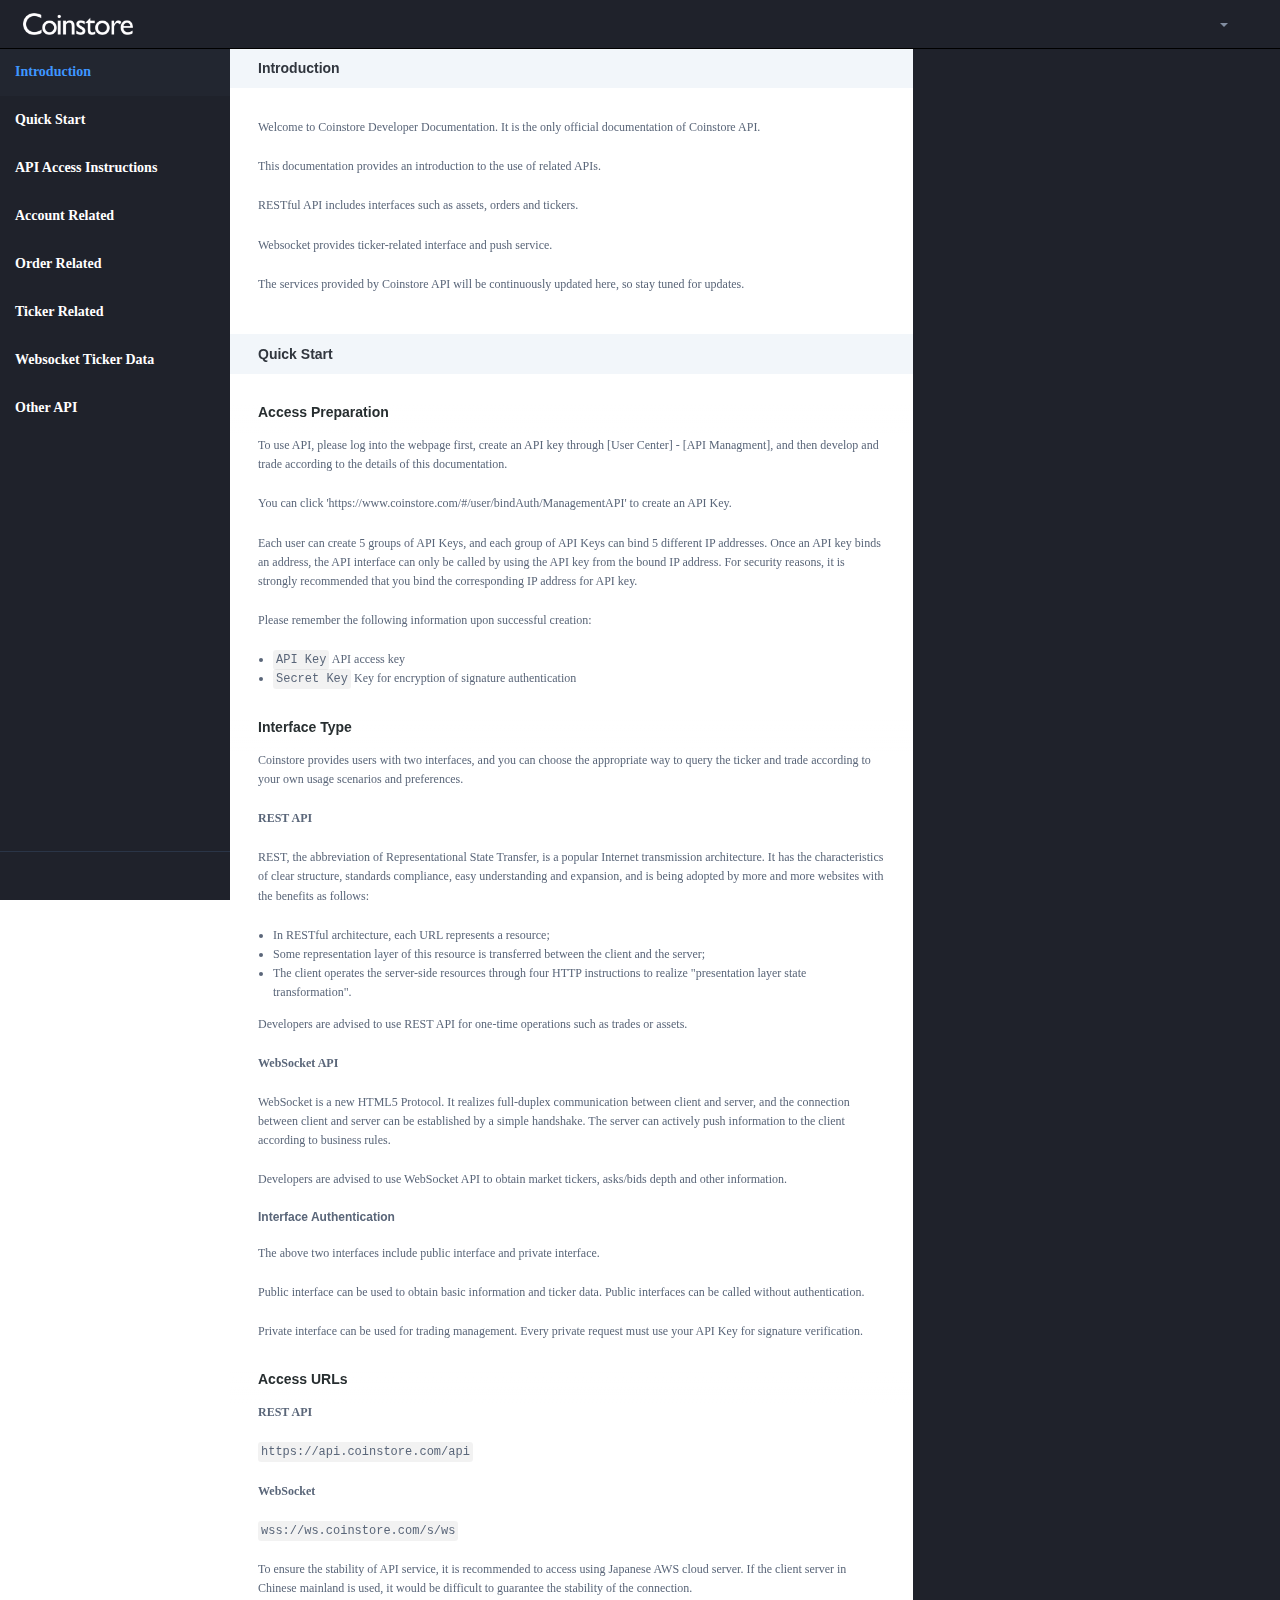
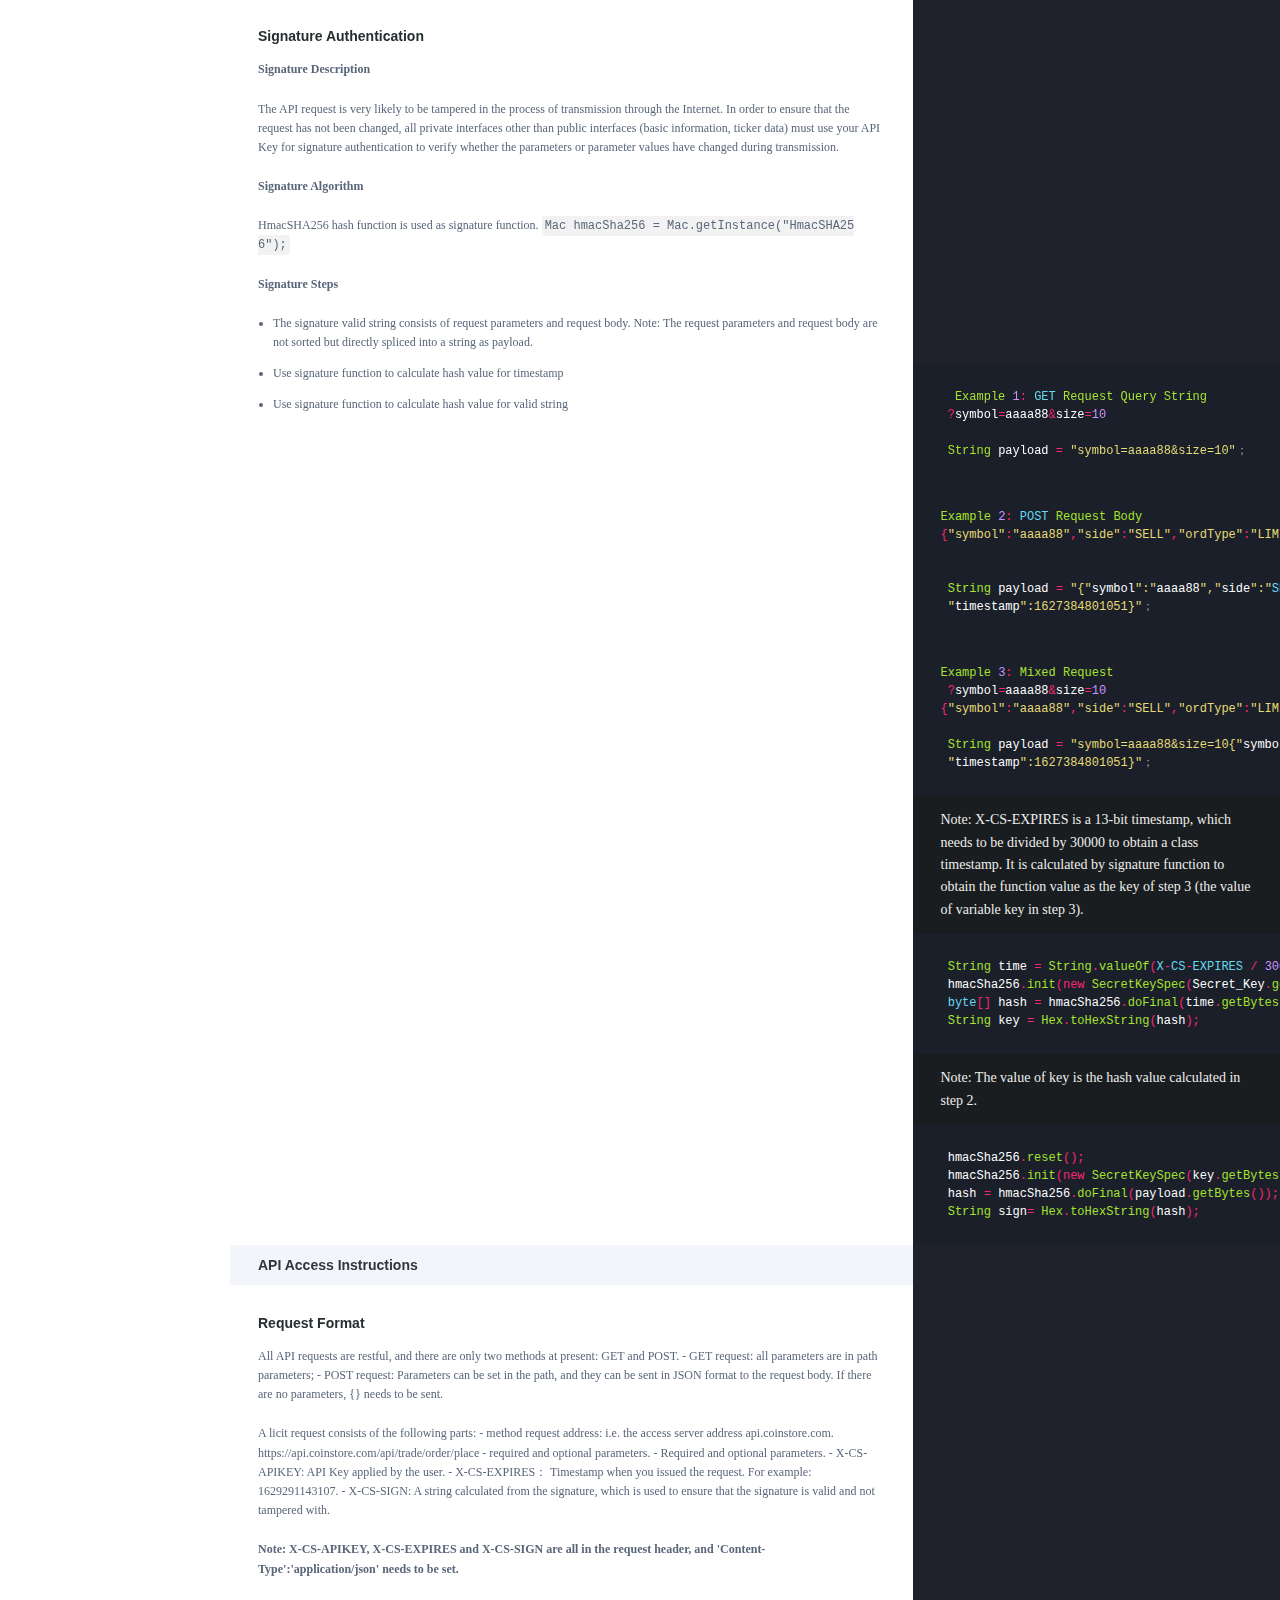
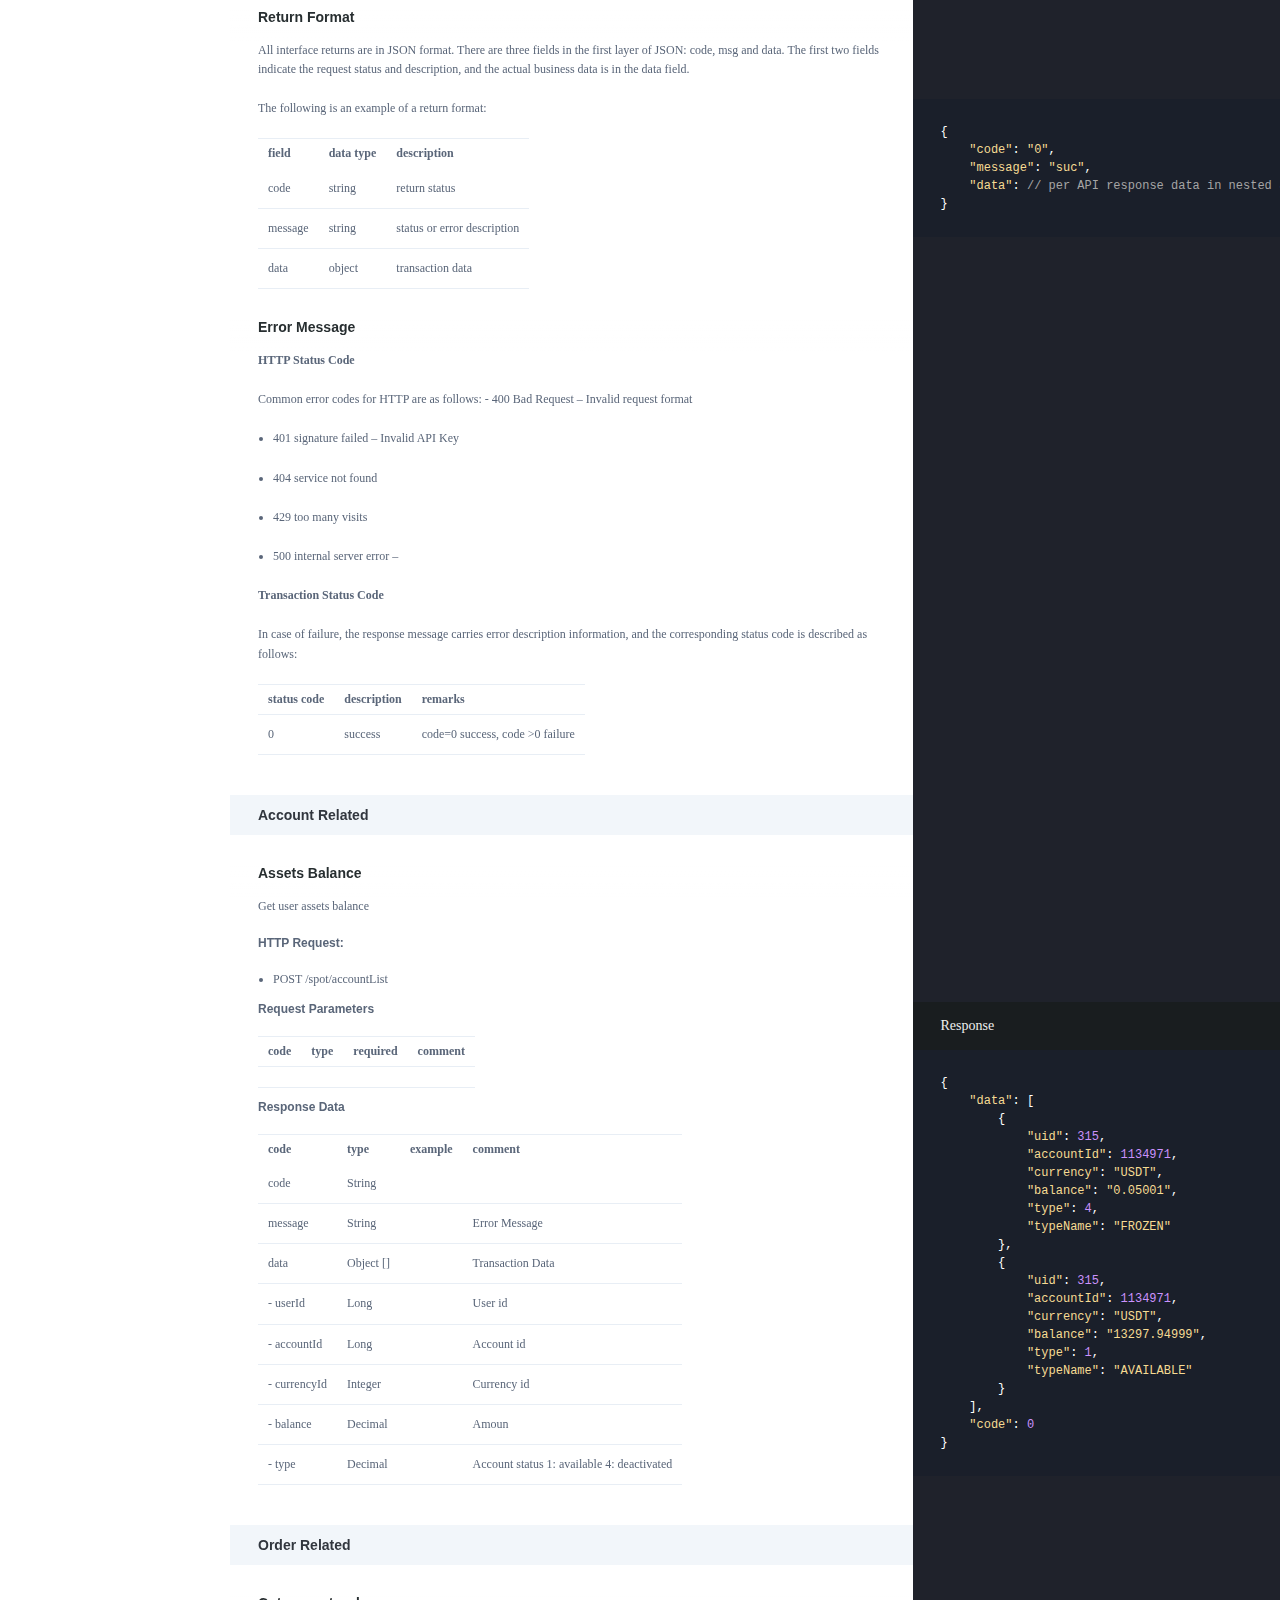
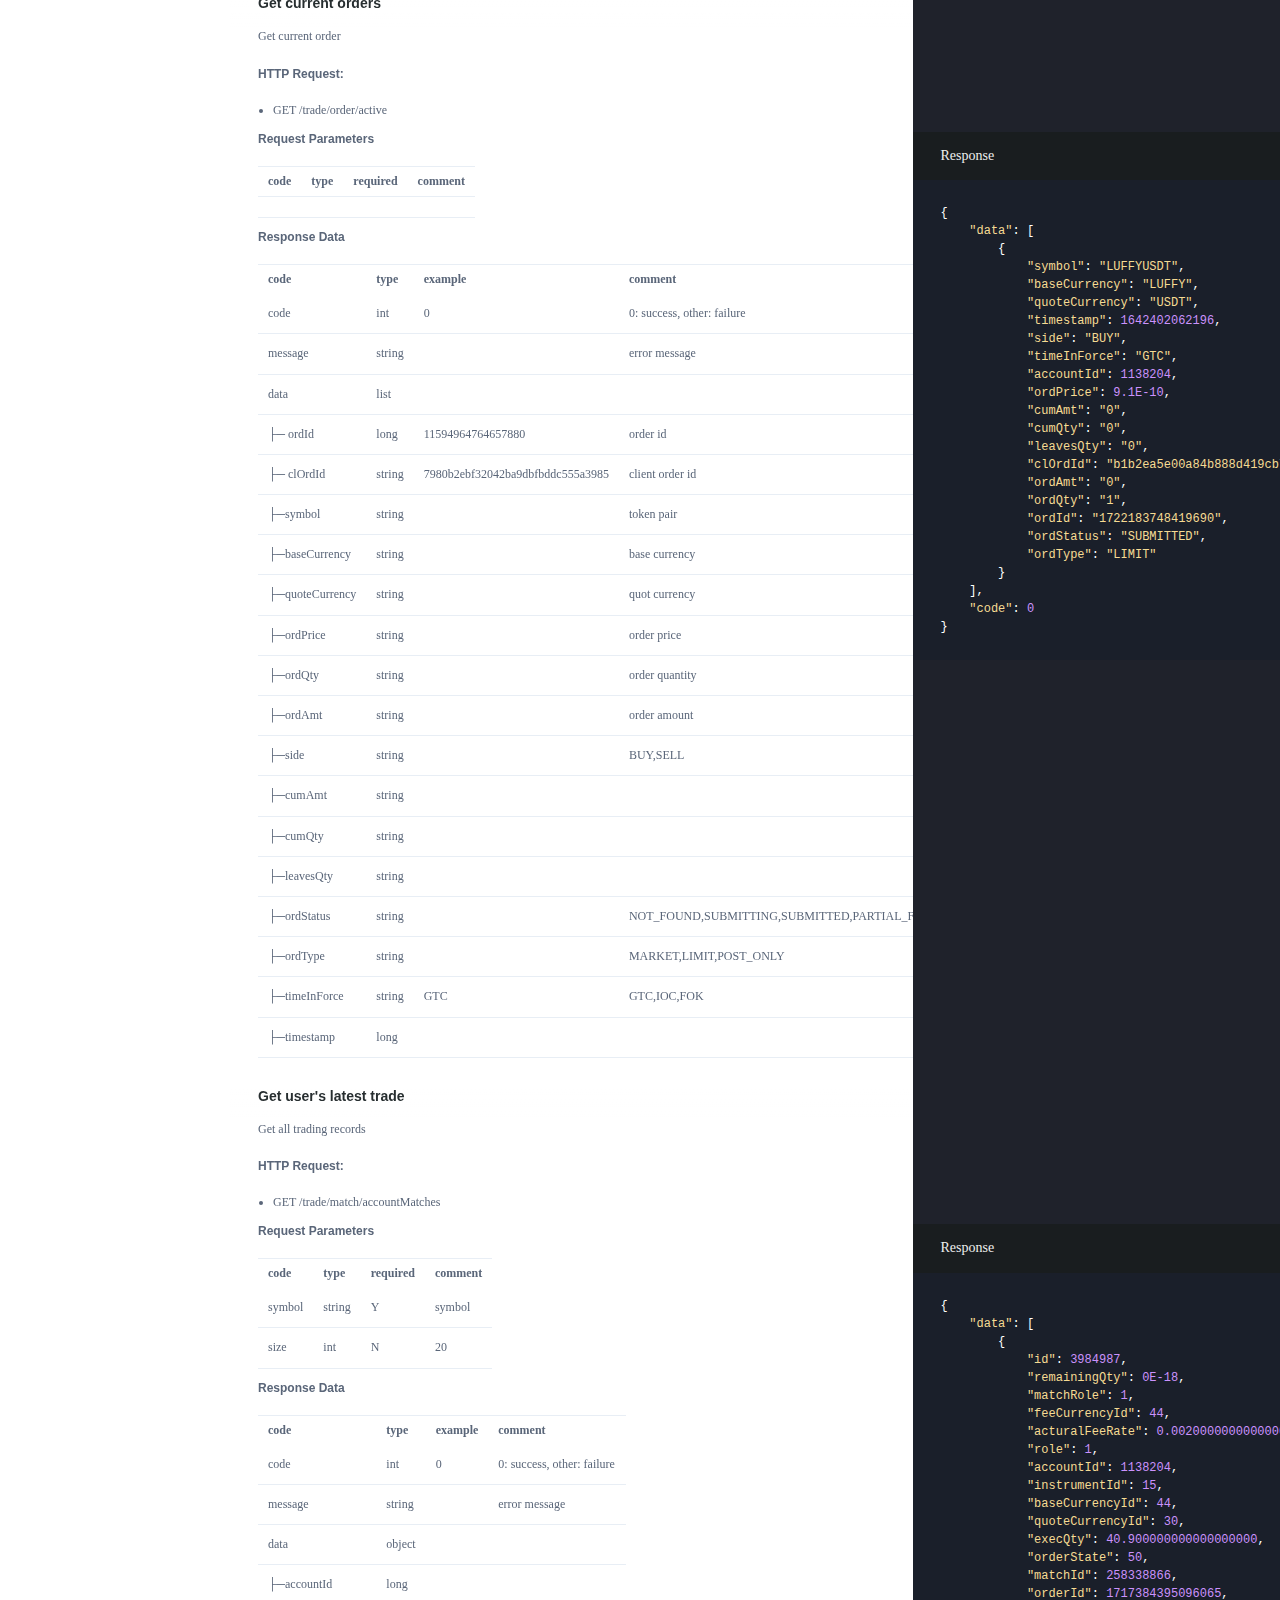
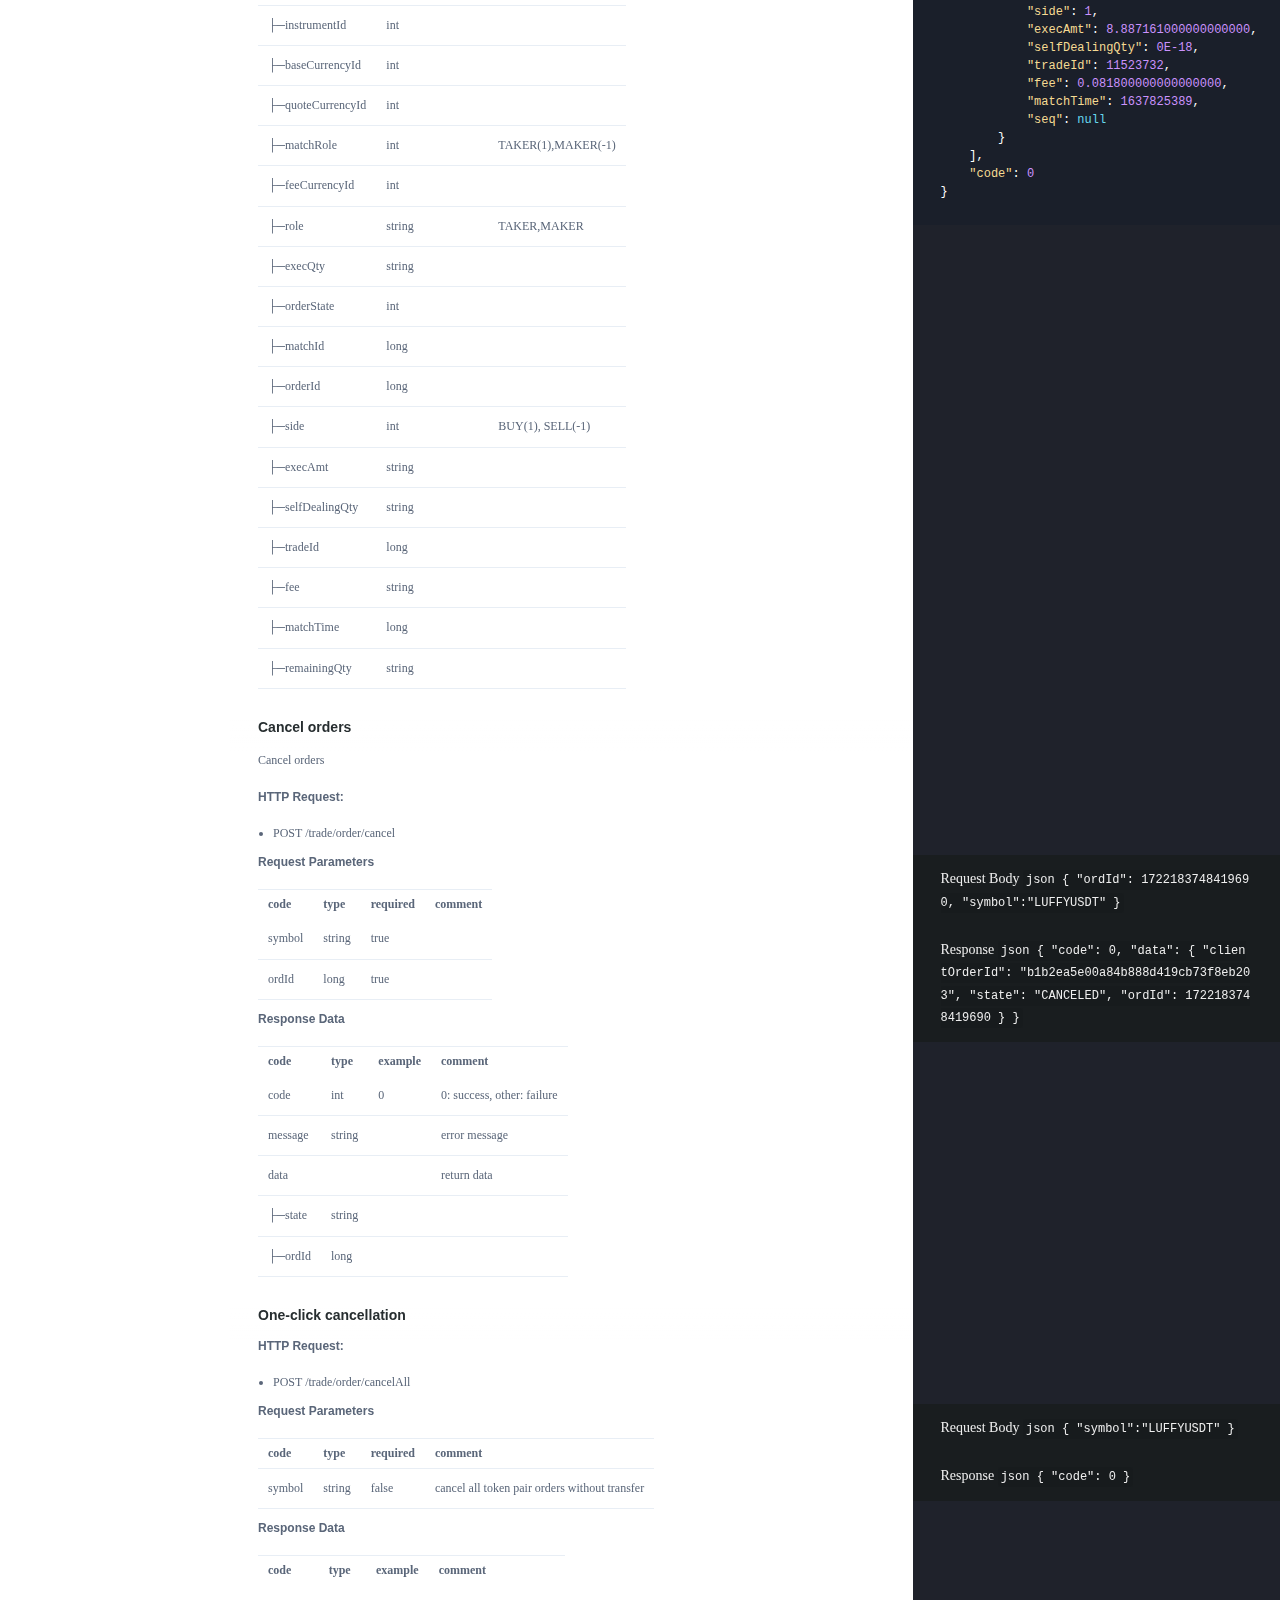
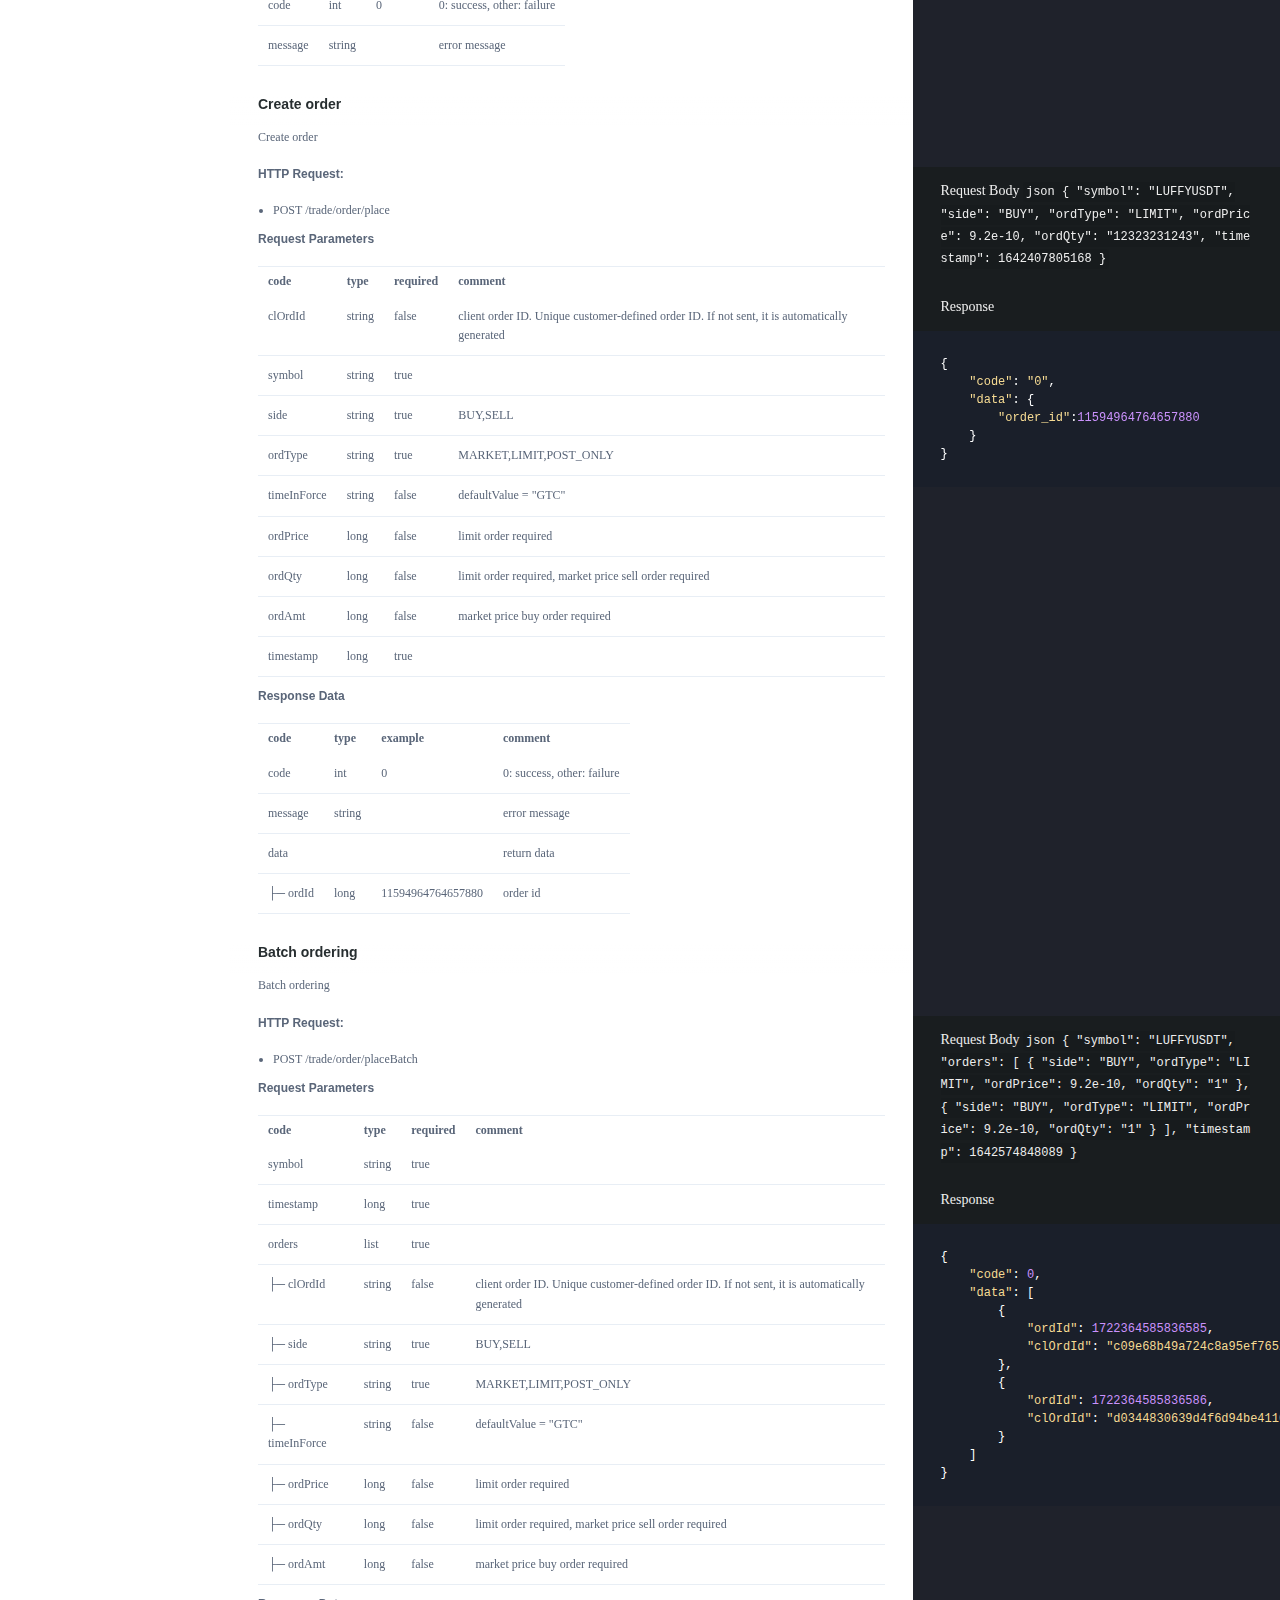
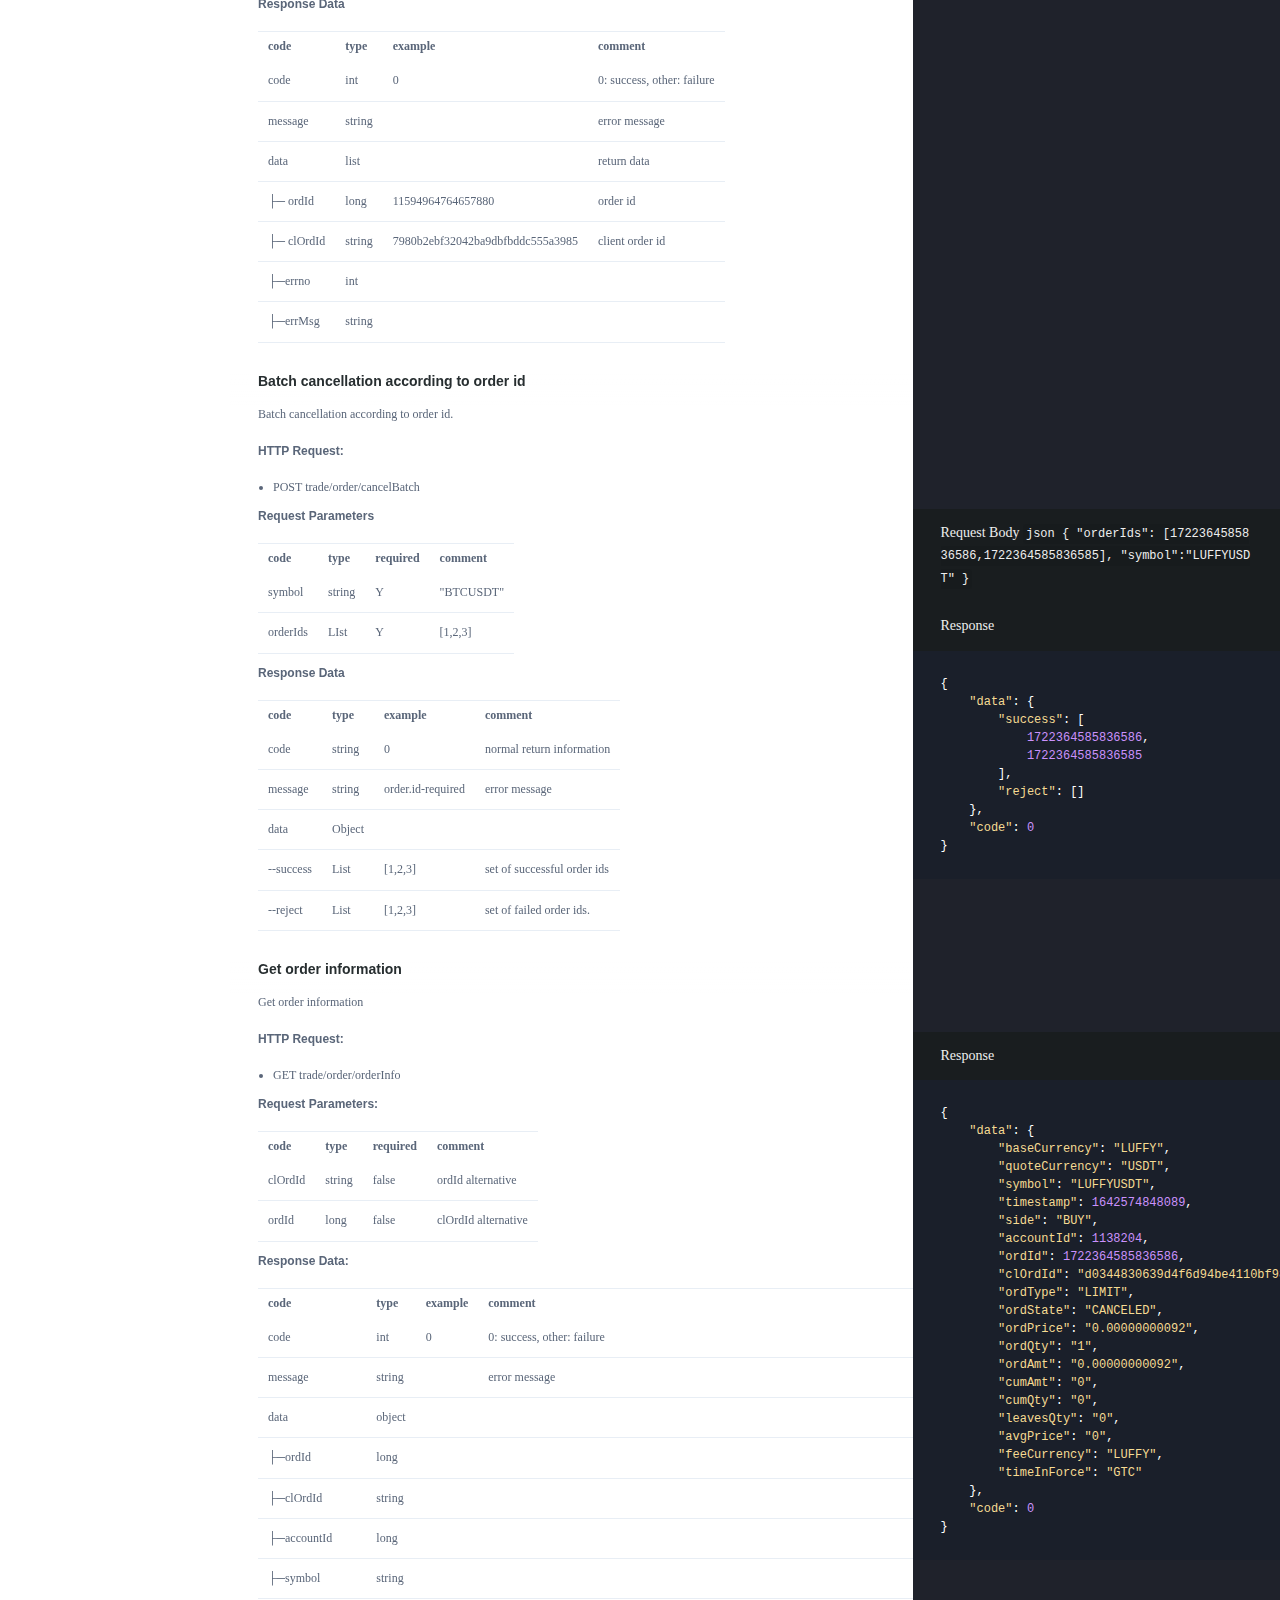
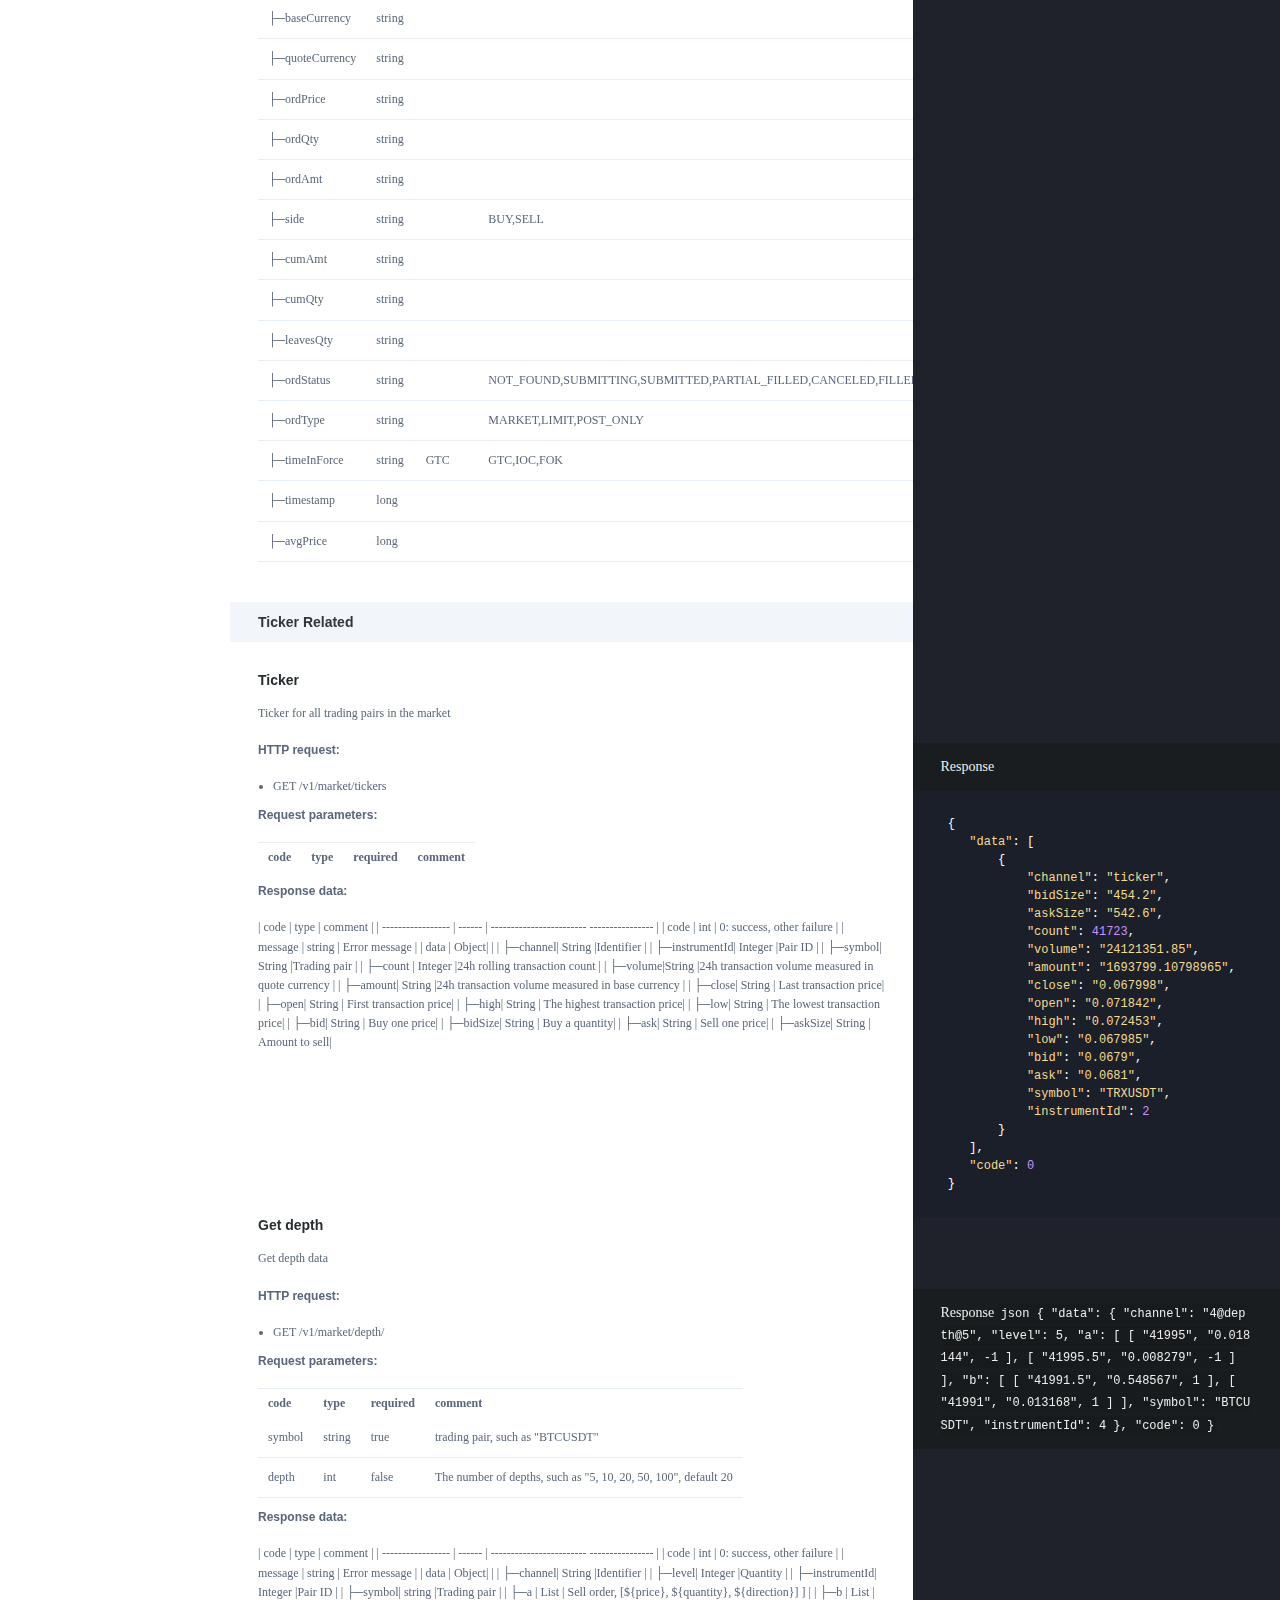
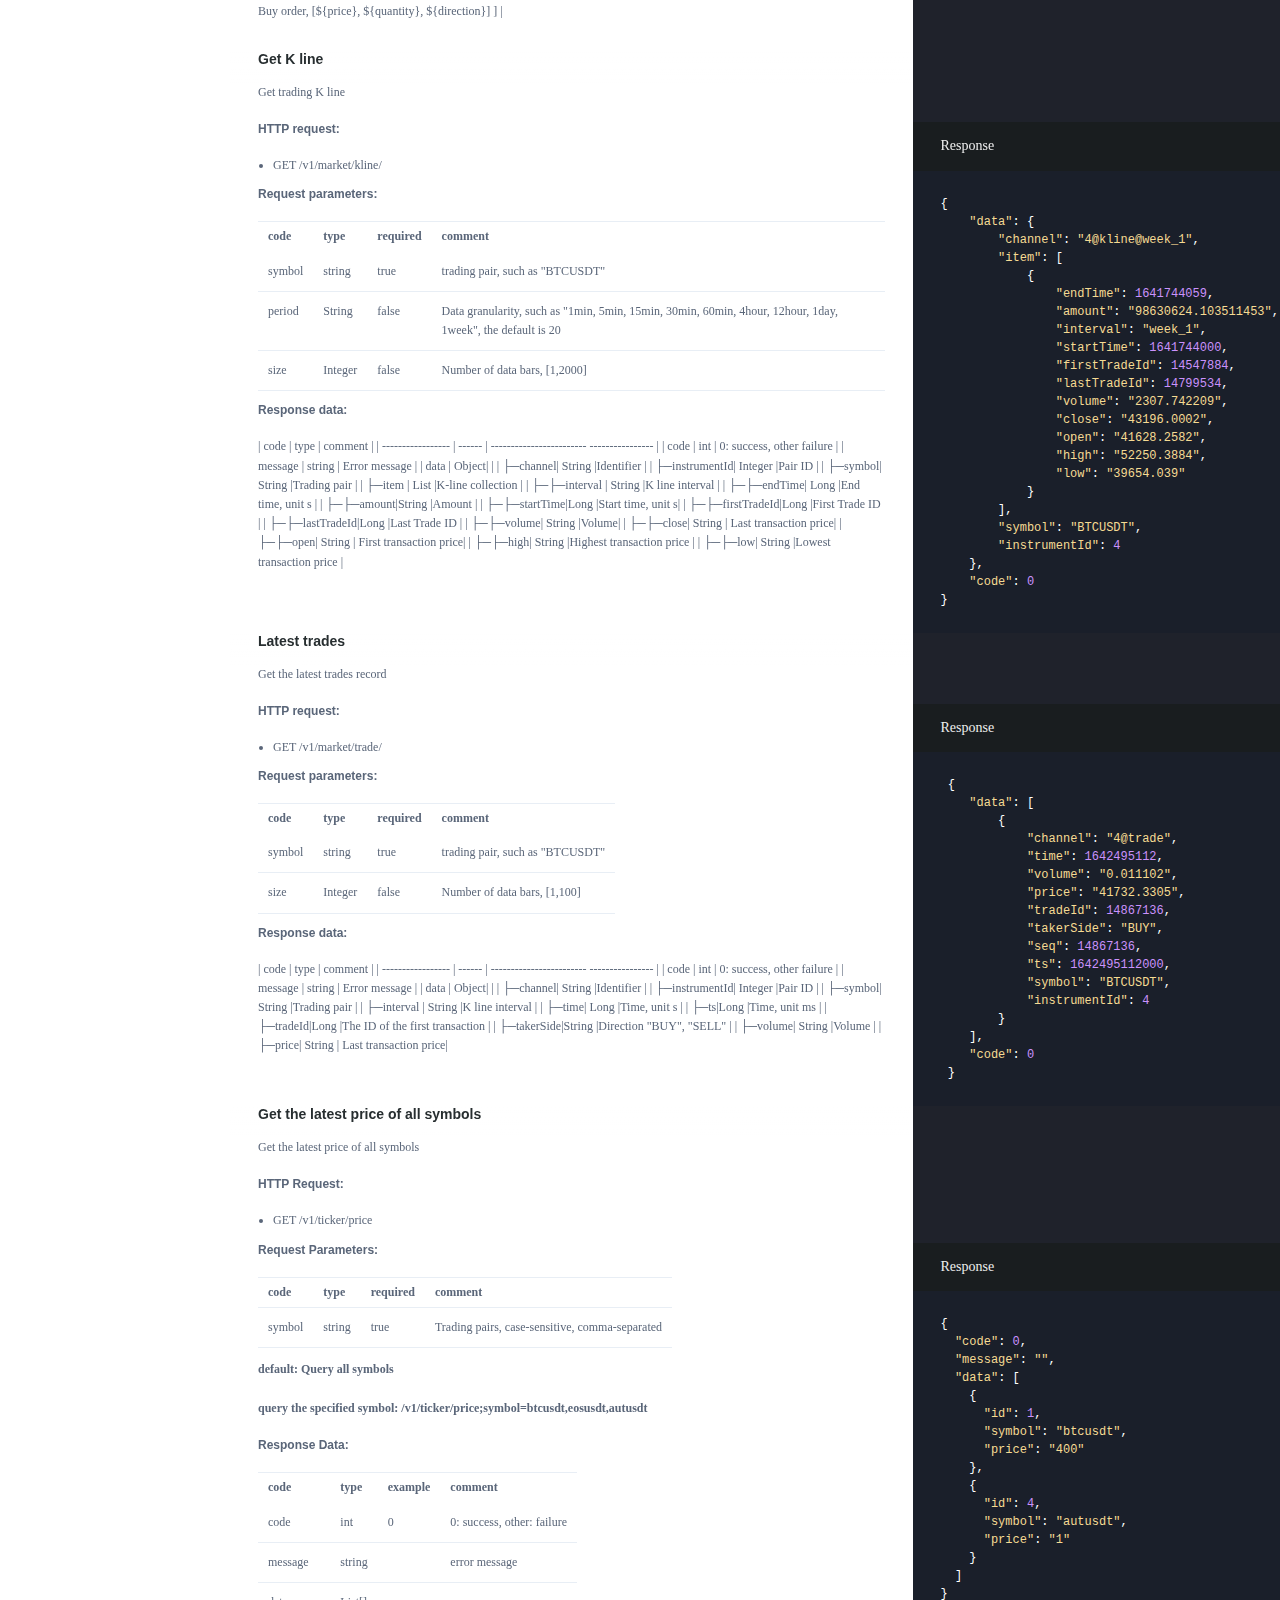
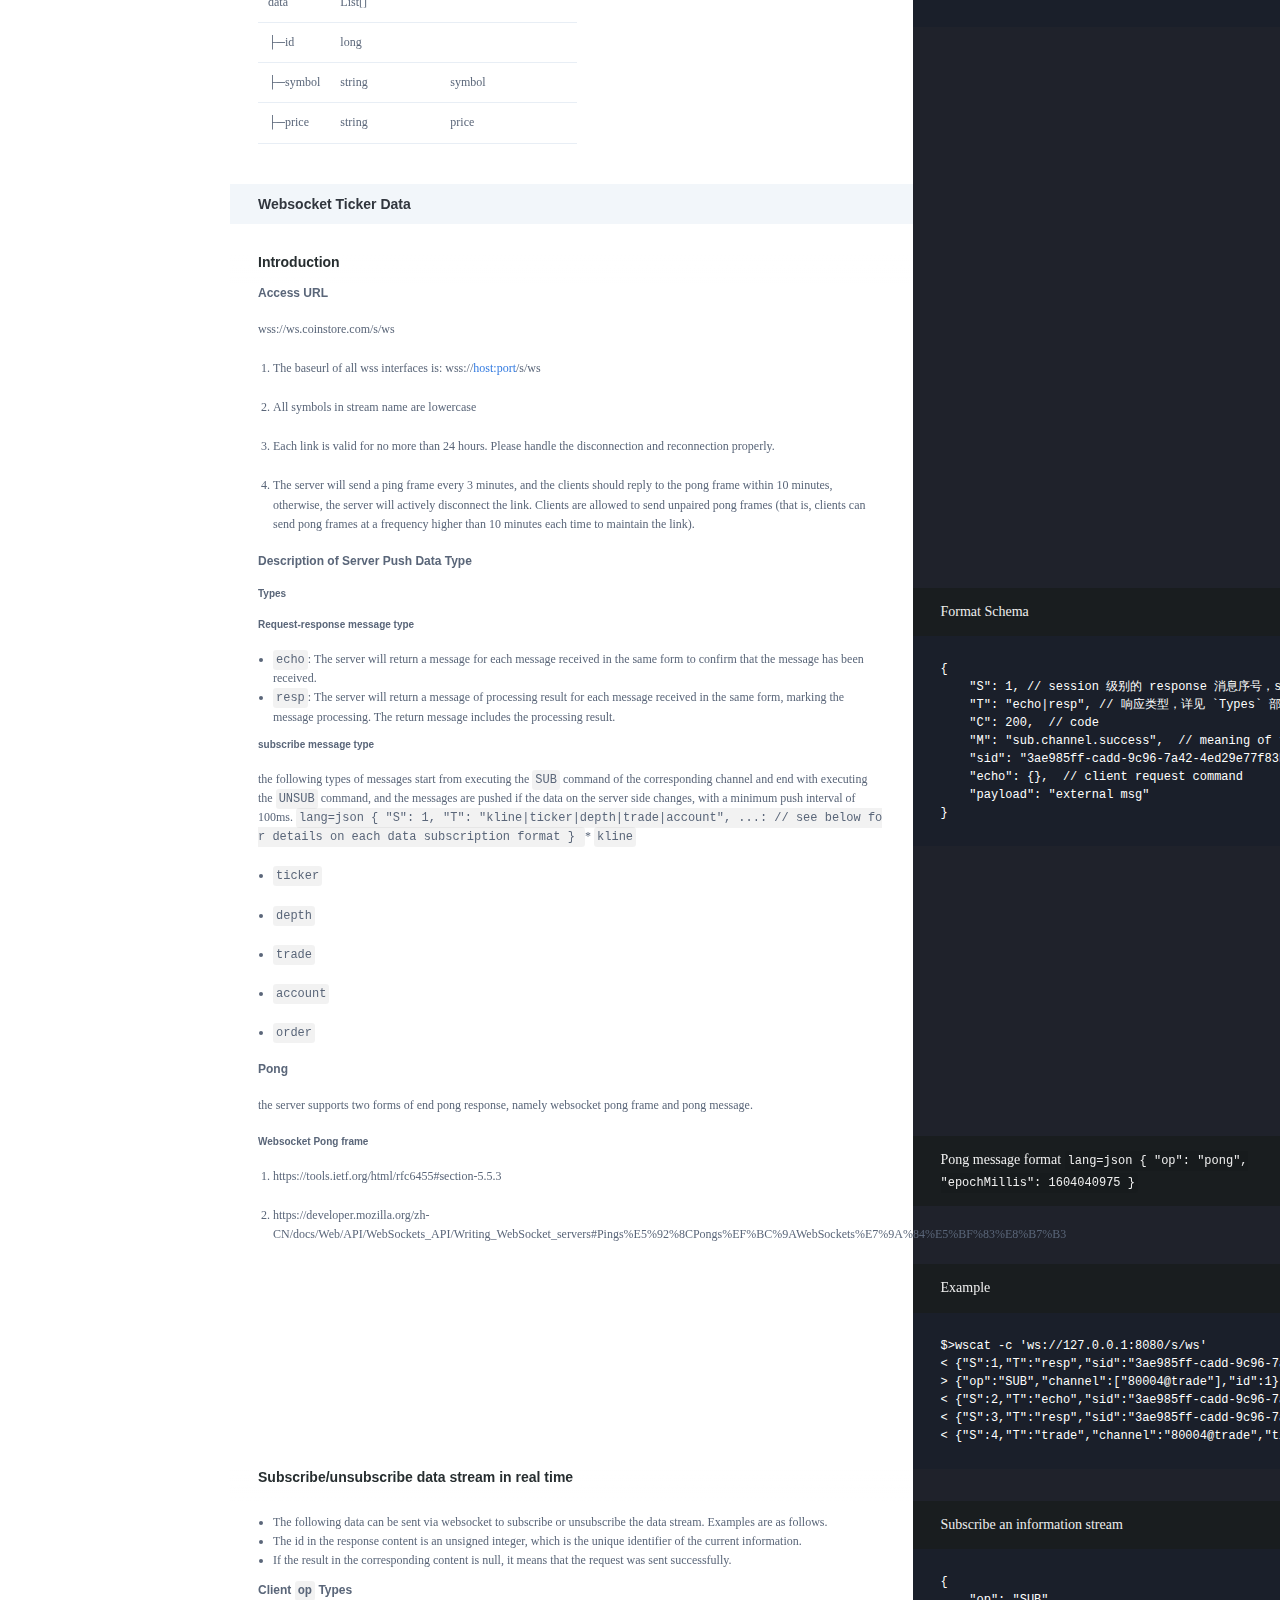
==== en/index.html @ 90ebdad9 "publish: fix boot" ====
<!doctype html>
<html>
  <head>
    <meta charset="utf-8">
    <meta content="IE=edge,chrome=1" http-equiv="X-UA-Compatible">
    <meta name="viewport" content="width=device-width, initial-scale=1, maximum-scale=1">
    <title>API Documentation</title>
    <link href="../images/favicon-ab07c47e.ico" rel="icon" type="image/ico">
    <style media="screen">
      .highlight table td { padding: 5px; }
.highlight table pre { margin: 0; }
.highlight .gh {
  color: #999999;
}
.highlight .sr {
  color: #f6aa11;
}
.highlight .go {
  color: #888888;
}
.highlight .gp {
  color: #555555;
}
.highlight .gs {
}
.highlight .gu {
  color: #aaaaaa;
}
.highlight .nb {
  color: #f6aa11;
}
.highlight .cm {
  color: #75715e;
}
.highlight .cp {
  color: #75715e;
}
.highlight .c1 {
  color: #75715e;
}
.highlight .cs {
  color: #75715e;
}
.highlight .c, .highlight .ch, .highlight .cd, .highlight .cpf {
  color: #75715e;
}
.highlight .err {
  color: #960050;
}
.highlight .gr {
  color: #960050;
}
.highlight .gt {
  color: #960050;
}
.highlight .gd {
  color: #49483e;
}
.highlight .gi {
  color: #49483e;
}
.highlight .ge {
  color: #49483e;
}
.highlight .kc {
  color: #66d9ef;
}
.highlight .kd {
  color: #66d9ef;
}
.highlight .kr {
  color: #66d9ef;
}
.highlight .no {
  color: #66d9ef;
}
.highlight .kt {
  color: #66d9ef;
}
.highlight .mf {
  color: #ae81ff;
}
.highlight .mh {
  color: #ae81ff;
}
.highlight .il {
  color: #ae81ff;
}
.highlight .mi {
  color: #ae81ff;
}
.highlight .mo {
  color: #ae81ff;
}
.highlight .m, .highlight .mb, .highlight .mx {
  color: #ae81ff;
}
.highlight .sc {
  color: #ae81ff;
}
.highlight .se {
  color: #ae81ff;
}
.highlight .ss {
  color: #ae81ff;
}
.highlight .sd {
  color: #e6db74;
}
.highlight .s2 {
  color: #e6db74;
}
.highlight .sb {
  color: #e6db74;
}
.highlight .sh {
  color: #e6db74;
}
.highlight .si {
  color: #e6db74;
}
.highlight .sx {
  color: #e6db74;
}
.highlight .s1 {
  color: #e6db74;
}
.highlight .s, .highlight .sa, .highlight .dl {
  color: #e6db74;
}
.highlight .na {
  color: #a6e22e;
}
.highlight .nc {
  color: #a6e22e;
}
.highlight .nd {
  color: #a6e22e;
}
.highlight .ne {
  color: #a6e22e;
}
.highlight .nf, .highlight .fm {
  color: #a6e22e;
}
.highlight .vc {
  color: #ffffff;
}
.highlight .nn {
  color: #ffffff;
}
.highlight .ni {
  color: #ffffff;
}
.highlight .bp {
  color: #ffffff;
}
.highlight .vg {
  color: #ffffff;
}
.highlight .vi {
  color: #ffffff;
}
.highlight .nv, .highlight .vm {
  color: #ffffff;
}
.highlight .w {
  color: #ffffff;
}
.highlight {
  color: #ffffff;
}
.highlight .n, .highlight .py, .highlight .nx {
  color: #ffffff;
}
.highlight .nl {
  color: #f92672;
}
.highlight .ow {
  color: #f92672;
}
.highlight .nt {
  color: #f92672;
}
.highlight .k, .highlight .kv {
  color: #f92672;
}
.highlight .kn {
  color: #f92672;
}
.highlight .kp {
  color: #f92672;
}
.highlight .o {
  color: #f92672;
}
    </style>
    <style media="print">
      * {
        -webkit-transition:none!important;
        transition:none!important;
      }
      .highlight table td { padding: 5px; }
.highlight table pre { margin: 0; }
.highlight, .highlight .w {
  color: #586e75;
}
.highlight .err {
  color: #002b36;
  background-color: #dc322f;
}
.highlight .c, .highlight .ch, .highlight .cd, .highlight .cm, .highlight .cpf, .highlight .c1, .highlight .cs {
  color: #657b83;
}
.highlight .cp {
  color: #b58900;
}
.highlight .nt {
  color: #b58900;
}
.highlight .o, .highlight .ow {
  color: #93a1a1;
}
.highlight .p, .highlight .pi {
  color: #93a1a1;
}
.highlight .gi {
  color: #859900;
}
.highlight .gd {
  color: #dc322f;
}
.highlight .gh {
  color: #268bd2;
  background-color: #002b36;
  font-weight: bold;
}
.highlight .k, .highlight .kn, .highlight .kp, .highlight .kr, .highlight .kv {
  color: #6c71c4;
}
.highlight .kc {
  color: #cb4b16;
}
.highlight .kt {
  color: #cb4b16;
}
.highlight .kd {
  color: #cb4b16;
}
.highlight .s, .highlight .sa, .highlight .sb, .highlight .sc, .highlight .dl, .highlight .sd, .highlight .s2, .highlight .sh, .highlight .sx, .highlight .s1 {
  color: #859900;
}
.highlight .sr {
  color: #2aa198;
}
.highlight .si {
  color: #d33682;
}
.highlight .se {
  color: #d33682;
}
.highlight .nn {
  color: #b58900;
}
.highlight .nc {
  color: #b58900;
}
.highlight .no {
  color: #b58900;
}
.highlight .na {
  color: #268bd2;
}
.highlight .m, .highlight .mb, .highlight .mf, .highlight .mh, .highlight .mi, .highlight .il, .highlight .mo, .highlight .mx {
  color: #859900;
}
.highlight .ss {
  color: #859900;
}
    </style>
    <link href="../stylesheets/screen-297dc653.css" rel="stylesheet" media="screen" />
    <link href="../stylesheets/print-62a209d5.css" rel="stylesheet" media="print" />
      <script src="../javascripts/all_nosearch-ea811c3e.js"></script>

  </head>

  <body class="en en_index" data-languages="[]">
    <div class="header">
      <img src="../images/logo-b34a5437.png" class="logo" alt="" />
      <div class="tabs">
        <ul>
          <li class="">
              <a href="">
                
              </a>
          </li>
          <li class="">
            <a href="">
              
            </a>
          </li>
        </ul>
      </div>
      <div class="lang">
        <span></span>
        <img src="../images/down-c11a96e5.png" class="down" alt="" />
        <ul class="lang-list">
         <li class="">
            <a href="">
              
            </a>
         </li>
         <li class="">
            <a href="">
              
            </a>
         </li>
        </ul>
      </div>
    </div>
    <a href="#" id="nav-button">
      <span>
        <img src="../images/navbar-cad8cdcb.png" alt="" />
      </span>
    </a>
    <div class="toc-wrapper">
      <ul id="toc" class="toc-list-h1">
          <li>
            <a href="#introduction" class="toc-h1 toc-link" data-title="Introduction">Introduction</a>
          </li>
          <li>
            <a href="#quick-start" class="toc-h1 toc-link" data-title="Quick Start">Quick Start</a>
              <ul class="toc-list-h2">
                  <li>
                    <a href="#access-preparation" class="toc-h2 toc-link" data-title="Access Preparation">Access Preparation</a>
                  </li>
                  <li>
                    <a href="#interface-type" class="toc-h2 toc-link" data-title="Interface Type">Interface Type</a>
                  </li>
                  <li>
                    <a href="#access-urls" class="toc-h2 toc-link" data-title="Access URLs">Access URLs</a>
                  </li>
                  <li>
                    <a href="#signature-authentication" class="toc-h2 toc-link" data-title=" Signature Authentication "><span id="a4"> Signature Authentication </span></a>
                  </li>
              </ul>
          </li>
          <li>
            <a href="#api-access-instructions" class="toc-h1 toc-link" data-title="API Access Instructions">API Access Instructions</a>
              <ul class="toc-list-h2">
                  <li>
                    <a href="#request-format" class="toc-h2 toc-link" data-title=" Request Format "><span id="a3"> Request Format </span></a>
                  </li>
                  <li>
                    <a href="#return-format" class="toc-h2 toc-link" data-title=" Return Format "><span id="a3"> Return Format </span></a>
                  </li>
                  <li>
                    <a href="#error-message" class="toc-h2 toc-link" data-title="Error Message">Error Message</a>
                  </li>
              </ul>
          </li>
          <li>
            <a href="#account-related" class="toc-h1 toc-link" data-title="Account Related">Account Related</a>
              <ul class="toc-list-h2">
                  <li>
                    <a href="#assets-balance" class="toc-h2 toc-link" data-title=" Assets Balance "><span id="1"> Assets Balance </span></a>
                  </li>
              </ul>
          </li>
          <li>
            <a href="#order-related" class="toc-h1 toc-link" data-title="Order Related">Order Related</a>
              <ul class="toc-list-h2">
                  <li>
                    <a href="#get-current-orders" class="toc-h2 toc-link" data-title=" Get current orders "><span id="2"> Get current orders </span></a>
                  </li>
                  <li>
                    <a href="#get-user-39-s-latest-trade" class="toc-h2 toc-link" data-title=" Get user's latest trade "><span id="3"> Get user's latest trade </span></a>
                  </li>
                  <li>
                    <a href="#cancel-orders" class="toc-h2 toc-link" data-title=" Cancel orders "><span id="4"> Cancel orders </span></a>
                  </li>
                  <li>
                    <a href="#one-click-cancellation" class="toc-h2 toc-link" data-title=" One-click cancellation "><span id="5"> One-click cancellation </span></a>
                  </li>
                  <li>
                    <a href="#create-order" class="toc-h2 toc-link" data-title=" Create order "><span id="6"> Create order </span></a>
                  </li>
                  <li>
                    <a href="#batch-ordering" class="toc-h2 toc-link" data-title=" Batch ordering "><span id="13"> Batch ordering </span></a>
                  </li>
                  <li>
                    <a href="#batch-cancellation-according-to-order-id" class="toc-h2 toc-link" data-title=" Batch cancellation according to order id "><span id="27"> Batch cancellation according to order id </span></a>
                  </li>
                  <li>
                    <a href="#get-order-information" class="toc-h2 toc-link" data-title="Get order information "><span id="14">Get order information </span></a>
                  </li>
              </ul>
          </li>
          <li>
            <a href="#ticker-related" class="toc-h1 toc-link" data-title="Ticker Related">Ticker Related</a>
              <ul class="toc-list-h2">
                  <li>
                    <a href="#ticker" class="toc-h2 toc-link" data-title="Ticker"><span id="7">Ticker</span></a>
                  </li>
                  <li>
                    <a href="#get-depth" class="toc-h2 toc-link" data-title="Get depth"><span id="7">Get depth</span></a>
                  </li>
                  <li>
                    <a href="#get-k-line" class="toc-h2 toc-link" data-title="Get K line"><span id="7">Get K line</span></a>
                  </li>
                  <li>
                    <a href="#latest-trades" class="toc-h2 toc-link" data-title="Latest trades"><span id="7">Latest trades</span></a>
                  </li>
                  <li>
                    <a href="#get-the-latest-price-of-all-symbols" class="toc-h2 toc-link" data-title=" Get the latest price of all symbols "><span id="7"> Get the latest price of all symbols </span></a>
                  </li>
              </ul>
          </li>
          <li>
            <a href="#websocket-ticker-data" class="toc-h1 toc-link" data-title="Websocket Ticker Data">Websocket Ticker Data</a>
              <ul class="toc-list-h2">
                  <li>
                    <a href="#introduction-2" class="toc-h2 toc-link" data-title="Introduction"><strong>Introduction</strong></a>
                  </li>
                  <li>
                    <a href="#subscribe-unsubscribe-data-stream-in-real-time" class="toc-h2 toc-link" data-title="Subscribe/unsubscribe data stream in real time"><strong>Subscribe/unsubscribe data stream in real time</strong></a>
                  </li>
                  <li>
                    <a href="#trade-by-trade" class="toc-h2 toc-link" data-title="Trade by Trade"><strong>Trade by Trade</strong></a>
                  </li>
                  <li>
                    <a href="#k-line-streams" class="toc-h2 toc-link" data-title="K-line Streams"><strong>K-line Streams</strong></a>
                  </li>
                  <li>
                    <a href="#k-line-request" class="toc-h2 toc-link" data-title="K-line Request"><strong>K-line Request</strong></a>
                  </li>
                  <li>
                    <a href="#ticker-information-by-symbol" class="toc-h2 toc-link" data-title="Ticker Information by Symbol"><strong>Ticker Information by Symbol</strong></a>
                  </li>
                  <li>
                    <a href="#ticker-information-of-all-symbols-in-the-whole-market" class="toc-h2 toc-link" data-title="Ticker information of all symbols in the whole market"><strong>Ticker information of all symbols in the whole market</strong></a>
                  </li>
                  <li>
                    <a href="#depth-information" class="toc-h2 toc-link" data-title="Depth information"><strong>Depth information</strong></a>
                  </li>
                  <li>
                    <a href="#login" class="toc-h2 toc-link" data-title="Login"><strong>Login</strong></a>
                  </li>
                  <li>
                    <a href="#account" class="toc-h2 toc-link" data-title="Account"><strong>Account</strong></a>
                  </li>
                  <li>
                    <a href="#closing-order" class="toc-h2 toc-link" data-title="Closing order"><strong>Closing order</strong></a>
                  </li>
                  <li>
                    <a href="#dictionary" class="toc-h2 toc-link" data-title="Dictionary"><strong>Dictionary</strong></a>
                  </li>
              </ul>
          </li>
          <li>
            <a href="#other-api" class="toc-h1 toc-link" data-title="Other API">Other API</a>
              <ul class="toc-list-h2">
                  <li>
                    <a href="#introduction-3" class="toc-h2 toc-link" data-title="Introduction">Introduction</a>
                  </li>
                  <li>
                    <a href="#asset-list" class="toc-h2 toc-link" data-title="Asset list"><span id="114">Asset list</span></a>
                  </li>
                  <li>
                    <a href="#trading-pair-information" class="toc-h2 toc-link" data-title="Trading pair information"><span id="115">Trading pair information</span></a>
                  </li>
                  <li>
                    <a href="#ticker-2" class="toc-h2 toc-link" data-title="Ticker"><span id="116">Ticker</span></a>
                  </li>
                  <li>
                    <a href="#depth" class="toc-h2 toc-link" data-title="Depth"><span id="117">Depth</span></a>
                  </li>
                  <li>
                    <a href="#market-pair" class="toc-h2 toc-link" data-title="Market Pair"><span id="118">Market Pair</span></a>
                  </li>
                  <li>
                    <a href="#historical-market-pair" class="toc-h2 toc-link" data-title="Historical Market Pair"><span id="119">Historical Market Pair</span></a>
                  </li>
              </ul>
          </li>
        <li class="create_api"><a target="_blank" href="https://www.coinstore.com/#/user/bindAuth/ManagementAPI"></a></li>
      </ul>
    </div>
    <div class="page-wrapper">
      <div class="dark-box"></div>
      <div class="content">
        <h1 id='introduction'>Introduction</h1>
<p>Welcome to Coinstore Developer Documentation. It is the only official documentation of Coinstore API.</p>

<p>This documentation provides an introduction to the use of related APIs.</p>

<p>RESTful API includes interfaces such as assets, orders and tickers.</p>

<p>Websocket provides ticker-related interface and push service.</p>

<p>The services provided by Coinstore API will be continuously updated here, so stay tuned for updates.</p>
<h1 id='quick-start'>Quick Start</h1><h2 id='access-preparation'>Access Preparation</h2>
<p>To use API, please log into the webpage first, create an API key through [User Center] - [API Managment], and then develop and trade according to the details of this documentation.</p>

<p>You can click &#39;https://www.coinstore.com/#/user/bindAuth/ManagementAPI&#39; to create an API Key.</p>

<p>Each user can create 5 groups of API Keys, and each group of API Keys can bind 5 different IP addresses. Once an API key binds an address, the API interface can only be called by using the API key from the bound IP address. For security reasons, it is strongly recommended that you bind the corresponding IP address for API key.</p>

<p>Please remember the following information upon successful creation:</p>

<ul>
<li><code>API Key</code>  API access key</li>
<li><code>Secret Key</code> Key for encryption of signature authentication</li>
</ul>
<h2 id='interface-type'>Interface Type</h2>
<p>Coinstore provides users with two interfaces, and you can choose the appropriate way to query the ticker and trade according to your own usage scenarios and preferences.</p>

<p><strong>REST API</strong></p>

<p>REST, the abbreviation of Representational State Transfer, is a popular Internet transmission architecture. It has the characteristics of clear structure, standards compliance, easy understanding and expansion, and is being adopted by more and more websites with the benefits as follows:</p>

<ul>
<li>In RESTful architecture, each URL represents a resource;</li>
<li>Some representation layer of this resource is transferred between the client and the server;</li>
<li>The client operates the server-side resources through four HTTP instructions to realize &quot;presentation layer state transformation&quot;. </li>
</ul>

<p>Developers are advised to use REST API for one-time operations such as trades or assets.</p>

<p><strong>WebSocket API</strong></p>

<p>WebSocket is a new HTML5 Protocol. It realizes full-duplex communication between client and server, and the connection between client and server can be established by a simple handshake. The server can actively push information to the client according to business rules.</p>

<p>Developers are advised to use WebSocket API to obtain market tickers, asks/bids depth and other information.</p>
<h3 id='interface-authentication'>Interface Authentication</h3>
<p>The above two interfaces include public interface and private interface.</p>

<p>Public interface can be used to obtain basic information and ticker data. Public interfaces can be called without authentication.</p>

<p>Private interface can be used for trading management. Every private request must use your API Key for signature verification.</p>
<h2 id='access-urls'>Access URLs</h2>
<p><strong>REST API</strong></p>

<p><code>https://api.coinstore.com/api</code></p>

<p><strong>WebSocket</strong></p>

<p><code>wss://ws.coinstore.com/s/ws</code></p>

<p>To ensure the stability of API service, it is recommended to access using Japanese AWS cloud server. If the client server in Chinese mainland is used, it would be difficult to guarantee the stability of the connection.</p>
<h2 id='signature-authentication'><span id="a4"> Signature Authentication </span></h2>
<p><strong>Signature Description</strong></p>

<p>The API request is very likely to be tampered in the process of transmission through the Internet. In order to ensure that the request has not been changed, all private interfaces other than public interfaces (basic information, ticker data) must use your API Key for signature authentication to verify whether the parameters or parameter values have changed during transmission.</p>

<p><strong>Signature Algorithm</strong></p>

<p>HmacSHA256 hash function is used as signature function.
<code>
Mac hmacSha256 = Mac.getInstance(&quot;HmacSHA256&quot;);
</code></p>

<p><strong>Signature Steps</strong></p>

<ul>
<li>The signature valid string consists of request parameters and request body.
Note: The request parameters and request body are not sorted but directly spliced into a string as payload.</li>
</ul>
<div class="highlight"><pre class="highlight java tab-java"><code>  <span class="nc">Example</span> <span class="mi">1</span><span class="o">:</span> <span class="no">GET</span> <span class="nc">Request</span> <span class="nc">Query</span> <span class="nc">String</span>
 <span class="o">?</span><span class="n">symbol</span><span class="o">=</span><span class="n">aaaa88</span><span class="o">&amp;</span><span class="n">size</span><span class="o">=</span><span class="mi">10</span>

 <span class="nc">String</span> <span class="n">payload</span> <span class="o">=</span> <span class="s">"symbol=aaaa88&amp;size=10"</span><span class="err">；</span>
</code></pre></div><div class="highlight"><pre class="highlight java tab-java"><code><span class="nc">Example</span> <span class="mi">2</span><span class="o">:</span> <span class="no">POST</span> <span class="nc">Request</span> <span class="nc">Body</span>
<span class="o">{</span><span class="s">"symbol"</span><span class="o">:</span><span class="s">"aaaa88"</span><span class="o">,</span><span class="s">"side"</span><span class="o">:</span><span class="s">"SELL"</span><span class="o">,</span><span class="s">"ordType"</span><span class="o">:</span><span class="s">"LIMIT"</span><span class="o">,</span><span class="s">"ordPrice"</span><span class="o">:</span><span class="mi">2</span><span class="o">,</span><span class="s">"ordQty"</span><span class="o">:</span><span class="mi">1</span><span class="o">,</span><span class="s">"timestamp"</span><span class="o">:</span><span class="mi">1627384801051</span><span class="o">}</span>


 <span class="nc">String</span> <span class="n">payload</span> <span class="o">=</span> <span class="s">"{"</span><span class="n">symbol</span><span class="s">":"</span><span class="n">aaaa88</span><span class="s">","</span><span class="n">side</span><span class="s">":"</span><span class="no">SELL</span><span class="s">","</span><span class="n">ordType</span><span class="s">":"</span><span class="no">LIMIT</span><span class="s">","</span><span class="n">ordPrice</span><span class="s">":2,"</span><span class="n">ordQty</span><span class="s">":1,
 "</span><span class="n">timestamp</span><span class="s">":1627384801051}"</span><span class="err">；</span>
</code></pre></div><div class="highlight"><pre class="highlight java tab-java"><code><span class="nc">Example</span> <span class="mi">3</span><span class="o">:</span> <span class="nc">Mixed</span> <span class="nc">Request</span>
 <span class="o">?</span><span class="n">symbol</span><span class="o">=</span><span class="n">aaaa88</span><span class="o">&amp;</span><span class="n">size</span><span class="o">=</span><span class="mi">10</span>
<span class="o">{</span><span class="s">"symbol"</span><span class="o">:</span><span class="s">"aaaa88"</span><span class="o">,</span><span class="s">"side"</span><span class="o">:</span><span class="s">"SELL"</span><span class="o">,</span><span class="s">"ordType"</span><span class="o">:</span><span class="s">"LIMIT"</span><span class="o">,</span><span class="s">"ordPrice"</span><span class="o">:</span><span class="mi">2</span><span class="o">,</span><span class="s">"ordQty"</span><span class="o">:</span><span class="mi">1</span><span class="o">,</span><span class="s">"timestamp"</span><span class="o">:</span><span class="mi">1627384801051</span><span class="o">}</span>

 <span class="nc">String</span> <span class="n">payload</span> <span class="o">=</span> <span class="s">"symbol=aaaa88&amp;size=10{"</span><span class="n">symbol</span><span class="s">":"</span> <span class="n">aaaa88</span><span class="s">","</span><span class="n">side</span><span class="s">":"</span> <span class="no">SELL</span><span class="s">","</span><span class="n">ordType</span><span class="s">":"</span> <span class="no">LIMIT</span><span class="s">","</span><span class="n">ordPrice</span><span class="s">":2,"</span><span class="n">ordQty</span><span class="s">":1,
 "</span><span class="n">timestamp</span><span class="s">":1627384801051}"</span><span class="err">；</span>
</code></pre></div>
<ul>
<li>Use signature function to calculate hash value for timestamp</li>
</ul>

<blockquote>
<p>Note: X-CS-EXPIRES is a 13-bit timestamp, which needs to be divided by 30000 to obtain a class timestamp. It is calculated by signature function to obtain the function value as the key of step 3 (the value of variable key in step 3).</p>
</blockquote>
<div class="highlight"><pre class="highlight java tab-java"><code> <span class="nc">String</span> <span class="n">time</span> <span class="o">=</span> <span class="nc">String</span><span class="o">.</span><span class="na">valueOf</span><span class="o">(</span><span class="no">X</span><span class="o">-</span><span class="no">CS</span><span class="o">-</span><span class="no">EXPIRES</span> <span class="o">/</span> <span class="mi">30000</span><span class="o">);</span>
 <span class="n">hmacSha256</span><span class="o">.</span><span class="na">init</span><span class="o">(</span><span class="k">new</span> <span class="nc">SecretKeySpec</span><span class="o">(</span><span class="n">Secret_Key</span><span class="o">.</span><span class="na">getBytes</span><span class="o">(),</span> <span class="s">"HmacSHA256"</span><span class="o">));</span>
 <span class="kt">byte</span><span class="o">[]</span> <span class="n">hash</span> <span class="o">=</span> <span class="n">hmacSha256</span><span class="o">.</span><span class="na">doFinal</span><span class="o">(</span><span class="n">time</span><span class="o">.</span><span class="na">getBytes</span><span class="o">());</span>
 <span class="nc">String</span> <span class="n">key</span> <span class="o">=</span> <span class="nc">Hex</span><span class="o">.</span><span class="na">toHexString</span><span class="o">(</span><span class="n">hash</span><span class="o">);</span>
</code></pre></div>
<ul>
<li>Use signature function to calculate hash value for valid string</li>
</ul>

<blockquote>
<p>Note: The value of key is the hash value calculated in step 2.</p>
</blockquote>
<div class="highlight"><pre class="highlight java tab-java"><code> <span class="n">hmacSha256</span><span class="o">.</span><span class="na">reset</span><span class="o">();</span>
 <span class="n">hmacSha256</span><span class="o">.</span><span class="na">init</span><span class="o">(</span><span class="k">new</span> <span class="nc">SecretKeySpec</span><span class="o">(</span><span class="n">key</span><span class="o">.</span><span class="na">getBytes</span><span class="o">(),</span> <span class="s">"HmacSHA256"</span><span class="o">));</span>
 <span class="n">hash</span> <span class="o">=</span> <span class="n">hmacSha256</span><span class="o">.</span><span class="na">doFinal</span><span class="o">(</span><span class="n">payload</span><span class="o">.</span><span class="na">getBytes</span><span class="o">());</span>
 <span class="nc">String</span> <span class="n">sign</span><span class="o">=</span> <span class="nc">Hex</span><span class="o">.</span><span class="na">toHexString</span><span class="o">(</span><span class="n">hash</span><span class="o">);</span>
</code></pre></div><h1 id='api-access-instructions'>API Access Instructions</h1><h2 id='request-format'><span id="a3"> Request Format </span></h2>
<p>All API requests are restful, and there are only two methods at present: GET and POST.
- GET request: all parameters are in path parameters;
- POST request: Parameters can be set in the path, and they can be sent in JSON format to the request body. If there are no parameters, {} needs to be sent.</p>

<p>A licit request consists of the following parts:
- method request address: i.e. the access server address api.coinstore.com. https://api.coinstore.com/api/trade/order/place - required and optional parameters.
- Required and optional parameters.
- X-CS-APIKEY: API Key applied by the user.
- X-CS-EXPIRES： Timestamp when you issued the request. For example: 1629291143107.
- X-CS-SIGN: A string calculated from the signature, which is used to ensure that the signature is valid and not tampered with.</p>

<p><strong>Note: X-CS-APIKEY, X-CS-EXPIRES and X-CS-SIGN are all in the request header, and &#39;Content-Type&#39;:&#39;application/json&#39; 
needs to be set.</strong></p>
<h2 id='return-format'><span id="a3"> Return Format </span></h2>
<p>All interface returns are in JSON format. There are three fields in the first layer of JSON: code, msg and data. The first two fields indicate the request status and description, and the actual business data is in the data field.</p>
<div class="highlight"><pre class="highlight json tab-json"><code><span class="p">{</span><span class="w">
    </span><span class="nl">"code"</span><span class="p">:</span><span class="w"> </span><span class="s2">"0"</span><span class="p">,</span><span class="w">
    </span><span class="nl">"message"</span><span class="p">:</span><span class="w"> </span><span class="s2">"suc"</span><span class="p">,</span><span class="w">
    </span><span class="nl">"data"</span><span class="p">:</span><span class="w"> </span><span class="err">//</span><span class="w"> </span><span class="err">per</span><span class="w"> </span><span class="err">API</span><span class="w"> </span><span class="err">response</span><span class="w"> </span><span class="err">data</span><span class="w"> </span><span class="err">in</span><span class="w"> </span><span class="err">nested</span><span class="w"> </span><span class="err">JSON</span><span class="w"> </span><span class="err">object</span><span class="w">
</span><span class="p">}</span><span class="w">
</span></code></pre></div>
<p>The following is an example of a return format:</p>

<table><thead>
<tr>
<th>field</th>
<th>data type</th>
<th>description</th>
</tr>
</thead><tbody>
<tr>
<td>code</td>
<td>string</td>
<td>return status</td>
</tr>
<tr>
<td>message</td>
<td>string</td>
<td>status or error description</td>
</tr>
<tr>
<td>data</td>
<td>object</td>
<td>transaction data</td>
</tr>
</tbody></table>
<h2 id='error-message'>Error Message</h2>
<p><strong>HTTP Status Code</strong></p>

<p>Common error codes for HTTP are as follows:
- 400 Bad Request – Invalid request format</p>

<ul>
<li><p>401 signature failed – Invalid API Key</p></li>
<li><p>404 service not found</p></li>
<li><p>429 too many visits</p></li>
<li><p>500 internal server error –</p></li>
</ul>

<p><strong>Transaction Status Code</strong></p>

<p>In case of failure, the response message carries error description information, and the corresponding status code is described as follows:</p>

<table><thead>
<tr>
<th>status code</th>
<th>description</th>
<th>remarks</th>
</tr>
</thead><tbody>
<tr>
<td>0</td>
<td>success</td>
<td>code=0 success, code &gt;0 failure</td>
</tr>
</tbody></table>
<h1 id='account-related'>Account Related</h1><h2 id='assets-balance'><span id="1"> Assets Balance </span></h2>
<p>Get user assets balance</p>
<h3 id='http-request'>HTTP Request:</h3>
<ul>
<li>POST /spot/accountList</li>
</ul>

<blockquote>
<p>Response </p>
</blockquote>
<div class="highlight"><pre class="highlight json tab-json"><code><span class="p">{</span><span class="w">
    </span><span class="nl">"data"</span><span class="p">:</span><span class="w"> </span><span class="p">[</span><span class="w">
        </span><span class="p">{</span><span class="w">
            </span><span class="nl">"uid"</span><span class="p">:</span><span class="w"> </span><span class="mi">315</span><span class="p">,</span><span class="w">
            </span><span class="nl">"accountId"</span><span class="p">:</span><span class="w"> </span><span class="mi">1134971</span><span class="p">,</span><span class="w">
            </span><span class="nl">"currency"</span><span class="p">:</span><span class="w"> </span><span class="s2">"USDT"</span><span class="p">,</span><span class="w">
            </span><span class="nl">"balance"</span><span class="p">:</span><span class="w"> </span><span class="s2">"0.05001"</span><span class="p">,</span><span class="w">
            </span><span class="nl">"type"</span><span class="p">:</span><span class="w"> </span><span class="mi">4</span><span class="p">,</span><span class="w">
            </span><span class="nl">"typeName"</span><span class="p">:</span><span class="w"> </span><span class="s2">"FROZEN"</span><span class="w">
        </span><span class="p">},</span><span class="w">
        </span><span class="p">{</span><span class="w">
            </span><span class="nl">"uid"</span><span class="p">:</span><span class="w"> </span><span class="mi">315</span><span class="p">,</span><span class="w">
            </span><span class="nl">"accountId"</span><span class="p">:</span><span class="w"> </span><span class="mi">1134971</span><span class="p">,</span><span class="w">
            </span><span class="nl">"currency"</span><span class="p">:</span><span class="w"> </span><span class="s2">"USDT"</span><span class="p">,</span><span class="w">
            </span><span class="nl">"balance"</span><span class="p">:</span><span class="w"> </span><span class="s2">"13297.94999"</span><span class="p">,</span><span class="w">
            </span><span class="nl">"type"</span><span class="p">:</span><span class="w"> </span><span class="mi">1</span><span class="p">,</span><span class="w">
            </span><span class="nl">"typeName"</span><span class="p">:</span><span class="w"> </span><span class="s2">"AVAILABLE"</span><span class="w">
        </span><span class="p">}</span><span class="w">
    </span><span class="p">],</span><span class="w">
    </span><span class="nl">"code"</span><span class="p">:</span><span class="w"> </span><span class="mi">0</span><span class="w">
</span><span class="p">}</span><span class="w">
</span></code></pre></div><h3 id='request-parameters'>Request Parameters</h3>
<table><thead>
<tr>
<th>code</th>
<th>type</th>
<th>required</th>
<th>comment</th>
</tr>
</thead><tbody>
<tr>
<td></td>
<td></td>
<td></td>
<td></td>
</tr>
</tbody></table>
<h3 id='response-data'>Response Data</h3>
<table><thead>
<tr>
<th>code</th>
<th>type</th>
<th>example</th>
<th>comment</th>
</tr>
</thead><tbody>
<tr>
<td>code</td>
<td>String</td>
<td></td>
<td></td>
</tr>
<tr>
<td>message</td>
<td>String</td>
<td></td>
<td>Error Message</td>
</tr>
<tr>
<td>data</td>
<td>Object []</td>
<td></td>
<td>Transaction Data</td>
</tr>
<tr>
<td>- userId</td>
<td>Long</td>
<td></td>
<td>User id</td>
</tr>
<tr>
<td>- accountId</td>
<td>Long</td>
<td></td>
<td>Account id</td>
</tr>
<tr>
<td>- currencyId</td>
<td>Integer</td>
<td></td>
<td>Currency id</td>
</tr>
<tr>
<td>- balance</td>
<td>Decimal</td>
<td></td>
<td>Amoun</td>
</tr>
<tr>
<td>- type</td>
<td>Decimal</td>
<td></td>
<td>Account status 1: available 4: deactivated</td>
</tr>
</tbody></table>
<h1 id='order-related'>Order Related</h1><h2 id='get-current-orders'><span id="2"> Get current orders </span></h2>
<p>Get current order</p>
<h3 id='http-request-2'>HTTP Request:</h3>
<ul>
<li>GET /trade/order/active</li>
</ul>

<blockquote>
<p>Response</p>
</blockquote>
<div class="highlight"><pre class="highlight json tab-json"><code><span class="p">{</span><span class="w">
    </span><span class="nl">"data"</span><span class="p">:</span><span class="w"> </span><span class="p">[</span><span class="w">
        </span><span class="p">{</span><span class="w">
            </span><span class="nl">"symbol"</span><span class="p">:</span><span class="w"> </span><span class="s2">"LUFFYUSDT"</span><span class="p">,</span><span class="w">
            </span><span class="nl">"baseCurrency"</span><span class="p">:</span><span class="w"> </span><span class="s2">"LUFFY"</span><span class="p">,</span><span class="w">
            </span><span class="nl">"quoteCurrency"</span><span class="p">:</span><span class="w"> </span><span class="s2">"USDT"</span><span class="p">,</span><span class="w">
            </span><span class="nl">"timestamp"</span><span class="p">:</span><span class="w"> </span><span class="mi">1642402062196</span><span class="p">,</span><span class="w">
            </span><span class="nl">"side"</span><span class="p">:</span><span class="w"> </span><span class="s2">"BUY"</span><span class="p">,</span><span class="w">
            </span><span class="nl">"timeInForce"</span><span class="p">:</span><span class="w"> </span><span class="s2">"GTC"</span><span class="p">,</span><span class="w">
            </span><span class="nl">"accountId"</span><span class="p">:</span><span class="w"> </span><span class="mi">1138204</span><span class="p">,</span><span class="w">
            </span><span class="nl">"ordPrice"</span><span class="p">:</span><span class="w"> </span><span class="mf">9.1E-10</span><span class="p">,</span><span class="w">
            </span><span class="nl">"cumAmt"</span><span class="p">:</span><span class="w"> </span><span class="s2">"0"</span><span class="p">,</span><span class="w">
            </span><span class="nl">"cumQty"</span><span class="p">:</span><span class="w"> </span><span class="s2">"0"</span><span class="p">,</span><span class="w">
            </span><span class="nl">"leavesQty"</span><span class="p">:</span><span class="w"> </span><span class="s2">"0"</span><span class="p">,</span><span class="w">
            </span><span class="nl">"clOrdId"</span><span class="p">:</span><span class="w"> </span><span class="s2">"b1b2ea5e00a84b888d419cb73f8eb203"</span><span class="p">,</span><span class="w">
            </span><span class="nl">"ordAmt"</span><span class="p">:</span><span class="w"> </span><span class="s2">"0"</span><span class="p">,</span><span class="w">
            </span><span class="nl">"ordQty"</span><span class="p">:</span><span class="w"> </span><span class="s2">"1"</span><span class="p">,</span><span class="w">
            </span><span class="nl">"ordId"</span><span class="p">:</span><span class="w"> </span><span class="s2">"1722183748419690"</span><span class="p">,</span><span class="w">
            </span><span class="nl">"ordStatus"</span><span class="p">:</span><span class="w"> </span><span class="s2">"SUBMITTED"</span><span class="p">,</span><span class="w">
            </span><span class="nl">"ordType"</span><span class="p">:</span><span class="w"> </span><span class="s2">"LIMIT"</span><span class="w">
        </span><span class="p">}</span><span class="w">
    </span><span class="p">],</span><span class="w">
    </span><span class="nl">"code"</span><span class="p">:</span><span class="w"> </span><span class="mi">0</span><span class="w">
</span><span class="p">}</span><span class="w">
</span></code></pre></div><h3 id='request-parameters-2'>Request Parameters</h3>
<table><thead>
<tr>
<th>code</th>
<th>type</th>
<th>required</th>
<th>comment</th>
</tr>
</thead><tbody>
<tr>
<td></td>
<td></td>
<td></td>
<td></td>
</tr>
</tbody></table>
<h3 id='response-data-2'>Response Data</h3>
<table><thead>
<tr>
<th>code</th>
<th>type</th>
<th>example</th>
<th>comment</th>
</tr>
</thead><tbody>
<tr>
<td>code</td>
<td>int</td>
<td>0</td>
<td>0: success, other: failure</td>
</tr>
<tr>
<td>message</td>
<td>string</td>
<td></td>
<td>error message</td>
</tr>
<tr>
<td>data</td>
<td>list</td>
<td></td>
<td></td>
</tr>
<tr>
<td>├─ ordId</td>
<td>long</td>
<td>11594964764657880</td>
<td>order id</td>
</tr>
<tr>
<td>├─ clOrdId</td>
<td>string</td>
<td>7980b2ebf32042ba9dbfbddc555a3985</td>
<td>client order id</td>
</tr>
<tr>
<td>├─symbol</td>
<td>string</td>
<td></td>
<td>token pair</td>
</tr>
<tr>
<td>├─baseCurrency</td>
<td>string</td>
<td></td>
<td>base currency</td>
</tr>
<tr>
<td>├─quoteCurrency</td>
<td>string</td>
<td></td>
<td>quot currency</td>
</tr>
<tr>
<td>├─ordPrice</td>
<td>string</td>
<td></td>
<td>order price</td>
</tr>
<tr>
<td>├─ordQty</td>
<td>string</td>
<td></td>
<td>order quantity</td>
</tr>
<tr>
<td>├─ordAmt</td>
<td>string</td>
<td></td>
<td>order amount</td>
</tr>
<tr>
<td>├─side</td>
<td>string</td>
<td></td>
<td>BUY,SELL</td>
</tr>
<tr>
<td>├─cumAmt</td>
<td>string</td>
<td></td>
<td></td>
</tr>
<tr>
<td>├─cumQty</td>
<td>string</td>
<td></td>
<td></td>
</tr>
<tr>
<td>├─leavesQty</td>
<td>string</td>
<td></td>
<td></td>
</tr>
<tr>
<td>├─ordStatus</td>
<td>string</td>
<td></td>
<td>NOT_FOUND,SUBMITTING,SUBMITTED,PARTIAL_FILLED,CANCELED,FILLED</td>
</tr>
<tr>
<td>├─ordType</td>
<td>string</td>
<td></td>
<td>MARKET,LIMIT,POST_ONLY</td>
</tr>
<tr>
<td>├─timeInForce</td>
<td>string</td>
<td>GTC</td>
<td>GTC,IOC,FOK</td>
</tr>
<tr>
<td>├─timestamp</td>
<td>long</td>
<td></td>
<td></td>
</tr>
</tbody></table>
<h2 id='get-user-39-s-latest-trade'><span id="3"> Get user&#39;s latest trade </span></h2>
<p>Get all trading records</p>
<h3 id='http-request-3'>HTTP Request:</h3>
<ul>
<li>GET /trade/match/accountMatches</li>
</ul>

<blockquote>
<p>Response</p>
</blockquote>
<div class="highlight"><pre class="highlight json tab-json"><code><span class="p">{</span><span class="w">
    </span><span class="nl">"data"</span><span class="p">:</span><span class="w"> </span><span class="p">[</span><span class="w">
        </span><span class="p">{</span><span class="w">
            </span><span class="nl">"id"</span><span class="p">:</span><span class="w"> </span><span class="mi">3984987</span><span class="p">,</span><span class="w">
            </span><span class="nl">"remainingQty"</span><span class="p">:</span><span class="w"> </span><span class="mi">0E-18</span><span class="p">,</span><span class="w">
            </span><span class="nl">"matchRole"</span><span class="p">:</span><span class="w"> </span><span class="mi">1</span><span class="p">,</span><span class="w">
            </span><span class="nl">"feeCurrencyId"</span><span class="p">:</span><span class="w"> </span><span class="mi">44</span><span class="p">,</span><span class="w">
            </span><span class="nl">"acturalFeeRate"</span><span class="p">:</span><span class="w"> </span><span class="mf">0.002000000000000000</span><span class="p">,</span><span class="w">
            </span><span class="nl">"role"</span><span class="p">:</span><span class="w"> </span><span class="mi">1</span><span class="p">,</span><span class="w">
            </span><span class="nl">"accountId"</span><span class="p">:</span><span class="w"> </span><span class="mi">1138204</span><span class="p">,</span><span class="w">
            </span><span class="nl">"instrumentId"</span><span class="p">:</span><span class="w"> </span><span class="mi">15</span><span class="p">,</span><span class="w">
            </span><span class="nl">"baseCurrencyId"</span><span class="p">:</span><span class="w"> </span><span class="mi">44</span><span class="p">,</span><span class="w">
            </span><span class="nl">"quoteCurrencyId"</span><span class="p">:</span><span class="w"> </span><span class="mi">30</span><span class="p">,</span><span class="w">
            </span><span class="nl">"execQty"</span><span class="p">:</span><span class="w"> </span><span class="mf">40.900000000000000000</span><span class="p">,</span><span class="w">
            </span><span class="nl">"orderState"</span><span class="p">:</span><span class="w"> </span><span class="mi">50</span><span class="p">,</span><span class="w">
            </span><span class="nl">"matchId"</span><span class="p">:</span><span class="w"> </span><span class="mi">258338866</span><span class="p">,</span><span class="w">
            </span><span class="nl">"orderId"</span><span class="p">:</span><span class="w"> </span><span class="mi">1717384395096065</span><span class="p">,</span><span class="w">
            </span><span class="nl">"side"</span><span class="p">:</span><span class="w"> </span><span class="mi">1</span><span class="p">,</span><span class="w">
            </span><span class="nl">"execAmt"</span><span class="p">:</span><span class="w"> </span><span class="mf">8.887161000000000000</span><span class="p">,</span><span class="w">
            </span><span class="nl">"selfDealingQty"</span><span class="p">:</span><span class="w"> </span><span class="mi">0E-18</span><span class="p">,</span><span class="w">
            </span><span class="nl">"tradeId"</span><span class="p">:</span><span class="w"> </span><span class="mi">11523732</span><span class="p">,</span><span class="w">
            </span><span class="nl">"fee"</span><span class="p">:</span><span class="w"> </span><span class="mf">0.081800000000000000</span><span class="p">,</span><span class="w">
            </span><span class="nl">"matchTime"</span><span class="p">:</span><span class="w"> </span><span class="mi">1637825389</span><span class="p">,</span><span class="w">
            </span><span class="nl">"seq"</span><span class="p">:</span><span class="w"> </span><span class="kc">null</span><span class="w">
        </span><span class="p">}</span><span class="w">
    </span><span class="p">],</span><span class="w">
    </span><span class="nl">"code"</span><span class="p">:</span><span class="w"> </span><span class="mi">0</span><span class="w">
</span><span class="p">}</span><span class="w">
</span></code></pre></div><h3 id='request-parameters-3'>Request Parameters</h3>
<table><thead>
<tr>
<th>code</th>
<th>type</th>
<th>required</th>
<th>comment</th>
</tr>
</thead><tbody>
<tr>
<td>symbol</td>
<td>string</td>
<td>Y</td>
<td>symbol</td>
</tr>
<tr>
<td>size</td>
<td>int</td>
<td>N</td>
<td>20</td>
</tr>
</tbody></table>
<h3 id='response-data-3'>Response Data</h3>
<table><thead>
<tr>
<th>code</th>
<th>type</th>
<th>example</th>
<th>comment</th>
</tr>
</thead><tbody>
<tr>
<td>code</td>
<td>int</td>
<td>0</td>
<td>0: success, other: failure</td>
</tr>
<tr>
<td>message</td>
<td>string</td>
<td></td>
<td>error message</td>
</tr>
<tr>
<td>data</td>
<td>object</td>
<td></td>
<td></td>
</tr>
<tr>
<td>├─accountId</td>
<td>long</td>
<td></td>
<td></td>
</tr>
<tr>
<td>├─instrumentId</td>
<td>int</td>
<td></td>
<td></td>
</tr>
<tr>
<td>├─baseCurrencyId</td>
<td>int</td>
<td></td>
<td></td>
</tr>
<tr>
<td>├─quoteCurrencyId</td>
<td>int</td>
<td></td>
<td></td>
</tr>
<tr>
<td>├─matchRole</td>
<td>int</td>
<td></td>
<td>TAKER(1),MAKER(-1)</td>
</tr>
<tr>
<td>├─feeCurrencyId</td>
<td>int</td>
<td></td>
<td></td>
</tr>
<tr>
<td>├─role</td>
<td>string</td>
<td></td>
<td>TAKER,MAKER</td>
</tr>
<tr>
<td>├─execQty</td>
<td>string</td>
<td></td>
<td></td>
</tr>
<tr>
<td>├─orderState</td>
<td>int</td>
<td></td>
<td></td>
</tr>
<tr>
<td>├─matchId</td>
<td>long</td>
<td></td>
<td></td>
</tr>
<tr>
<td>├─orderId</td>
<td>long</td>
<td></td>
<td></td>
</tr>
<tr>
<td>├─side</td>
<td>int</td>
<td></td>
<td>BUY(1), SELL(-1)</td>
</tr>
<tr>
<td>├─execAmt</td>
<td>string</td>
<td></td>
<td></td>
</tr>
<tr>
<td>├─selfDealingQty</td>
<td>string</td>
<td></td>
<td></td>
</tr>
<tr>
<td>├─tradeId</td>
<td>long</td>
<td></td>
<td></td>
</tr>
<tr>
<td>├─fee</td>
<td>string</td>
<td></td>
<td></td>
</tr>
<tr>
<td>├─matchTime</td>
<td>long</td>
<td></td>
<td></td>
</tr>
<tr>
<td>├─remainingQty</td>
<td>string</td>
<td></td>
<td></td>
</tr>
</tbody></table>
<h2 id='cancel-orders'><span id="4"> Cancel orders </span></h2>
<p>Cancel orders</p>
<h3 id='http-request-4'>HTTP Request:</h3>
<ul>
<li>POST /trade/order/cancel</li>
</ul>

<blockquote>
<p>Request Body
<code>json
{
  &quot;ordId&quot;: 1722183748419690,
  &quot;symbol&quot;:&quot;LUFFYUSDT&quot;
}
</code></p>

<p>Response
<code>json
{
    &quot;code&quot;: 0,
    &quot;data&quot;: {
        &quot;clientOrderId&quot;: &quot;b1b2ea5e00a84b888d419cb73f8eb203&quot;,
        &quot;state&quot;: &quot;CANCELED&quot;,
        &quot;ordId&quot;: 1722183748419690
    }
}
</code></p>
</blockquote>
<h3 id='request-parameters-4'>Request Parameters</h3>
<table><thead>
<tr>
<th>code</th>
<th>type</th>
<th>required</th>
<th>comment</th>
</tr>
</thead><tbody>
<tr>
<td>symbol</td>
<td>string</td>
<td>true</td>
<td></td>
</tr>
<tr>
<td>ordId</td>
<td>long</td>
<td>true</td>
<td></td>
</tr>
</tbody></table>
<h3 id='response-data-4'>Response Data</h3>
<table><thead>
<tr>
<th>code</th>
<th>type</th>
<th>example</th>
<th>comment</th>
</tr>
</thead><tbody>
<tr>
<td>code</td>
<td>int</td>
<td>0</td>
<td>0: success, other: failure</td>
</tr>
<tr>
<td>message</td>
<td>string</td>
<td></td>
<td>error message</td>
</tr>
<tr>
<td>data</td>
<td></td>
<td></td>
<td>return data</td>
</tr>
<tr>
<td>├─state</td>
<td>string</td>
<td></td>
<td></td>
</tr>
<tr>
<td>├─ordId</td>
<td>long</td>
<td></td>
<td></td>
</tr>
</tbody></table>
<h2 id='one-click-cancellation'><span id="5"> One-click cancellation </span></h2><h3 id='http-request-5'>HTTP Request:</h3>
<ul>
<li>POST /trade/order/cancelAll</li>
</ul>

<blockquote>
<p>Request Body
<code>json
{
  &quot;symbol&quot;:&quot;LUFFYUSDT&quot;
}
</code></p>

<p>Response
<code>json
{
    &quot;code&quot;: 0
}
</code></p>
</blockquote>
<h3 id='request-parameters-5'>Request Parameters</h3>
<table><thead>
<tr>
<th>code</th>
<th>type</th>
<th>required</th>
<th>comment</th>
</tr>
</thead><tbody>
<tr>
<td>symbol</td>
<td>string</td>
<td>false</td>
<td>cancel all token pair orders without transfer</td>
</tr>
</tbody></table>
<h3 id='response-data-5'>Response Data</h3>
<table><thead>
<tr>
<th>code</th>
<th>type</th>
<th>example</th>
<th>comment</th>
</tr>
</thead><tbody>
<tr>
<td>code</td>
<td>int</td>
<td>0</td>
<td>0: success, other: failure</td>
</tr>
<tr>
<td>message</td>
<td>string</td>
<td></td>
<td>error message</td>
</tr>
</tbody></table>
<h2 id='create-order'><span id="6"> Create order </span></h2>
<p>Create order</p>

<blockquote>
<p>Request Body
<code>json
{
    &quot;symbol&quot;: &quot;LUFFYUSDT&quot;,
    &quot;side&quot;: &quot;BUY&quot;,
    &quot;ordType&quot;: &quot;LIMIT&quot;,
    &quot;ordPrice&quot;: 9.2e-10,
    &quot;ordQty&quot;: &quot;12323231243&quot;,
    &quot;timestamp&quot;: 1642407805168
}
</code></p>

<p>Response</p>
</blockquote>
<div class="highlight"><pre class="highlight json tab-json"><code><span class="p">{</span><span class="w">
    </span><span class="nl">"code"</span><span class="p">:</span><span class="w"> </span><span class="s2">"0"</span><span class="p">,</span><span class="w">
    </span><span class="nl">"data"</span><span class="p">:</span><span class="w"> </span><span class="p">{</span><span class="w">
        </span><span class="nl">"order_id"</span><span class="p">:</span><span class="mi">11594964764657880</span><span class="w">
    </span><span class="p">}</span><span class="w">
</span><span class="p">}</span><span class="w">
</span></code></pre></div><h3 id='http-request-6'>HTTP Request:</h3>
<ul>
<li>POST /trade/order/place</li>
</ul>
<h3 id='request-parameters-6'>Request Parameters</h3>
<table><thead>
<tr>
<th>code</th>
<th>type</th>
<th>required</th>
<th>comment</th>
</tr>
</thead><tbody>
<tr>
<td>clOrdId</td>
<td>string</td>
<td>false</td>
<td>client order ID. Unique customer-defined order ID. If not sent, it is automatically generated</td>
</tr>
<tr>
<td>symbol</td>
<td>string</td>
<td>true</td>
<td></td>
</tr>
<tr>
<td>side</td>
<td>string</td>
<td>true</td>
<td>BUY,SELL</td>
</tr>
<tr>
<td>ordType</td>
<td>string</td>
<td>true</td>
<td>MARKET,LIMIT,POST_ONLY</td>
</tr>
<tr>
<td>timeInForce</td>
<td>string</td>
<td>false</td>
<td>defaultValue = &quot;GTC&quot;</td>
</tr>
<tr>
<td>ordPrice</td>
<td>long</td>
<td>false</td>
<td>limit order required</td>
</tr>
<tr>
<td>ordQty</td>
<td>long</td>
<td>false</td>
<td>limit order required, market price sell order required</td>
</tr>
<tr>
<td>ordAmt</td>
<td>long</td>
<td>false</td>
<td>market price buy order required</td>
</tr>
<tr>
<td>timestamp</td>
<td>long</td>
<td>true</td>
<td></td>
</tr>
</tbody></table>
<h3 id='response-data-6'>Response Data</h3>
<table><thead>
<tr>
<th>code</th>
<th>type</th>
<th>example</th>
<th>comment</th>
</tr>
</thead><tbody>
<tr>
<td>code</td>
<td>int</td>
<td>0</td>
<td>0: success, other: failure</td>
</tr>
<tr>
<td>message</td>
<td>string</td>
<td></td>
<td>error message</td>
</tr>
<tr>
<td>data</td>
<td></td>
<td></td>
<td>return data</td>
</tr>
<tr>
<td>├─ ordId</td>
<td>long</td>
<td>11594964764657880</td>
<td>order id</td>
</tr>
</tbody></table>
<h2 id='batch-ordering'><span id="13"> Batch ordering </span></h2>
<p>Batch ordering</p>

<blockquote>
<p>Request Body
<code>json
{
    &quot;symbol&quot;: &quot;LUFFYUSDT&quot;,
    &quot;orders&quot;: [
        {
            &quot;side&quot;: &quot;BUY&quot;,
            &quot;ordType&quot;: &quot;LIMIT&quot;,
            &quot;ordPrice&quot;: 9.2e-10,
            &quot;ordQty&quot;: &quot;1&quot;
        },
        {
            &quot;side&quot;: &quot;BUY&quot;,
            &quot;ordType&quot;: &quot;LIMIT&quot;,
            &quot;ordPrice&quot;: 9.2e-10,
            &quot;ordQty&quot;: &quot;1&quot;
        }
    ],
    &quot;timestamp&quot;: 1642574848089
}
</code></p>

<p>Response</p>
</blockquote>
<div class="highlight"><pre class="highlight json tab-json"><code><span class="p">{</span><span class="w">
    </span><span class="nl">"code"</span><span class="p">:</span><span class="w"> </span><span class="mi">0</span><span class="p">,</span><span class="w">
    </span><span class="nl">"data"</span><span class="p">:</span><span class="w"> </span><span class="p">[</span><span class="w">
        </span><span class="p">{</span><span class="w">
            </span><span class="nl">"ordId"</span><span class="p">:</span><span class="w"> </span><span class="mi">1722364585836585</span><span class="p">,</span><span class="w">
            </span><span class="nl">"clOrdId"</span><span class="p">:</span><span class="w"> </span><span class="s2">"c09e68b49a724c8a95ef76526bf6bc05"</span><span class="w">
        </span><span class="p">},</span><span class="w">
        </span><span class="p">{</span><span class="w">
            </span><span class="nl">"ordId"</span><span class="p">:</span><span class="w"> </span><span class="mi">1722364585836586</span><span class="p">,</span><span class="w">
            </span><span class="nl">"clOrdId"</span><span class="p">:</span><span class="w"> </span><span class="s2">"d0344830639d4f6d94be4110bf98c759"</span><span class="w">
        </span><span class="p">}</span><span class="w">
    </span><span class="p">]</span><span class="w">
</span><span class="p">}</span><span class="w">
</span></code></pre></div><h3 id='http-request-7'>HTTP Request:</h3>
<ul>
<li>POST /trade/order/placeBatch</li>
</ul>
<h3 id='request-parameters-7'>Request Parameters</h3>
<table><thead>
<tr>
<th>code</th>
<th>type</th>
<th>required</th>
<th>comment</th>
</tr>
</thead><tbody>
<tr>
<td>symbol</td>
<td>string</td>
<td>true</td>
<td></td>
</tr>
<tr>
<td>timestamp</td>
<td>long</td>
<td>true</td>
<td></td>
</tr>
<tr>
<td>orders</td>
<td>list</td>
<td>true</td>
<td></td>
</tr>
<tr>
<td>├─ clOrdId</td>
<td>string</td>
<td>false</td>
<td>client order ID. Unique customer-defined order ID. If not sent, it is automatically generated</td>
</tr>
<tr>
<td>├─ side</td>
<td>string</td>
<td>true</td>
<td>BUY,SELL</td>
</tr>
<tr>
<td>├─ ordType</td>
<td>string</td>
<td>true</td>
<td>MARKET,LIMIT,POST_ONLY</td>
</tr>
<tr>
<td>├─ timeInForce</td>
<td>string</td>
<td>false</td>
<td>defaultValue = &quot;GTC&quot;</td>
</tr>
<tr>
<td>├─ ordPrice</td>
<td>long</td>
<td>false</td>
<td>limit order required</td>
</tr>
<tr>
<td>├─ ordQty</td>
<td>long</td>
<td>false</td>
<td>limit order required, market price sell order required</td>
</tr>
<tr>
<td>├─ ordAmt</td>
<td>long</td>
<td>false</td>
<td>market price buy order required</td>
</tr>
</tbody></table>
<h3 id='response-data-7'>Response Data</h3>
<table><thead>
<tr>
<th>code</th>
<th>type</th>
<th>example</th>
<th>comment</th>
</tr>
</thead><tbody>
<tr>
<td>code</td>
<td>int</td>
<td>0</td>
<td>0: success, other: failure</td>
</tr>
<tr>
<td>message</td>
<td>string</td>
<td></td>
<td>error message</td>
</tr>
<tr>
<td>data</td>
<td>list</td>
<td></td>
<td>return data</td>
</tr>
<tr>
<td>├─ ordId</td>
<td>long</td>
<td>11594964764657880</td>
<td>order id</td>
</tr>
<tr>
<td>├─ clOrdId</td>
<td>string</td>
<td>7980b2ebf32042ba9dbfbddc555a3985</td>
<td>client order id</td>
</tr>
<tr>
<td>├─errno</td>
<td>int</td>
<td></td>
<td></td>
</tr>
<tr>
<td>├─errMsg</td>
<td>string</td>
<td></td>
<td></td>
</tr>
</tbody></table>
<h2 id='batch-cancellation-according-to-order-id'><span id="27"> Batch cancellation according to order id </span></h2>
<p>Batch cancellation according to order id.</p>
<h3 id='http-request-8'>HTTP Request:</h3>
<ul>
<li>POST trade/order/cancelBatch</li>
</ul>

<blockquote>
<p>Request Body
<code>json
{
  &quot;orderIds&quot;: [1722364585836586,1722364585836585],
  &quot;symbol&quot;:&quot;LUFFYUSDT&quot;
}
</code></p>

<p>Response</p>
</blockquote>
<div class="highlight"><pre class="highlight json tab-json"><code><span class="p">{</span><span class="w">
    </span><span class="nl">"data"</span><span class="p">:</span><span class="w"> </span><span class="p">{</span><span class="w">
        </span><span class="nl">"success"</span><span class="p">:</span><span class="w"> </span><span class="p">[</span><span class="w">
            </span><span class="mi">1722364585836586</span><span class="p">,</span><span class="w">
            </span><span class="mi">1722364585836585</span><span class="w">
        </span><span class="p">],</span><span class="w">
        </span><span class="nl">"reject"</span><span class="p">:</span><span class="w"> </span><span class="p">[]</span><span class="w">
    </span><span class="p">},</span><span class="w">
    </span><span class="nl">"code"</span><span class="p">:</span><span class="w"> </span><span class="mi">0</span><span class="w">
</span><span class="p">}</span><span class="w">
</span></code></pre></div><h3 id='request-parameters-8'>Request Parameters</h3>
<table><thead>
<tr>
<th>code</th>
<th>type</th>
<th>required</th>
<th>comment</th>
</tr>
</thead><tbody>
<tr>
<td>symbol</td>
<td>string</td>
<td>Y</td>
<td>&quot;BTCUSDT&quot;</td>
</tr>
<tr>
<td>orderIds</td>
<td>LIst</td>
<td>Y</td>
<td>[1,2,3]</td>
</tr>
</tbody></table>
<h3 id='response-data-8'>Response Data</h3>
<table><thead>
<tr>
<th>code</th>
<th>type</th>
<th>example</th>
<th>comment</th>
</tr>
</thead><tbody>
<tr>
<td>code</td>
<td>string</td>
<td>0</td>
<td>normal return information</td>
</tr>
<tr>
<td>message</td>
<td>string</td>
<td>order.id-required</td>
<td>error message</td>
</tr>
<tr>
<td>data</td>
<td>Object</td>
<td></td>
<td></td>
</tr>
<tr>
<td>--success</td>
<td>List</td>
<td>[1,2,3]</td>
<td>set of successful order ids</td>
</tr>
<tr>
<td>--reject</td>
<td>List</td>
<td>[1,2,3]</td>
<td>set of failed order ids.</td>
</tr>
</tbody></table>
<h2 id='get-order-information'><span id="14">Get order information </span></h2>
<p>Get order information</p>

<blockquote>
<p>Response</p>
</blockquote>
<div class="highlight"><pre class="highlight json tab-json"><code><span class="p">{</span><span class="w">
    </span><span class="nl">"data"</span><span class="p">:</span><span class="w"> </span><span class="p">{</span><span class="w">
        </span><span class="nl">"baseCurrency"</span><span class="p">:</span><span class="w"> </span><span class="s2">"LUFFY"</span><span class="p">,</span><span class="w">
        </span><span class="nl">"quoteCurrency"</span><span class="p">:</span><span class="w"> </span><span class="s2">"USDT"</span><span class="p">,</span><span class="w">
        </span><span class="nl">"symbol"</span><span class="p">:</span><span class="w"> </span><span class="s2">"LUFFYUSDT"</span><span class="p">,</span><span class="w">
        </span><span class="nl">"timestamp"</span><span class="p">:</span><span class="w"> </span><span class="mi">1642574848089</span><span class="p">,</span><span class="w">
        </span><span class="nl">"side"</span><span class="p">:</span><span class="w"> </span><span class="s2">"BUY"</span><span class="p">,</span><span class="w">
        </span><span class="nl">"accountId"</span><span class="p">:</span><span class="w"> </span><span class="mi">1138204</span><span class="p">,</span><span class="w">
        </span><span class="nl">"ordId"</span><span class="p">:</span><span class="w"> </span><span class="mi">1722364585836586</span><span class="p">,</span><span class="w">
        </span><span class="nl">"clOrdId"</span><span class="p">:</span><span class="w"> </span><span class="s2">"d0344830639d4f6d94be4110bf98c759"</span><span class="p">,</span><span class="w">
        </span><span class="nl">"ordType"</span><span class="p">:</span><span class="w"> </span><span class="s2">"LIMIT"</span><span class="p">,</span><span class="w">
        </span><span class="nl">"ordState"</span><span class="p">:</span><span class="w"> </span><span class="s2">"CANCELED"</span><span class="p">,</span><span class="w">
        </span><span class="nl">"ordPrice"</span><span class="p">:</span><span class="w"> </span><span class="s2">"0.00000000092"</span><span class="p">,</span><span class="w">
        </span><span class="nl">"ordQty"</span><span class="p">:</span><span class="w"> </span><span class="s2">"1"</span><span class="p">,</span><span class="w">
        </span><span class="nl">"ordAmt"</span><span class="p">:</span><span class="w"> </span><span class="s2">"0.00000000092"</span><span class="p">,</span><span class="w">
        </span><span class="nl">"cumAmt"</span><span class="p">:</span><span class="w"> </span><span class="s2">"0"</span><span class="p">,</span><span class="w">
        </span><span class="nl">"cumQty"</span><span class="p">:</span><span class="w"> </span><span class="s2">"0"</span><span class="p">,</span><span class="w">
        </span><span class="nl">"leavesQty"</span><span class="p">:</span><span class="w"> </span><span class="s2">"0"</span><span class="p">,</span><span class="w">
        </span><span class="nl">"avgPrice"</span><span class="p">:</span><span class="w"> </span><span class="s2">"0"</span><span class="p">,</span><span class="w">
        </span><span class="nl">"feeCurrency"</span><span class="p">:</span><span class="w"> </span><span class="s2">"LUFFY"</span><span class="p">,</span><span class="w">
        </span><span class="nl">"timeInForce"</span><span class="p">:</span><span class="w"> </span><span class="s2">"GTC"</span><span class="w">
    </span><span class="p">},</span><span class="w">
    </span><span class="nl">"code"</span><span class="p">:</span><span class="w"> </span><span class="mi">0</span><span class="w">
</span><span class="p">}</span><span class="w">
</span></code></pre></div><h3 id='http-request-9'>HTTP Request:</h3>
<ul>
<li>GET trade/order/orderInfo</li>
</ul>
<h3 id='request-parameters-9'>Request Parameters:</h3>
<table><thead>
<tr>
<th>code</th>
<th>type</th>
<th>required</th>
<th>comment</th>
</tr>
</thead><tbody>
<tr>
<td>clOrdId</td>
<td>string</td>
<td>false</td>
<td>ordId alternative</td>
</tr>
<tr>
<td>ordId</td>
<td>long</td>
<td>false</td>
<td>clOrdId alternative</td>
</tr>
</tbody></table>
<h3 id='response-data-9'>Response Data:</h3>
<table><thead>
<tr>
<th>code</th>
<th>type</th>
<th>example</th>
<th>comment</th>
</tr>
</thead><tbody>
<tr>
<td>code</td>
<td>int</td>
<td>0</td>
<td>0: success, other: failure</td>
</tr>
<tr>
<td>message</td>
<td>string</td>
<td></td>
<td>error message</td>
</tr>
<tr>
<td>data</td>
<td>object</td>
<td></td>
<td></td>
</tr>
<tr>
<td>├─ordId</td>
<td>long</td>
<td></td>
<td></td>
</tr>
<tr>
<td>├─clOrdId</td>
<td>string</td>
<td></td>
<td></td>
</tr>
<tr>
<td>├─accountId</td>
<td>long</td>
<td></td>
<td></td>
</tr>
<tr>
<td>├─symbol</td>
<td>string</td>
<td></td>
<td></td>
</tr>
<tr>
<td>├─baseCurrency</td>
<td>string</td>
<td></td>
<td></td>
</tr>
<tr>
<td>├─quoteCurrency</td>
<td>string</td>
<td></td>
<td></td>
</tr>
<tr>
<td>├─ordPrice</td>
<td>string</td>
<td></td>
<td></td>
</tr>
<tr>
<td>├─ordQty</td>
<td>string</td>
<td></td>
<td></td>
</tr>
<tr>
<td>├─ordAmt</td>
<td>string</td>
<td></td>
<td></td>
</tr>
<tr>
<td>├─side</td>
<td>string</td>
<td></td>
<td>BUY,SELL</td>
</tr>
<tr>
<td>├─cumAmt</td>
<td>string</td>
<td></td>
<td></td>
</tr>
<tr>
<td>├─cumQty</td>
<td>string</td>
<td></td>
<td></td>
</tr>
<tr>
<td>├─leavesQty</td>
<td>string</td>
<td></td>
<td></td>
</tr>
<tr>
<td>├─ordStatus</td>
<td>string</td>
<td></td>
<td>NOT_FOUND,SUBMITTING,SUBMITTED,PARTIAL_FILLED,CANCELED,FILLED</td>
</tr>
<tr>
<td>├─ordType</td>
<td>string</td>
<td></td>
<td>MARKET,LIMIT,POST_ONLY</td>
</tr>
<tr>
<td>├─timeInForce</td>
<td>string</td>
<td>GTC</td>
<td>GTC,IOC,FOK</td>
</tr>
<tr>
<td>├─timestamp</td>
<td>long</td>
<td></td>
<td></td>
</tr>
<tr>
<td>├─avgPrice</td>
<td>long</td>
<td></td>
<td></td>
</tr>
</tbody></table>
<h1 id='ticker-related'>Ticker Related</h1><h2 id='ticker'><span id="7">Ticker</span></h2>
<p>Ticker for all trading pairs in the market</p>

<blockquote>
<p>Response</p>
</blockquote>
<div class="highlight"><pre class="highlight json tab-json"><code><span class="w"> </span><span class="p">{</span><span class="w">
    </span><span class="nl">"data"</span><span class="p">:</span><span class="w"> </span><span class="p">[</span><span class="w">
        </span><span class="p">{</span><span class="w">
            </span><span class="nl">"channel"</span><span class="p">:</span><span class="w"> </span><span class="s2">"ticker"</span><span class="p">,</span><span class="w">
            </span><span class="nl">"bidSize"</span><span class="p">:</span><span class="w"> </span><span class="s2">"454.2"</span><span class="p">,</span><span class="w">
            </span><span class="nl">"askSize"</span><span class="p">:</span><span class="w"> </span><span class="s2">"542.6"</span><span class="p">,</span><span class="w">
            </span><span class="nl">"count"</span><span class="p">:</span><span class="w"> </span><span class="mi">41723</span><span class="p">,</span><span class="w">
            </span><span class="nl">"volume"</span><span class="p">:</span><span class="w"> </span><span class="s2">"24121351.85"</span><span class="p">,</span><span class="w">
            </span><span class="nl">"amount"</span><span class="p">:</span><span class="w"> </span><span class="s2">"1693799.10798965"</span><span class="p">,</span><span class="w">
            </span><span class="nl">"close"</span><span class="p">:</span><span class="w"> </span><span class="s2">"0.067998"</span><span class="p">,</span><span class="w">
            </span><span class="nl">"open"</span><span class="p">:</span><span class="w"> </span><span class="s2">"0.071842"</span><span class="p">,</span><span class="w">
            </span><span class="nl">"high"</span><span class="p">:</span><span class="w"> </span><span class="s2">"0.072453"</span><span class="p">,</span><span class="w">
            </span><span class="nl">"low"</span><span class="p">:</span><span class="w"> </span><span class="s2">"0.067985"</span><span class="p">,</span><span class="w">
            </span><span class="nl">"bid"</span><span class="p">:</span><span class="w"> </span><span class="s2">"0.0679"</span><span class="p">,</span><span class="w">
            </span><span class="nl">"ask"</span><span class="p">:</span><span class="w"> </span><span class="s2">"0.0681"</span><span class="p">,</span><span class="w">
            </span><span class="nl">"symbol"</span><span class="p">:</span><span class="w"> </span><span class="s2">"TRXUSDT"</span><span class="p">,</span><span class="w">
            </span><span class="nl">"instrumentId"</span><span class="p">:</span><span class="w"> </span><span class="mi">2</span><span class="w">
        </span><span class="p">}</span><span class="w">
    </span><span class="p">],</span><span class="w">
    </span><span class="nl">"code"</span><span class="p">:</span><span class="w"> </span><span class="mi">0</span><span class="w">
 </span><span class="p">}</span><span class="w">
</span></code></pre></div><h3 id='http-request-10'>HTTP request:</h3>
<ul>
<li>GET /v1/market/tickers</li>
</ul>
<h3 id='request-parameters-10'>Request parameters:</h3>
<table><thead>
<tr>
<th>code</th>
<th>type</th>
<th>required</th>
<th>comment</th>
</tr>
</thead><tbody>
</tbody></table>
<h3 id='response-data-10'>Response data:</h3>
<p>| code | type | comment |
| ----------------- | ------ | ------------------------ ---------------- |
| code | int | 0: success, other failure |
| message | string | Error message |
| data | Object| |
| ├─channel| String |Identifier |
| ├─instrumentId| Integer |Pair ID |
| ├─symbol| String |Trading pair |
| ├─count | Integer |24h rolling transaction count |
| ├─volume|String |24h transaction volume measured in quote currency |
| ├─amount| String |24h transaction volume measured in base currency |
| ├─close| String | Last transaction price|
| ├─open| String | First transaction price|
| ├─high| String | The highest transaction price|
| ├─low| String | The lowest transaction price|
| ├─bid| String | Buy one price|
| ├─bidSize| String | Buy a quantity|
| ├─ask| String | Sell one price|
| ├─askSize| String | Amount to sell|</p>
<h2 id='get-depth'><span id="7">Get depth</span></h2>
<p>Get depth data</p>

<blockquote>
<p>Response
<code>json
{
    &quot;data&quot;: {
        &quot;channel&quot;: &quot;4@depth@5&quot;,
        &quot;level&quot;: 5,
        &quot;a&quot;: [
            [
                &quot;41995&quot;,
                &quot;0.018144&quot;,
                -1
            ],
            [
                &quot;41995.5&quot;,
                &quot;0.008279&quot;,
                -1
            ]
        ],
        &quot;b&quot;: [
            [
                &quot;41991.5&quot;,
                &quot;0.548567&quot;,
                1
            ],
            [
                &quot;41991&quot;,
                &quot;0.013168&quot;,
                1
            ]
        ],
        &quot;symbol&quot;: &quot;BTCUSDT&quot;,
        &quot;instrumentId&quot;: 4
    },
    &quot;code&quot;: 0
}
</code></p>
</blockquote>
<h3 id='http-request-11'>HTTP request:</h3>
<ul>
<li>GET /v1/market/depth/<symbol></li>
</ul>
<h3 id='request-parameters-11'>Request parameters:</h3>
<table><thead>
<tr>
<th>code</th>
<th>type</th>
<th>required</th>
<th>comment</th>
</tr>
</thead><tbody>
<tr>
<td>symbol</td>
<td>string</td>
<td>true</td>
<td>trading pair, such as &quot;BTCUSDT&quot;</td>
</tr>
<tr>
<td>depth</td>
<td>int</td>
<td>false</td>
<td>The number of depths, such as &quot;5, 10, 20, 50, 100&quot;, default 20</td>
</tr>
</tbody></table>
<h3 id='response-data-11'>Response data:</h3>
<p>| code | type | comment |
| ----------------- | ------ | ------------------------ ---------------- |
| code | int | 0: success, other failure |
| message | string | Error message |
| data | Object| |
| ├─channel| String |Identifier |
| ├─level| Integer |Quantity |
| ├─instrumentId| Integer |Pair ID |
| ├─symbol| string |Trading pair |
| ├─a | List | Sell order, [${price}, ${quantity}, ${direction}] ] |
| ├─b | List | Buy order, [${price}, ${quantity}, ${direction}] ] |</p>
<h2 id='get-k-line'><span id="7">Get K line</span></h2>
<p>Get trading K line</p>

<blockquote>
<p>Response</p>
</blockquote>
<div class="highlight"><pre class="highlight json tab-json"><code><span class="p">{</span><span class="w">
    </span><span class="nl">"data"</span><span class="p">:</span><span class="w"> </span><span class="p">{</span><span class="w">
        </span><span class="nl">"channel"</span><span class="p">:</span><span class="w"> </span><span class="s2">"4@kline@week_1"</span><span class="p">,</span><span class="w">
        </span><span class="nl">"item"</span><span class="p">:</span><span class="w"> </span><span class="p">[</span><span class="w">
            </span><span class="p">{</span><span class="w">
                </span><span class="nl">"endTime"</span><span class="p">:</span><span class="w"> </span><span class="mi">1641744059</span><span class="p">,</span><span class="w">
                </span><span class="nl">"amount"</span><span class="p">:</span><span class="w"> </span><span class="s2">"98630624.103511453"</span><span class="p">,</span><span class="w">
                </span><span class="nl">"interval"</span><span class="p">:</span><span class="w"> </span><span class="s2">"week_1"</span><span class="p">,</span><span class="w">
                </span><span class="nl">"startTime"</span><span class="p">:</span><span class="w"> </span><span class="mi">1641744000</span><span class="p">,</span><span class="w">
                </span><span class="nl">"firstTradeId"</span><span class="p">:</span><span class="w"> </span><span class="mi">14547884</span><span class="p">,</span><span class="w">
                </span><span class="nl">"lastTradeId"</span><span class="p">:</span><span class="w"> </span><span class="mi">14799534</span><span class="p">,</span><span class="w">
                </span><span class="nl">"volume"</span><span class="p">:</span><span class="w"> </span><span class="s2">"2307.742209"</span><span class="p">,</span><span class="w">
                </span><span class="nl">"close"</span><span class="p">:</span><span class="w"> </span><span class="s2">"43196.0002"</span><span class="p">,</span><span class="w">
                </span><span class="nl">"open"</span><span class="p">:</span><span class="w"> </span><span class="s2">"41628.2582"</span><span class="p">,</span><span class="w">
                </span><span class="nl">"high"</span><span class="p">:</span><span class="w"> </span><span class="s2">"52250.3884"</span><span class="p">,</span><span class="w">
                </span><span class="nl">"low"</span><span class="p">:</span><span class="w"> </span><span class="s2">"39654.039"</span><span class="w">
            </span><span class="p">}</span><span class="w">
        </span><span class="p">],</span><span class="w">
        </span><span class="nl">"symbol"</span><span class="p">:</span><span class="w"> </span><span class="s2">"BTCUSDT"</span><span class="p">,</span><span class="w">
        </span><span class="nl">"instrumentId"</span><span class="p">:</span><span class="w"> </span><span class="mi">4</span><span class="w">
    </span><span class="p">},</span><span class="w">
    </span><span class="nl">"code"</span><span class="p">:</span><span class="w"> </span><span class="mi">0</span><span class="w">
</span><span class="p">}</span><span class="w">
</span></code></pre></div><h3 id='http-request-12'>HTTP request:</h3>
<ul>
<li>GET /v1/market/kline/<symbol></li>
</ul>
<h3 id='request-parameters-12'>Request parameters:</h3>
<table><thead>
<tr>
<th>code</th>
<th>type</th>
<th>required</th>
<th>comment</th>
</tr>
</thead><tbody>
<tr>
<td>symbol</td>
<td>string</td>
<td>true</td>
<td>trading pair, such as &quot;BTCUSDT&quot;</td>
</tr>
<tr>
<td>period</td>
<td>String</td>
<td>false</td>
<td>Data granularity, such as &quot;1min, 5min, 15min, 30min, 60min, 4hour, 12hour, 1day, 1week&quot;, the default is 20</td>
</tr>
<tr>
<td>size</td>
<td>Integer</td>
<td>false</td>
<td>Number of data bars, [1,2000]</td>
</tr>
</tbody></table>
<h3 id='response-data-12'>Response data:</h3>
<p>| code | type | comment |
| ----------------- | ------ | ------------------------ ---------------- |
| code | int | 0: success, other failure |
| message | string | Error message |
| data | Object| |
| ├─channel| String |Identifier |
| ├─instrumentId| Integer |Pair ID |
| ├─symbol| String |Trading pair |
| ├─item | List |K-line collection |
| ├─├─interval | String |K line interval |
| ├─├─endTime| Long |End time, unit s |
| ├─├─amount|String |Amount |
| ├─├─startTime|Long |Start time, unit s|
| ├─├─firstTradeId|Long |First Trade ID |
| ├─├─lastTradeId|Long |Last Trade ID |
| ├─├─volume| String |Volume|
| ├─├─close| String | Last transaction price|
| ├─├─open| String | First transaction price|
| ├─├─high| String |Highest transaction price |
| ├─├─low| String |Lowest transaction price |</p>
<h2 id='latest-trades'><span id="7">Latest trades</span></h2>
<p>Get the latest trades record</p>

<blockquote>
<p>Response</p>
</blockquote>
<div class="highlight"><pre class="highlight json tab-json"><code><span class="w"> </span><span class="p">{</span><span class="w">
    </span><span class="nl">"data"</span><span class="p">:</span><span class="w"> </span><span class="p">[</span><span class="w">
        </span><span class="p">{</span><span class="w">
            </span><span class="nl">"channel"</span><span class="p">:</span><span class="w"> </span><span class="s2">"4@trade"</span><span class="p">,</span><span class="w">
            </span><span class="nl">"time"</span><span class="p">:</span><span class="w"> </span><span class="mi">1642495112</span><span class="p">,</span><span class="w">
            </span><span class="nl">"volume"</span><span class="p">:</span><span class="w"> </span><span class="s2">"0.011102"</span><span class="p">,</span><span class="w">
            </span><span class="nl">"price"</span><span class="p">:</span><span class="w"> </span><span class="s2">"41732.3305"</span><span class="p">,</span><span class="w">
            </span><span class="nl">"tradeId"</span><span class="p">:</span><span class="w"> </span><span class="mi">14867136</span><span class="p">,</span><span class="w">
            </span><span class="nl">"takerSide"</span><span class="p">:</span><span class="w"> </span><span class="s2">"BUY"</span><span class="p">,</span><span class="w">
            </span><span class="nl">"seq"</span><span class="p">:</span><span class="w"> </span><span class="mi">14867136</span><span class="p">,</span><span class="w">
            </span><span class="nl">"ts"</span><span class="p">:</span><span class="w"> </span><span class="mi">1642495112000</span><span class="p">,</span><span class="w">
            </span><span class="nl">"symbol"</span><span class="p">:</span><span class="w"> </span><span class="s2">"BTCUSDT"</span><span class="p">,</span><span class="w">
            </span><span class="nl">"instrumentId"</span><span class="p">:</span><span class="w"> </span><span class="mi">4</span><span class="w">
        </span><span class="p">}</span><span class="w">
    </span><span class="p">],</span><span class="w">
    </span><span class="nl">"code"</span><span class="p">:</span><span class="w"> </span><span class="mi">0</span><span class="w">
 </span><span class="p">}</span><span class="w">
</span></code></pre></div><h3 id='http-request-13'>HTTP request:</h3>
<ul>
<li>GET /v1/market/trade/<symbol></li>
</ul>
<h3 id='request-parameters-13'>Request parameters:</h3>
<table><thead>
<tr>
<th>code</th>
<th>type</th>
<th>required</th>
<th>comment</th>
</tr>
</thead><tbody>
<tr>
<td>symbol</td>
<td>string</td>
<td>true</td>
<td>trading pair, such as &quot;BTCUSDT&quot;</td>
</tr>
<tr>
<td>size</td>
<td>Integer</td>
<td>false</td>
<td>Number of data bars, [1,100]</td>
</tr>
</tbody></table>
<h3 id='response-data-13'>Response data:</h3>
<p>| code | type | comment |
| ----------------- | ------ | ------------------------ ---------------- |
| code | int | 0: success, other failure |
| message | string | Error message |
| data | Object| |
| ├─channel| String |Identifier |
| ├─instrumentId| Integer |Pair ID |
| ├─symbol| String |Trading pair |
| ├─interval | String |K line interval |
| ├─time| Long |Time, unit s |
| ├─ts|Long |Time, unit ms |
| ├─tradeId|Long |The ID of the first transaction |
| ├─takerSide|String |Direction &quot;BUY&quot;, &quot;SELL&quot; |
| ├─volume| String |Volume |
| ├─price| String | Last transaction price|                      </p>
<h2 id='get-the-latest-price-of-all-symbols'><span id="7"> Get the latest price of all symbols </span></h2>
<p>Get the latest price of all symbols</p>
<h3 id='http-request-14'>HTTP Request:</h3>
<ul>
<li>GET /v1/ticker/price</li>
</ul>

<blockquote>
<p>Response</p>
</blockquote>
<div class="highlight"><pre class="highlight json tab-json"><code><span class="p">{</span><span class="w">
  </span><span class="nl">"code"</span><span class="p">:</span><span class="w"> </span><span class="mi">0</span><span class="p">,</span><span class="w">
  </span><span class="nl">"message"</span><span class="p">:</span><span class="w"> </span><span class="s2">""</span><span class="p">,</span><span class="w">
  </span><span class="nl">"data"</span><span class="p">:</span><span class="w"> </span><span class="p">[</span><span class="w">
    </span><span class="p">{</span><span class="w">
      </span><span class="nl">"id"</span><span class="p">:</span><span class="w"> </span><span class="mi">1</span><span class="p">,</span><span class="w">
      </span><span class="nl">"symbol"</span><span class="p">:</span><span class="w"> </span><span class="s2">"btcusdt"</span><span class="p">,</span><span class="w">
      </span><span class="nl">"price"</span><span class="p">:</span><span class="w"> </span><span class="s2">"400"</span><span class="w">
    </span><span class="p">},</span><span class="w">
    </span><span class="p">{</span><span class="w">
      </span><span class="nl">"id"</span><span class="p">:</span><span class="w"> </span><span class="mi">4</span><span class="p">,</span><span class="w">
      </span><span class="nl">"symbol"</span><span class="p">:</span><span class="w"> </span><span class="s2">"autusdt"</span><span class="p">,</span><span class="w">
      </span><span class="nl">"price"</span><span class="p">:</span><span class="w"> </span><span class="s2">"1"</span><span class="w">
    </span><span class="p">}</span><span class="w">
  </span><span class="p">]</span><span class="w">
</span><span class="p">}</span><span class="w">
</span></code></pre></div><h3 id='request-parameters-14'>Request Parameters:</h3>
<table><thead>
<tr>
<th>code</th>
<th>type</th>
<th>required</th>
<th>comment</th>
</tr>
</thead><tbody>
<tr>
<td>symbol</td>
<td>string</td>
<td>true</td>
<td>Trading pairs, case-sensitive, comma-separated</td>
</tr>
</tbody></table>

<p><strong>default: Query all symbols</strong></p>

<p><strong>query the specified symbol: /v1/ticker/price;symbol=btcusdt,eosusdt,autusdt</strong></p>
<h3 id='response-data-14'>Response Data:</h3>
<table><thead>
<tr>
<th>code</th>
<th>type</th>
<th>example</th>
<th>comment</th>
</tr>
</thead><tbody>
<tr>
<td>code</td>
<td>int</td>
<td>0</td>
<td>0: success, other: failure</td>
</tr>
<tr>
<td>message</td>
<td>string</td>
<td></td>
<td>error message</td>
</tr>
<tr>
<td>data</td>
<td>List[]</td>
<td></td>
<td></td>
</tr>
<tr>
<td>├─id</td>
<td>long</td>
<td></td>
<td></td>
</tr>
<tr>
<td>├─symbol</td>
<td>string</td>
<td></td>
<td>symbol</td>
</tr>
<tr>
<td>├─price</td>
<td>string</td>
<td></td>
<td>price</td>
</tr>
</tbody></table>
<h1 id='websocket-ticker-data'>Websocket Ticker Data</h1><h2 id='introduction-2'><strong>Introduction</strong></h2><h3 id='access-url'>Access URL</h3>
<p>wss://ws.coinstore.com/s/ws</p>

<ol>
<li><p>The baseurl of all wss interfaces is: wss://<a href="host:port">host:port</a>/s/ws</p></li>
<li><p>All symbols in stream name are lowercase</p></li>
<li><p>Each link is valid for no more than 24 hours. Please handle the disconnection and reconnection properly.</p></li>
<li><p>The server will send a ping frame every 3 minutes, and the clients should reply to the pong frame within 10 minutes, otherwise, the server will actively disconnect the link. Clients are allowed to send unpaired pong frames (that is, clients can send pong frames at a frequency higher than 10 minutes each time to maintain the link).</p></li>
</ol>
<h3 id='description-of-server-push-data-type'>Description of Server Push Data Type</h3>
<blockquote>
<p>Format Schema</p>
</blockquote>
<div class="highlight"><pre class="highlight plaintext"><code>{
    "S": 1, // session 级别的 response 消息序号，session 重连后重置，可用来判断是否漏消息
    "T": "echo|resp", // 响应类型，详见 `Types` 部分
    "C": 200,  // code
    "M": "sub.channel.success",  // meaning of this code
    "sid": "3ae985ff-cadd-9c96-7a42-4ed29e77f83b",
    "echo": {},  // client request command
    "payload": "external msg"
}
</code></pre></div><h4 id='types'>Types</h4><h5 id='request-response-message-type'>Request-response message type</h5>
<ul>
<li><code>echo</code>: The server will return a message for each message received in the same form to confirm that the message has been received.</li>
<li><code>resp</code>: The server will return a message of processing result for each message received in the same form, marking the message processing. The return message includes the processing result.</li>
</ul>
<h5 id='subscribe-message-type'>subscribe message type</h5>
<p>the following types of messages start from executing the <code>SUB</code> command of the corresponding channel and end with executing the <code>UNSUB</code> command, and the messages are pushed if the data on the server side changes, with a minimum push interval of 100ms.
<code>lang=json
{
    &quot;S&quot;: 1,
    &quot;T&quot;: &quot;kline|ticker|depth|trade|account&quot;,
    ...:  // see below for details on each data subscription format 
}
</code>
* <code>kline</code></p>

<ul>
<li><p><code>ticker</code></p></li>
<li><p><code>depth</code></p></li>
<li><p><code>trade</code></p></li>
<li><p><code>account</code></p></li>
<li><p><code>order</code></p></li>
</ul>
<h3 id='pong'>Pong</h3>
<p>the server supports two forms of end pong response, namely websocket pong frame and pong message.</p>

<blockquote>
<p>Pong message format
<code>lang=json
{
  &quot;op&quot;: &quot;pong&quot;,
  &quot;epochMillis&quot;: 1604040975
}
</code></p>
</blockquote>
<h4 id='websocket-pong-frame'>Websocket Pong frame</h4>
<ol>
<li><p>https://tools.ietf.org/html/rfc6455#section-5.5.3 </p></li>
<li><p>https://developer.mozilla.org/zh-CN/docs/Web/API/WebSockets_API/Writing_WebSocket_servers#Pings%E5%92%8CPongs%EF%BC%9AWebSockets%E7%9A%84%E5%BF%83%E8%B7%B3 </p></li>
</ol>

<blockquote>
<p>Example</p>
</blockquote>
<div class="highlight"><pre class="highlight plaintext"><code>$&gt;wscat -c 'ws://127.0.0.1:8080/s/ws'
&lt; {"S":1,"T":"resp","sid":"3ae985ff-cadd-9c96-7a42-4ed29e77f83b","C":200,"M":"established"}
&gt; {"op":"SUB","channel":["80004@trade"],"id":1}
&lt; {"S":2,"T":"echo","sid":"3ae985ff-cadd-9c96-7a42-4ed29e77f83b","C":200,"M":"command.received","echo":{"op":"SUB","channel":[{"name":"80004@trade","type":{"name":"trade","auth":"PUB"},"instrumentId":"80004","lifeStartTime":1604040964,"msgCount":0,"pub":true}],"id":1}}
&lt; {"S":3,"T":"resp","sid":"3ae985ff-cadd-9c96-7a42-4ed29e77f83b","C":200,"M":"sub.channel.success"}
&lt; {"S":4,"T":"trade","channel":"80004@trade","time":1604040975,"price":"9811.7494086","takerSide":"SELL","tradeId":26461,"volume":"7.505","symbol":"EOSUSD","instrumentId":80004}
</code></pre></div><h2 id='subscribe-unsubscribe-data-stream-in-real-time'><strong>Subscribe/unsubscribe data stream in real time</strong></h2>
<blockquote>
<p>Subscribe an information stream</p>
</blockquote>
<div class="highlight"><pre class="highlight plaintext"><code>{
    "op": "SUB",
    "channel": [
        "btcusdt@ticker",
        "btcusdt@depth"
    ],
    "id": 1
}
</code></pre></div>
<blockquote>
<p>Unsubscribe an information stream</p>
</blockquote>
<div class="highlight"><pre class="highlight plaintext"><code>{
    "op": "UNSUB",
    "channel": [
        "btcusdt@depth"
    ],
    "id": 312
}
</code></pre></div>
<blockquote>
<p>Subscribed information stream</p>
</blockquote>
<div class="highlight"><pre class="highlight plaintext"><code>{
    "op": "LIST",
    "channel": [],
    "id": 3
}
</code></pre></div>
<ul>
<li>The following data can be sent via websocket to subscribe or unsubscribe the data stream. Examples are as follows.</li>
<li>The id in the response content is an unsigned integer, which is the unique identifier of the current information.</li>
<li>If the result in the corresponding content is null, it means that the request was sent successfully.</li>
</ul>
<h3 id='client-op-types'>Client <code>op</code> Types</h3>
<ol>
<li><code>SUB</code></li>
<li><code>UNSUB</code></li>
<li><code>LOGIN</code></li>
<li><code>REQ</code></li>
<li><code>LIST</code></li>
</ol>

<blockquote>
<p>Respon</p>
</blockquote>
<div class="highlight"><pre class="highlight plaintext"><code>{
    "S": 12,
    "T": "resp",
    "subs": [
        {
            "name": "80004@trade",
            "type": {
                "name": "trade",
                "auth": "PUB"
            },
            "instrumentId": "80004",
            "lifeStartTime": 1604043594,
            "msgCount": 212
        }
    ],
    "sid": "b1beeb73-7c84-862f-3d03-619de1e1a5dc"
}
</code></pre></div>
<blockquote>
<p>NOTE: <code>&lt;symbol&gt;</code> Please use the id of the symbol for the parameter temporarily, and the name of the symbol can be used later.</p>

<p>IMPORTANT:  Please use the symbol&#39; field first, and the instrumentId&#39; is marked as Deprecated&#39;.</p>

<p>NOTE:  All the time to return data is in `seconds&#39;.</p>
</blockquote>
<h2 id='trade-by-trade'><strong>Trade by Trade</strong></h2>
<blockquote>
<p>Send</p>
</blockquote>
<div class="highlight"><pre class="highlight plaintext"><code> {
    "op": "SUB",
    "channel": [
        "28@trade"
    ],
    "param": {
        "size": 2
    },
    "id": 1
 }
</code></pre></div>
<blockquote>
<p>full-volume data:</p>
</blockquote>
<div class="highlight"><pre class="highlight plaintext"><code> {
   "S": 15,
   "T": "trade",
   "data": [
     {
       "channel": "28@trade",
       "price": "384.32",
       "tradeId": 21704,
       "seq": 10157,
       "ts": 1612685697087,
       "takerSide": "BULL",
       "time": 1612685697,
       "volume": "2",
       "symbol": "BTCJJ",
       "instrumentId": 28
     },
     {
       "channel": "28@trade",
       "price": "644.96",
       "tradeId": 21705,
       "seq": 10158,
       "ts": 1612685698157,
       "takerSide": "SELL",
       "time": 1612685698,
       "volume": "1.1932988",
       "symbol": "BTCJJ",
       "instrumentId": 28
     }
   ]
 }
</code></pre></div>
<blockquote>
<p>incremental data:</p>
</blockquote>
<div class="highlight"><pre class="highlight plaintext"><code>{
  "instrumentId": 88066,
  "symbol": "USDTBTC",    // symbol
  "tradeId": 12345,       // trading ID
  "takerSide": "BUY",    // taker side
  "price": "0.001",     // strike price
  "volume": "100",       // trading volume
  "time": 123456785,   // trading time unit: s
  "ts": 1612685313400, // unit: ms
  "seq": 9935         // unique auto-increment serial number
}
</code></pre></div><h3 id='stream-name'>Stream Name</h3>
<p><code>&lt;symbol&gt;@trade</code></p>

<p>eg: <code>88066@trade</code></p>
<h3 id='param'>param</h3>
<p><code>param&quot;: {&quot;size&quot;:2}</code></p>
<h2 id='k-line-streams'><strong>K-line Streams</strong></h2>
<p>K-line stream pushes the requested k-line type (the latest k-line) every second.</p>

<blockquote>
<p>Send</p>
</blockquote>
<div class="highlight"><pre class="highlight plaintext"><code> {"op":"SUB","channel":["4@kline@min_1"],"id":1}
</code></pre></div>
<blockquote>
<p>Receive</p>
</blockquote>
<div class="highlight"><pre class="highlight plaintext"><code>{
   "instrumentId": 88066, 
   "startTime": 1603732500,  // start time of this k-line, unit: s
    "endTime": 1603732559,  // start time of this k-line, unit: s
    "symbol": "USDTBTC",  // symbol
    "interval": "1m",      // K-line interval
    "firstTradeId": 100,       // first trade ID during this k-line period
    "lastTradeId": 200,       // last trade ID during this k-line period
    "open": "0.0010",  // first strike price during this k-line period
    "close": "0.0020",  // last strike price during this K-line period
    "high": "0.0025",  // highest strike price during this K line period
    "low": "0.0015",  // lowest strike price during this K line period
    "volume": "1000",    // trading volume during this K line period
    "amount": "1.0000",  // trading amount during this k-line period
}
</code></pre></div><h3 id='stream-name-2'>Stream Name</h3>
<p><code>&lt;symbol&gt;@kline@&lt;interval&gt;</code></p>

<p>eg: <code>88066@kline@min_1</code></p>
<h3 id='interval-optional-values'>interval optional values</h3>
<ul>
<li>min_1</li>
<li>min_5</li>
<li>min_15</li>
<li>min_30</li>
<li>hour_1</li>
<li>hour_4</li>
<li>hour_12</li>
<li>day_1</li>
<li>week_1</li>
<li>mon_1</li>
</ul>
<h2 id='k-line-request'><strong>K-line Request</strong></h2>
<p>request historical k-line</p>

<blockquote>
<p>Send</p>
</blockquote>
<div class="highlight"><pre class="highlight plaintext"><code> {
    "op": "REQ",
    "param": {
        "channel": "4@kline@min_1",
        "endTime": null,
        "limit": 200
    },
    "id": 1
 }
</code></pre></div>
<blockquote>
<p>Receive</p>
</blockquote>
<div class="highlight"><pre class="highlight plaintext"><code>{
    "channel": "88066@kline@min_1",
    "symbol": "USDTBTC",
    "instrumentId": 88066,
    "item": [
        {
            "interval": "min_1",
            "startTime": 1603766280,
            "endTime": 1603766339,
            "lastTradeId": 4739656,
            "firstTradeId": 4739656,
            "close": "4.91",
            "open": "4.91",
            "high": "4.91",
            "low": "4.91",
            "volume": "8.488",
            "amount": "41.67608"
        },
        ...
    ]
}
</code></pre></div><h3 id='param-2'>param</h3>
<ul>
<li><code>channel</code>: <code>&lt;symbol&gt;@kline@&lt;interval&gt;</code> ,eg:88066@kline@min_1</li>
<li><code>limit</code>: No more than 200</li>
<li><code>endTime</code>: Optional, exclusive</li>
</ul>
<h2 id='ticker-information-by-symbol'><strong>Ticker Information by Symbol</strong></h2>
<p>Streamlined ticker information in the last 24 hours refreshed by Symbol</p>

<blockquote>
<p>Send</p>
</blockquote>
<div class="highlight"><pre class="highlight plaintext"><code> {"op":"SUB","channel":["4@ticker"],"id":1}
</code></pre></div>
<blockquote>
<p>Receive</p>
</blockquote>
<div class="highlight"><pre class="highlight plaintext"><code>{
  "instrumentId": 88066,
  "symbol": "USDTBTC",      // symbol
  "open": "0.0010",      // first strike price counted backwards 24 hours ago
  "high": "0.0025",      // highest strike price within 24 hours
  "low": "0.0010",      // lowest strike price within 24 hours
  "close": "0.0025",      // latest strike price
  "volume": "10000",       // trading volume within 24 hours
  "amount": "18"          // trading amount within 24 hours
}
</code></pre></div><h3 id='stream-name-3'>Stream Name</h3>
<p><code>&lt;symbol&gt;@ticker</code>, eg:  <code>88066@ticker</code></p>
<h2 id='ticker-information-of-all-symbols-in-the-whole-market'><strong>Ticker information of all symbols in the whole market</strong></h2>
<p>Streamlined ticker information in the last 24 hours refreshed by Symbol</p>
<h3 id='stream-name-4'>Stream Name</h3>
<p><code>!@ticker</code></p>

<blockquote>
<p>Send</p>
</blockquote>
<div class="highlight"><pre class="highlight plaintext"><code> {"op":"SUB","channel":["!@ticker"],"id":1}
</code></pre></div>
<blockquote>
<p>Receive</p>
</blockquote>
<div class="highlight"><pre class="highlight plaintext"><code>{
    "data": [
        {
            "channel": "80002@ticker",
            "open": "9996.24",
            "high": "10048.6601",
            "low": "9768.90178",
            "close": "9833.12538",
            "volume": "3362.405",
            "amount": "33212664.57170620732",
            "symbol": "BTCUSD", 
            "instrumentId": 80002
        },
        {
            "channel": "80001@ticker",
            "open": "10001.57",
            "high": "10053.9441",
            "low": "9816.23078",
            "close": "9832.91038",
            "volume": "3138.93361771",
            "amount": "31040843.0757471861414",
            "symbol": "ETHUSD",
            "instrumentId": 80001
        },
        ...
    ]
}
</code></pre></div><h2 id='depth-information'><strong>Depth information</strong></h2>
<p>Push limited level depth information every second or every 100ms. </p>

<blockquote>
<p>Send</p>
</blockquote>
<div class="highlight"><pre class="highlight plaintext"><code> {"op":"SUB","channel":["4@depth@20"],"id":1}
</code></pre></div>
<blockquote>
<p>Receive</p>
</blockquote>
<div class="highlight"><pre class="highlight plaintext"><code>{
  "level": 5,
  "instrumentId": 88066,
  "symbol": "BTCUSDT"
  "b": [             // Bids to be updated
    [
      "0.0024",         // Price level to be updated
      "10"              // Quantity
    ]
  ],
  "a": [             // Asks to be updated
    [
      "0.0026",         // Price level to be updated
      "100"            // Quantity
    ]
  ]
}
</code></pre></div><h3 id='stream-names'>Stream Names</h3>
<p><code>&lt;symbol&gt;@depth@&lt;levels&gt;</code></p>

<p>eg:  <code>88066@depth@50</code></p>
<h3 id='levels-optional-values'>levels optional values</h3>
<p>Levels indicates the levels of the buy or sell orders, and 5/10/20/50/100 level can be selected.</p>
<h2 id='login'><strong>Login</strong></h2>
<p>Specify subscription data when logging in</p>
<div class="highlight"><pre class="highlight plaintext"><code>{
    "op": "LOGIN",
    "channel": [
        "7@account",
        "80002@order"
    ],
    "auth": {
        "user-id":4930,     // user id of user login account or user id of sub-account
        "token": "eb737c84862f3d"  // token after login; the client user uses the token after login, and the api user fills in the api-key
        "type": "token"      // optional values: token | api; default value is token; api users fill in api
    }
    "id": 2
}
</code></pre></div><h2 id='account'><strong>Account</strong></h2>
<p>Stream Name: <code>&lt;currency&gt;@account</code>, or <code>!@account</code> all currency</p>
<div class="highlight"><pre class="highlight plaintext"><code>{
    "accountId": 12,
    "currency": "BTC",
    "frozen": "21.03",
    "available": "3128.29",
    "timestamp": 1602493840  // unit: s
}

</code></pre></div><h2 id='closing-order'><strong>Closing order</strong></h2>
<p>Stream Name: <code>&lt;symbol&gt;@order</code>, or <code>!@order</code> all symbol&#39;s</p>
<div class="highlight"><pre class="highlight plaintext"><code>{
    // increment

    "version": 12,

    // order base info, never change

    "accountId": 1,
    "ordId": 12,
    "symbol": "BTCUSDT",
    "side": "BUY",
    "ordType": "LIMIT",
    "timeInForce": "GTC",
    "ordPrice": "128.21",
    "ordQty": "11.21",
    "ordAmt": "231.2",

    // order state
    "ordState": "PARTIAL_FILLED",

    // sum every trade time

    "execQty": "12.2",
    "execAmt": "312.12",
    "remainingQty": "1.2",

    // current trade info,  present meaning values when `matchQty` is bigger than 0

    "matchId": 12,
    "tradeId": 123,
    "matchRole": "TAKER",
    "matchQty": "1.9",
    "matchAmt": "390.29",
    "selfDealingQty": "1.9",
    "actualFeeRate": "0.002",
    "feeCurrencyId": 12,
    "fee": 0.21,

    "timestamp": 1602493840 // unit: s
}
</code></pre></div><h2 id='dictionary'><strong>Dictionary</strong></h2><h3 id='orderstate'>OrderState</h3>
<ul>
<li>REJECTED</li>
<li>SUBMITTING</li>
<li>SUBMITTED</li>
<li>PARTIAL_FILLED</li>
<li>CANCELING</li>
<li>CANCELED</li>
<li>EXPIRED</li>
<li>STOPPED</li>
<li>FILLED</li>
</ul>
<h3 id='ordertype'>OrderType</h3>
<ul>
<li>MARKET </li>
<li>LIMIT </li>
<li>POST_ONLY</li>
</ul>
<h3 id='timeinforce'>TimeInForce</h3>
<ul>
<li>IOC</li>
<li>GTC</li>
</ul>
<h3 id='matchrole'>MatchRole</h3>
<ul>
<li>TAKER</li>
<li>MAKER</li>
</ul>
<h3 id='side'>Side</h3>
<ul>
<li>BUY</li>
<li>SELL</li>
</ul>
<h1 id='other-api'>Other API</h1><h2 id='introduction-3'>Introduction</h2>
<p>This document covers the API endpoint details including spot exchange API and it was full public access. The access address host is https://api.coinstore.com/</p>
<h2 id='asset-list'><span id="114">Asset list</span></h2>
<p>The assets endpoint is to provide a detailed summary for each currency available on the exchange.</p>

<blockquote>
<p>Response</p>
</blockquote>
<div class="highlight"><pre class="highlight plaintext"><code>{
 "code": "0",
 "message": null,
 "data": {
     "JJ": {
         "name": "jj",
         "unified_cryptoasset_id": 95,
         "can_withdraw": "true",
         "can_deposit": "true",
         "min_withdraw": "10",
         "max_withdraw": "100",
         "maker_fee": "0.002",
         "taker_fee": "0.002"
     }
 }
}
</code></pre></div><h3 id='request'>Request</h3>
<ul>
<li>GET  /v2/public/assets</li>
</ul>
<h3 id='response'>Response</h3>
<table><thead>
<tr>
<th>code</th>
<th>type</th>
<th>example</th>
<th>meaning</th>
<th>remarks</th>
</tr>
</thead><tbody>
<tr>
<td>name</td>
<td>String</td>
<td>Y</td>
<td>Full name of cryptocurrency.</td>
<td>Trading pair name</td>
</tr>
<tr>
<td>unified_cryptoasset_id</td>
<td>Long</td>
<td>Y</td>
<td>Unique ID of cryptocurrency assigned by Unified Cryptoasset ID.</td>
<td>Trading pair ID</td>
</tr>
<tr>
<td>can_withdraw</td>
<td>String</td>
<td>Y</td>
<td>Identifies whether withdrawals are enabled or disabled.</td>
<td>Withdraw enable or not</td>
</tr>
<tr>
<td>can_deposit</td>
<td>String</td>
<td>Y</td>
<td>Identifies whether deposits are enabled or disabled.</td>
<td>Deposit enable or not</td>
</tr>
<tr>
<td>min_withdraw</td>
<td>String</td>
<td>Y</td>
<td>Identifies the single minimum withdrawal amount of a cryptocurrency.</td>
<td>Minimum withdraw</td>
</tr>
<tr>
<td>max_withdraw</td>
<td>String</td>
<td>Y</td>
<td>Identifies the single maximum withdrawal amount of a cryptocurrency.</td>
<td>Maximum withdraw</td>
</tr>
<tr>
<td>maker_fee</td>
<td>String</td>
<td>Y</td>
<td>Fees applied when liquidity is added to the order book.</td>
<td>Maker trading fee</td>
</tr>
<tr>
<td>taker_fee</td>
<td>String</td>
<td>Y</td>
<td>Fees applied when liquidity is removed from the order book.</td>
<td>Taker trading fee</td>
</tr>
</tbody></table>
<h2 id='trading-pair-information'><span id="115">Trading pair information</span></h2>
<p>The summary endpoint is to provide an overview of market data for all tickers and all market pairs on the exchange.</p>

<blockquote>
<p>Response</p>
</blockquote>
<div class="highlight"><pre class="highlight plaintext"><code>{
 "code": "0",
 "message": null,
 "data": [
     {
         "trading_pairs": "btcusdt",
         "last_price": "60000",
         "lowest_ask": "60000",
         "highest_bid": "555",
         "base_volume": "0",
         "quote_volume": "0",
         "price_change_percent_24h": "0",
         "highest_price_24h": "60000",
         "lowest_price_24h": "60000",
         "base_currency": "BTC",
         "quote_currency": "USDT"
     },
     {
         "trading_pairs": "ethusdt",
         "last_price": "60000",
         "lowest_ask": "60000",
         "highest_bid": "555",
         "base_volume": "0",
         "quote_volume": "0",
         "price_change_percent_24h": "0",
         "highest_price_24h": "60000",
         "lowest_price_24h": "60000",
         "base_currency": "ETH",
         "quote_currency": "USDT"
     }
 ]
}
</code></pre></div><h3 id='request-2'>Request</h3>
<ul>
<li>GET /v2/public/summary</li>
</ul>
<h3 id='response-2'>Response</h3>
<table><thead>
<tr>
<th>code</th>
<th>type</th>
<th>example</th>
<th>meaning</th>
<th>remarks</th>
</tr>
</thead><tbody>
<tr>
<td>trading_pairs</td>
<td>String</td>
<td>Y</td>
<td>Identifier of a ticker with delimiter to separate base/quote, eg. BTC-USD (Price of BTC is quoted in USD)</td>
<td>Trading pair name</td>
</tr>
<tr>
<td>last_price</td>
<td>String</td>
<td>Y</td>
<td>Last transacted price of base currency based on given quote currency</td>
<td>Last price</td>
</tr>
<tr>
<td>lowest_ask</td>
<td>String</td>
<td>Y</td>
<td>Lowest Ask price of base currency based on given quote currency</td>
<td>lowest ask price</td>
</tr>
<tr>
<td>highest_bid</td>
<td>String</td>
<td>Y</td>
<td>Highest bid price of base currency based on given quote currency</td>
<td>Highest bid price</td>
</tr>
<tr>
<td>base_volume</td>
<td>String</td>
<td>Y</td>
<td>24-hr volume of market pair denoted in BASE currency</td>
<td>24H volume</td>
</tr>
<tr>
<td>quote_volume</td>
<td>String</td>
<td>Y</td>
<td>24-hr volume of market pair denoted in QUOTE currency</td>
<td>24H amount</td>
</tr>
<tr>
<td>price_change_percent_24h</td>
<td>String</td>
<td>Y</td>
<td>24-hr % price change of market pair</td>
<td>24h change%</td>
</tr>
<tr>
<td>highest_price_24h</td>
<td>String</td>
<td>Y</td>
<td>Highest price of base currency based on given quote currency in the last 24-hrs</td>
<td>24H high</td>
</tr>
<tr>
<td>lowest_price_24h</td>
<td>String</td>
<td>Y</td>
<td>Lowest price of base currency based on given quote currency in the last 24-hrs</td>
<td>24H low</td>
</tr>
<tr>
<td>base_currency</td>
<td>String</td>
<td>Y</td>
<td>Symbol/currency code of base currency, eg. BTC</td>
<td>base currency</td>
</tr>
<tr>
<td>quote_currency</td>
<td>String</td>
<td>Y</td>
<td>Symbol/currency code of quote currency, eg. USD</td>
<td>quote currency</td>
</tr>
</tbody></table>
<h2 id='ticker-2'><span id="116">Ticker</span></h2>
<p>The ticker endpoint is to provide a 24-hour pricing and volume summary for each market pair available on the exchange.</p>

<blockquote>
<p>Response</p>
</blockquote>
<div class="highlight"><pre class="highlight plaintext"><code>{
 "code": "0",
 "message": null,
 "data": {
     "BTC_USDT": {
         "base_id": "BTC",
         "quote_id": "USDT",
         "last_price": "60000",
         "quote_volume": "0",
         "base_volume": "0",
         "isFrozen": 1
     },
     "ETH_USDT": {
         "base_id": "ETH",
         "quote_id": "USDT",
         "last_price": "60000",
         "quote_volume": "0",
         "base_volume": "0",
         "isFrozen": 1
     }
 }
}
</code></pre></div><h3 id='request-3'>Request</h3>
<ul>
<li>GET /v2/public/ticker</li>
</ul>
<h3 id='response-3'>Response</h3>
<table><thead>
<tr>
<th>code</th>
<th>type</th>
<th>example</th>
<th>meaning</th>
<th>remarks</th>
</tr>
</thead><tbody>
<tr>
<td>base_id</td>
<td>String</td>
<td>Y</td>
<td>The quote pair Unified Cryptoasset ID.</td>
<td>Quote currency ID</td>
</tr>
<tr>
<td>quote_id</td>
<td>String</td>
<td>Y</td>
<td>The base pair Unified Cryptoasset ID.</td>
<td>Base currency ID</td>
</tr>
<tr>
<td>last_price</td>
<td>String</td>
<td>Y</td>
<td>Last transacted price of base currency based on given quote currency</td>
<td>Last price</td>
</tr>
<tr>
<td>quote_volume</td>
<td>String</td>
<td>Y</td>
<td>24 hour trading volume denoted in QUOTE currency</td>
<td>24H amount</td>
</tr>
<tr>
<td>base_volume</td>
<td>String</td>
<td>Y</td>
<td>24-hour trading volume denoted in BASE currency</td>
<td>24H volume</td>
</tr>
<tr>
<td>isFrozen</td>
<td>Integer</td>
<td>Y</td>
<td>Indicates if the market is currently enabled (0) or disabled (1).</td>
<td>Market enable or not</td>
</tr>
</tbody></table>
<h2 id='depth'><span id="117">Depth</span></h2>
<p>The order book endpoint is to provide a complete level 2 order book (arranged by best asks/bids) with full depth returned for a given market pair.</p>

<blockquote>
<p>Response</p>
</blockquote>
<div class="highlight"><pre class="highlight plaintext"><code>{
 "code": "0",
 "message": null,
 "data": {
     "timestamp": "1622526449",
     "bids": [
         [
             "10",
             "0.1102"
         ],
         [
             "20",
             "0.1"
         ]
     ],
     "asks": [
         [
             "60000",
             "91.185787"
         ],
         [
             "66000",
             "0.30322"
         ]
     ]
 }
}
</code></pre></div><h3 id='request-4'>Request</h3>
<ul>
<li>GET /v2/public/orderbook/market_pair?market_pair=BTC_USDT&amp;level=3&amp;depth=100</li>
</ul>

<table><thead>
<tr>
<th>code</th>
<th>type</th>
<th>example</th>
<th>meaning</th>
<th>remarks</th>
</tr>
</thead><tbody>
<tr>
<td>market_pair</td>
<td>String</td>
<td>Y</td>
<td>A pair such as “LTC_BTC”</td>
<td>Trading pair name</td>
</tr>
<tr>
<td>depth</td>
<td>Integer</td>
<td>Y</td>
<td>Orders depth quantity: [0,5,10,20,50,100,500] Not defined or 0 = full order book Depth = 100 means 50 for each bid/ask side.</td>
<td>Depth</td>
</tr>
<tr>
<td>level</td>
<td>Integer</td>
<td>Y</td>
<td>Level 1 – Only the best bid and ask. Level 2 – Arranged by best bids and asks. Level 3 – Complete order book, no aggregation.</td>
<td>Level</td>
</tr>
</tbody></table>
<h3 id='response-4'>Response</h3>
<table><thead>
<tr>
<th>code</th>
<th>type</th>
<th>example</th>
<th>meaning</th>
<th>remarks</th>
</tr>
</thead><tbody>
<tr>
<td>timestamp</td>
<td>String</td>
<td>Y</td>
<td>Unix timestamp in milliseconds for when the last updated time occurred.</td>
<td>Server time</td>
</tr>
<tr>
<td>bids</td>
<td>String</td>
<td>Y</td>
<td>An array containing 2 elements. The offer price and quantity for each bid order.</td>
<td>Bid</td>
</tr>
<tr>
<td>asks</td>
<td>String</td>
<td>Y</td>
<td>An array containing 2 elements. The ask price and quantity for each ask order.</td>
<td>Ask</td>
</tr>
</tbody></table>
<h2 id='market-pair'><span id="118">Market Pair</span></h2>
<p>The trades endpoint is to return data of 100 recently completed trades for a given market pair.</p>

<blockquote>
<p>Response</p>
</blockquote>
<div class="highlight"><pre class="highlight plaintext"><code>{
 "code": "0",
 "message": null,
 "data": [
     {
         "trade_id": 2101,
         "price": "60000",
         "base_volume": "0.003333",
         "quote_volume": "0",
         "timestamp": "1622526904",
         "type": "buy"
     },
     {
         "trade_id": 2100,
         "price": "60000",
         "base_volume": "0.008333",
         "quote_volume": "0",
         "timestamp": "1622526904",
         "type": "buy"
     }
 ]
}
</code></pre></div><h3 id='request-5'>Request</h3>
<ul>
<li>GET /v2/public/trades/market_pair?market_pair=BTC_USDT</li>
</ul>

<table><thead>
<tr>
<th>code</th>
<th>type</th>
<th>example</th>
<th>meaning</th>
<th>remarks</th>
</tr>
</thead><tbody>
<tr>
<td>market_pair</td>
<td>String</td>
<td>Y</td>
<td>A pair such as LTC_BTC.</td>
<td>Trading Pair Name</td>
</tr>
</tbody></table>
<h3 id='response-5'>Response</h3>
<table><thead>
<tr>
<th>code</th>
<th>type</th>
<th>example</th>
<th>meaning</th>
<th>remarks</th>
</tr>
</thead><tbody>
<tr>
<td>trade_id</td>
<td>Integer</td>
<td>Y</td>
<td>A unique ID associated with the trade for the currency pair transaction Note: Unix timestamp does not qualify as trade_id.</td>
<td>Order ID</td>
</tr>
<tr>
<td>price</td>
<td>String</td>
<td>Y</td>
<td>Last transacted price of base currency based on given quote currency</td>
<td>Last price</td>
</tr>
<tr>
<td>base_volume</td>
<td>String</td>
<td>Y</td>
<td>Transaction amount in BASE currency.</td>
<td>Volume</td>
</tr>
<tr>
<td>quote_volume</td>
<td>String</td>
<td>Y</td>
<td>Transaction amount in QUOTE currency.</td>
<td>Amount</td>
</tr>
<tr>
<td>timestamp</td>
<td>String</td>
<td>Y</td>
<td>Unix timestamp in milliseconds for when the transaction occurred.</td>
<td>Timestamp</td>
</tr>
<tr>
<td>type</td>
<td>String</td>
<td>Y</td>
<td>Used to determine whether or not the transaction originated as a buy or sell. Buy – Identifies an ask was removed from the order book. Sell – Identifies a bid was removed from the order book.</td>
<td>Side</td>
</tr>
</tbody></table>
<h2 id='historical-market-pair'><span id="119">Historical Market Pair</span></h2>
<p>The trades endpoint is to return data on historical completed trades for a given market pair.</p>

<blockquote>
<p>Response</p>
</blockquote>
<div class="highlight"><pre class="highlight plaintext"><code>{
 "code": "0",
 "message": null,
 "data": {
    "buy":[
     {
         "trade_id": 2101,
         "price": "60000",
         "base_volume": "0.003333",
         "quote_volume": "0",
         "timestamp": "1622526904",
         "type": "buy"
     },
     {
         "trade_id": 2100,
         "price": "60000",
         "base_volume": "0.008333",
         "quote_volume": "0",
         "timestamp": "1622526904",
         "type": "buy"
     }],
    "sell":[
        {
            "trade_id": 2101,
            "price": "60000",
            "base_volume": "0.003333",
            "quote_volume": "0",
            "timestamp": "1622526904",
            "type": "sell"
        },
        {
            "trade_id": 2100,
            "price": "60000",
            "base_volume": "0.008333",
            "quote_volume": "0",
            "timestamp": "1622526904",
            "type": "sell"
        }]
 }
}
</code></pre></div><h3 id='request-6'>Request</h3>
<ul>
<li>GET /v2/public/trades/historical_trades?market_pair=BTC_USDT</li>
</ul>

<table><thead>
<tr>
<th>code</th>
<th>type</th>
<th>example</th>
<th>meaning</th>
<th>remarks</th>
</tr>
</thead><tbody>
<tr>
<td>market_pair</td>
<td>String</td>
<td>Y</td>
<td>A pair such as LTC_BTC.</td>
<td>Trading Pair Name</td>
</tr>
<tr>
<td>type</td>
<td>String</td>
<td>N</td>
<td>To indicate nature of trade - buy/sell</td>
<td>type</td>
</tr>
<tr>
<td>limit</td>
<td>Integer</td>
<td>N</td>
<td>Number of historical trades to retrieve from time of query. [100, 200, 500...]. default returns 100 history.</td>
<td>limit</td>
</tr>
<tr>
<td>start_time</td>
<td>Long</td>
<td>N</td>
<td>Start time from which to query historical trades from</td>
<td>start time</td>
</tr>
<tr>
<td>end_time</td>
<td>Long</td>
<td>N</td>
<td>End time for historical trades query</td>
<td>end time</td>
</tr>
</tbody></table>
<h3 id='response-6'>Response</h3>
<table><thead>
<tr>
<th>code</th>
<th>type</th>
<th>example</th>
<th>meaning</th>
<th>remarks</th>
</tr>
</thead><tbody>
<tr>
<td>trade_id</td>
<td>Integer</td>
<td>Y</td>
<td>A unique ID associated with the trade for the currency pair transaction Note: Unix timestamp does not qualify as trade_id.</td>
<td>Order ID</td>
</tr>
<tr>
<td>price</td>
<td>String</td>
<td>Y</td>
<td>Last transacted price of base currency based on given quote currency</td>
<td>Last price</td>
</tr>
<tr>
<td>base_volume</td>
<td>String</td>
<td>Y</td>
<td>Transaction amount in BASE currency.</td>
<td>Volume</td>
</tr>
<tr>
<td>quote_volume</td>
<td>String</td>
<td>Y</td>
<td>Transaction amount in QUOTE currency.</td>
<td>Amount</td>
</tr>
<tr>
<td>timestamp</td>
<td>String</td>
<td>Y</td>
<td>Unix timestamp in milliseconds for when the transaction occurred.</td>
<td>Timestamp</td>
</tr>
<tr>
<td>type</td>
<td>String</td>
<td>Y</td>
<td>Used to determine whether or not the transaction originated as a buy or sell. Buy – Identifies an ask was removed from the order book. Sell – Identifies a bid was removed from the order book.</td>
<td>Side</td>
</tr>
</tbody></table>

      </div>
      <div class="dark-box">
      </div>
    </div>
  </body>
</html>
---- stylesheets/screen-297dc653.css ----
/*! normalize.css v3.0.2 | MIT License | git.io/normalize */html{font-family:sans-serif;-ms-text-size-adjust:100%;-webkit-text-size-adjust:100%}body{margin:0}article,aside,details,figcaption,figure,footer,header,hgroup,main,menu,nav,section,summary{display:block}audio,canvas,progress,video{display:inline-block;vertical-align:baseline}audio:not([controls]){display:none;height:0}[hidden],template{display:none}a{background-color:transparent;color:#357CE1;text-decoration:none}a:active,a:hover{outline:0}abbr[title]{border-bottom:1px dotted}b,strong{font-weight:bold}dfn{font-style:italic}h1{font-size:2em;margin:0.67em 0}mark{background:#ff0;color:#000}small{font-size:80%}sub,sup{font-size:75%;line-height:0;position:relative;vertical-align:baseline}sup{top:-0.5em}sub{bottom:-0.25em}img{border:0}svg:not(:root){overflow:hidden}figure{margin:1em 40px}hr{-webkit-box-sizing:content-box;box-sizing:content-box;height:0}pre{overflow:auto}code,kbd,pre,samp{font-family:monospace, monospace;font-size:1em}button,input,optgroup,select,textarea{color:inherit;font:inherit;margin:0}button{overflow:visible}button,select{text-transform:none}button,html input[type="button"],input[type="reset"],input[type="submit"]{-webkit-appearance:button;cursor:pointer}button[disabled],html input[disabled]{cursor:default}button::-moz-focus-inner,input::-moz-focus-inner{border:0;padding:0}input{line-height:normal}input[type="checkbox"],input[type="radio"]{-webkit-box-sizing:border-box;box-sizing:border-box;padding:0}input[type="number"]::-webkit-inner-spin-button,input[type="number"]::-webkit-outer-spin-button{height:auto}input[type="search"]{-webkit-appearance:textfield;-webkit-box-sizing:content-box;box-sizing:content-box}input[type="search"]::-webkit-search-cancel-button,input[type="search"]::-webkit-search-decoration{-webkit-appearance:none}fieldset{border:1px solid #c0c0c0;margin:0 2px;padding:0.35em 0.625em 0.75em}legend{border:0;padding:0}textarea{overflow:auto}optgroup{font-weight:bold}table{border-collapse:collapse;border-spacing:0}td,th{padding:0}.content h1,.content h2,.content h3,.content h4,.content h5,.content h6,html,body{font-family:-apple-system, BlinkMacSystemFont, "Segoe UI", Roboto, Helvetica, Arial, sans-serif, "Apple Color Emoji", "Segoe UI Emoji", "Segoe UI Symbol";font-size:14px}.content h1,.content h2,.content h3,.content h4,.content h5,.content h6{font-weight:bold}.content code,.content pre{font-family:Consolas, Menlo, Monaco, "Lucida Console", "Liberation Mono", "DejaVu Sans Mono", "Bitstream Vera Sans Mono", "Courier New", monospace, serif;font-size:12px;line-height:1.5}.content code{word-break:break-all;-webkit-hyphens:auto;-ms-hyphens:auto;hyphens:auto}@font-face{font-family:'slate';src:url(../fonts/slate-cfc9d06b.eot?-syv14m);src:url(../fonts/slate-cfc9d06b.eot?#iefix-syv14m) format("embedded-opentype"),url(../fonts/slate.woff2?-syv14m) format("woff2"),url(../fonts/slate.woff?-syv14m) format("woff"),url(../fonts/slate-7b7da4fe.ttf?-syv14m) format("truetype"),url(../fonts/slate-e55b8307.svg?-syv14m#slate) format("svg");font-weight:normal;font-style:normal}.content aside.warning:before,.content aside.notice:before,.content aside.success:before,.toc-wrapper>.search:before{font-family:'slate';speak:none;font-style:normal;font-weight:normal;font-variant:normal;text-transform:none;line-height:1}.content aside.warning:before{content:"\e600"}.content aside.notice:before{content:"\e602"}.content aside.success:before{content:"\e606"}.toc-wrapper>.search:before{content:"\e607"}html,body{color:#5A6679;font-family:PingFangSC-Regular,PingFang SC;font-weight:400;padding:0;margin:0;-webkit-font-smoothing:antialiased;-moz-osx-font-smoothing:grayscale;background-color:#fff;height:100%;-webkit-text-size-adjust:none}.header{width:100vw;height:48px;background:#1f222b;position:fixed;top:0;left:0;-webkit-box-shadow:0 1px 0 0 #000;box-shadow:0 1px 0 0 #000;z-index:100;display:flex;justify-content:center;align-items:center}.header .logo{padding:13px;margin-left:10px;height:22px;display:block;max-width:100%;margin-bottom:0px;float:left}.header .tabs ul{height:100%;margin:0;padding-left:15px;display:flex}.header .tabs ul li{list-style:none;line-height:48px;margin:0 15px;color:#828EA1;border-bottom:1px solid transparent}.header .tabs ul li:hover{color:#EDF4F8}.header .tabs ul li a{color:#EDF4F8}.header .tabs ul .active{color:#EDF4F8;border-bottom:2px solid #3e96ff}.header .lang{width:78px;height:45px;line-height:45px;text-align:center;color:#828EA1;text-decoration:none;border-radius:3px;-webkit-transition:all 300ms;transition:all 300ms;display:flex;align-items:center;justify-content:center;position:relative;margin-left:auto;margin-right:20px}.header .lang .down{width:8px;height:4px;margin-left:6px;margin-top:2px}.header .lang .active{color:#edf4f8;background-color:#263043}.header .lang .lang-list{position:absolute;top:28px;right:-28px;padding:10px 0;-webkit-box-shadow:0 3px 4px 1px rgba(0,0,0,0.28);box-shadow:0 3px 4px 1px rgba(0,0,0,0.28);background-color:#1d2635;z-index:99;display:none}.header .lang .lang-list li{list-style:none;cursor:pointer;text-align:left;min-width:160px;padding:0 20px;font-size:12px;line-height:40px;height:40px;-webkit-box-sizing:border-box;box-sizing:border-box}.header .lang .lang-list li a{color:#828EA1}.header .lang .lang-list li:hover{color:#edf4f8;background-color:#263043}.header .lang:hover .lang-list{display:block}.toc-list-h1>li>a.active{background-color:#222630}.toc-list-h1>li>ul>li .active{background-color:#222630}.toc-list-h1 .create_api{width:230px;list-style:none;margin:0;padding:10px 0;line-height:28px;background:#1f222b;-webkit-box-shadow:0px -1px 0px 0px #2a3547;box-shadow:0px -1px 0px 0px #2a3547;position:fixed;bottom:0;left:0}.toc-list-h1 .create_api a{padding-left:25px;font-size:13px;color:#fff}#toc>ul>li>a>span{float:right;background-color:#2484ff;border-radius:40px;width:20px}.toc-wrapper{-webkit-transition:left 0.3s ease-in-out;transition:left 0.3s ease-in-out;overflow-y:auto;overflow-x:hidden;position:fixed;z-index:30;top:48px;left:0;bottom:0;width:230px;background-color:#1f222b;font-weight:bold}.toc-wrapper .lang-selector{display:none}.toc-wrapper .lang-selector a{padding-top:0.5em;padding-bottom:0.5em}.toc-wrapper>.search{position:relative;margin-top:20px}.toc-wrapper>.search input{background:#1f222b;padding:6px 0 6px 34px;-webkit-box-sizing:border-box;box-sizing:border-box;margin:10px 15px;width:184px;outline:none;color:#fff;border-radius:2px;border:1px solid #293448;font-size:12px;caret-color:#3e96ff}.toc-wrapper>.search input::-webkit-input-placeholder{color:#828EA1}.toc-wrapper>.search input:-moz-placeholder{color:#828EA1}.toc-wrapper>.search input::-moz-placeholder{color:#828EA1}.toc-wrapper>.search input:-ms-input-placeholder{color:#828EA1}.toc-wrapper>.search input:focus{border:1px solid #3e96ff}.toc-wrapper>.search:focus-within:before{color:#3e96ff}.toc-wrapper>.search:before{position:absolute;top:18px;left:27px;color:#828EA1}.toc-wrapper .search-results{margin-top:0;-webkit-box-sizing:border-box;box-sizing:border-box;height:0;overflow-y:auto;overflow-x:hidden;-webkit-transition-property:height, margin;transition-property:height, margin;-webkit-transition-duration:180ms;transition-duration:180ms;-webkit-transition-timing-function:ease-in-out;transition-timing-function:ease-in-out;background:#1A1F2A}.toc-wrapper .search-results.visible{height:30%;margin-bottom:1em;font-size:12px}.toc-wrapper .search-results li{padding:8px 15px;line-height:1}.toc-wrapper .search-results a{text-decoration:none;color:#edf4f8}.toc-wrapper .search-results a:hover{color:#3e96ff}.toc-wrapper ul,.toc-wrapper li{list-style:none;margin:0;padding:0;line-height:28px}.toc-wrapper li{color:#fff;-webkit-transition-property:background;transition-property:background;-webkit-transition-timing-function:linear;transition-timing-function:linear;-webkit-transition-duration:200ms;transition-duration:200ms}.toc-wrapper .toc-link.active{color:#3e96ff}.toc-wrapper .toc-link.active-parent{color:#3e96ff}.toc-wrapper .toc-list-h2{display:none;background-color:#1A1F2A;font-weight:500}.toc-wrapper .toc-list-h2 a:hover{color:#3e96ff}.toc-wrapper .toc-h2{padding-left:25px;font-size:13px;color:#828ea1;background-color:#161820}.toc-wrapper .toc-footer{padding:1em 0;margin-top:1em;border-top:1px dashed #666}.toc-wrapper .toc-footer li,.toc-wrapper .toc-footer a{color:#fff;text-decoration:none}.toc-wrapper .toc-footer a:hover{text-decoration:underline}.toc-wrapper .toc-footer li{font-size:0.8em;line-height:1.7;text-decoration:none}.toc-link,.toc-footer li{padding:10px 15px 10px 15px;display:block;overflow-x:hidden;white-space:nowrap;text-overflow:ellipsis;text-decoration:none;color:#fff;-webkit-transition-property:background;transition-property:background;-webkit-transition-timing-function:linear;transition-timing-function:linear;-webkit-transition-duration:130ms;transition-duration:130ms}#nav-button{padding:0 1.5em 5em 0;display:none;position:fixed;top:0;left:0;z-index:100;color:#000;text-decoration:none;font-weight:bold;opacity:0.7;line-height:16px;-webkit-transition:left 0.3s ease-in-out;transition:left 0.3s ease-in-out}#nav-button span{display:block;padding:6px 6px 6px;background-color:rgba(255,255,255,0.7);-webkit-transform-origin:0 0;transform-origin:0 0;-webkit-transform:rotate(-90deg) translate(-100%, 0);transform:rotate(-90deg) translate(-100%, 0);border-radius:0 0 0 5px}#nav-button img{height:16px;vertical-align:bottom}#nav-button:hover{opacity:1}#nav-button.open{left:230px}.page-wrapper{margin-left:230px;position:relative;z-index:10;background-color:#fff;min-height:100%;margin-top:48px;padding-bottom:1px}.page-wrapper .dark-box{width:35%;background-color:#1f222b;position:absolute;right:0;top:0;bottom:0}.page-wrapper .lang-selector{position:fixed;z-index:50;border-bottom:5px solid #1f222b}.lang-selector{display:flex;background-color:#1e2224;width:100%;font-weight:bold;overflow-x:auto}.lang-selector a{display:inline;color:#fff;text-decoration:none;padding:0 10px;line-height:30px;outline:0}.lang-selector a:active,.lang-selector a:focus{background-color:#111;color:#fff}.lang-selector a.active{background-color:#1f222b;color:#fff}.lang-selector:after{content:"";clear:both;display:block}.content{-webkit-transform:translateZ(0);position:relative;z-index:30}.content:after{content:"";display:block;clear:both}.content>h1{background:#F2F6FA;color:#31363E}.content>h2{color:#272E30}.content>h1,.content>h2,.content>h3,.content>h4,.content>h5,.content>h6,.content>p,.content>table,.content>ul,.content>ol,.content>aside,.content>dl{margin-right:35%;padding:0 28px;-webkit-box-sizing:border-box;box-sizing:border-box;display:block;font-size:12px}.content>ul,.content>ol{padding-left:43px}.content>h1,.content>h2,.content>div{clear:both}.content h1{font-size:14px;margin-bottom:30px;margin-top:40px;height:40px;line-height:40px}.content h1:first-child,.content div:first-child+h1{border-top-width:0;margin-top:0}.content h2{font-size:14px;margin-bottom:0;padding-bottom:16px;margin-top:30px;color:#272E30;background-image:-webkit-gradient(linear, left top, left bottom, from(rgba(255,255,255,0.2)), to(rgba(255,255,255,0)));background-image:linear-gradient(to bottom, rgba(255,255,255,0.2), rgba(255,255,255,0))}.content h3,.content h4,.content h5,.content h6{margin-top:0;margin-bottom:20px}.content h4,.content h5,.content h6{font-size:10px}.content hr{margin:2em 0;border-top:2px solid #1f222b;border-bottom:2px solid #fff}.content table{margin-bottom:1em;overflow:auto}.content table th,.content table td{text-align:left;vertical-align:top;line-height:1.6}.content table th code,.content table td code{white-space:nowrap}.content table thead tr{border-bottom:none}.content table th{padding:5px 10px;vertical-align:bottom}.content table td{padding:10px}.content table tr{border-bottom:1px solid #E8EEF5}.content table tr:last-child{border-top:1px solid #E8EEF5}.content table tr:nth-child(odd)>td{background-color:white}.content table tr:nth-child(even)>td{background-color:white}.content dt{font-weight:bold}.content dd{margin-left:15px}.content p{margin-bottom:20px}.content p,.content li,.content dt,.content dd{line-height:1.6;margin-top:0}.content img{max-width:100%}.content code{background-color:rgba(0,0,0,0.05);padding:3px;border-radius:3px}.content pre>code{background-color:transparent;padding:0}.content aside{padding-top:1em;padding-bottom:1em;margin-top:1.5em;margin-bottom:1.5em;background:#8fbcd4;line-height:1.6}.content aside.warning{background-color:#c97a7e}.content aside.success{background-color:#6ac174}.content aside:before{vertical-align:middle;padding-right:0.5em;font-size:14px}.content .search-highlight{padding:2px;margin:-3px;border-radius:4px;background:rgba(9,174,176,0.5)}.content>div.highlight{clear:none}.content pre,.content blockquote{background-color:#1A1F2A;color:#fff;margin:0;width:35%;float:right;clear:right;-webkit-box-sizing:border-box;box-sizing:border-box}.content pre>p,.content blockquote>p{margin:0}.content pre a,.content blockquote a{color:#fff;text-decoration:none;border-bottom:dashed 1px #ccc}.content pre{padding-top:2em;padding-bottom:2em;padding:2em 28px}.content blockquote>p{background-color:#191d1f;padding:13px 2em;color:#eee}@media (max-width: 930px){.toc-wrapper{left:-230px}.toc-wrapper.open{left:0}.page-wrapper{margin-left:0}#nav-button{display:block}.toc-link{padding-top:0.3em;padding-bottom:0.3em}}@media (max-width: 700px){.dark-box{display:none}.content>h1,.content>h2,.content>h3,.content>h4,.content>h5,.content>h6,.content>p,.content>table,.content>ul,.content>ol,.content>aside,.content>dl{margin-right:0}.toc-wrapper .lang-selector{display:block}.page-wrapper .lang-selector{display:none}.content pre,.content blockquote{width:auto;float:none}.content>pre+h1,.content>blockquote+h1,.content>pre+h2,.content>blockquote+h2,.content>pre+h3,.content>blockquote+h3,.content>pre+h4,.content>blockquote+h4,.content>pre+h5,.content>blockquote+h5,.content>pre+h6,.content>blockquote+h6,.content>pre+p,.content>blockquote+p,.content>pre+table,.content>blockquote+table,.content>pre+ul,.content>blockquote+ul,.content>pre+ol,.content>blockquote+ol,.content>pre+aside,.content>blockquote+aside,.content>pre+dl,.content>blockquote+dl{margin-top:28px}}.highlight .c,.highlight .cm,.highlight .cs{color:#909090}.highlight .c1{color:#A5A5A5}.highlight,.highlight .w{background-color:#1A1F2A}.highlight .mi,.highlight .mf{color:#CB92FD}.highlight .err{color:#A5A5A5}.highlight .s2{color:#F6DB93}.highlight .nl{color:#F6DB93}.copy-clipboard{float:right;fill:#9daab6;cursor:pointer;opacity:0.4;height:18px;width:18px}.copy-clipboard:hover{opacity:0.8}
---- stylesheets/print-62a209d5.css ----
/*! normalize.css v3.0.2 | MIT License | git.io/normalize */html{font-family:sans-serif;-ms-text-size-adjust:100%;-webkit-text-size-adjust:100%}body{margin:0}article,aside,details,figcaption,figure,footer,header,hgroup,main,menu,nav,section,summary{display:block}audio,canvas,progress,video{display:inline-block;vertical-align:baseline}audio:not([controls]){display:none;height:0}[hidden],template{display:none}a{background-color:transparent;color:#357CE1;text-decoration:none}a:active,a:hover{outline:0}abbr[title]{border-bottom:1px dotted}b,strong{font-weight:bold}dfn{font-style:italic}h1{font-size:2em;margin:0.67em 0}mark{background:#ff0;color:#000}small{font-size:80%}sub,sup{font-size:75%;line-height:0;position:relative;vertical-align:baseline}sup{top:-0.5em}sub{bottom:-0.25em}img{border:0}svg:not(:root){overflow:hidden}figure{margin:1em 40px}hr{-webkit-box-sizing:content-box;box-sizing:content-box;height:0}pre{overflow:auto}code,kbd,pre,samp{font-family:monospace, monospace;font-size:1em}button,input,optgroup,select,textarea{color:inherit;font:inherit;margin:0}button{overflow:visible}button,select{text-transform:none}button,html input[type="button"],input[type="reset"],input[type="submit"]{-webkit-appearance:button;cursor:pointer}button[disabled],html input[disabled]{cursor:default}button::-moz-focus-inner,input::-moz-focus-inner{border:0;padding:0}input{line-height:normal}input[type="checkbox"],input[type="radio"]{-webkit-box-sizing:border-box;box-sizing:border-box;padding:0}input[type="number"]::-webkit-inner-spin-button,input[type="number"]::-webkit-outer-spin-button{height:auto}input[type="search"]{-webkit-appearance:textfield;-webkit-box-sizing:content-box;box-sizing:content-box}input[type="search"]::-webkit-search-cancel-button,input[type="search"]::-webkit-search-decoration{-webkit-appearance:none}fieldset{border:1px solid #c0c0c0;margin:0 2px;padding:0.35em 0.625em 0.75em}legend{border:0;padding:0}textarea{overflow:auto}optgroup{font-weight:bold}table{border-collapse:collapse;border-spacing:0}td,th{padding:0}.content h1,.content h2,.content h3,.content h4,body{font-family:-apple-system, BlinkMacSystemFont, "Segoe UI", Roboto, Helvetica, Arial, sans-serif, "Apple Color Emoji", "Segoe UI Emoji", "Segoe UI Symbol";font-size:14px}.content h1,.content h2,.content h3,.content h4{font-weight:bold}.content pre,.content code{font-family:Consolas, Menlo, Monaco, "Lucida Console", "Liberation Mono", "DejaVu Sans Mono", "Bitstream Vera Sans Mono", "Courier New", monospace, serif;font-size:12px;line-height:1.5}.content pre,.content code{word-break:break-all;-webkit-hyphens:auto;-ms-hyphens:auto;hyphens:auto}@font-face{font-family:'slate';src:url(../fonts/slate-cfc9d06b.eot?-syv14m);src:url(../fonts/slate-cfc9d06b.eot?#iefix-syv14m) format("embedded-opentype"),url(../fonts/slate.woff2?-syv14m) format("woff2"),url(../fonts/slate.woff?-syv14m) format("woff"),url(../fonts/slate-7b7da4fe.ttf?-syv14m) format("truetype"),url(../fonts/slate-e55b8307.svg?-syv14m#slate) format("svg");font-weight:normal;font-style:normal}.content aside.warning:before,.content aside.notice:before,.content aside.success:before{font-family:'slate';speak:none;font-style:normal;font-weight:normal;font-variant:normal;text-transform:none;line-height:1}.content aside.warning:before{content:"\e600"}.content aside.notice:before{content:"\e602"}.content aside.success:before{content:"\e606"}.tocify,.toc-footer,.lang-selector,.search,#nav-button{display:none}.tocify-wrapper>img{margin:0 auto;display:block}.content{font-size:12px}.content pre,.content code{border:1px solid #999;border-radius:5px;font-size:0.8em}.content pre code{border:0}.content pre{padding:1.3em}.content code{padding:0.2em}.content table{border:1px solid #999}.content table tr{border-bottom:1px solid #999}.content table td,.content table th{padding:0.7em}.content p{line-height:1.5}.content a{text-decoration:none;color:#000}.content h1{font-size:2.5em;padding-top:0.5em;padding-bottom:0.5em;margin-top:1em;margin-bottom:30px;border:2px solid #ccc;border-width:2px 0;text-align:center}.content h2{font-size:1.8em;margin-top:2em;border-top:2px solid #ccc;padding-top:0.8em}.content h1+h2,.content h1+div+h2{border-top:none;padding-top:0;margin-top:0}.content h3,.content h4{font-size:0.8em;margin-top:1.5em;margin-bottom:0.8em;text-transform:uppercase}.content h5,.content h6{text-transform:uppercase}.content aside{padding:1em;border:1px solid #ccc;border-radius:5px;margin-top:1.5em;margin-bottom:1.5em;line-height:1.6}.content aside:before{vertical-align:middle;padding-right:0.5em;font-size:14px}@media print{.copy-clipboard{display:none}}
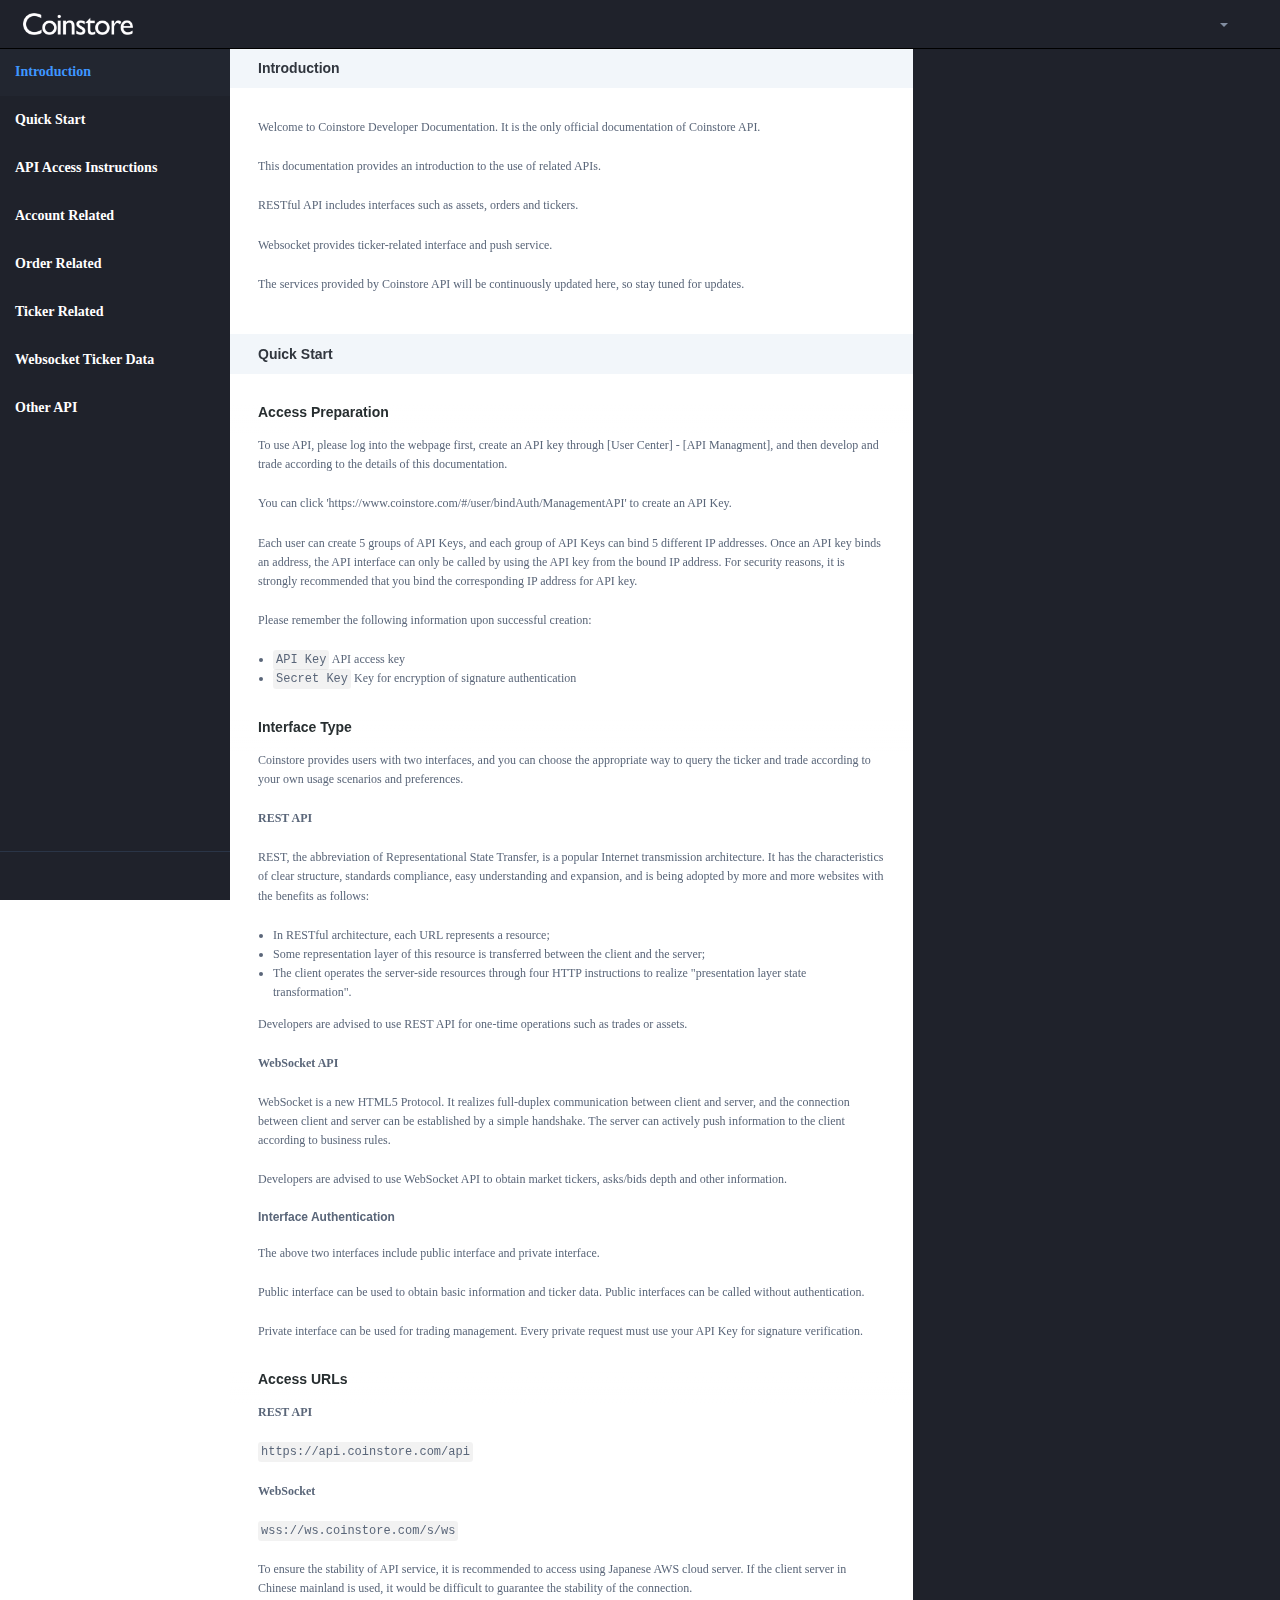
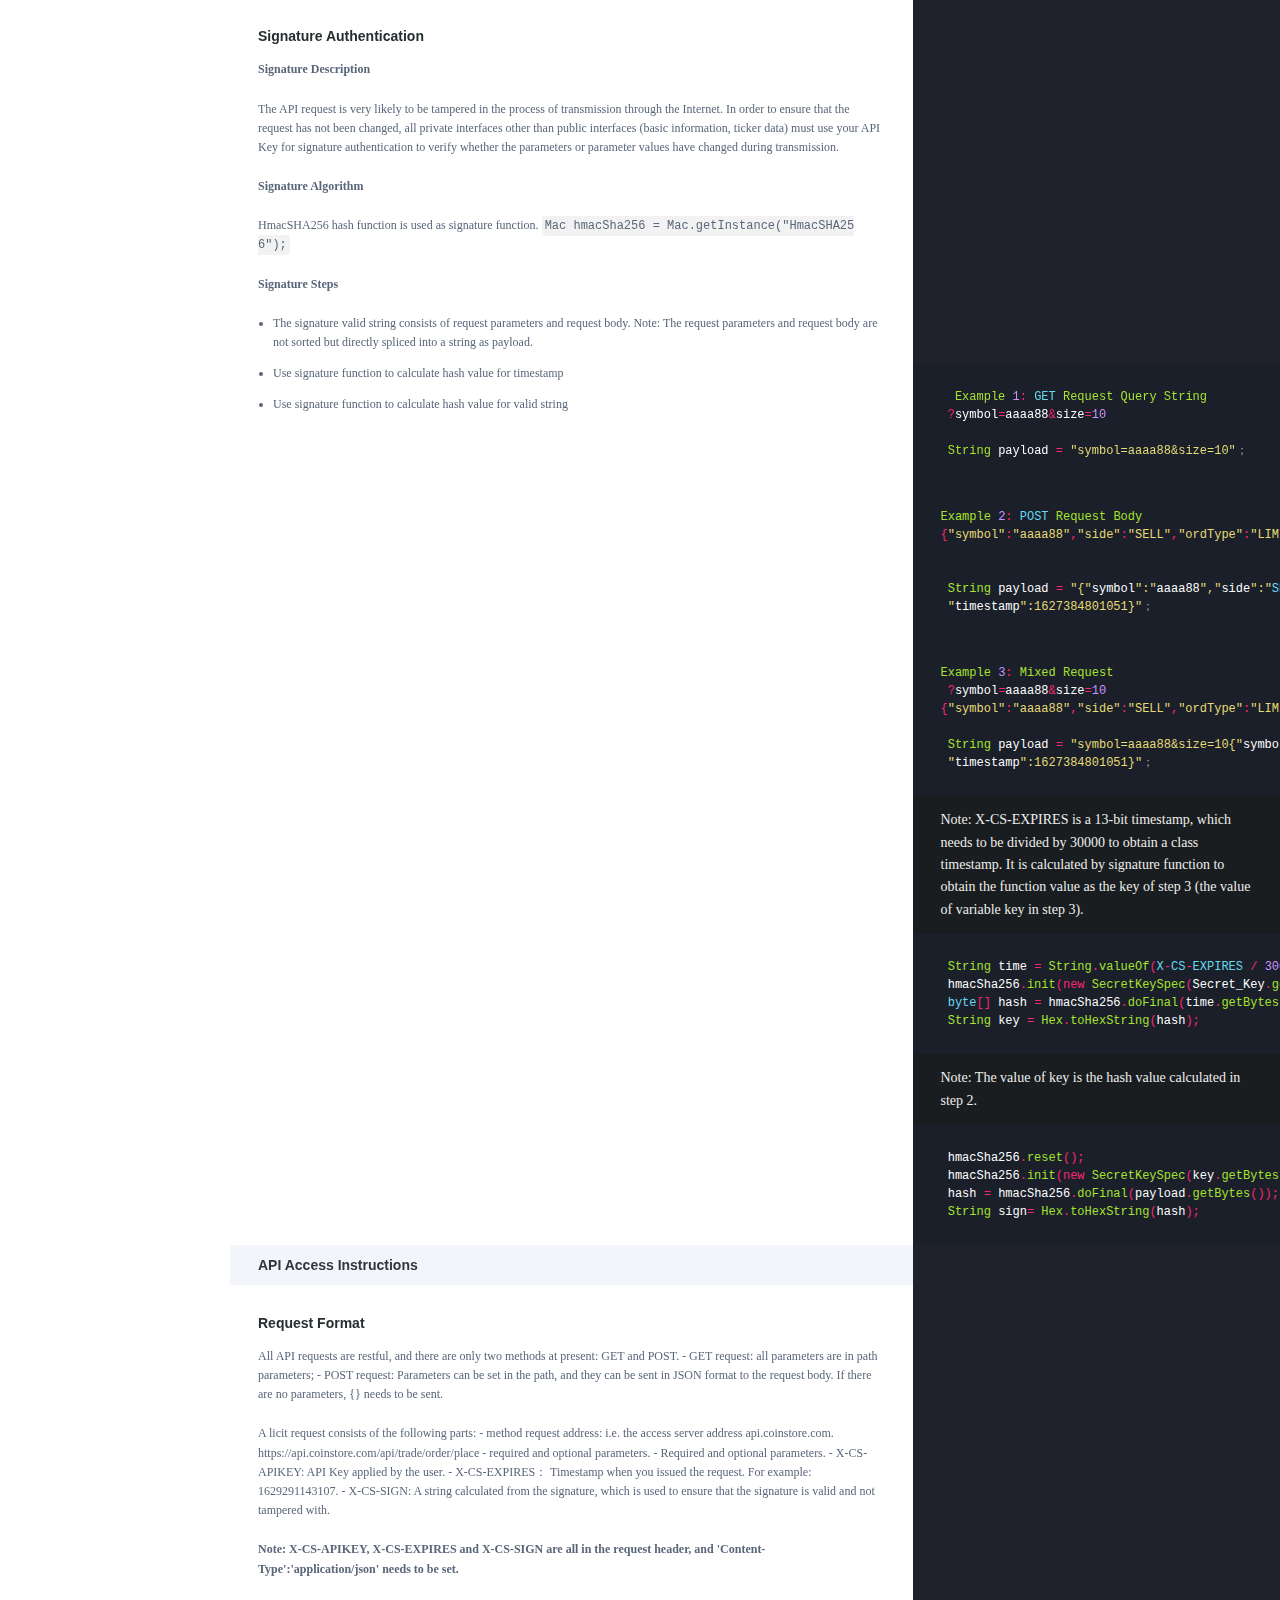
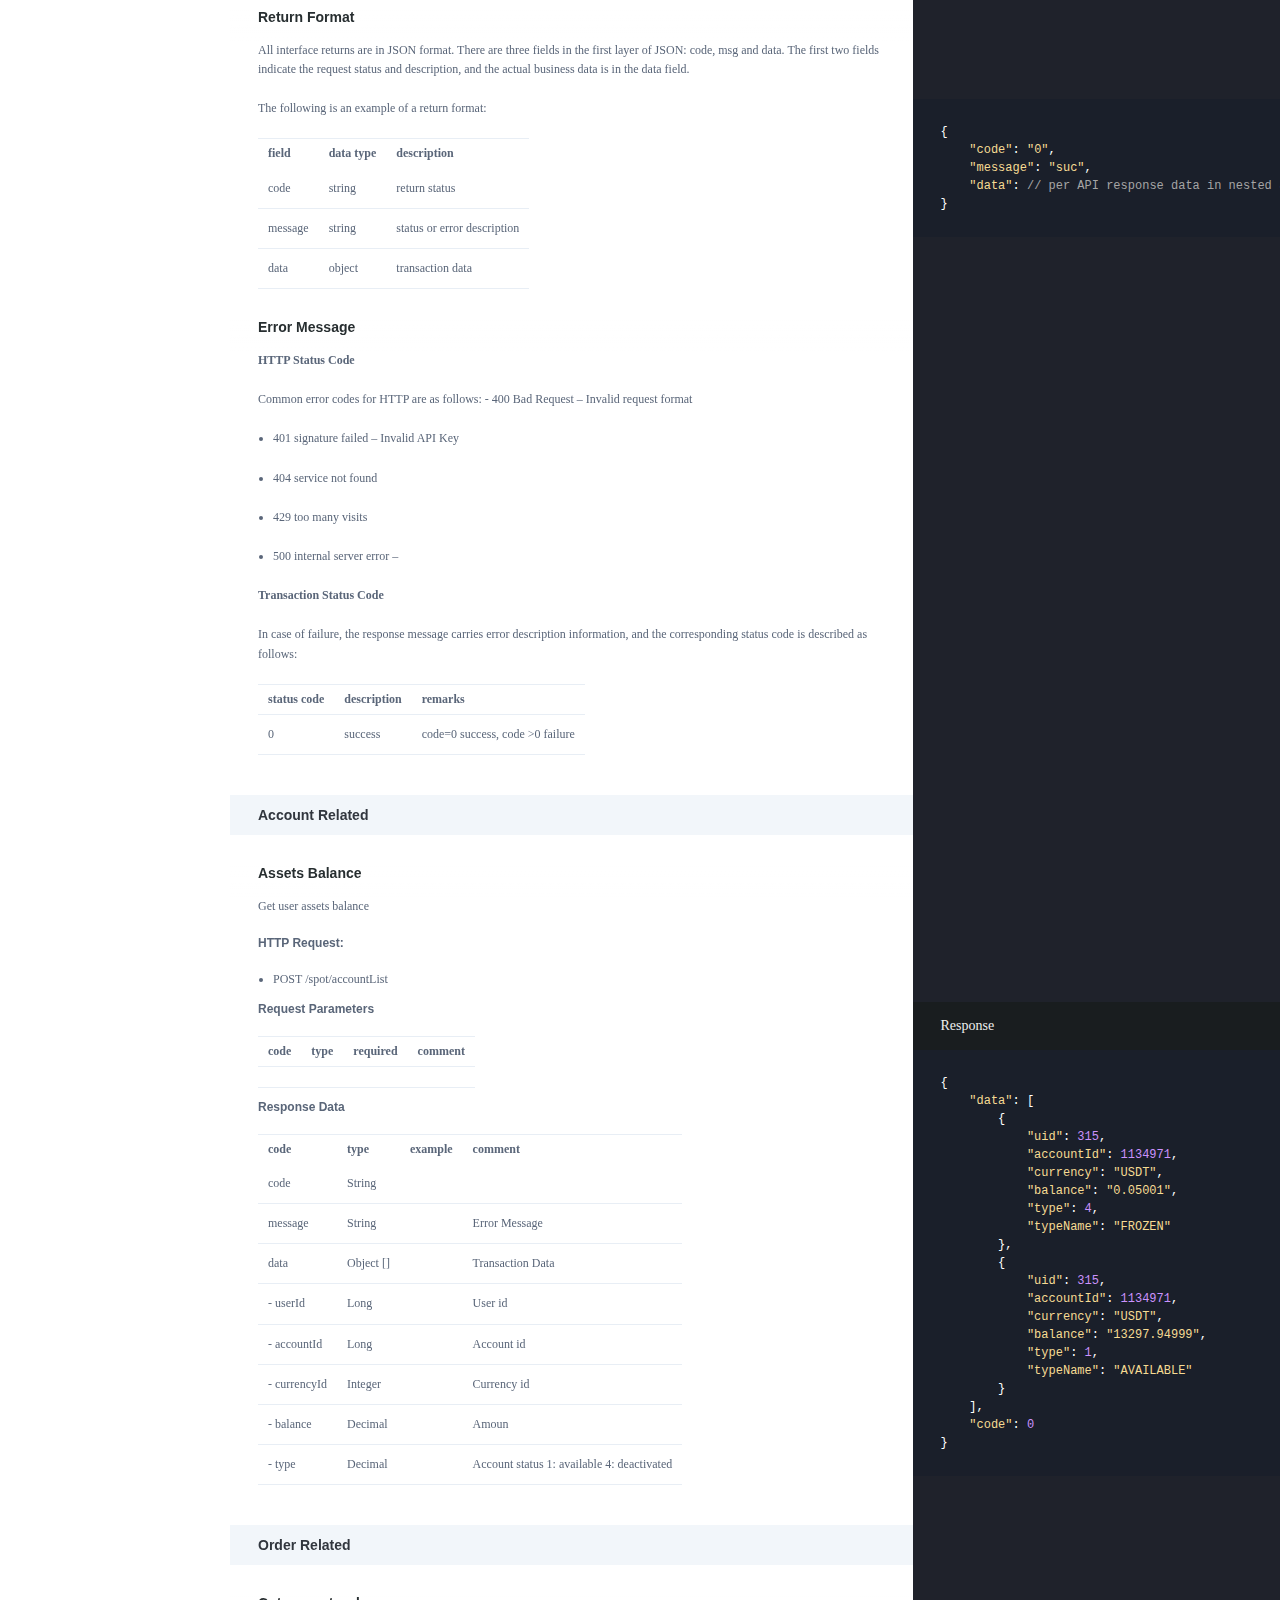
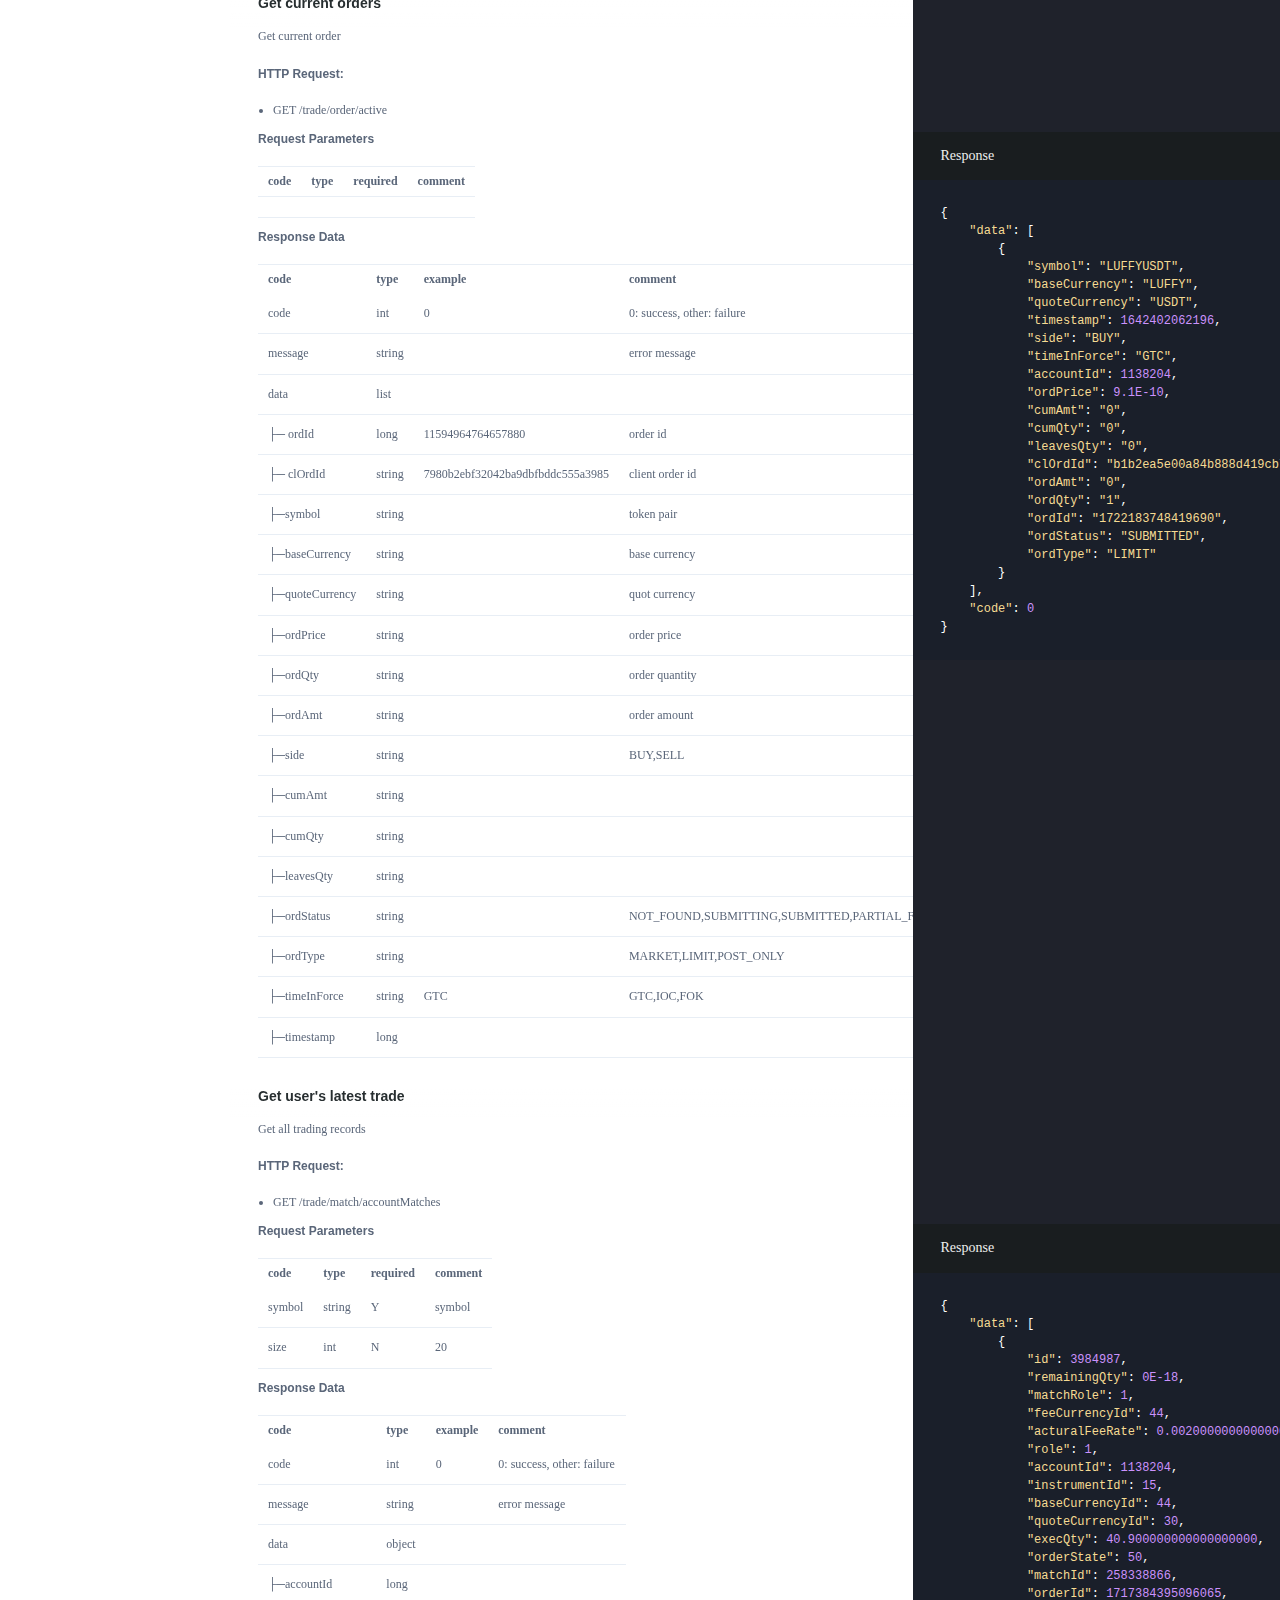
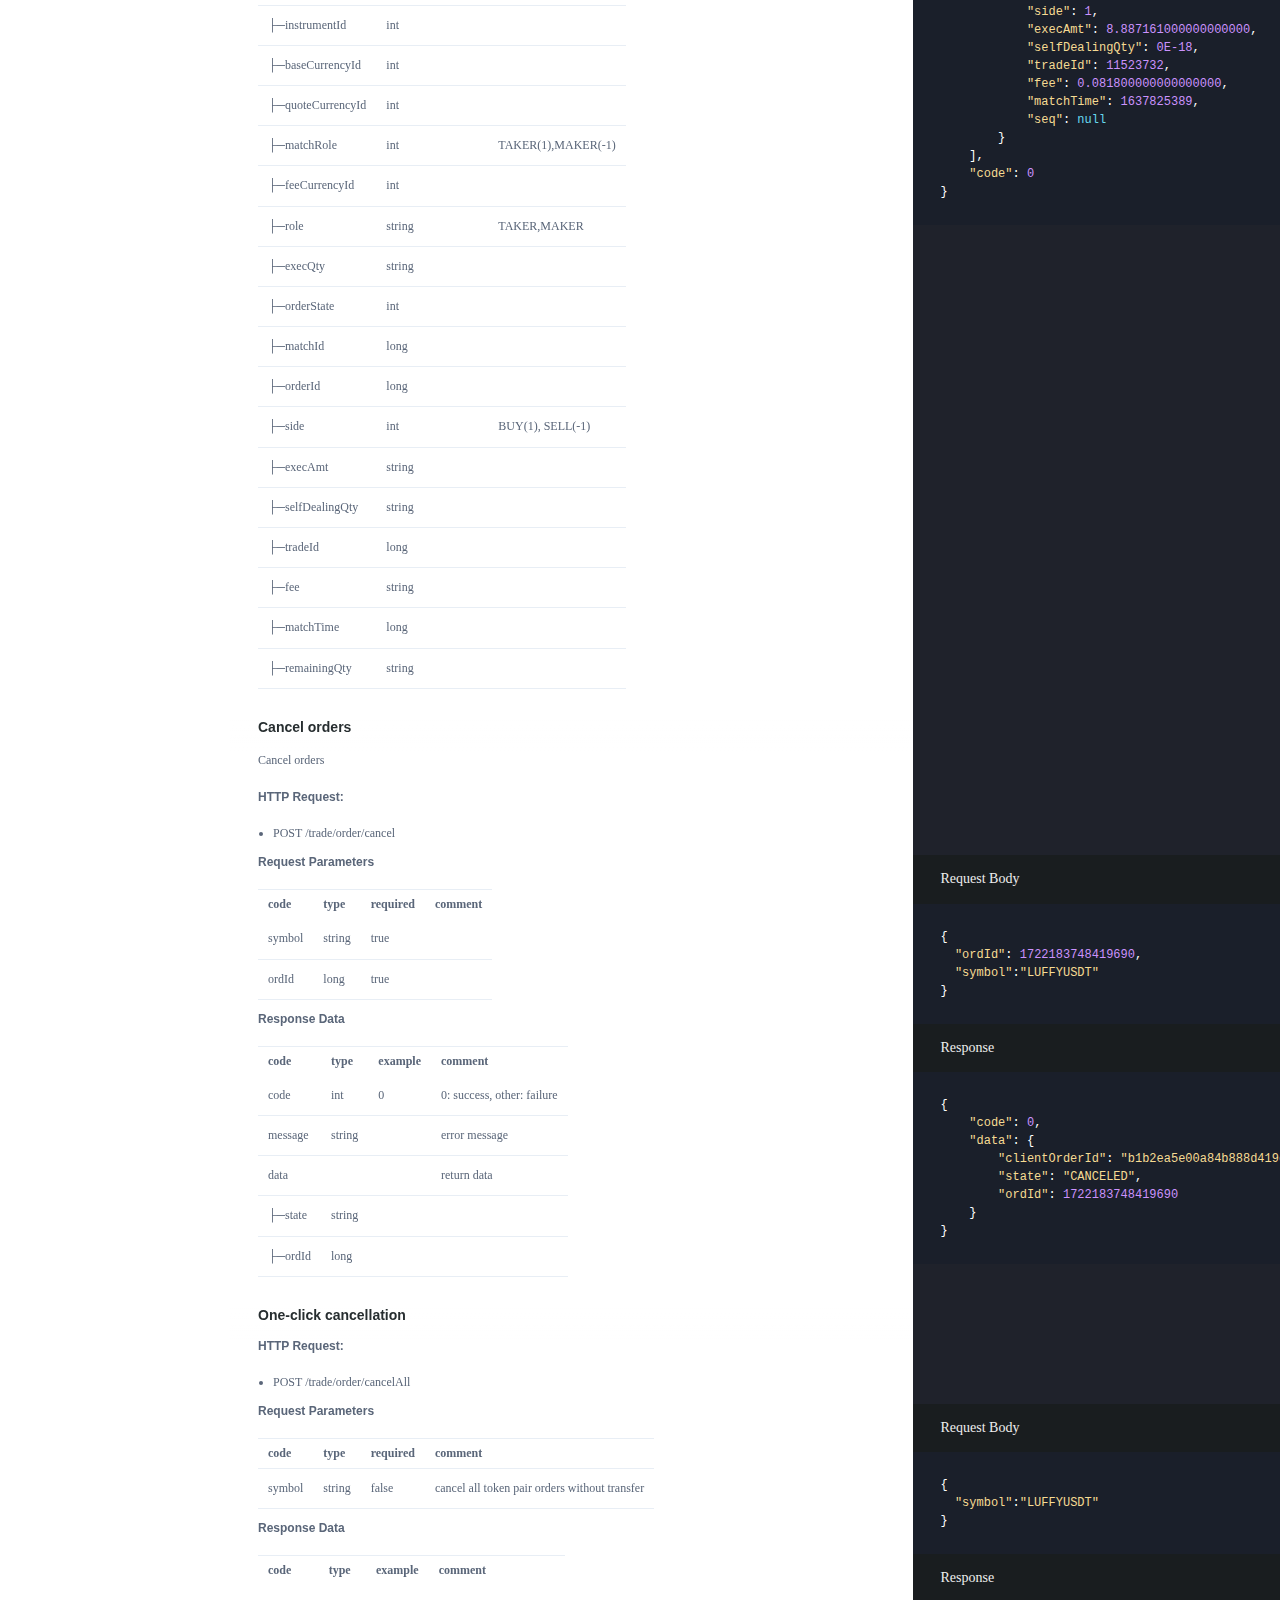
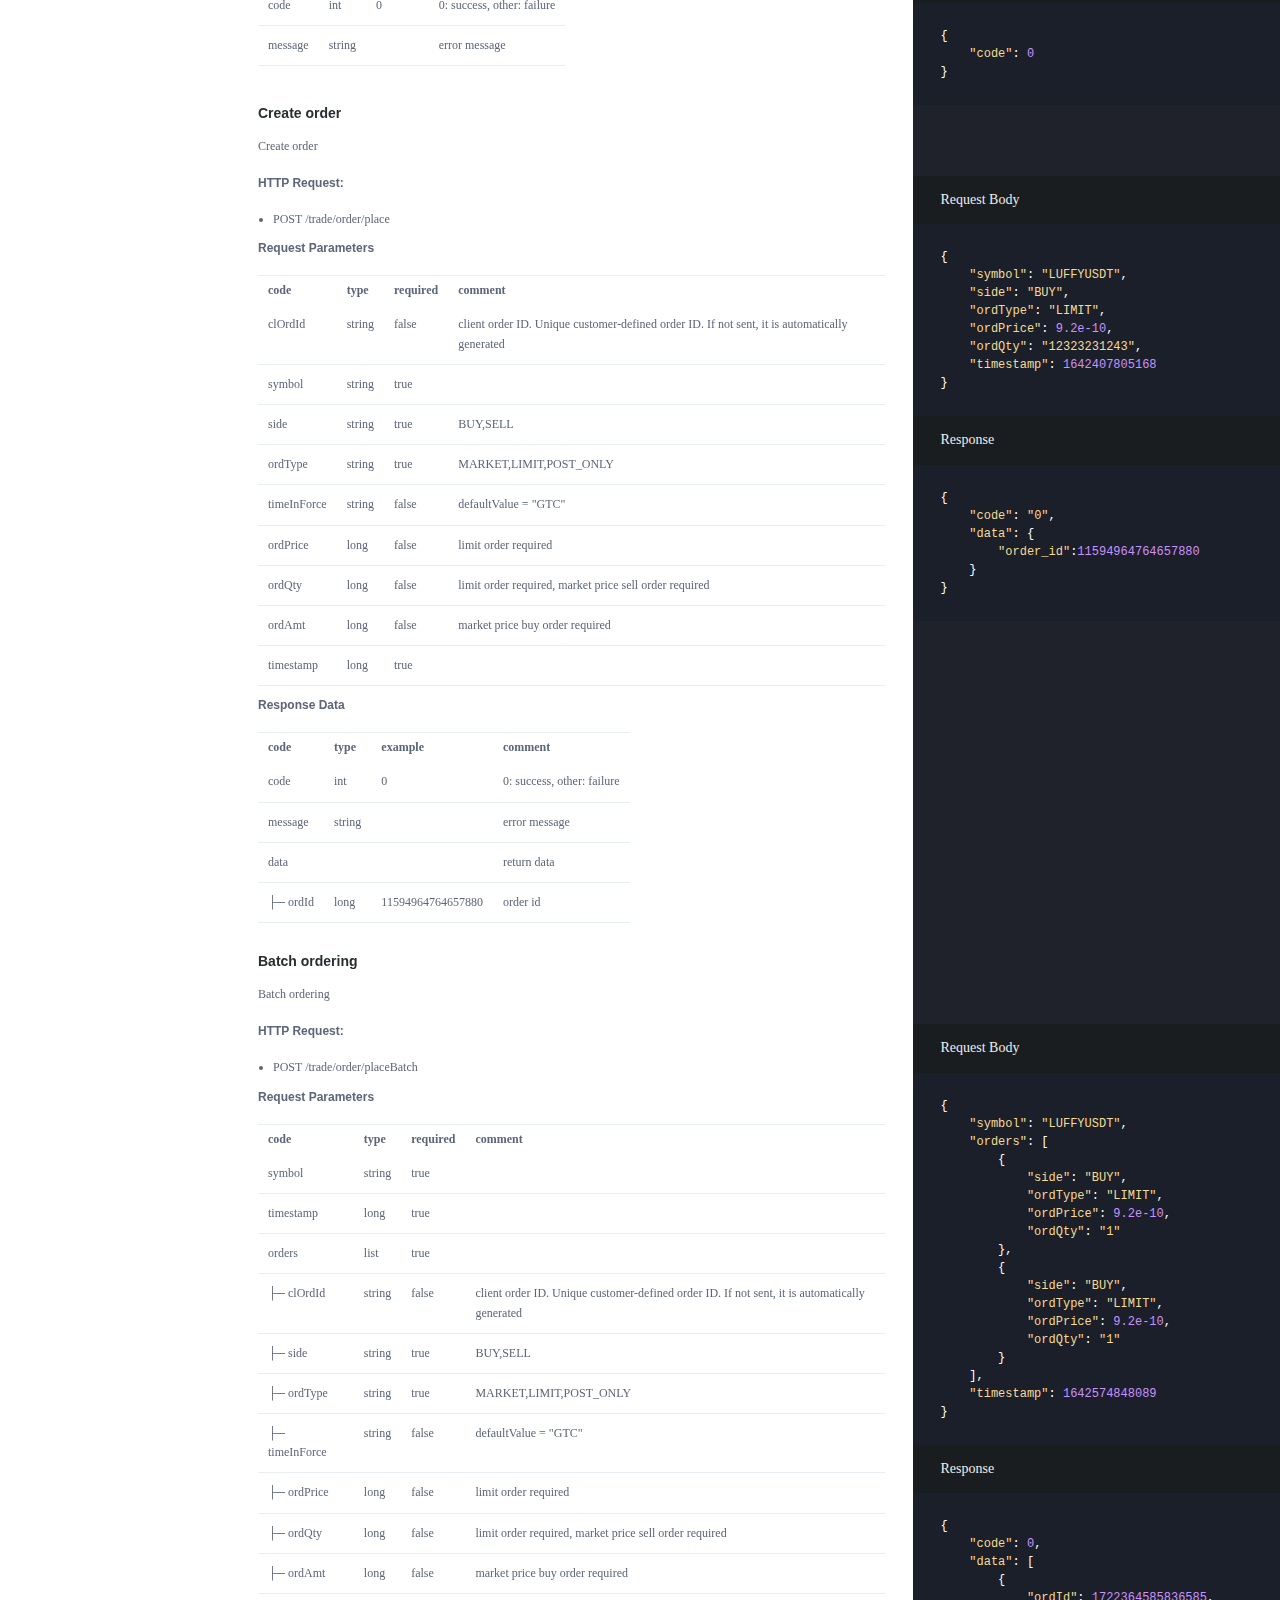
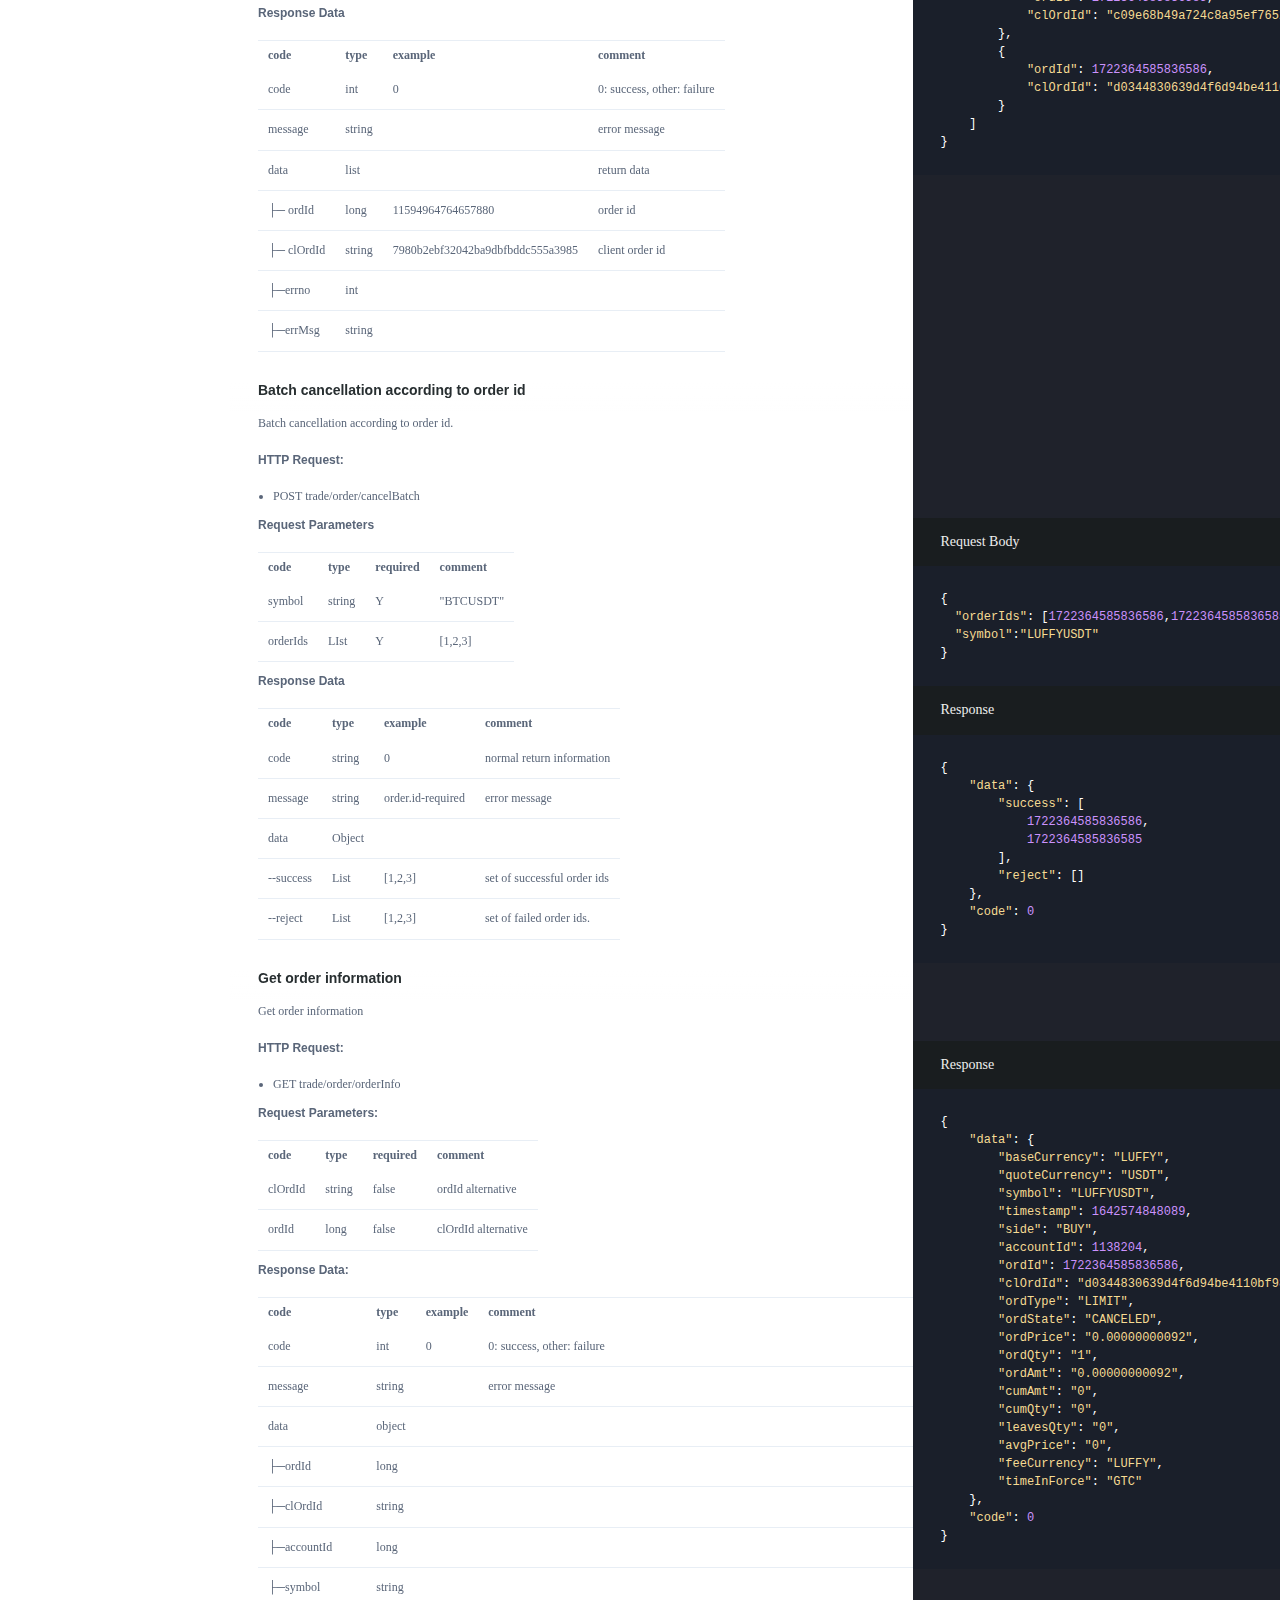
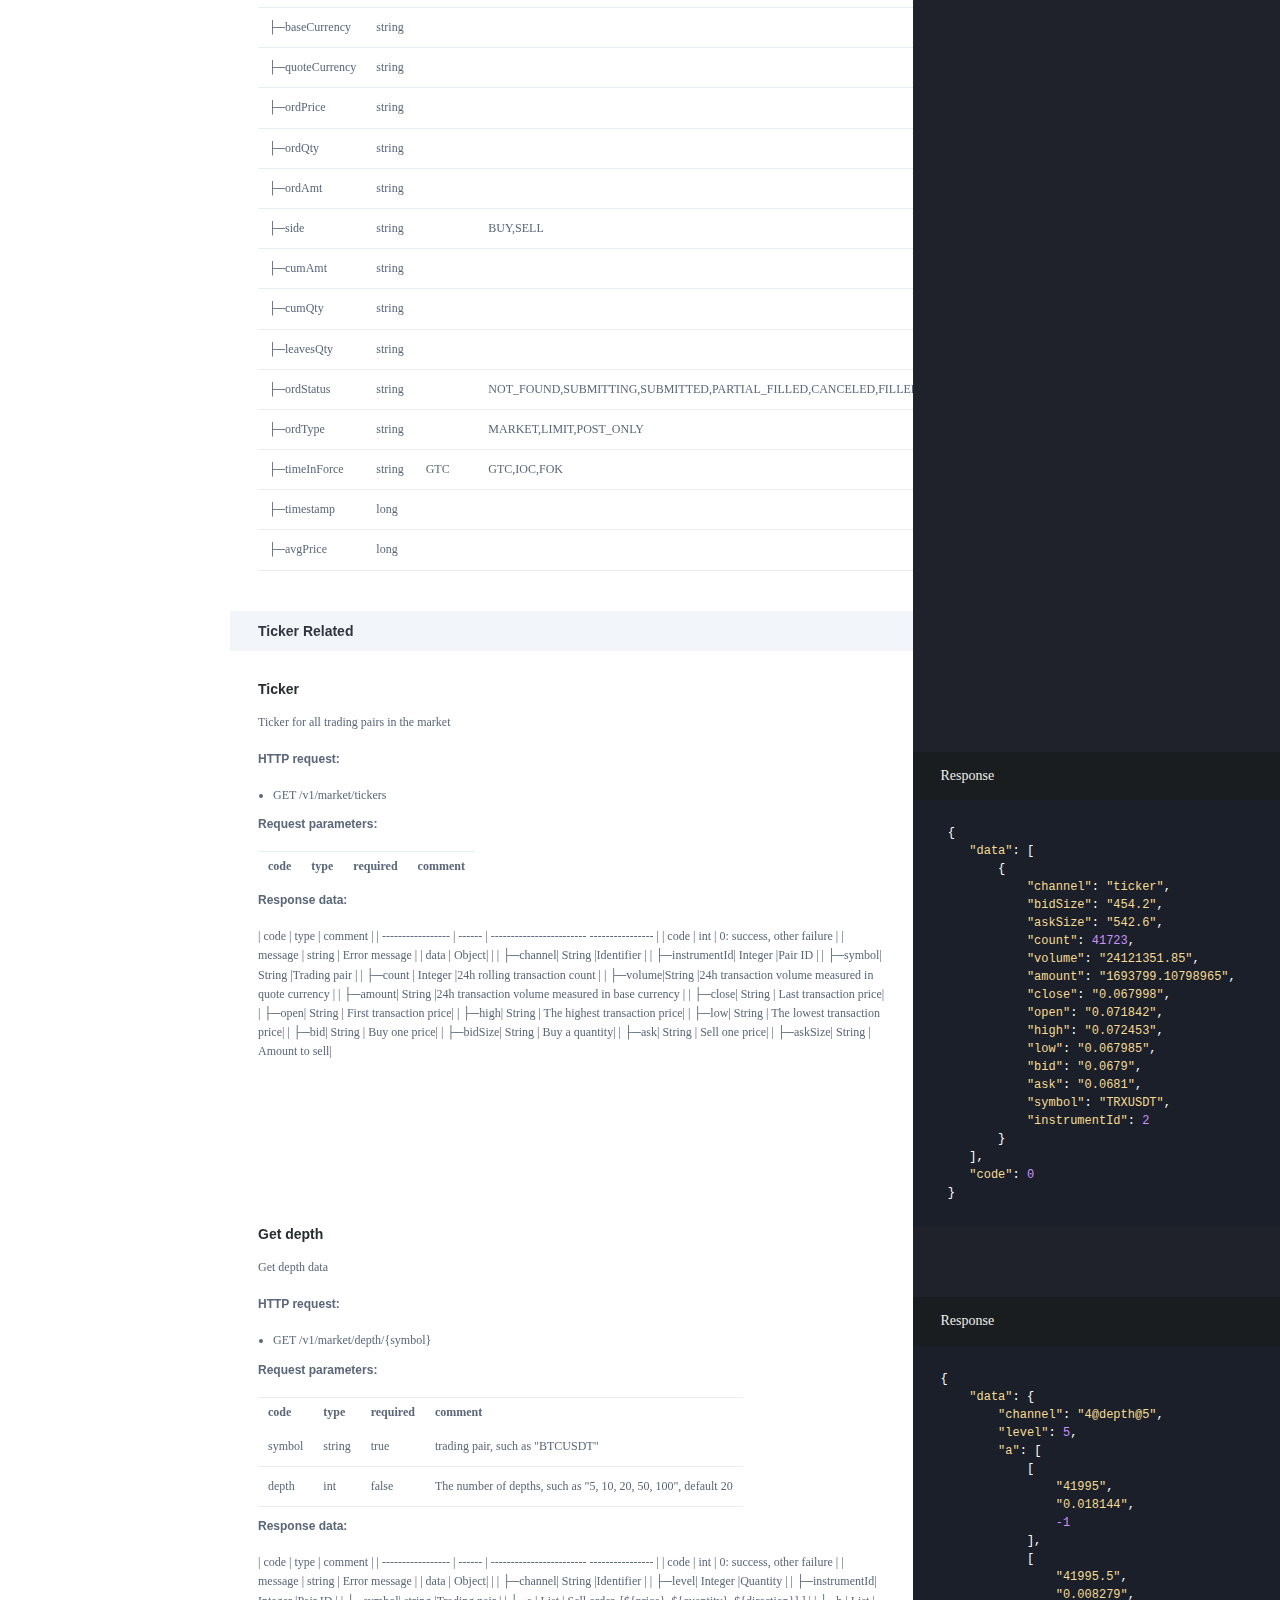
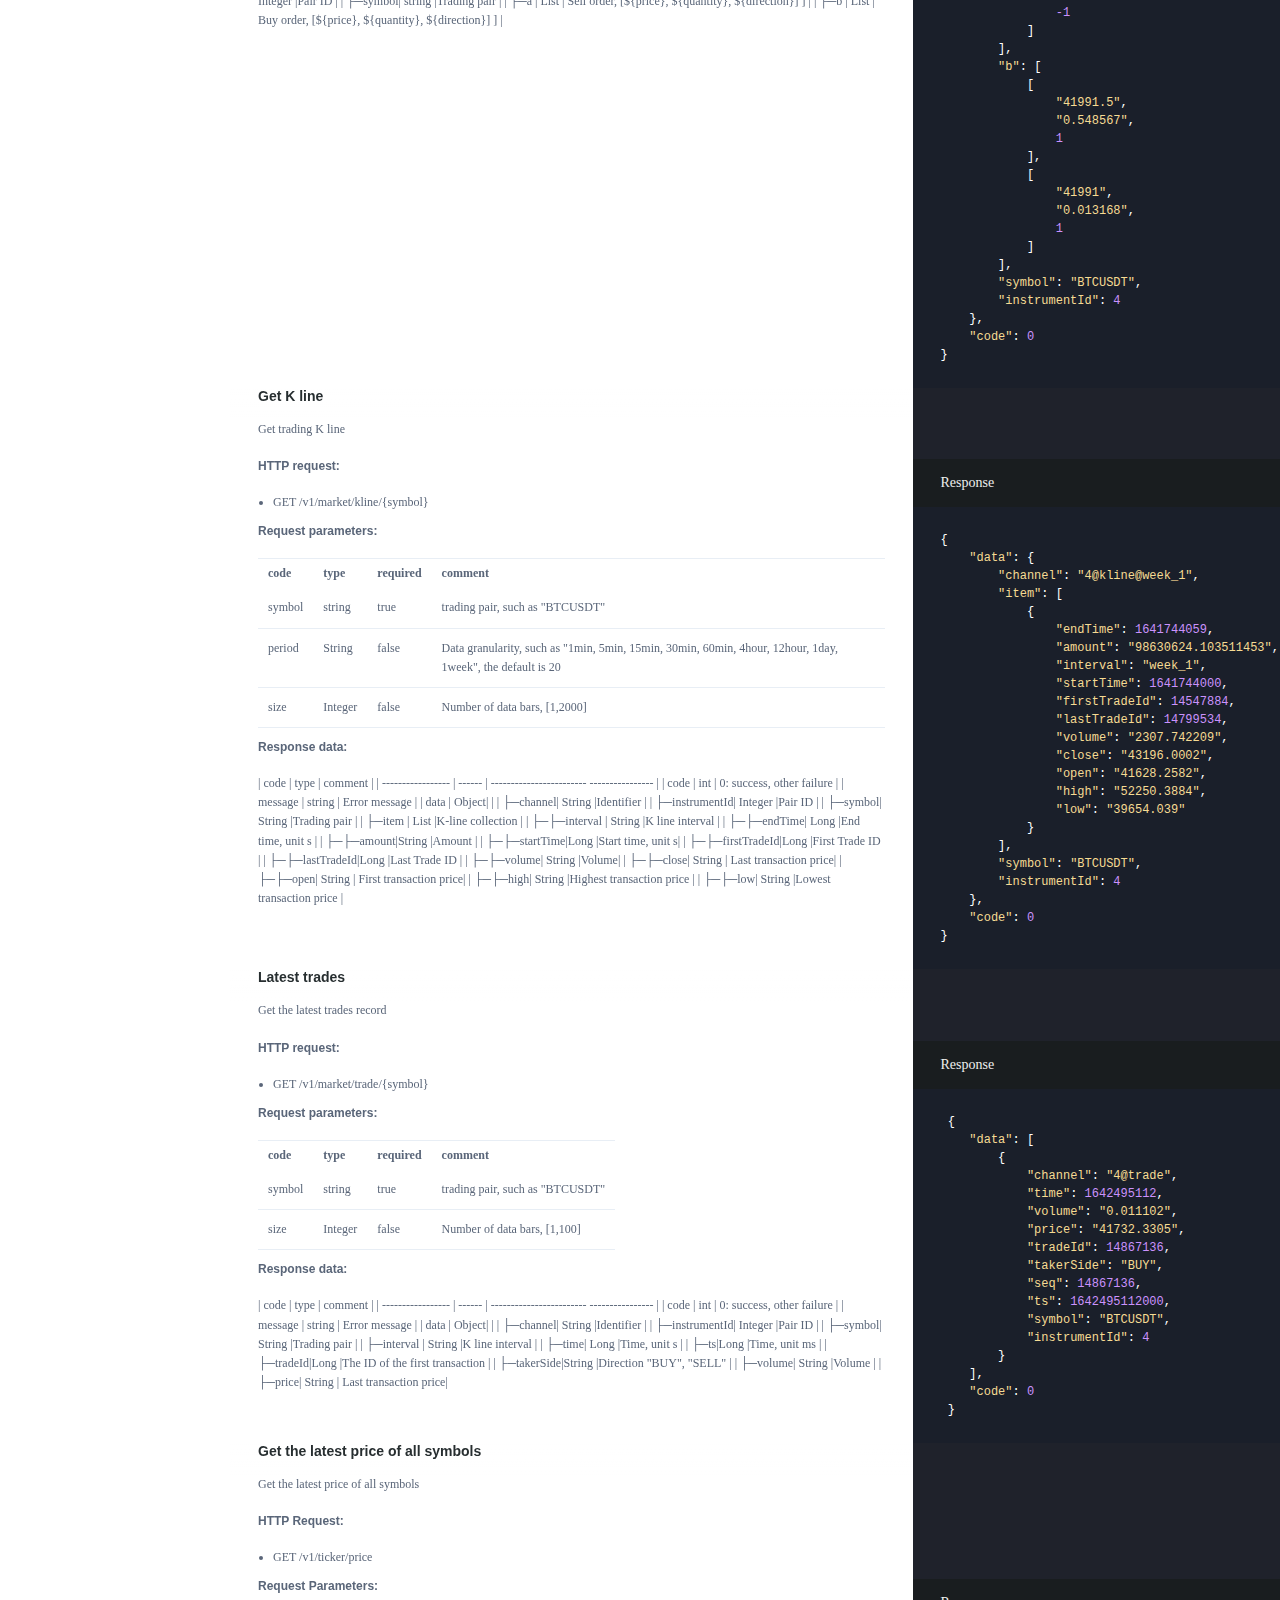
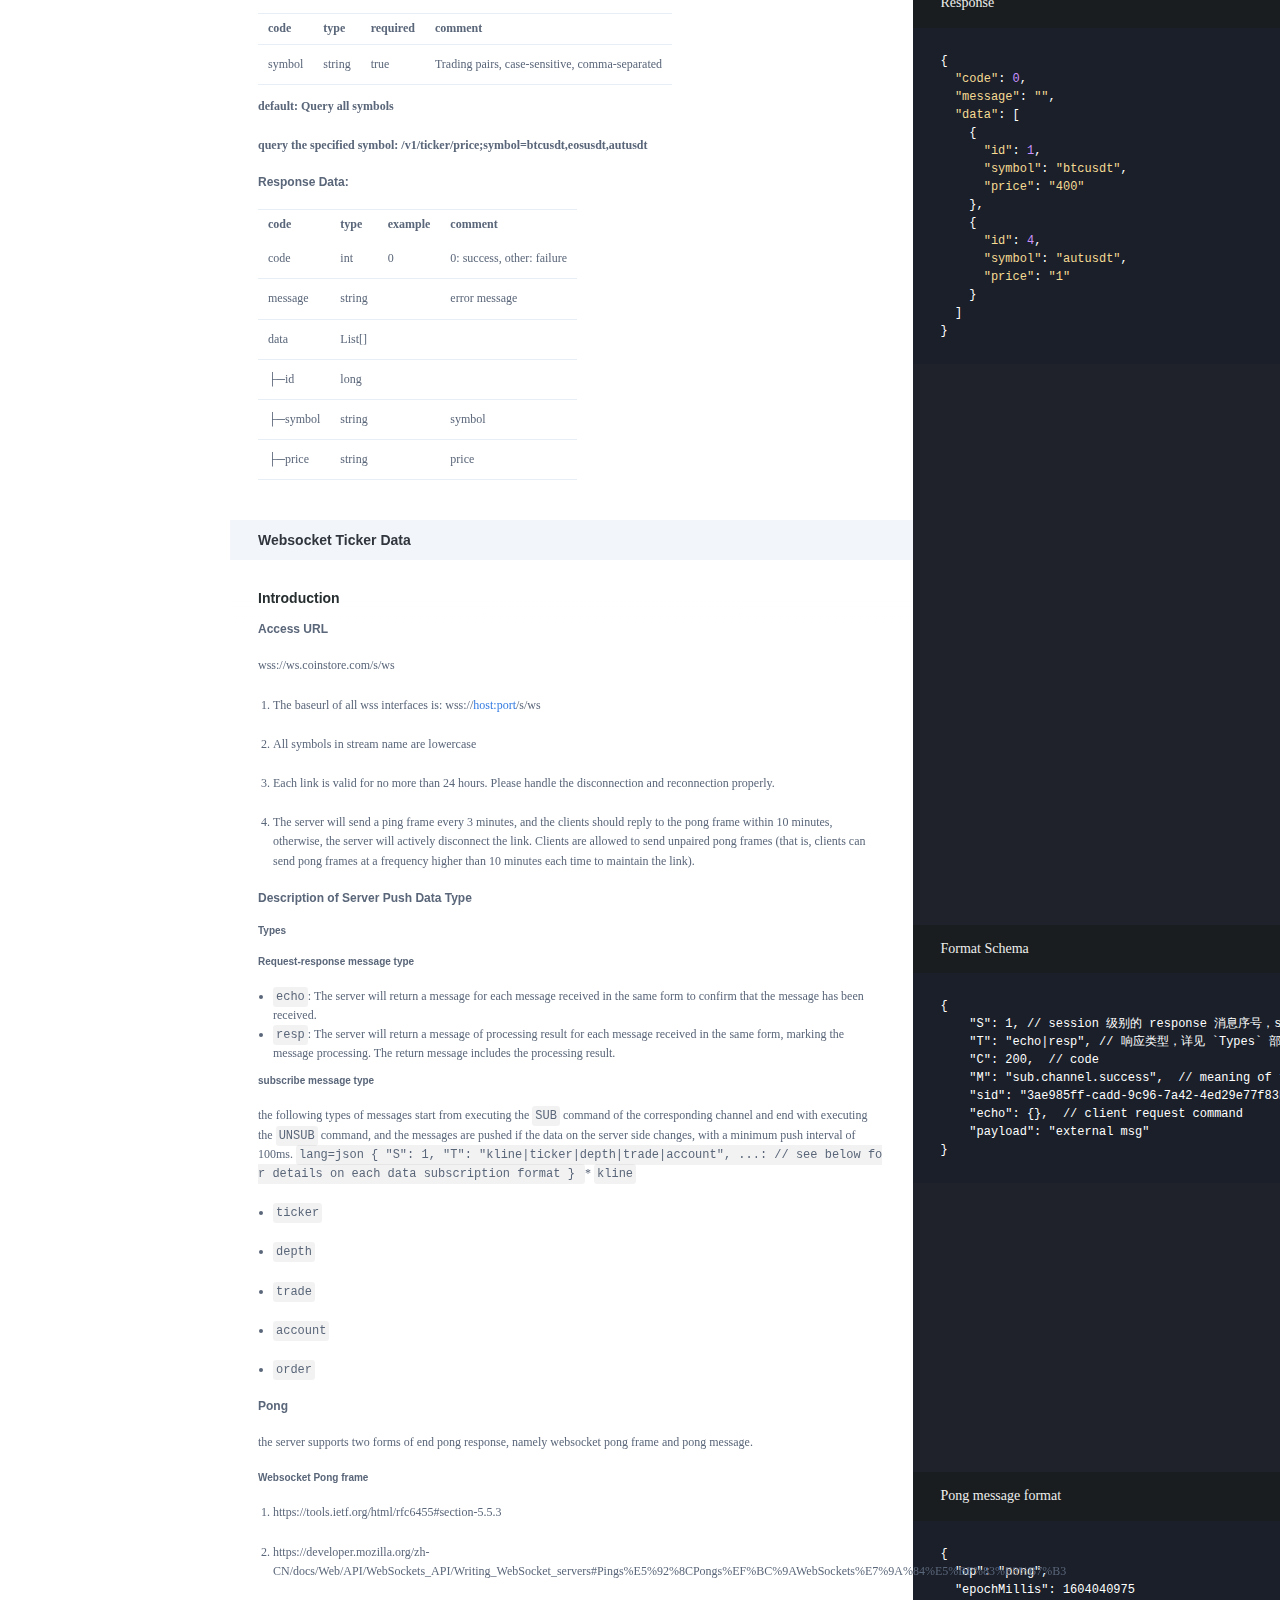
==== commit 89c99b45: "publish: fix bug" ====
--- a/en/index.html
+++ b/en/index.html
@@ -1167,27 +1167,25 @@
 </ul>
 
 <blockquote>
-<p>Request Body
-<code>json
-{
-  &quot;ordId&quot;: 1722183748419690,
-  &quot;symbol&quot;:&quot;LUFFYUSDT&quot;
-}
-</code></p>
-
-<p>Response
-<code>json
-{
-    &quot;code&quot;: 0,
-    &quot;data&quot;: {
-        &quot;clientOrderId&quot;: &quot;b1b2ea5e00a84b888d419cb73f8eb203&quot;,
-        &quot;state&quot;: &quot;CANCELED&quot;,
-        &quot;ordId&quot;: 1722183748419690
-    }
-}
-</code></p>
-</blockquote>
-<h3 id='request-parameters-4'>Request Parameters</h3>
+<p>Request Body</p>
+</blockquote>
+<div class="highlight"><pre class="highlight json tab-json"><code><span class="p">{</span><span class="w">
+  </span><span class="nl">"ordId"</span><span class="p">:</span><span class="w"> </span><span class="mi">1722183748419690</span><span class="p">,</span><span class="w">
+  </span><span class="nl">"symbol"</span><span class="p">:</span><span class="s2">"LUFFYUSDT"</span><span class="w">
+</span><span class="p">}</span><span class="w">
+</span></code></pre></div>
+<blockquote>
+<p>Response</p>
+</blockquote>
+<div class="highlight"><pre class="highlight json tab-json"><code><span class="p">{</span><span class="w">
+    </span><span class="nl">"code"</span><span class="p">:</span><span class="w"> </span><span class="mi">0</span><span class="p">,</span><span class="w">
+    </span><span class="nl">"data"</span><span class="p">:</span><span class="w"> </span><span class="p">{</span><span class="w">
+        </span><span class="nl">"clientOrderId"</span><span class="p">:</span><span class="w"> </span><span class="s2">"b1b2ea5e00a84b888d419cb73f8eb203"</span><span class="p">,</span><span class="w">
+        </span><span class="nl">"state"</span><span class="p">:</span><span class="w"> </span><span class="s2">"CANCELED"</span><span class="p">,</span><span class="w">
+        </span><span class="nl">"ordId"</span><span class="p">:</span><span class="w"> </span><span class="mi">1722183748419690</span><span class="w">
+    </span><span class="p">}</span><span class="w">
+</span><span class="p">}</span><span class="w">
+</span></code></pre></div><h3 id='request-parameters-4'>Request Parameters</h3>
 <table><thead>
 <tr>
 <th>code</th>
@@ -1255,21 +1253,19 @@
 </ul>
 
 <blockquote>
-<p>Request Body
-<code>json
-{
-  &quot;symbol&quot;:&quot;LUFFYUSDT&quot;
-}
-</code></p>
-
-<p>Response
-<code>json
-{
-    &quot;code&quot;: 0
-}
-</code></p>
-</blockquote>
-<h3 id='request-parameters-5'>Request Parameters</h3>
+<p>Request Body</p>
+</blockquote>
+<div class="highlight"><pre class="highlight json tab-json"><code><span class="p">{</span><span class="w">
+  </span><span class="nl">"symbol"</span><span class="p">:</span><span class="s2">"LUFFYUSDT"</span><span class="w">
+</span><span class="p">}</span><span class="w">
+</span></code></pre></div>
+<blockquote>
+<p>Response</p>
+</blockquote>
+<div class="highlight"><pre class="highlight json tab-json"><code><span class="p">{</span><span class="w">
+    </span><span class="nl">"code"</span><span class="p">:</span><span class="w"> </span><span class="mi">0</span><span class="w">
+</span><span class="p">}</span><span class="w">
+</span></code></pre></div><h3 id='request-parameters-5'>Request Parameters</h3>
 <table><thead>
 <tr>
 <th>code</th>
@@ -1311,18 +1307,18 @@
 <p>Create order</p>
 
 <blockquote>
-<p>Request Body
-<code>json
-{
-    &quot;symbol&quot;: &quot;LUFFYUSDT&quot;,
-    &quot;side&quot;: &quot;BUY&quot;,
-    &quot;ordType&quot;: &quot;LIMIT&quot;,
-    &quot;ordPrice&quot;: 9.2e-10,
-    &quot;ordQty&quot;: &quot;12323231243&quot;,
-    &quot;timestamp&quot;: 1642407805168
-}
-</code></p>
-
+<p>Request Body</p>
+</blockquote>
+<div class="highlight"><pre class="highlight json tab-json"><code><span class="p">{</span><span class="w">
+    </span><span class="nl">"symbol"</span><span class="p">:</span><span class="w"> </span><span class="s2">"LUFFYUSDT"</span><span class="p">,</span><span class="w">
+    </span><span class="nl">"side"</span><span class="p">:</span><span class="w"> </span><span class="s2">"BUY"</span><span class="p">,</span><span class="w">
+    </span><span class="nl">"ordType"</span><span class="p">:</span><span class="w"> </span><span class="s2">"LIMIT"</span><span class="p">,</span><span class="w">
+    </span><span class="nl">"ordPrice"</span><span class="p">:</span><span class="w"> </span><span class="mf">9.2e-10</span><span class="p">,</span><span class="w">
+    </span><span class="nl">"ordQty"</span><span class="p">:</span><span class="w"> </span><span class="s2">"12323231243"</span><span class="p">,</span><span class="w">
+    </span><span class="nl">"timestamp"</span><span class="p">:</span><span class="w"> </span><span class="mi">1642407805168</span><span class="w">
+</span><span class="p">}</span><span class="w">
+</span></code></pre></div>
+<blockquote>
 <p>Response</p>
 </blockquote>
 <div class="highlight"><pre class="highlight json tab-json"><code><span class="p">{</span><span class="w">
@@ -1437,28 +1433,28 @@
 <p>Batch ordering</p>
 
 <blockquote>
-<p>Request Body
-<code>json
-{
-    &quot;symbol&quot;: &quot;LUFFYUSDT&quot;,
-    &quot;orders&quot;: [
-        {
-            &quot;side&quot;: &quot;BUY&quot;,
-            &quot;ordType&quot;: &quot;LIMIT&quot;,
-            &quot;ordPrice&quot;: 9.2e-10,
-            &quot;ordQty&quot;: &quot;1&quot;
-        },
-        {
-            &quot;side&quot;: &quot;BUY&quot;,
-            &quot;ordType&quot;: &quot;LIMIT&quot;,
-            &quot;ordPrice&quot;: 9.2e-10,
-            &quot;ordQty&quot;: &quot;1&quot;
-        }
-    ],
-    &quot;timestamp&quot;: 1642574848089
-}
-</code></p>
-
+<p>Request Body</p>
+</blockquote>
+<div class="highlight"><pre class="highlight json tab-json"><code><span class="p">{</span><span class="w">
+    </span><span class="nl">"symbol"</span><span class="p">:</span><span class="w"> </span><span class="s2">"LUFFYUSDT"</span><span class="p">,</span><span class="w">
+    </span><span class="nl">"orders"</span><span class="p">:</span><span class="w"> </span><span class="p">[</span><span class="w">
+        </span><span class="p">{</span><span class="w">
+            </span><span class="nl">"side"</span><span class="p">:</span><span class="w"> </span><span class="s2">"BUY"</span><span class="p">,</span><span class="w">
+            </span><span class="nl">"ordType"</span><span class="p">:</span><span class="w"> </span><span class="s2">"LIMIT"</span><span class="p">,</span><span class="w">
+            </span><span class="nl">"ordPrice"</span><span class="p">:</span><span class="w"> </span><span class="mf">9.2e-10</span><span class="p">,</span><span class="w">
+            </span><span class="nl">"ordQty"</span><span class="p">:</span><span class="w"> </span><span class="s2">"1"</span><span class="w">
+        </span><span class="p">},</span><span class="w">
+        </span><span class="p">{</span><span class="w">
+            </span><span class="nl">"side"</span><span class="p">:</span><span class="w"> </span><span class="s2">"BUY"</span><span class="p">,</span><span class="w">
+            </span><span class="nl">"ordType"</span><span class="p">:</span><span class="w"> </span><span class="s2">"LIMIT"</span><span class="p">,</span><span class="w">
+            </span><span class="nl">"ordPrice"</span><span class="p">:</span><span class="w"> </span><span class="mf">9.2e-10</span><span class="p">,</span><span class="w">
+            </span><span class="nl">"ordQty"</span><span class="p">:</span><span class="w"> </span><span class="s2">"1"</span><span class="w">
+        </span><span class="p">}</span><span class="w">
+    </span><span class="p">],</span><span class="w">
+    </span><span class="nl">"timestamp"</span><span class="p">:</span><span class="w"> </span><span class="mi">1642574848089</span><span class="w">
+</span><span class="p">}</span><span class="w">
+</span></code></pre></div>
+<blockquote>
 <p>Response</p>
 </blockquote>
 <div class="highlight"><pre class="highlight json tab-json"><code><span class="p">{</span><span class="w">
@@ -1608,14 +1604,14 @@
 </ul>
 
 <blockquote>
-<p>Request Body
-<code>json
-{
-  &quot;orderIds&quot;: [1722364585836586,1722364585836585],
-  &quot;symbol&quot;:&quot;LUFFYUSDT&quot;
-}
-</code></p>
-
+<p>Request Body</p>
+</blockquote>
+<div class="highlight"><pre class="highlight json tab-json"><code><span class="p">{</span><span class="w">
+  </span><span class="nl">"orderIds"</span><span class="p">:</span><span class="w"> </span><span class="p">[</span><span class="mi">1722364585836586</span><span class="p">,</span><span class="mi">1722364585836585</span><span class="p">],</span><span class="w">
+  </span><span class="nl">"symbol"</span><span class="p">:</span><span class="s2">"LUFFYUSDT"</span><span class="w">
+</span><span class="p">}</span><span class="w">
+</span></code></pre></div>
+<blockquote>
 <p>Response</p>
 </blockquote>
 <div class="highlight"><pre class="highlight json tab-json"><code><span class="p">{</span><span class="w">
@@ -1947,46 +1943,44 @@
 <p>Get depth data</p>
 
 <blockquote>
-<p>Response
-<code>json
-{
-    &quot;data&quot;: {
-        &quot;channel&quot;: &quot;4@depth@5&quot;,
-        &quot;level&quot;: 5,
-        &quot;a&quot;: [
-            [
-                &quot;41995&quot;,
-                &quot;0.018144&quot;,
-                -1
-            ],
-            [
-                &quot;41995.5&quot;,
-                &quot;0.008279&quot;,
-                -1
-            ]
-        ],
-        &quot;b&quot;: [
-            [
-                &quot;41991.5&quot;,
-                &quot;0.548567&quot;,
-                1
-            ],
-            [
-                &quot;41991&quot;,
-                &quot;0.013168&quot;,
-                1
-            ]
-        ],
-        &quot;symbol&quot;: &quot;BTCUSDT&quot;,
-        &quot;instrumentId&quot;: 4
-    },
-    &quot;code&quot;: 0
-}
-</code></p>
-</blockquote>
-<h3 id='http-request-11'>HTTP request:</h3>
-<ul>
-<li>GET /v1/market/depth/<symbol></li>
+<p>Response</p>
+</blockquote>
+<div class="highlight"><pre class="highlight json tab-json"><code><span class="p">{</span><span class="w">
+    </span><span class="nl">"data"</span><span class="p">:</span><span class="w"> </span><span class="p">{</span><span class="w">
+        </span><span class="nl">"channel"</span><span class="p">:</span><span class="w"> </span><span class="s2">"4@depth@5"</span><span class="p">,</span><span class="w">
+        </span><span class="nl">"level"</span><span class="p">:</span><span class="w"> </span><span class="mi">5</span><span class="p">,</span><span class="w">
+        </span><span class="nl">"a"</span><span class="p">:</span><span class="w"> </span><span class="p">[</span><span class="w">
+            </span><span class="p">[</span><span class="w">
+                </span><span class="s2">"41995"</span><span class="p">,</span><span class="w">
+                </span><span class="s2">"0.018144"</span><span class="p">,</span><span class="w">
+                </span><span class="mi">-1</span><span class="w">
+            </span><span class="p">],</span><span class="w">
+            </span><span class="p">[</span><span class="w">
+                </span><span class="s2">"41995.5"</span><span class="p">,</span><span class="w">
+                </span><span class="s2">"0.008279"</span><span class="p">,</span><span class="w">
+                </span><span class="mi">-1</span><span class="w">
+            </span><span class="p">]</span><span class="w">
+        </span><span class="p">],</span><span class="w">
+        </span><span class="nl">"b"</span><span class="p">:</span><span class="w"> </span><span class="p">[</span><span class="w">
+            </span><span class="p">[</span><span class="w">
+                </span><span class="s2">"41991.5"</span><span class="p">,</span><span class="w">
+                </span><span class="s2">"0.548567"</span><span class="p">,</span><span class="w">
+                </span><span class="mi">1</span><span class="w">
+            </span><span class="p">],</span><span class="w">
+            </span><span class="p">[</span><span class="w">
+                </span><span class="s2">"41991"</span><span class="p">,</span><span class="w">
+                </span><span class="s2">"0.013168"</span><span class="p">,</span><span class="w">
+                </span><span class="mi">1</span><span class="w">
+            </span><span class="p">]</span><span class="w">
+        </span><span class="p">],</span><span class="w">
+        </span><span class="nl">"symbol"</span><span class="p">:</span><span class="w"> </span><span class="s2">"BTCUSDT"</span><span class="p">,</span><span class="w">
+        </span><span class="nl">"instrumentId"</span><span class="p">:</span><span class="w"> </span><span class="mi">4</span><span class="w">
+    </span><span class="p">},</span><span class="w">
+    </span><span class="nl">"code"</span><span class="p">:</span><span class="w"> </span><span class="mi">0</span><span class="w">
+</span><span class="p">}</span><span class="w">
+</span></code></pre></div><h3 id='http-request-11'>HTTP request:</h3>
+<ul>
+<li>GET /v1/market/depth/{symbol}</li>
 </ul>
 <h3 id='request-parameters-11'>Request parameters:</h3>
 <table><thead>
@@ -2053,7 +2047,7 @@
 </span><span class="p">}</span><span class="w">
 </span></code></pre></div><h3 id='http-request-12'>HTTP request:</h3>
 <ul>
-<li>GET /v1/market/kline/<symbol></li>
+<li>GET /v1/market/kline/{symbol}</li>
 </ul>
 <h3 id='request-parameters-12'>Request parameters:</h3>
 <table><thead>
@@ -2129,7 +2123,7 @@
  </span><span class="p">}</span><span class="w">
 </span></code></pre></div><h3 id='http-request-13'>HTTP request:</h3>
 <ul>
-<li>GET /v1/market/trade/<symbol></li>
+<li>GET /v1/market/trade/{symbol}</li>
 </ul>
 <h3 id='request-parameters-13'>Request parameters:</h3>
 <table><thead>
@@ -2310,15 +2304,13 @@
 <p>the server supports two forms of end pong response, namely websocket pong frame and pong message.</p>
 
 <blockquote>
-<p>Pong message format
-<code>lang=json
-{
-  &quot;op&quot;: &quot;pong&quot;,
-  &quot;epochMillis&quot;: 1604040975
-}
-</code></p>
-</blockquote>
-<h4 id='websocket-pong-frame'>Websocket Pong frame</h4>
+<p>Pong message format</p>
+</blockquote>
+<div class="highlight"><pre class="highlight plaintext"><code>{
+  "op": "pong",
+  "epochMillis": 1604040975
+}
+</code></pre></div><h4 id='websocket-pong-frame'>Websocket Pong frame</h4>
 <ol>
 <li><p>https://tools.ietf.org/html/rfc6455#section-5.5.3 </p></li>
 <li><p>https://developer.mozilla.org/zh-CN/docs/Web/API/WebSockets_API/Writing_WebSocket_servers#Pings%E5%92%8CPongs%EF%BC%9AWebSockets%E7%9A%84%E5%BF%83%E8%B7%B3 </p></li>
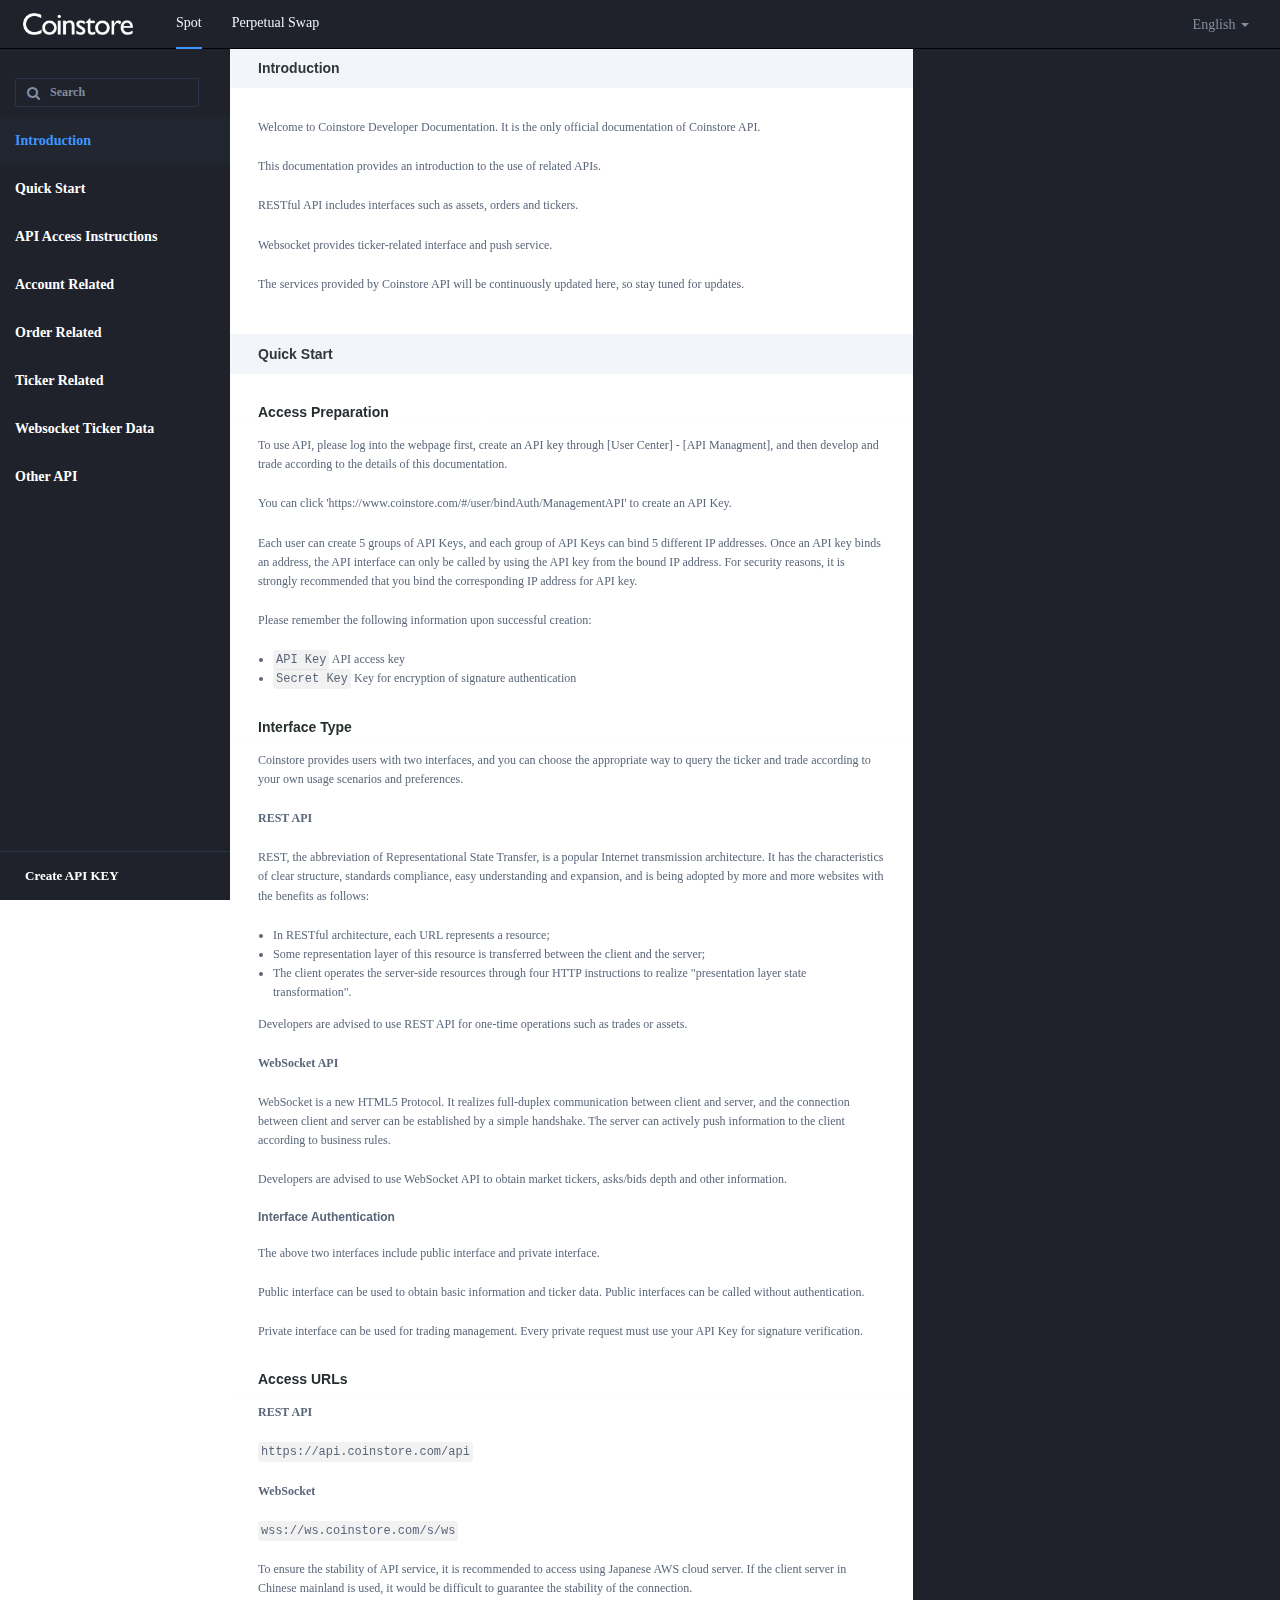
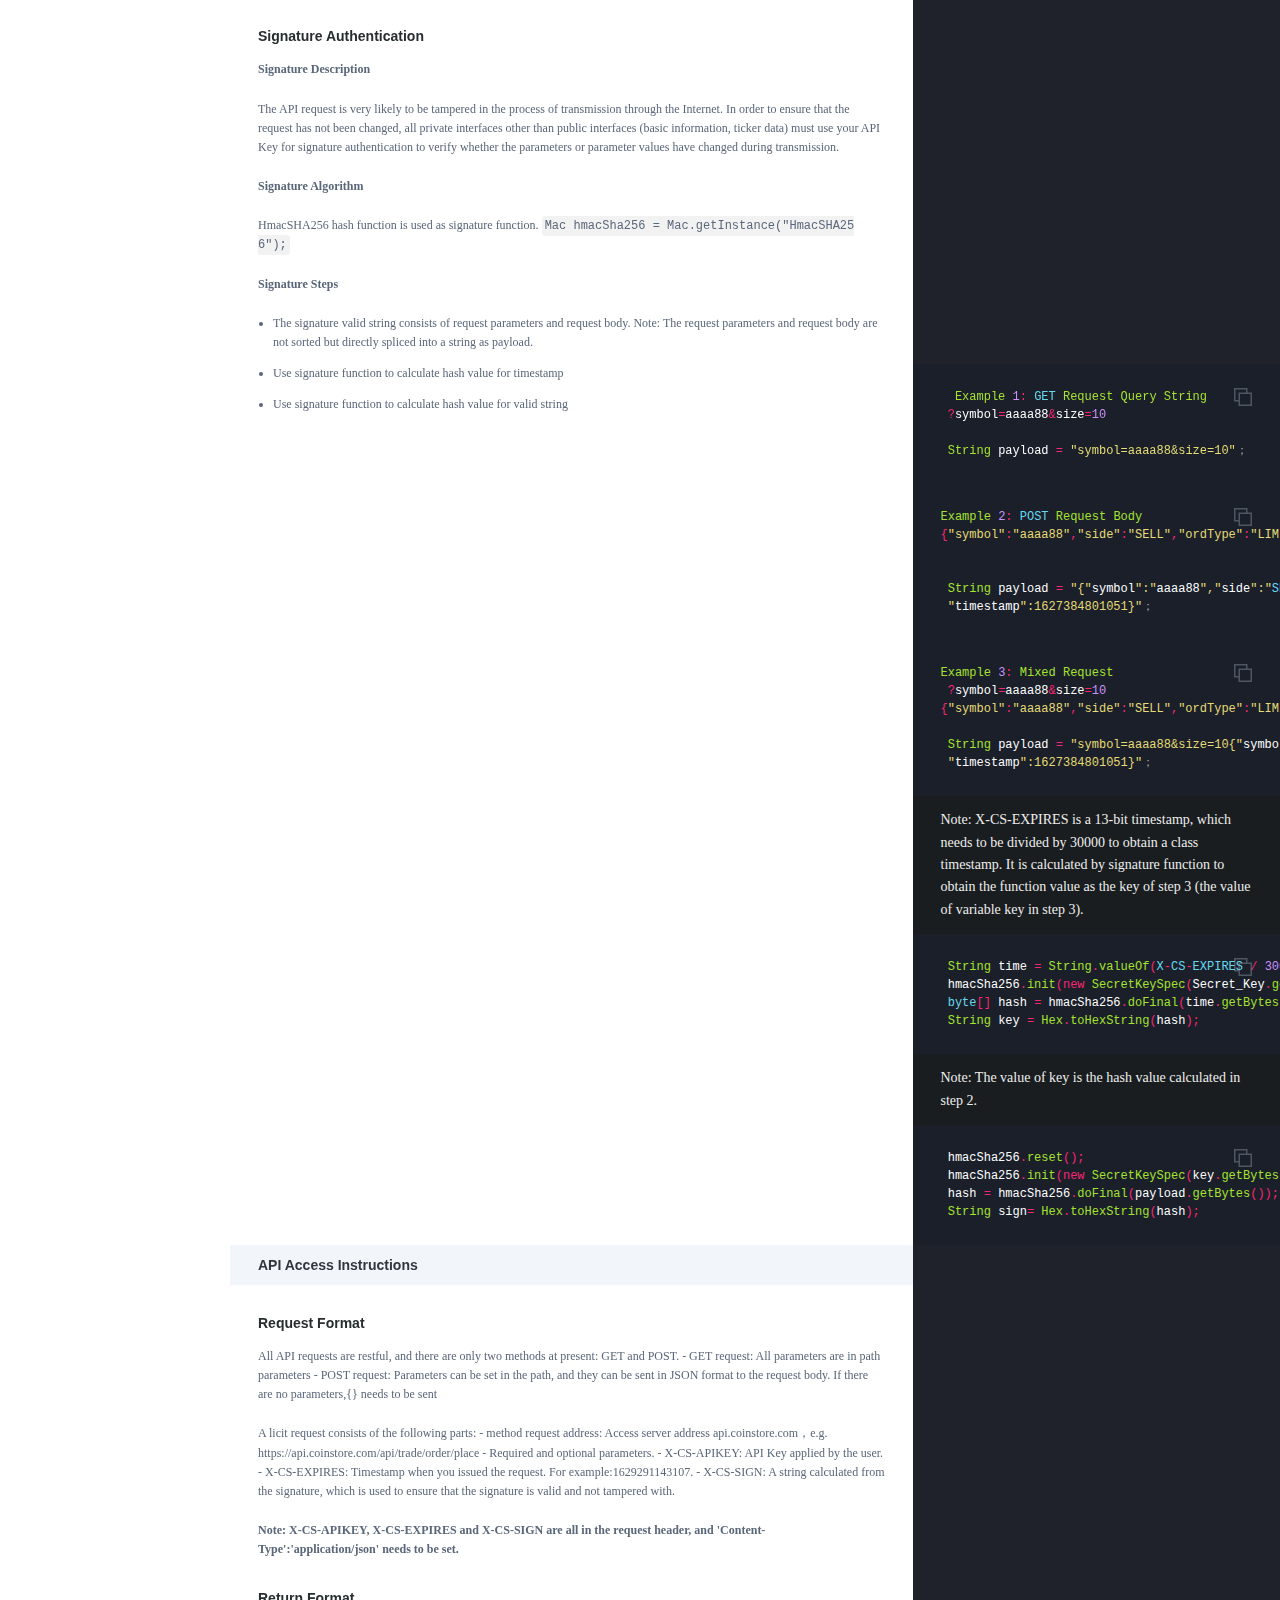
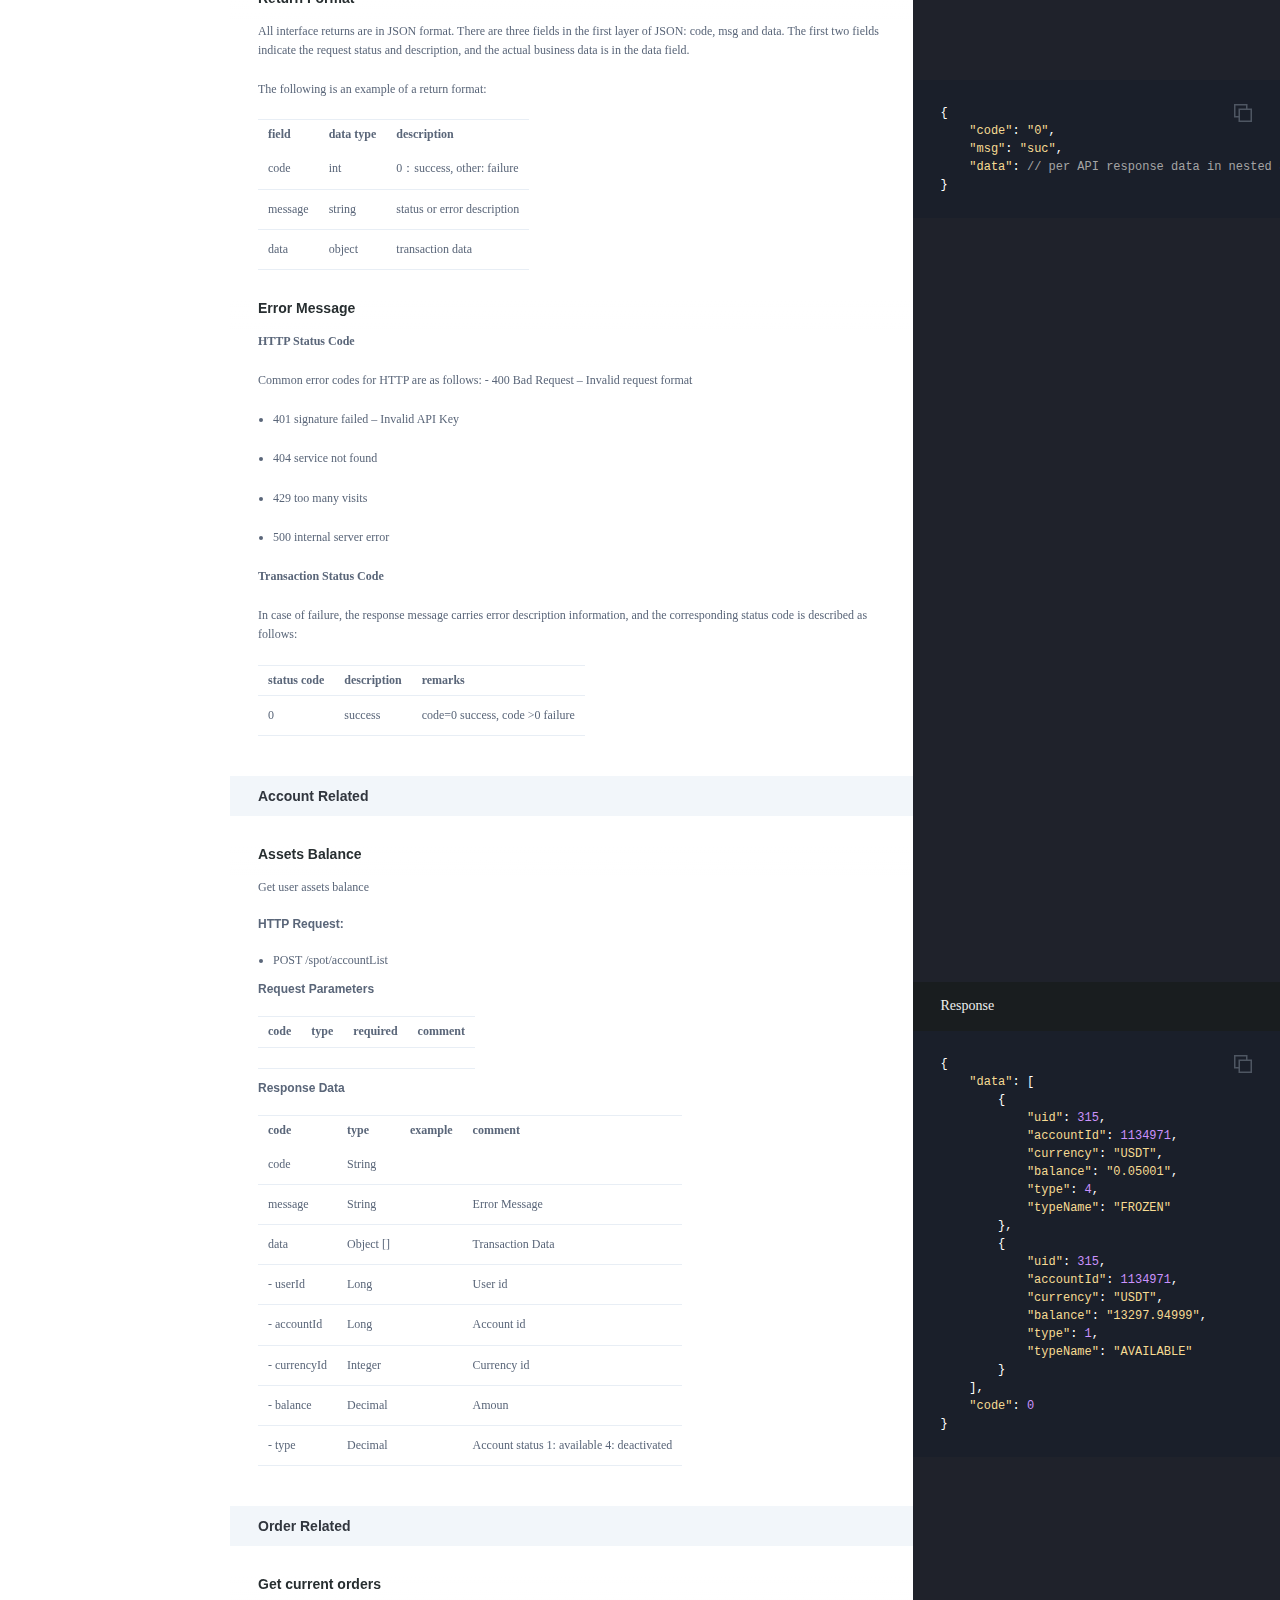
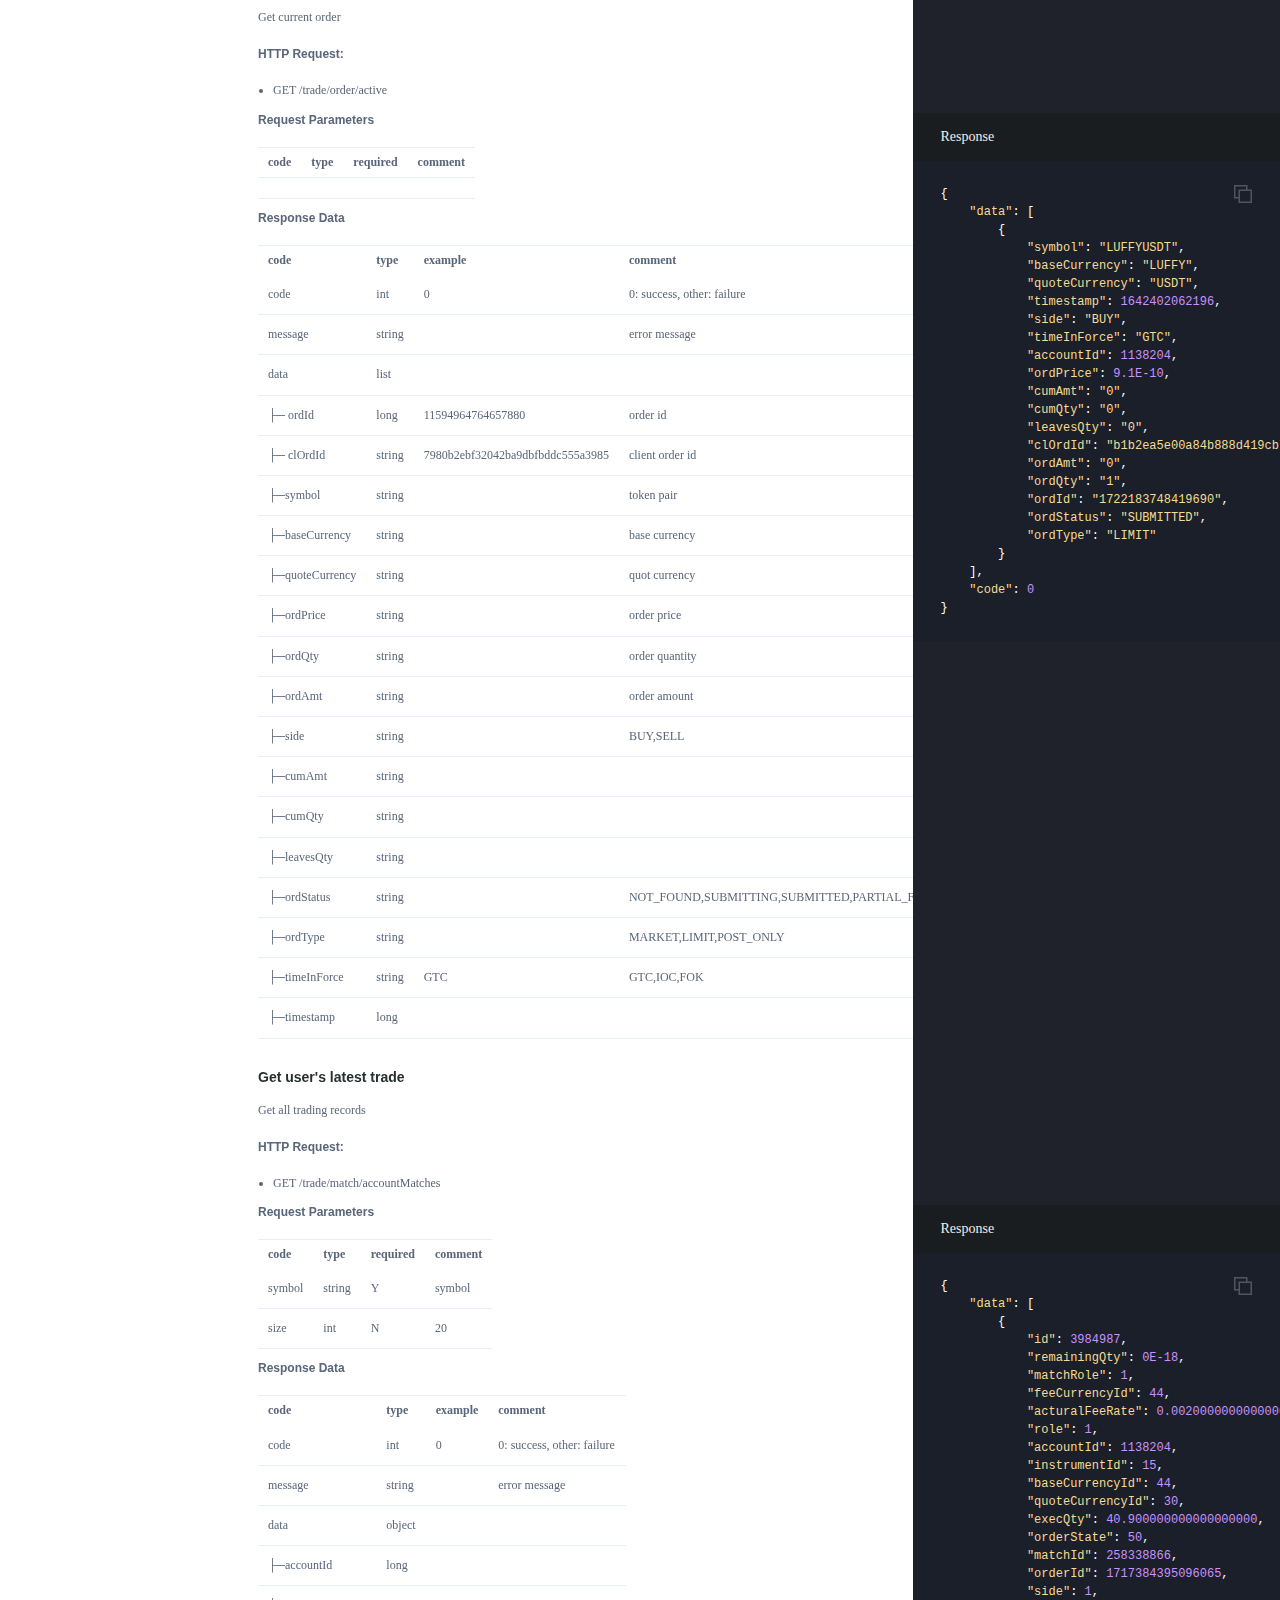
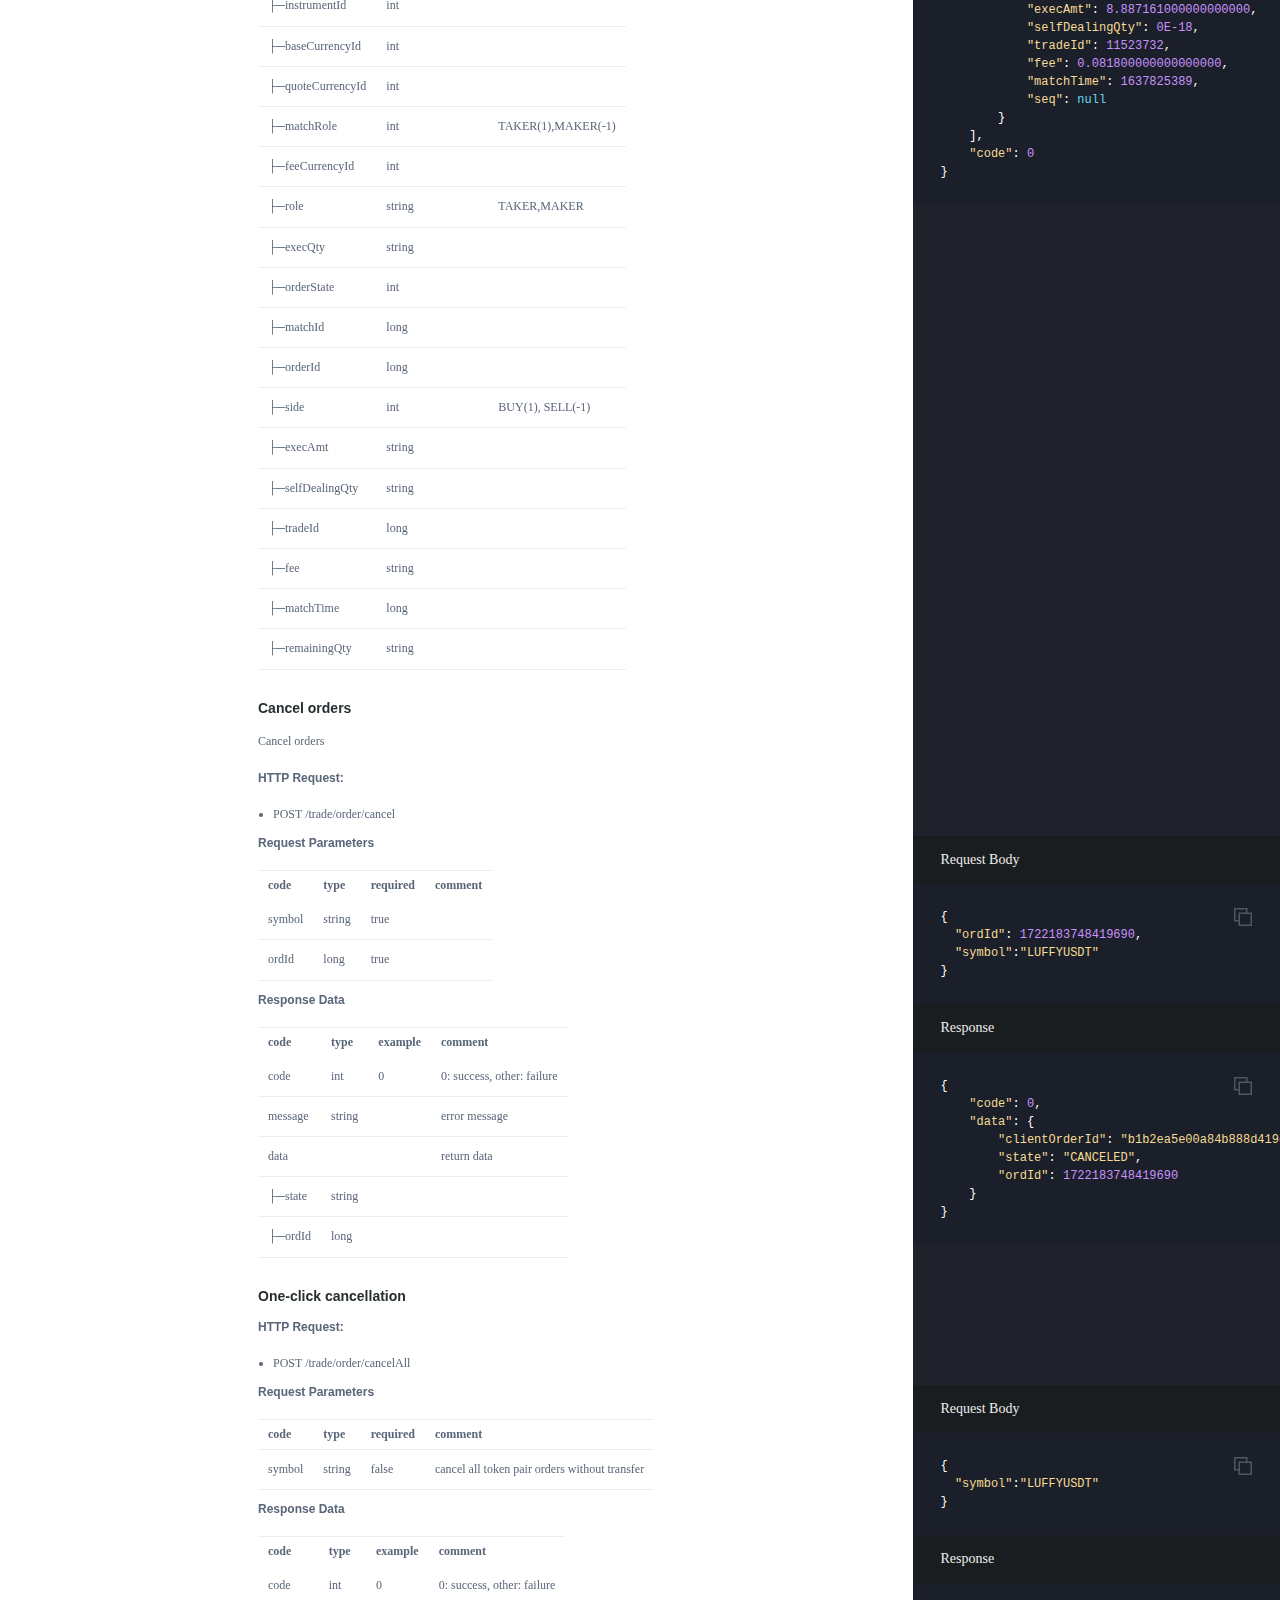
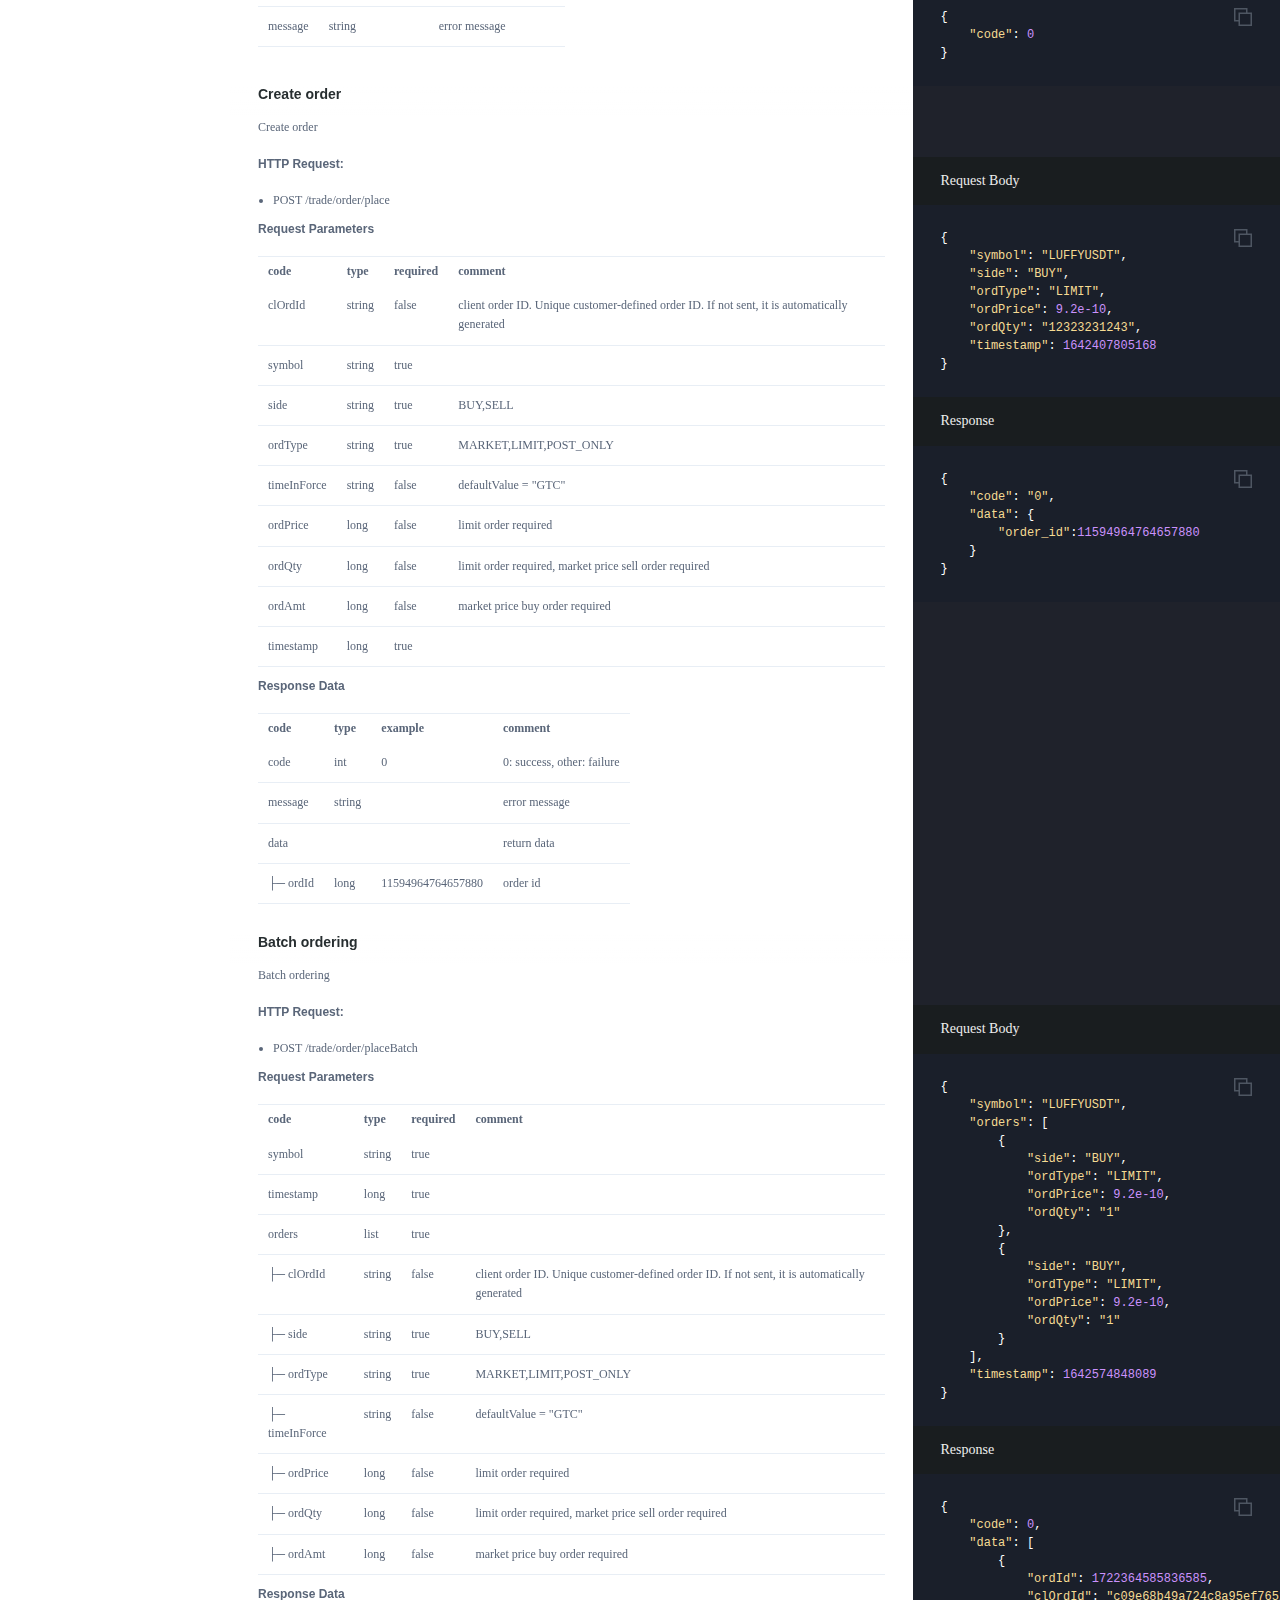
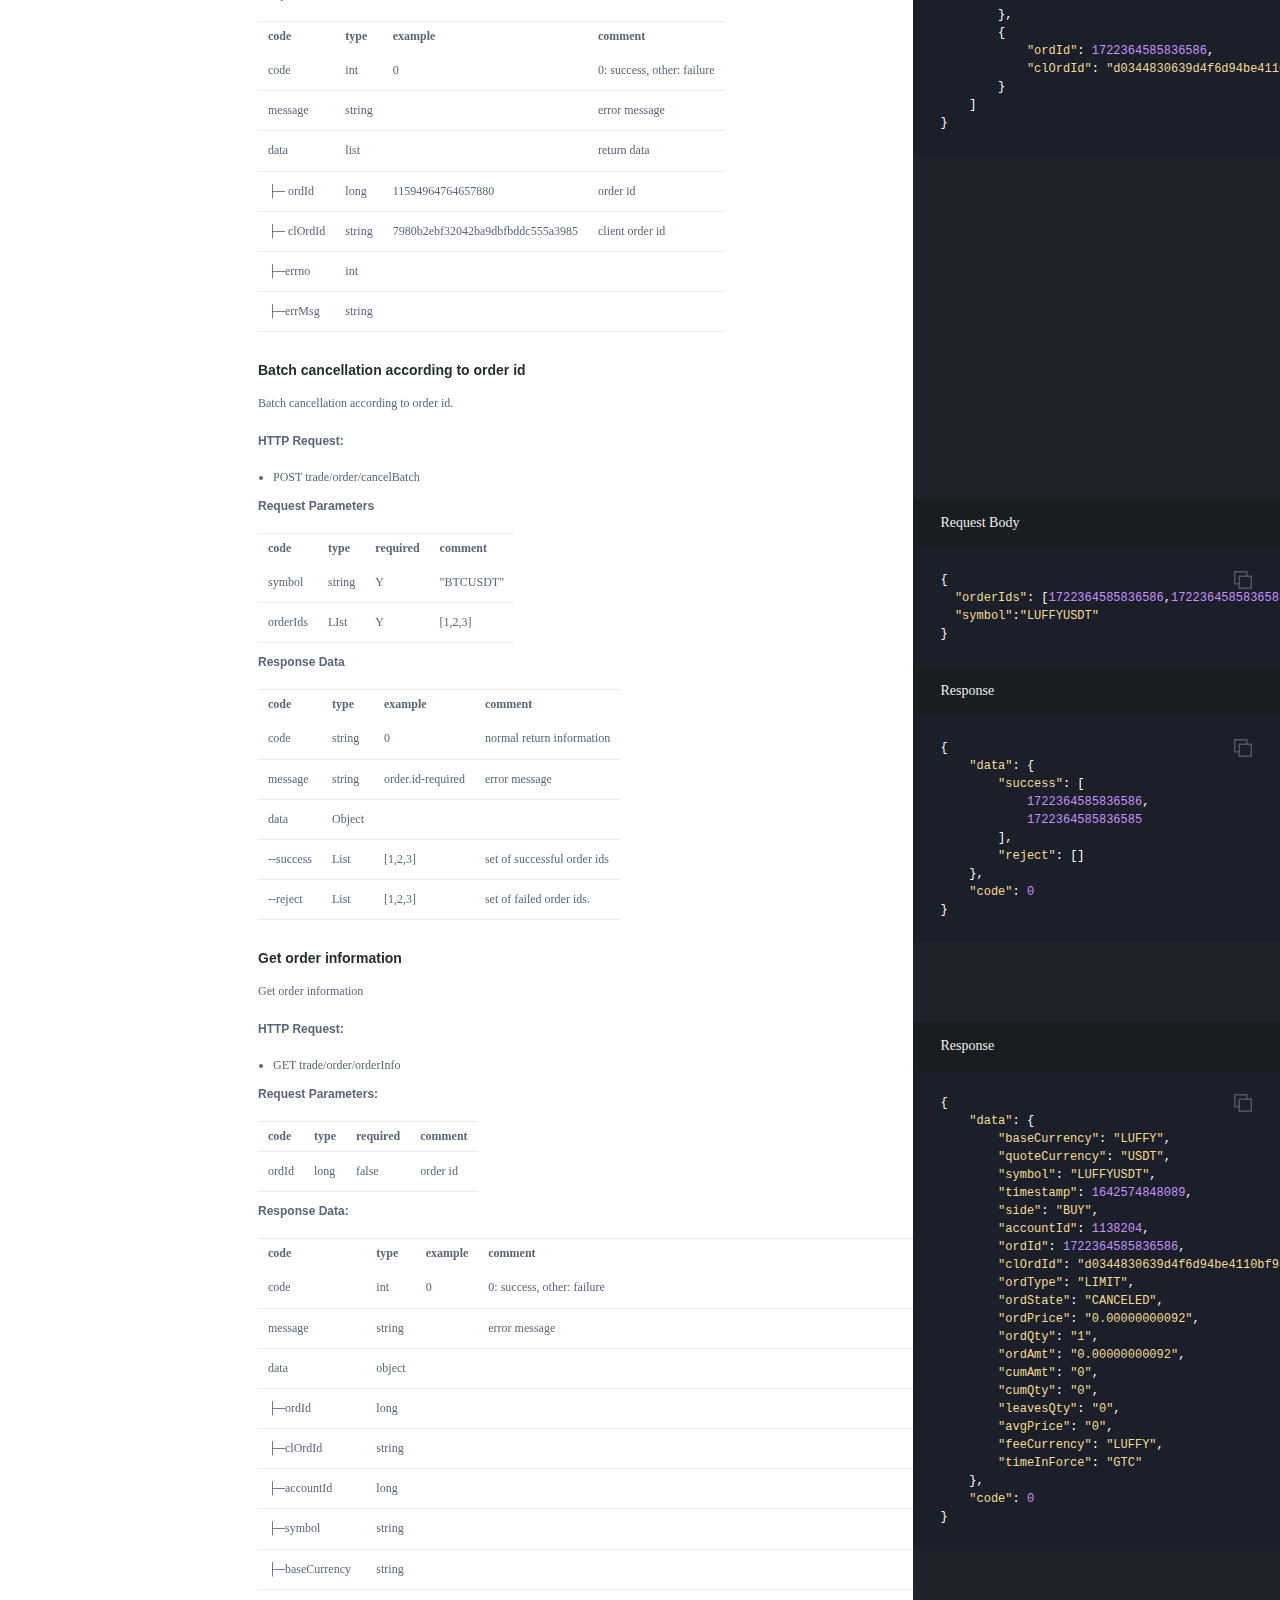
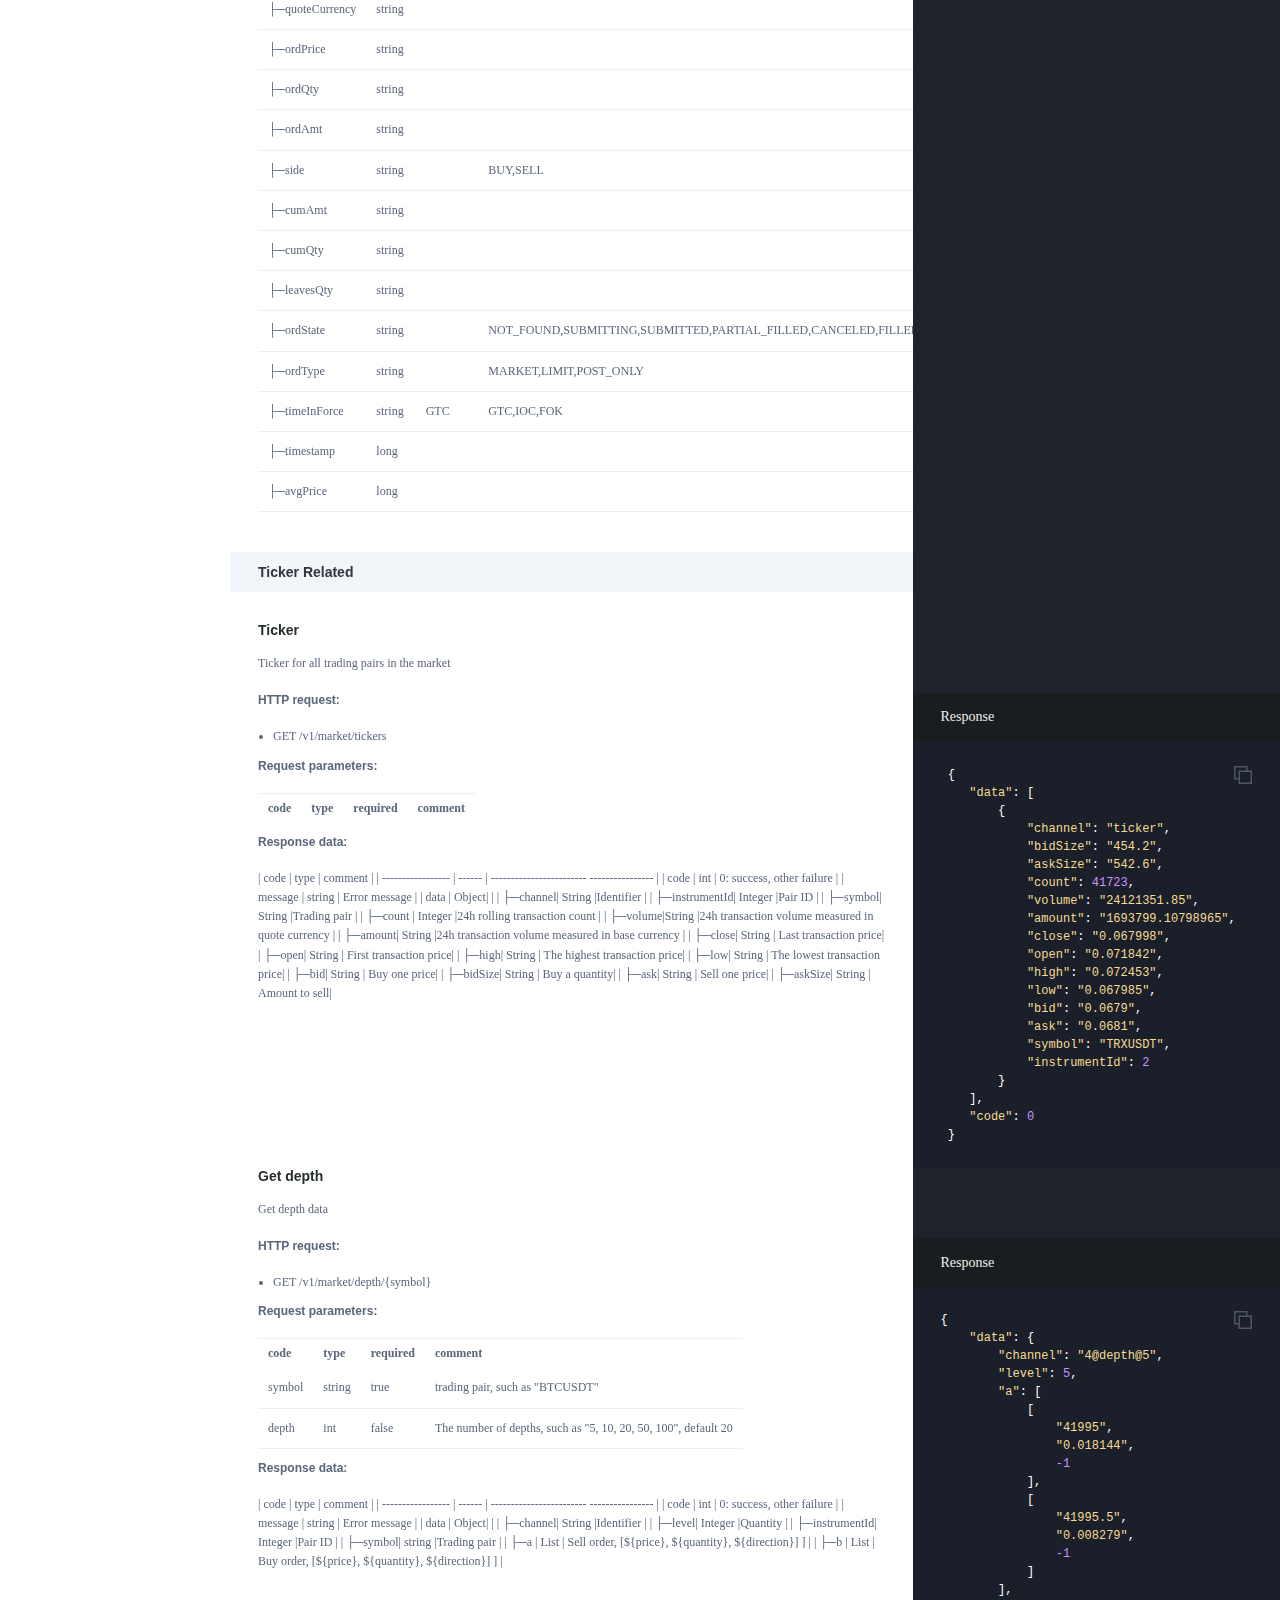
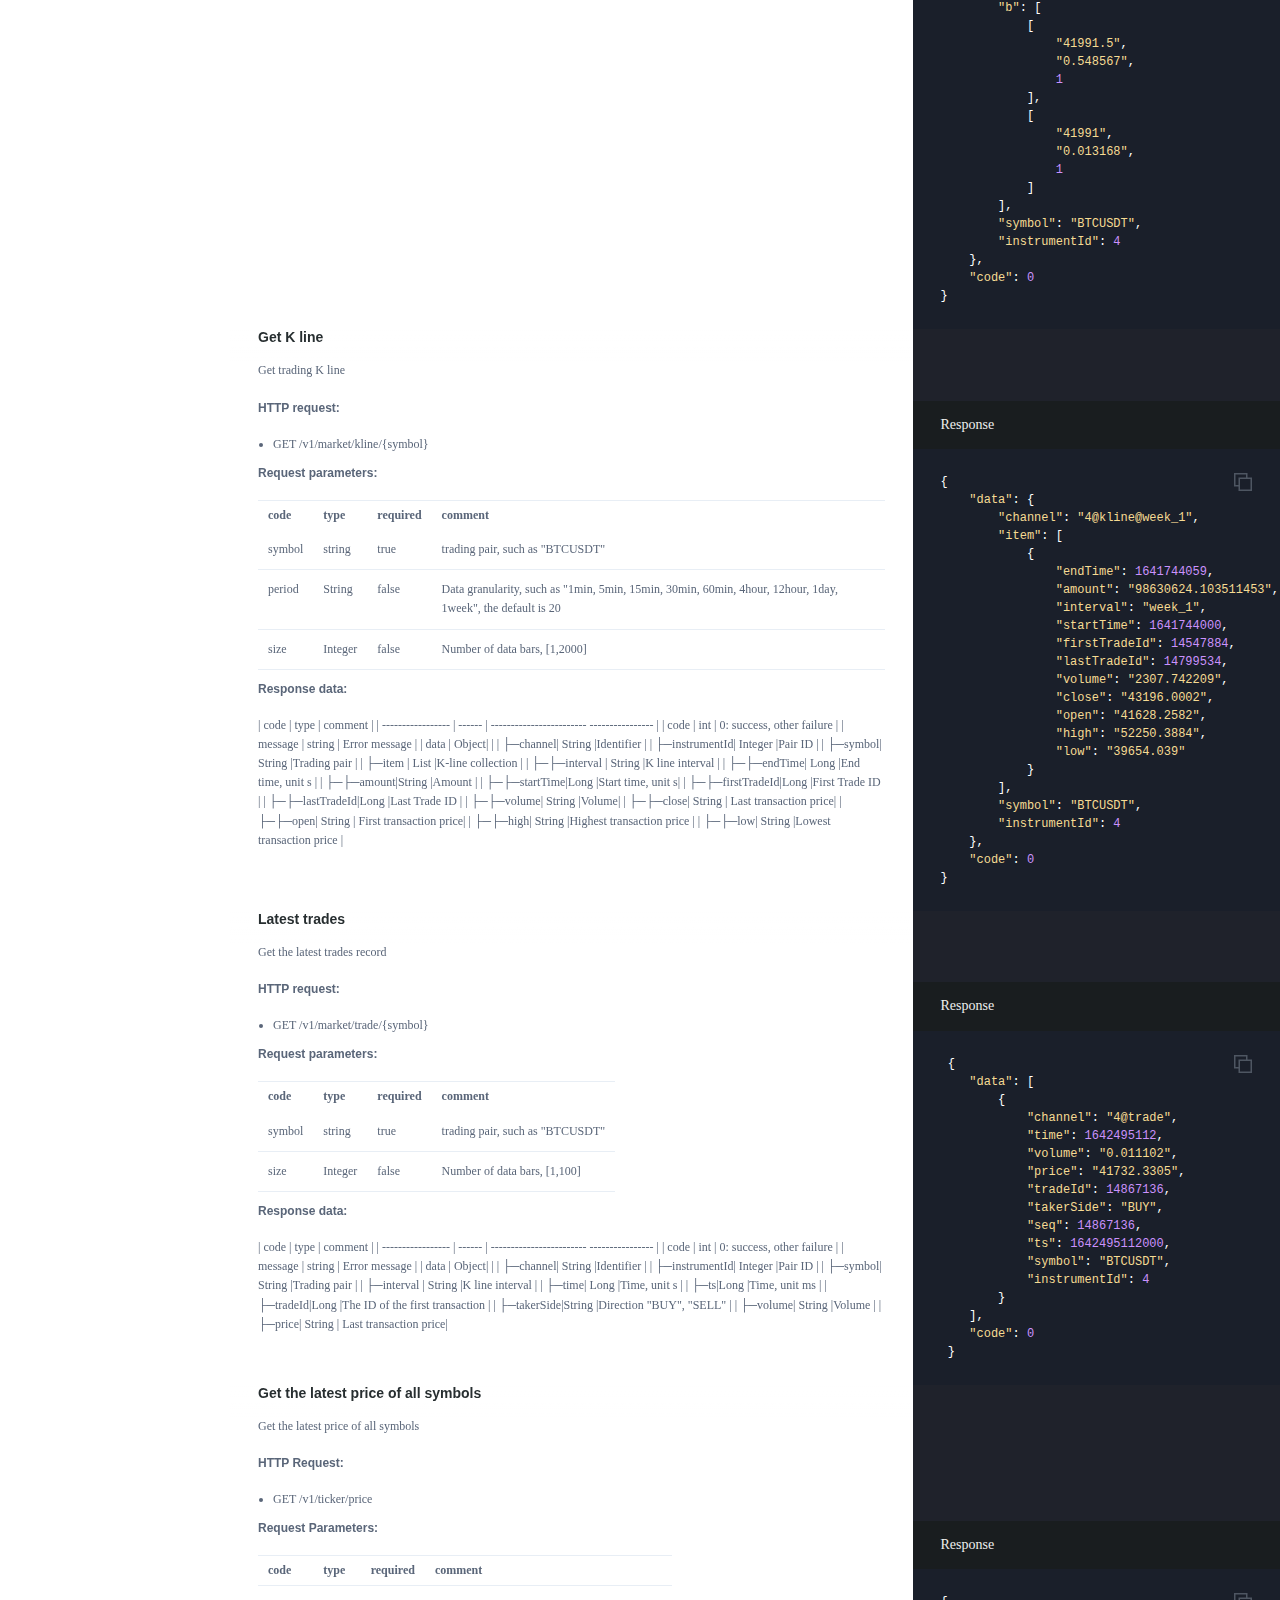
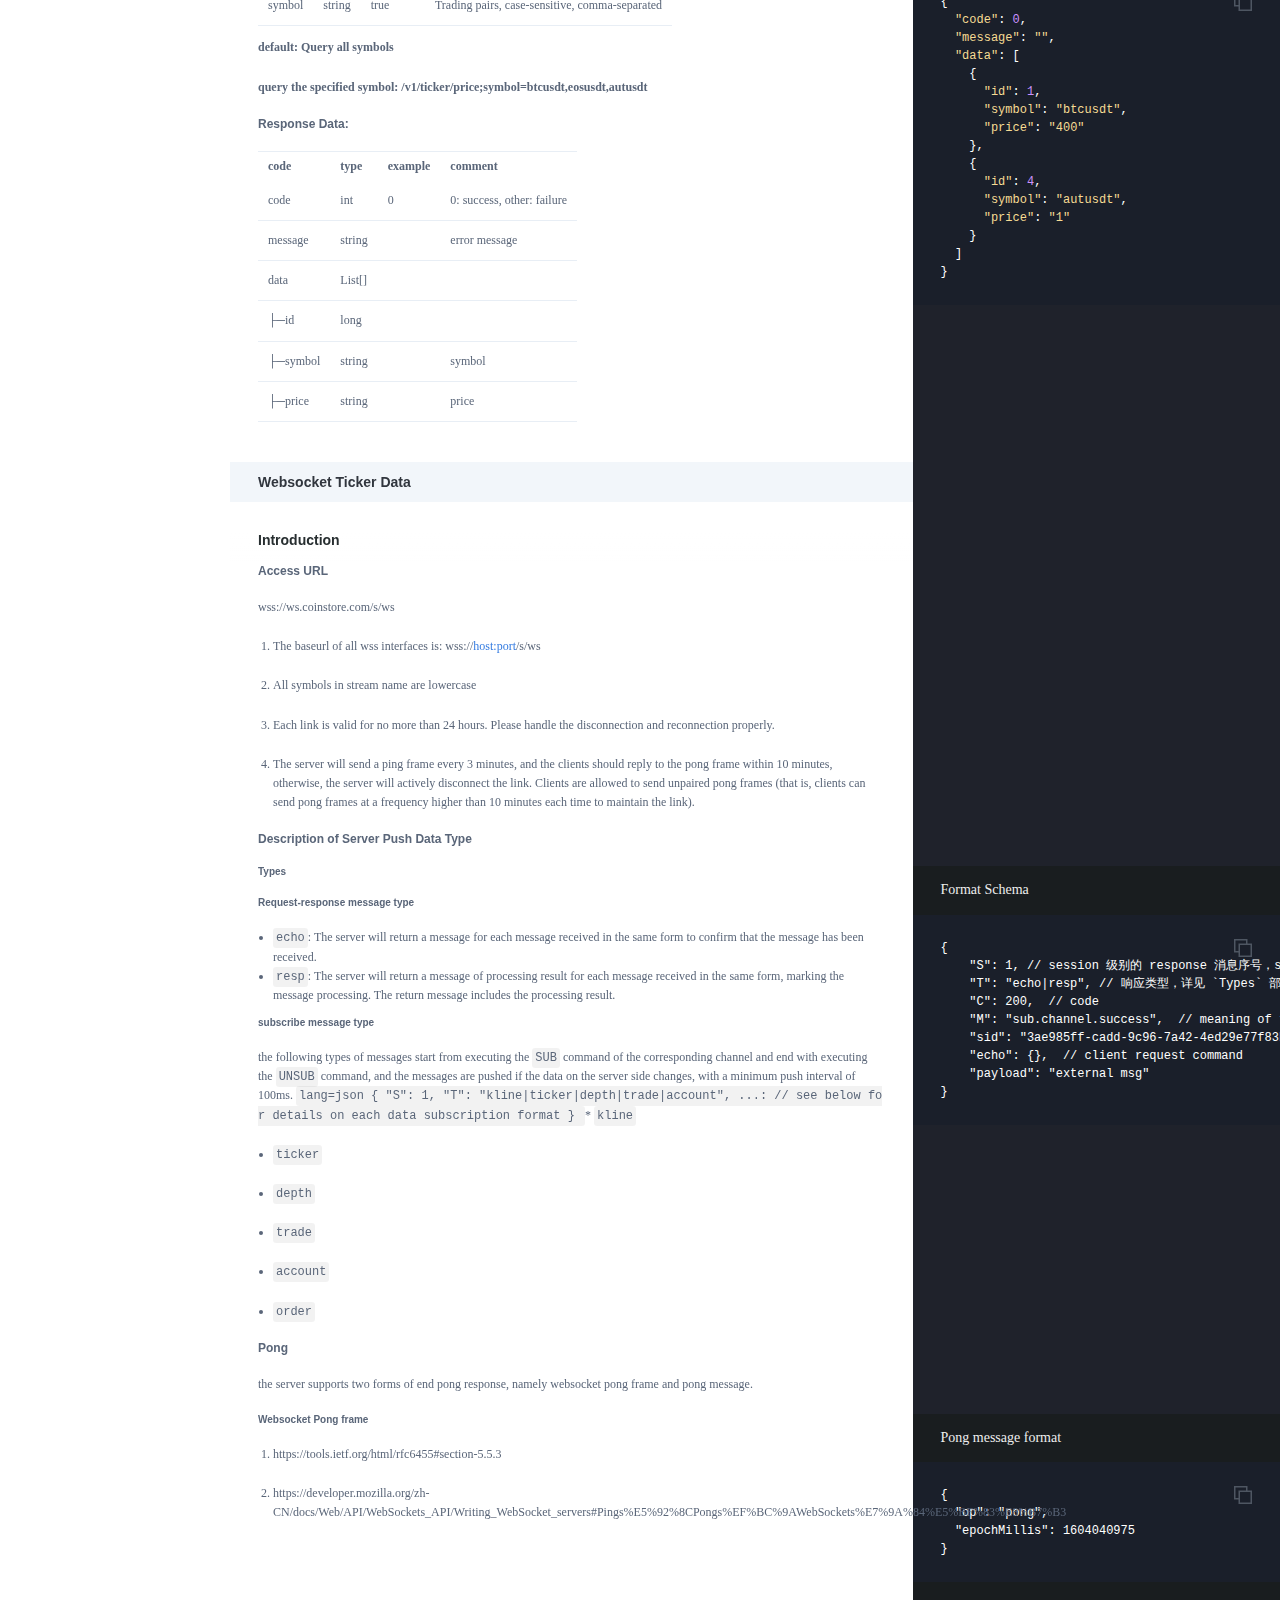
==== commit fe383f6e: "publish: fix orderInfo" ====
--- a/en/index.html
+++ b/en/index.html
@@ -5,7 +5,7 @@
     <meta charset="utf-8">
     <meta content="IE=edge,chrome=1" http-equiv="X-UA-Compatible">
     <meta name="viewport" content="width=device-width, initial-scale=1, maximum-scale=1">
-    <title>API Documentation</title>
+    <title>Official API Document Of Coinstore</title>
     <link href="../images/favicon-ab07c47e.ico" rel="icon" type="image/ico">
     <style media="screen">
       .highlight table td { padding: 5px; }
@@ -281,8 +281,11 @@
     </style>
     <link href="../stylesheets/screen-297dc653.css" rel="stylesheet" media="screen" />
     <link href="../stylesheets/print-62a209d5.css" rel="stylesheet" media="print" />
-      <script src="../javascripts/all_nosearch-ea811c3e.js"></script>
-
+      <script src="../javascripts/all-1decc47a.js"></script>
+
+    <script>
+      $(function() { setupCodeCopy(); });
+    </script>
   </head>
 
   <body class="en en_index" data-languages="[]">
@@ -290,30 +293,30 @@
       <img src="../images/logo-b34a5437.png" class="logo" alt="" />
       <div class="tabs">
         <ul>
-          <li class="">
-              <a href="">
-                
+          <li class="active">
+              <a href="index.html">
+                Spot
               </a>
           </li>
           <li class="">
-            <a href="">
-              
+            <a href="futures.html">
+              Perpetual Swap
             </a>
           </li>
         </ul>
       </div>
       <div class="lang">
-        <span></span>
+        <span>English</span>
         <img src="../images/down-c11a96e5.png" class="down" alt="" />
         <ul class="lang-list">
-         <li class="">
-            <a href="">
-              
+         <li class="active">
+            <a href="/en">
+              English
             </a>
          </li>
          <li class="">
-            <a href="">
-              
+            <a href="/cn">
+              简体中文
             </a>
          </li>
         </ul>
@@ -325,6 +328,10 @@
       </span>
     </a>
     <div class="toc-wrapper">
+        <div class="search">
+          <input type="text" class="search" id="input-search" placeholder="Search">
+        </div>
+        <ul class="search-results"></ul>
       <ul id="toc" class="toc-list-h1">
           <li>
             <a href="#introduction" class="toc-h1 toc-link" data-title="Introduction">Introduction</a>
@@ -353,7 +360,7 @@
                     <a href="#request-format" class="toc-h2 toc-link" data-title=" Request Format "><span id="a3"> Request Format </span></a>
                   </li>
                   <li>
-                    <a href="#return-format" class="toc-h2 toc-link" data-title=" Return Format "><span id="a3"> Return Format </span></a>
+                    <a href="#return-format" class="toc-h2 toc-link" data-title="Return Format"><span id="a3">Return Format</span></a>
                   </li>
                   <li>
                     <a href="#error-message" class="toc-h2 toc-link" data-title="Error Message">Error Message</a>
@@ -484,7 +491,7 @@
                   </li>
               </ul>
           </li>
-        <li class="create_api"><a target="_blank" href="https://www.coinstore.com/#/user/bindAuth/ManagementAPI"></a></li>
+        <li class="create_api"><a target="_blank" href="https://www.coinstore.com/#/user/bindAuth/ManagementAPI">Create API KEY</a></li>
       </ul>
     </div>
     <div class="page-wrapper">
@@ -609,23 +616,23 @@
  <span class="nc">String</span> <span class="n">sign</span><span class="o">=</span> <span class="nc">Hex</span><span class="o">.</span><span class="na">toHexString</span><span class="o">(</span><span class="n">hash</span><span class="o">);</span>
 </code></pre></div><h1 id='api-access-instructions'>API Access Instructions</h1><h2 id='request-format'><span id="a3"> Request Format </span></h2>
 <p>All API requests are restful, and there are only two methods at present: GET and POST.
-- GET request: all parameters are in path parameters;
-- POST request: Parameters can be set in the path, and they can be sent in JSON format to the request body. If there are no parameters, {} needs to be sent.</p>
+- GET request: All parameters are in path parameters
+- POST request: Parameters can be set in the path, and they can be sent in JSON format to the request body. If there are no parameters,{} needs to be sent</p>
 
 <p>A licit request consists of the following parts:
-- method request address: i.e. the access server address api.coinstore.com. https://api.coinstore.com/api/trade/order/place - required and optional parameters.
+- method request address: Access server address api.coinstore.com，e.g. https://api.coinstore.com/api/trade/order/place
 - Required and optional parameters.
 - X-CS-APIKEY: API Key applied by the user.
-- X-CS-EXPIRES： Timestamp when you issued the request. For example: 1629291143107.
+- X-CS-EXPIRES: Timestamp when you issued the request. For example:1629291143107.
 - X-CS-SIGN: A string calculated from the signature, which is used to ensure that the signature is valid and not tampered with.</p>
 
 <p><strong>Note: X-CS-APIKEY, X-CS-EXPIRES and X-CS-SIGN are all in the request header, and &#39;Content-Type&#39;:&#39;application/json&#39; 
 needs to be set.</strong></p>
-<h2 id='return-format'><span id="a3"> Return Format </span></h2>
+<h2 id='return-format'><span id="a3">Return Format</span></h2>
 <p>All interface returns are in JSON format. There are three fields in the first layer of JSON: code, msg and data. The first two fields indicate the request status and description, and the actual business data is in the data field.</p>
 <div class="highlight"><pre class="highlight json tab-json"><code><span class="p">{</span><span class="w">
     </span><span class="nl">"code"</span><span class="p">:</span><span class="w"> </span><span class="s2">"0"</span><span class="p">,</span><span class="w">
-    </span><span class="nl">"message"</span><span class="p">:</span><span class="w"> </span><span class="s2">"suc"</span><span class="p">,</span><span class="w">
+    </span><span class="nl">"msg"</span><span class="p">:</span><span class="w"> </span><span class="s2">"suc"</span><span class="p">,</span><span class="w">
     </span><span class="nl">"data"</span><span class="p">:</span><span class="w"> </span><span class="err">//</span><span class="w"> </span><span class="err">per</span><span class="w"> </span><span class="err">API</span><span class="w"> </span><span class="err">response</span><span class="w"> </span><span class="err">data</span><span class="w"> </span><span class="err">in</span><span class="w"> </span><span class="err">nested</span><span class="w"> </span><span class="err">JSON</span><span class="w"> </span><span class="err">object</span><span class="w">
 </span><span class="p">}</span><span class="w">
 </span></code></pre></div>
@@ -640,8 +647,8 @@
 </thead><tbody>
 <tr>
 <td>code</td>
-<td>string</td>
-<td>return status</td>
+<td>int</td>
+<td>0：success, other: failure</td>
 </tr>
 <tr>
 <td>message</td>
@@ -664,7 +671,7 @@
 <li><p>401 signature failed – Invalid API Key</p></li>
 <li><p>404 service not found</p></li>
 <li><p>429 too many visits</p></li>
-<li><p>500 internal server error –</p></li>
+<li><p>500 internal server error</p></li>
 </ul>
 
 <p><strong>Transaction Status Code</strong></p>
@@ -1730,16 +1737,10 @@
 </tr>
 </thead><tbody>
 <tr>
-<td>clOrdId</td>
-<td>string</td>
-<td>false</td>
-<td>ordId alternative</td>
-</tr>
-<tr>
 <td>ordId</td>
 <td>long</td>
 <td>false</td>
-<td>clOrdId alternative</td>
+<td>order id</td>
 </tr>
 </tbody></table>
 <h3 id='response-data-9'>Response Data:</h3>
@@ -1848,7 +1849,7 @@
 <td></td>
 </tr>
 <tr>
-<td>├─ordStatus</td>
+<td>├─ordState</td>
 <td>string</td>
 <td></td>
 <td>NOT_FOUND,SUBMITTING,SUBMITTED,PARTIAL_FILLED,CANCELED,FILLED</td>
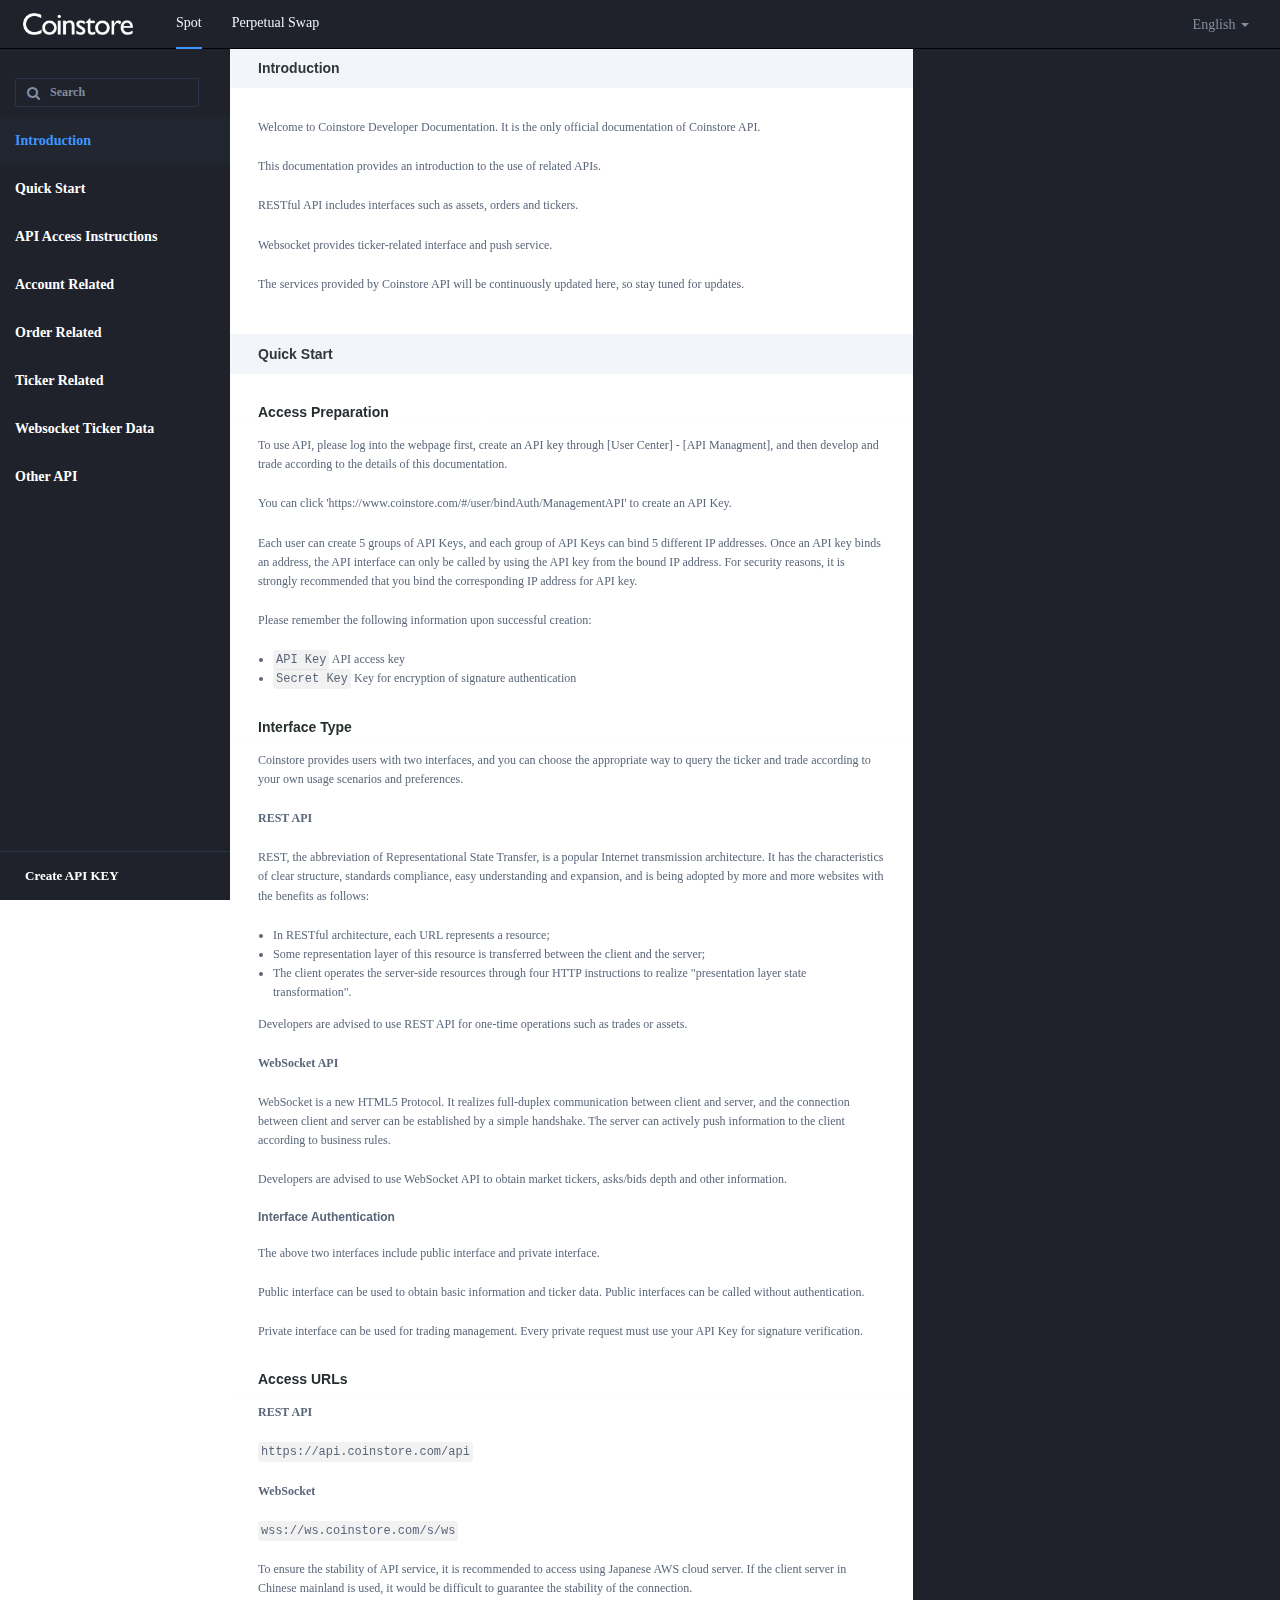
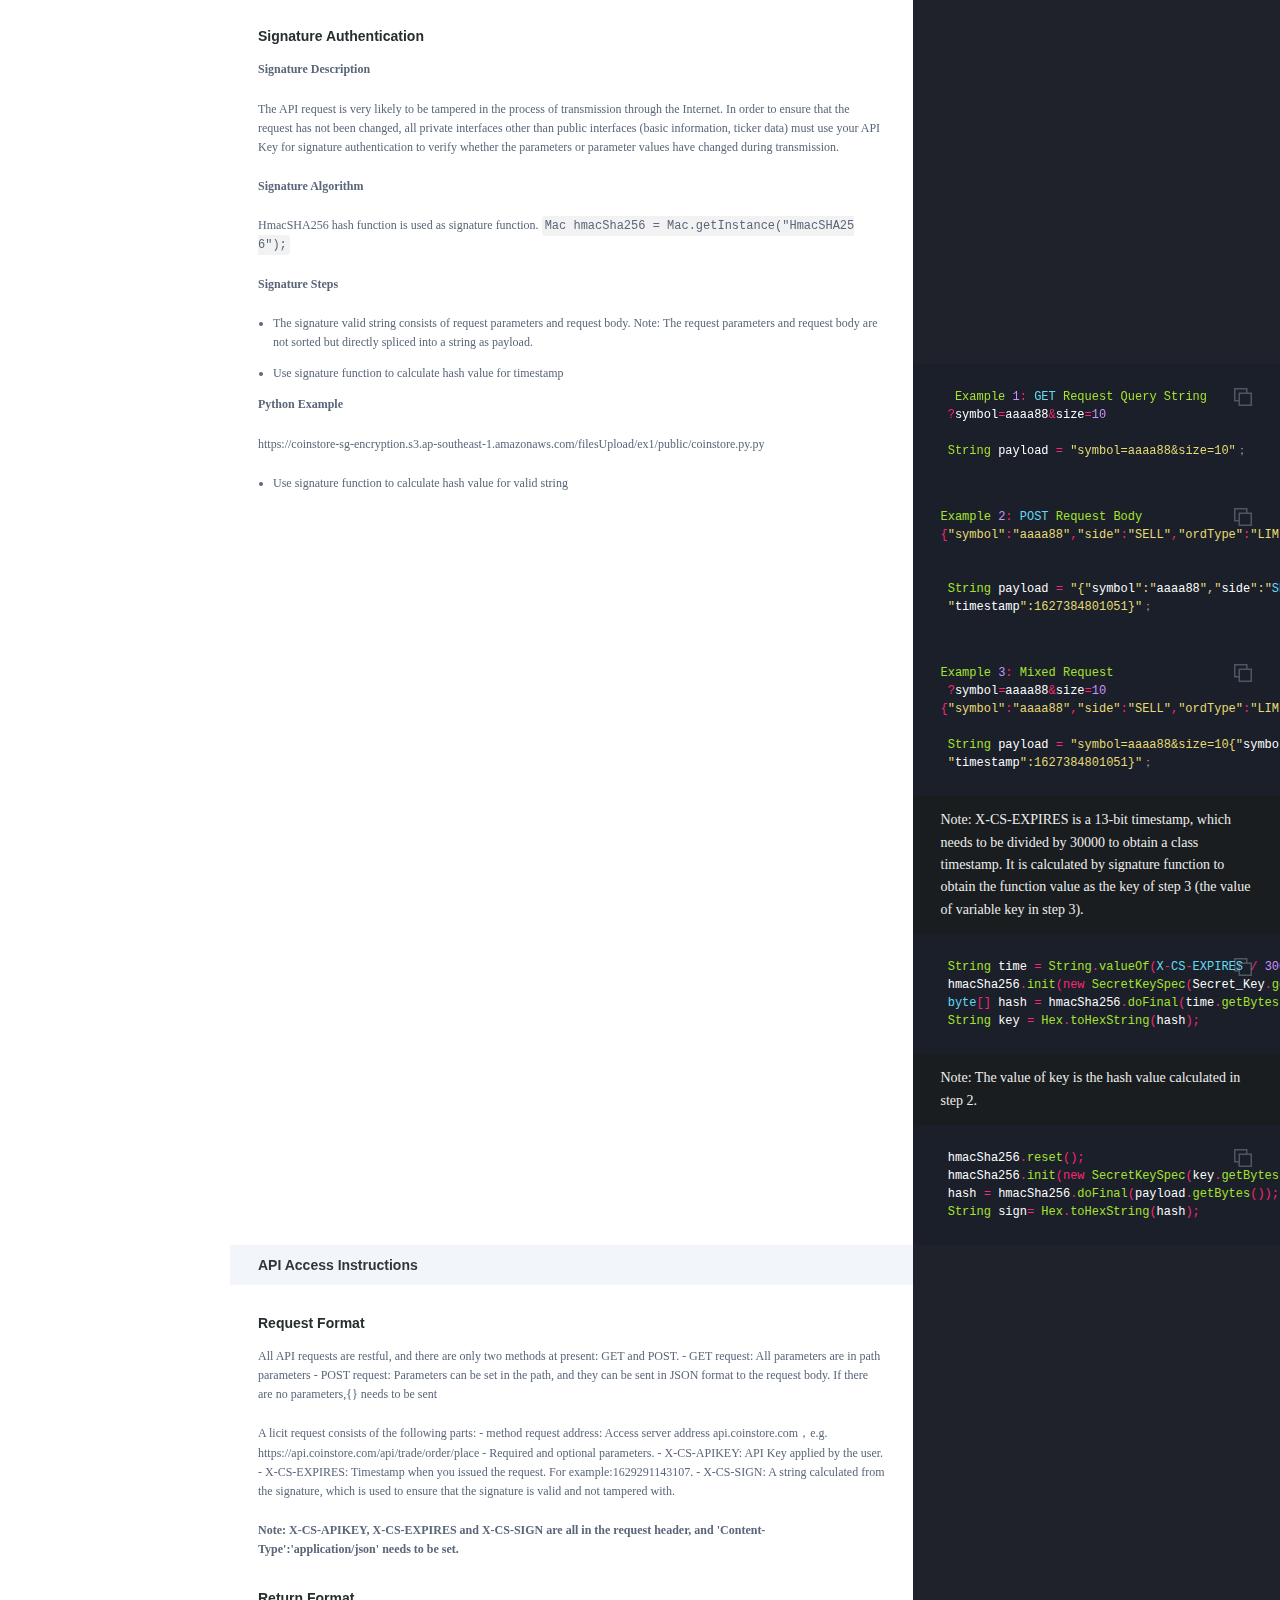
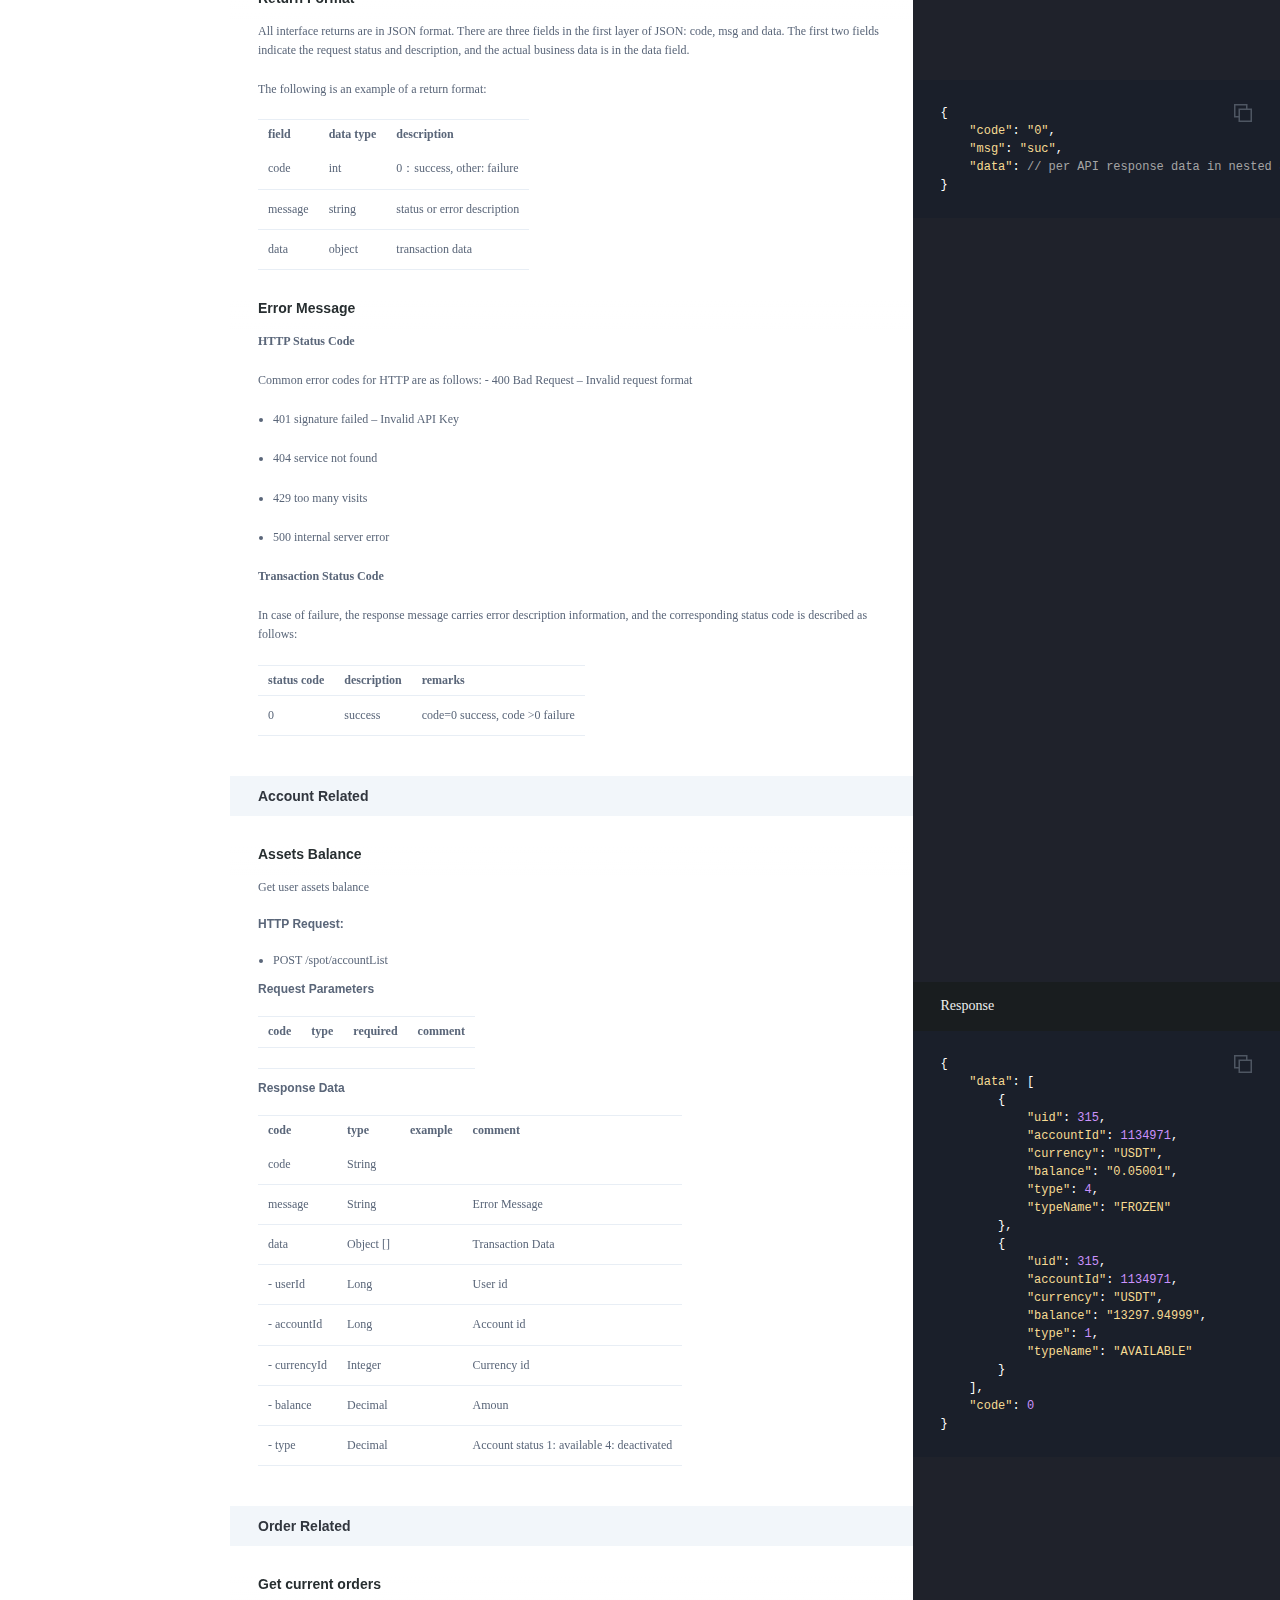
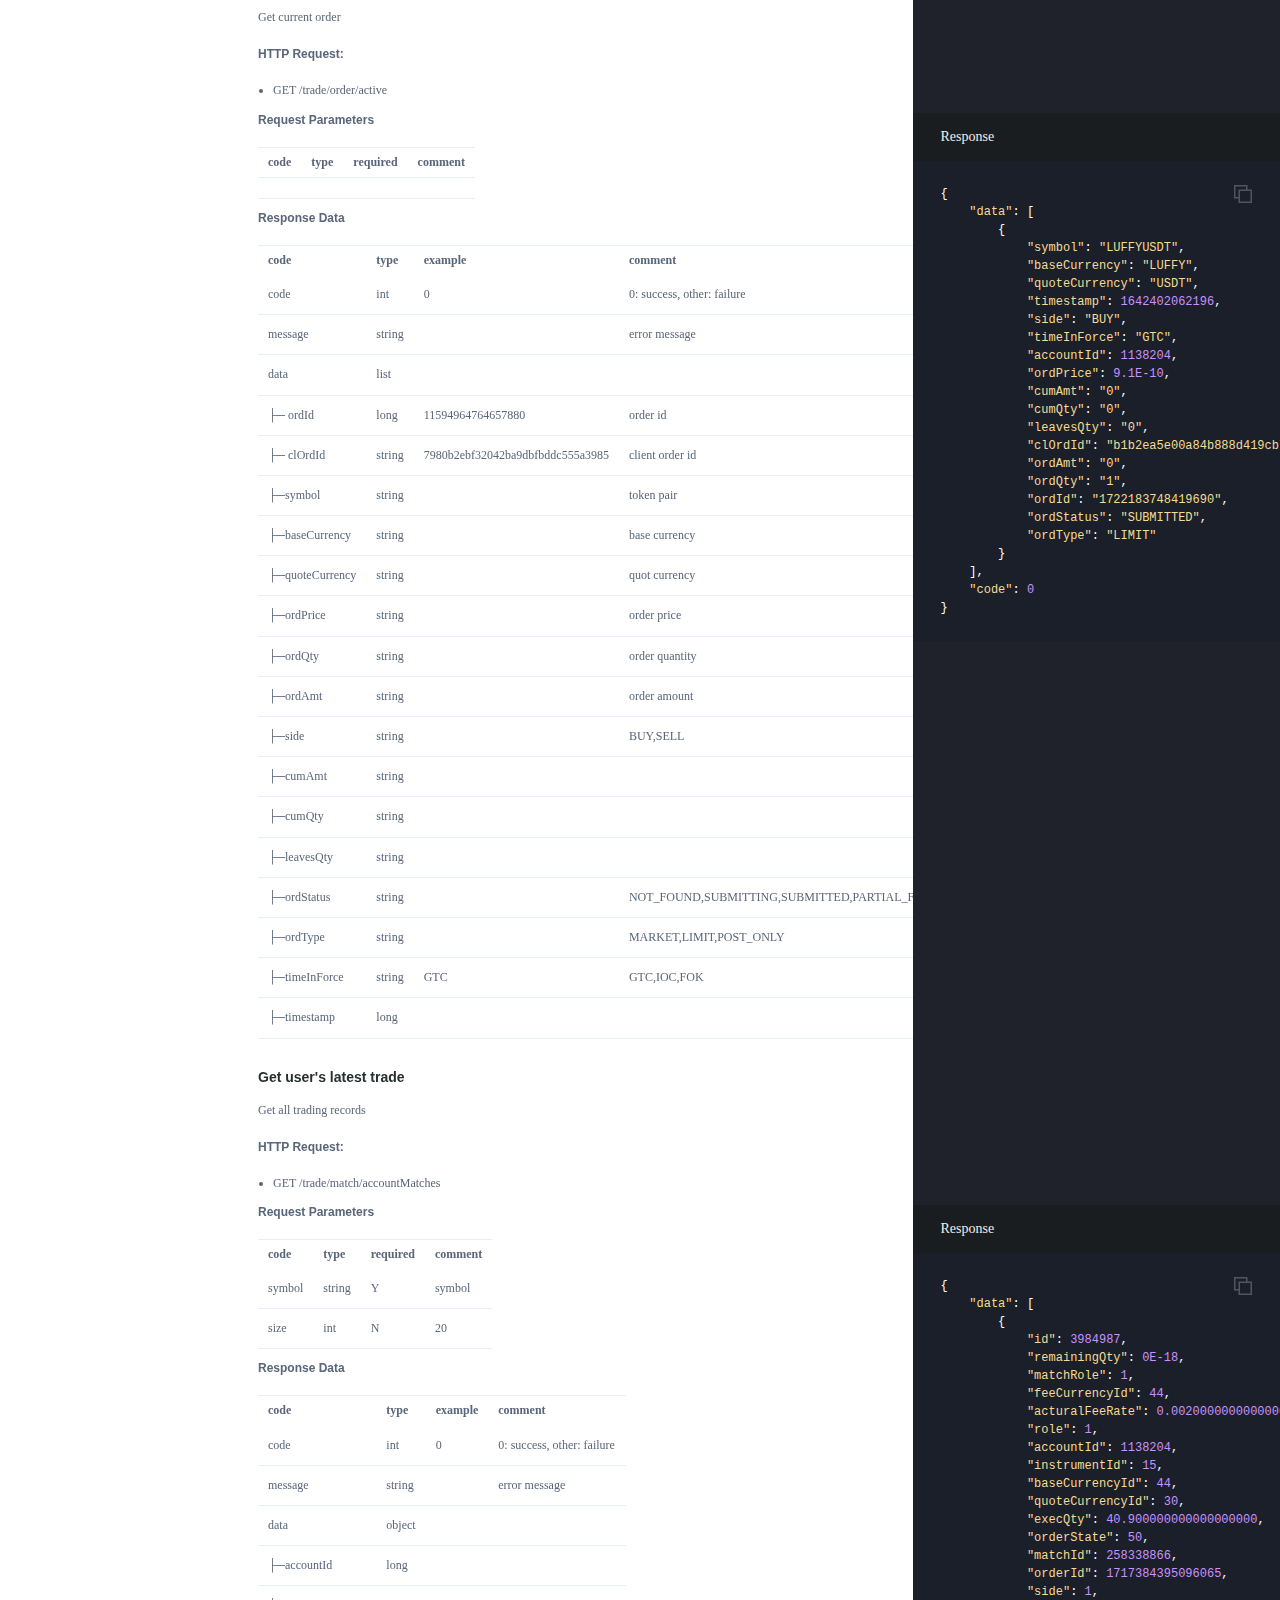
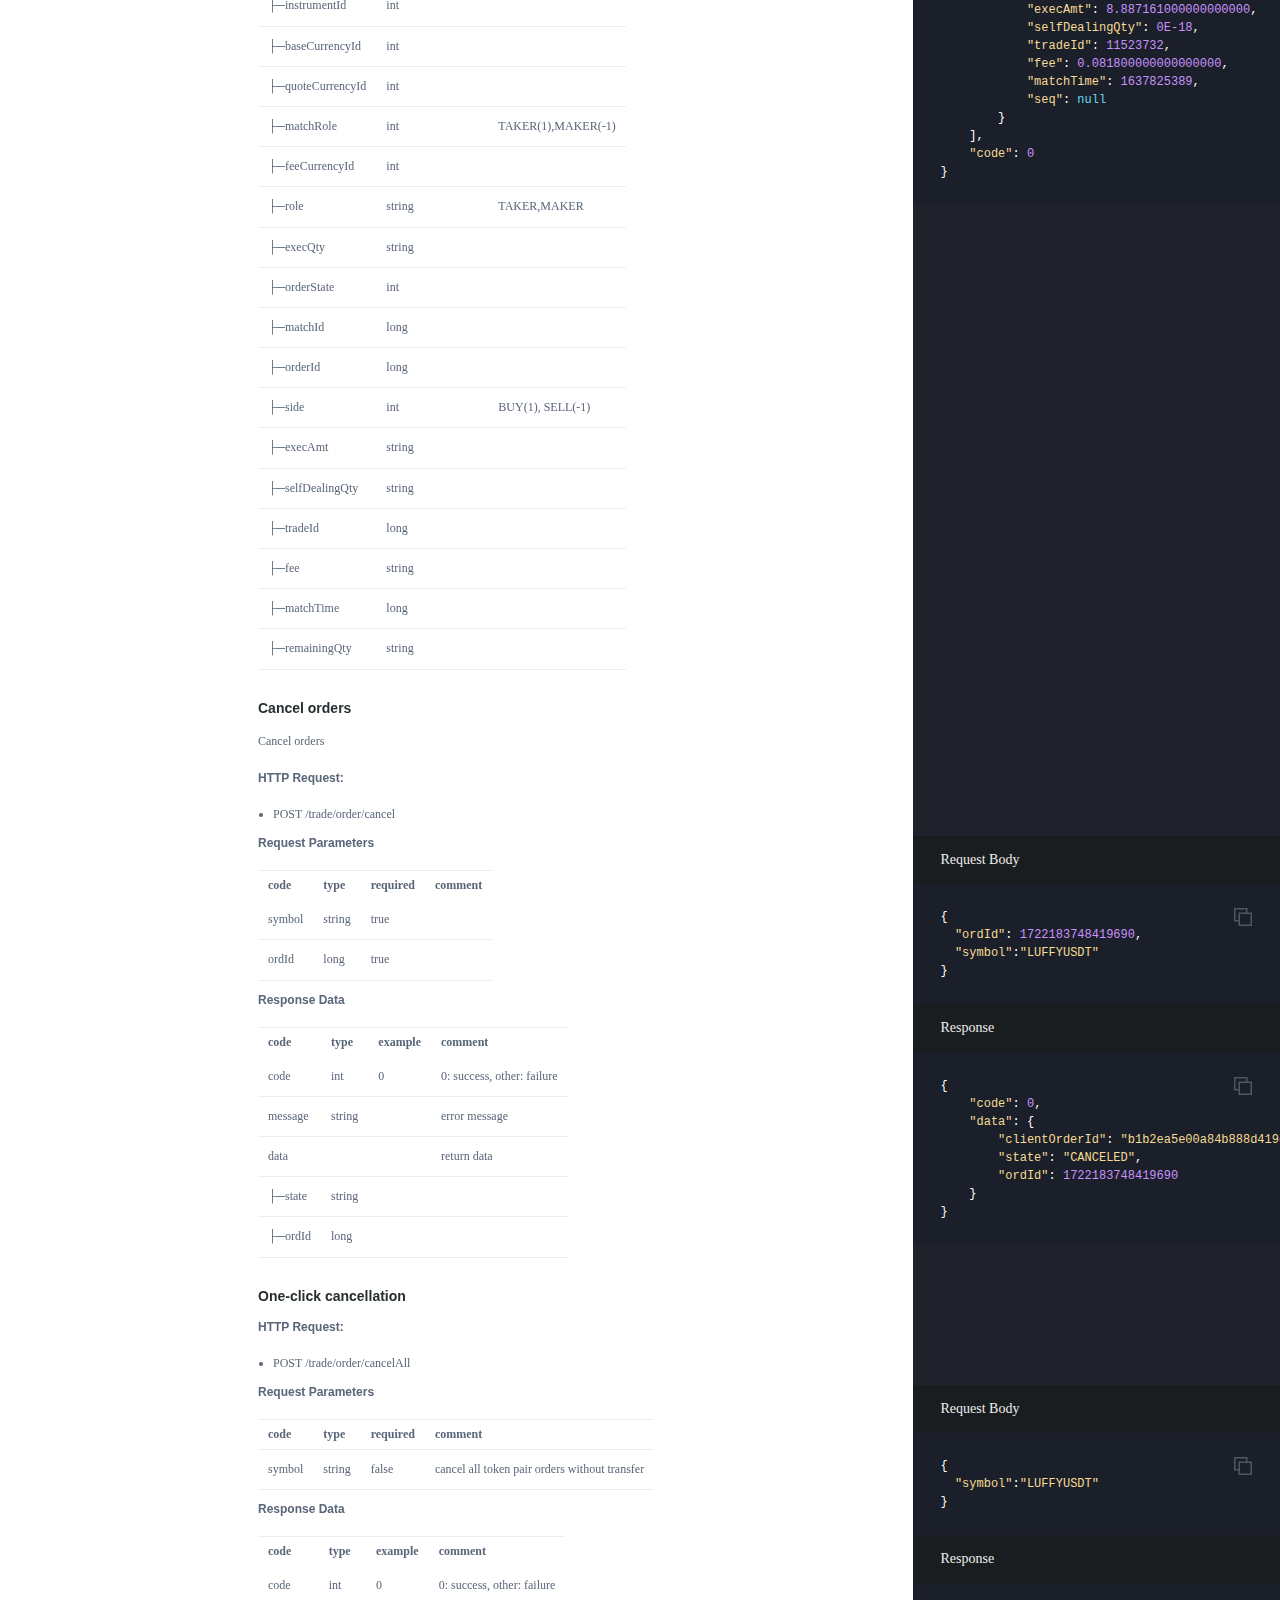
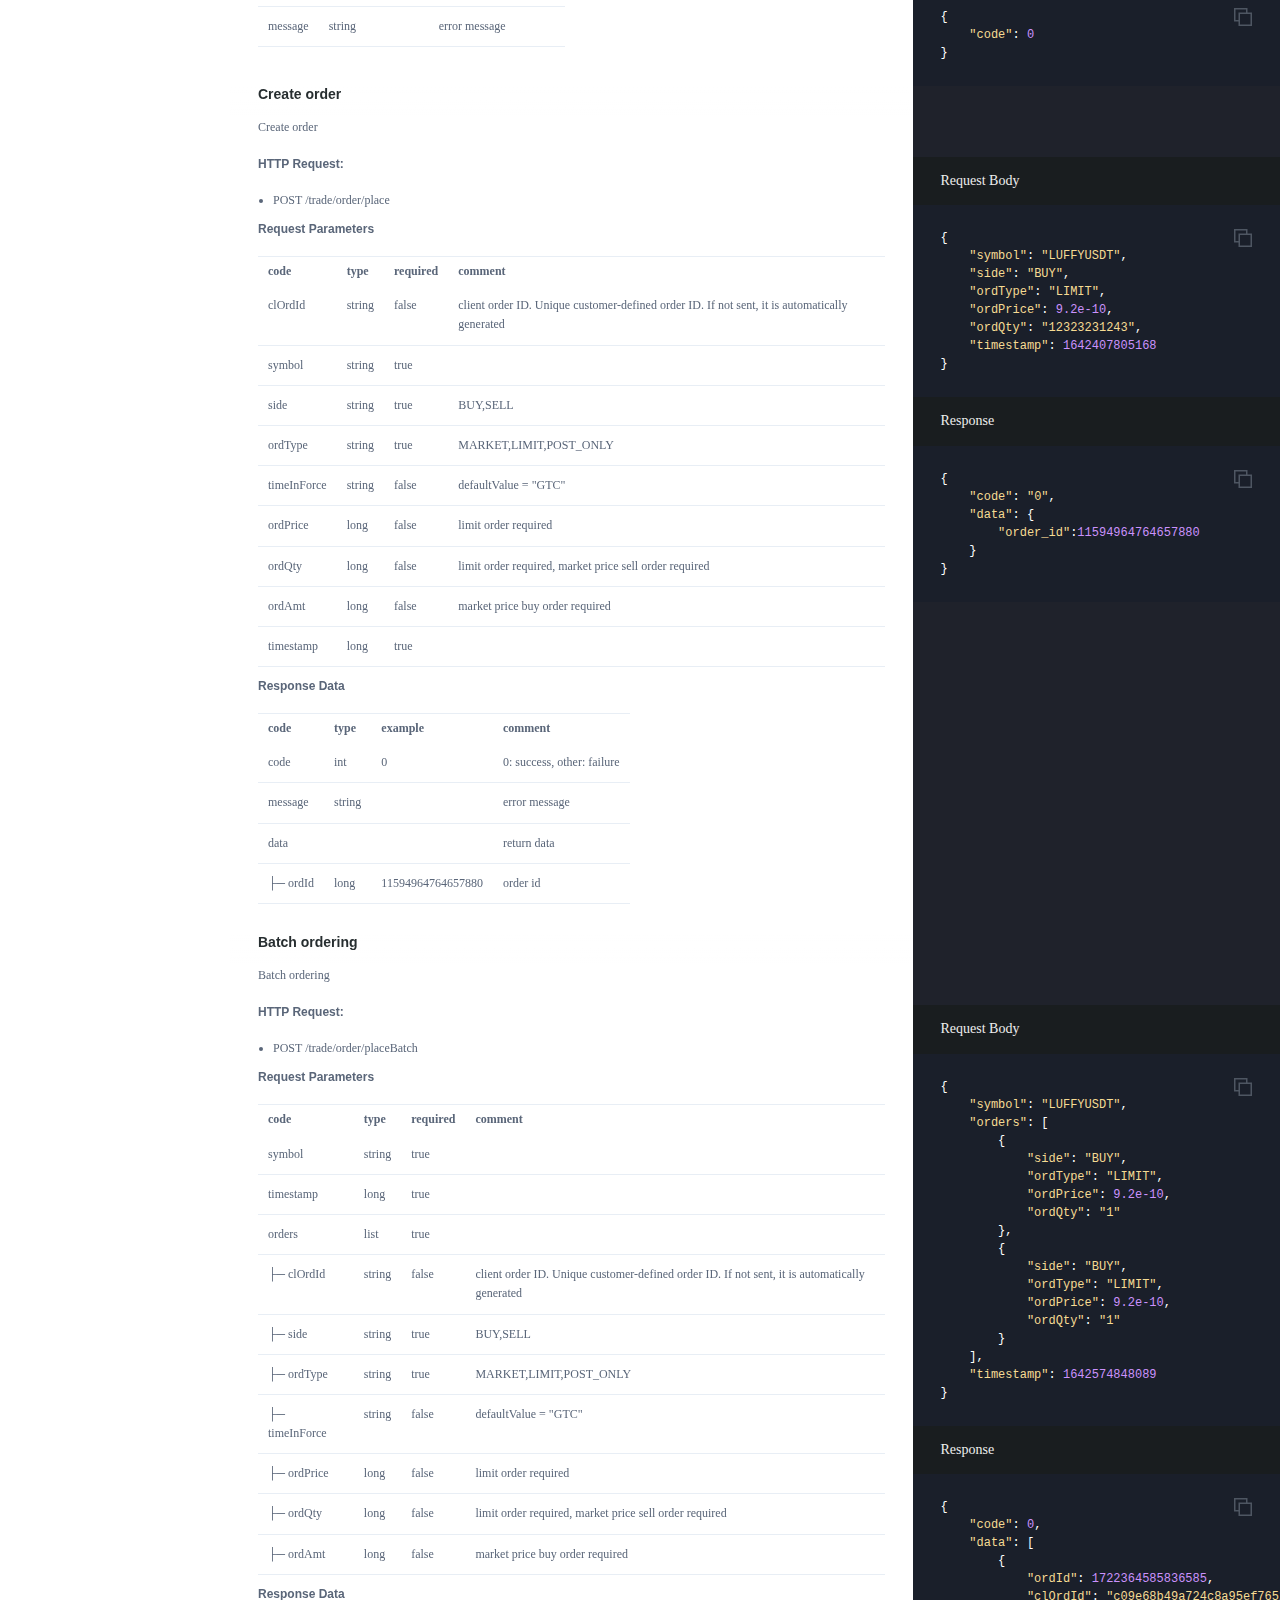
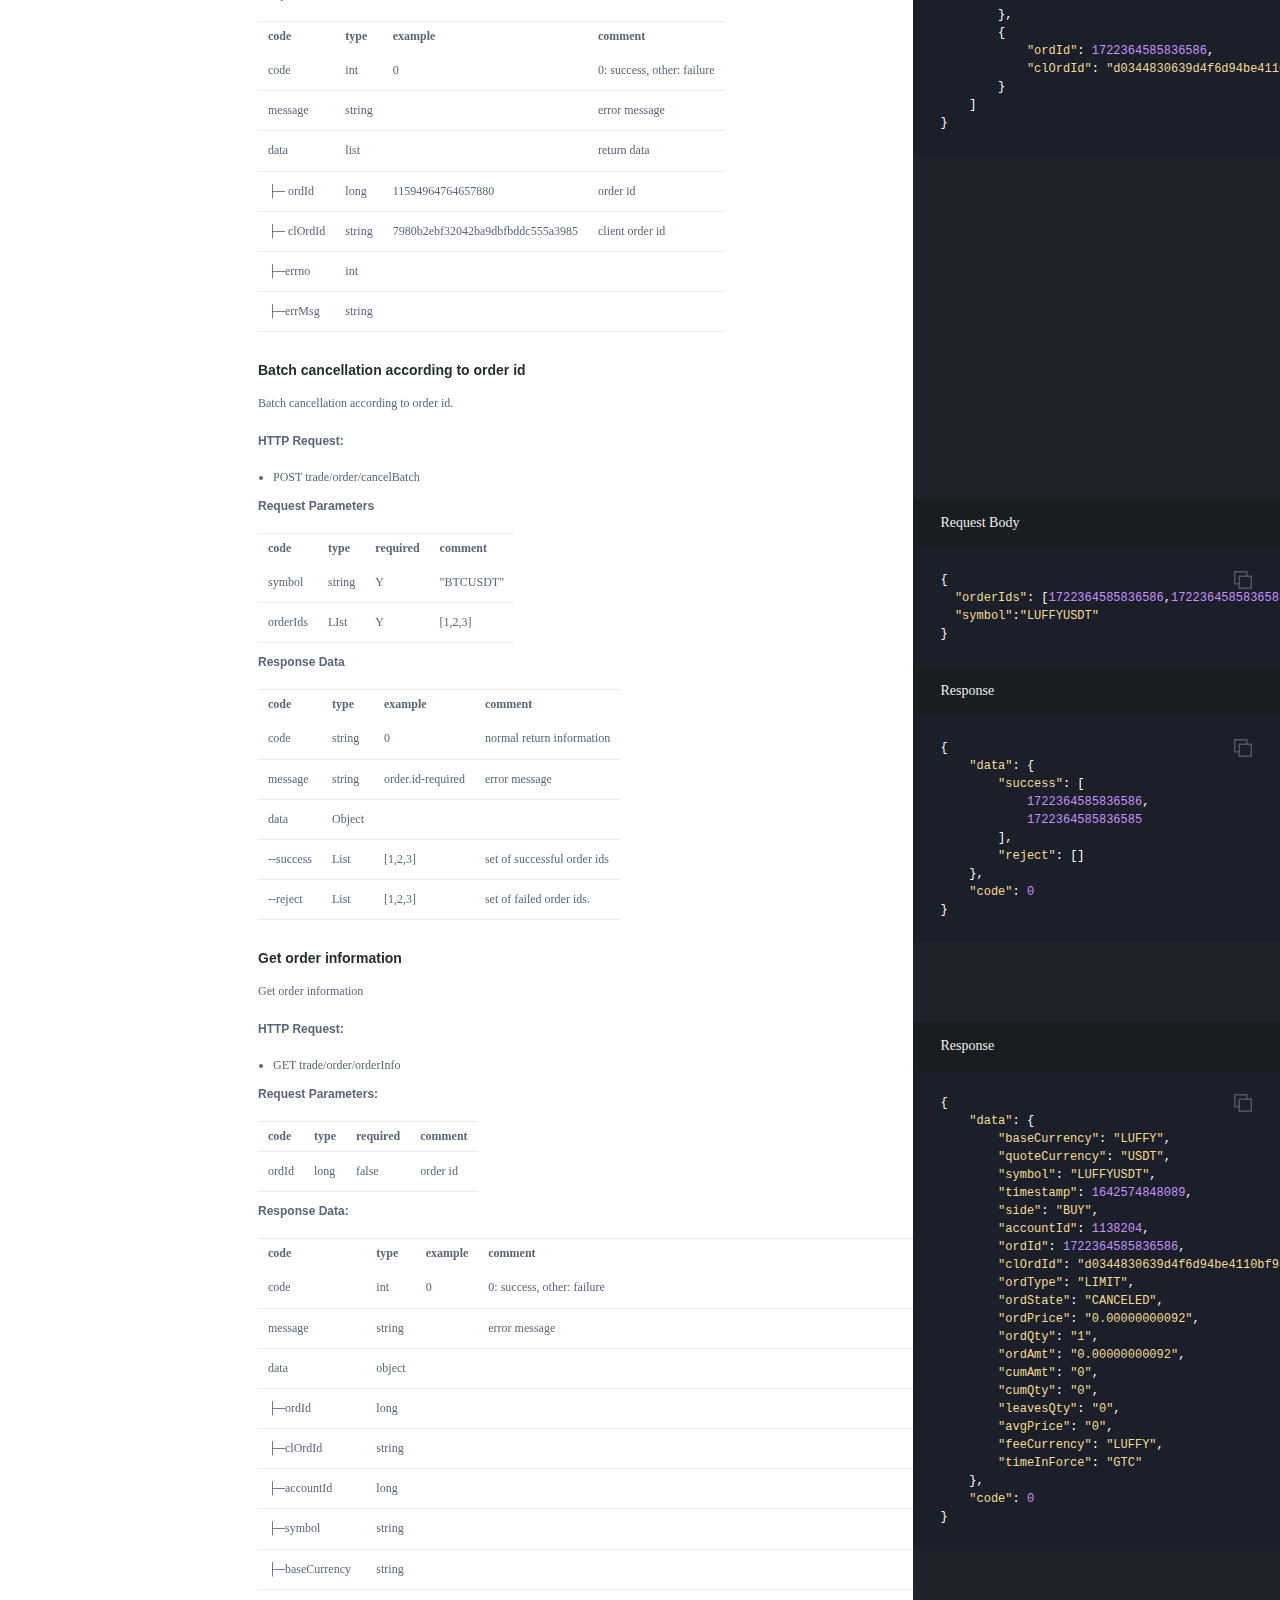
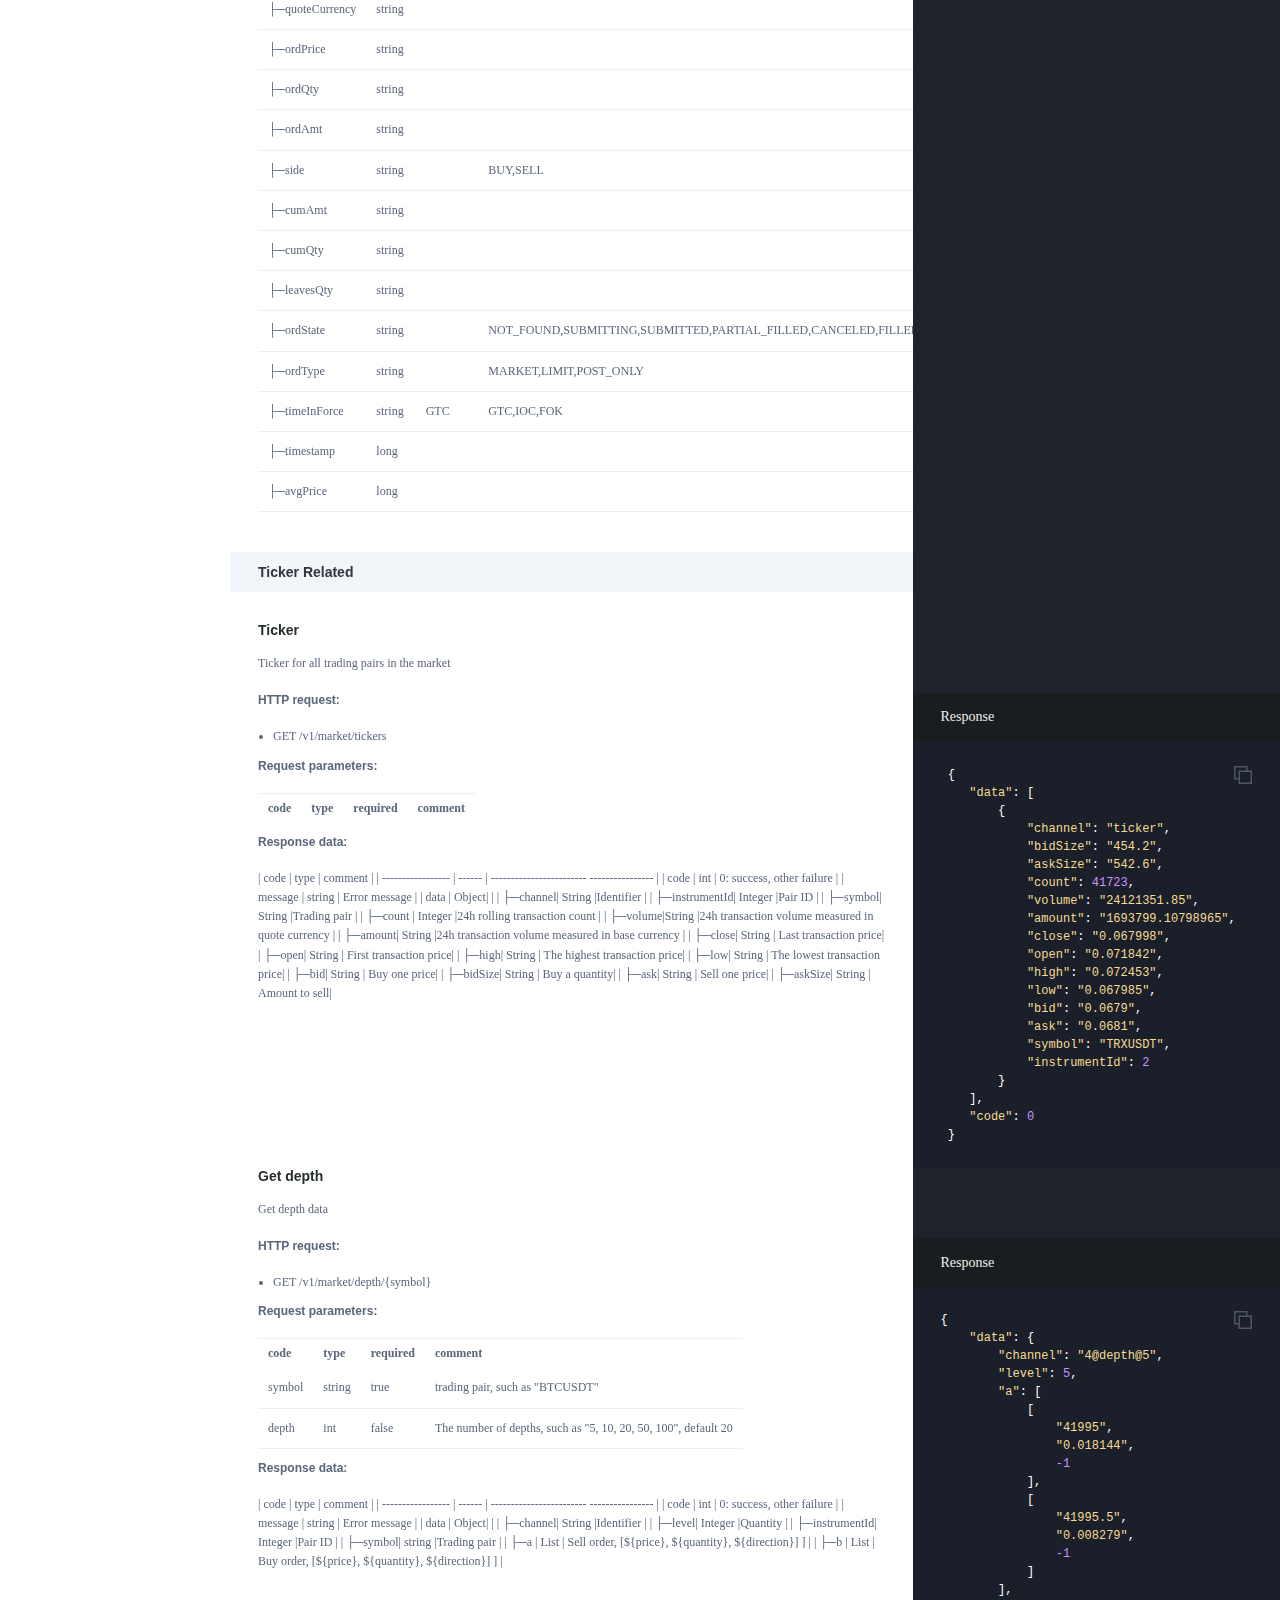
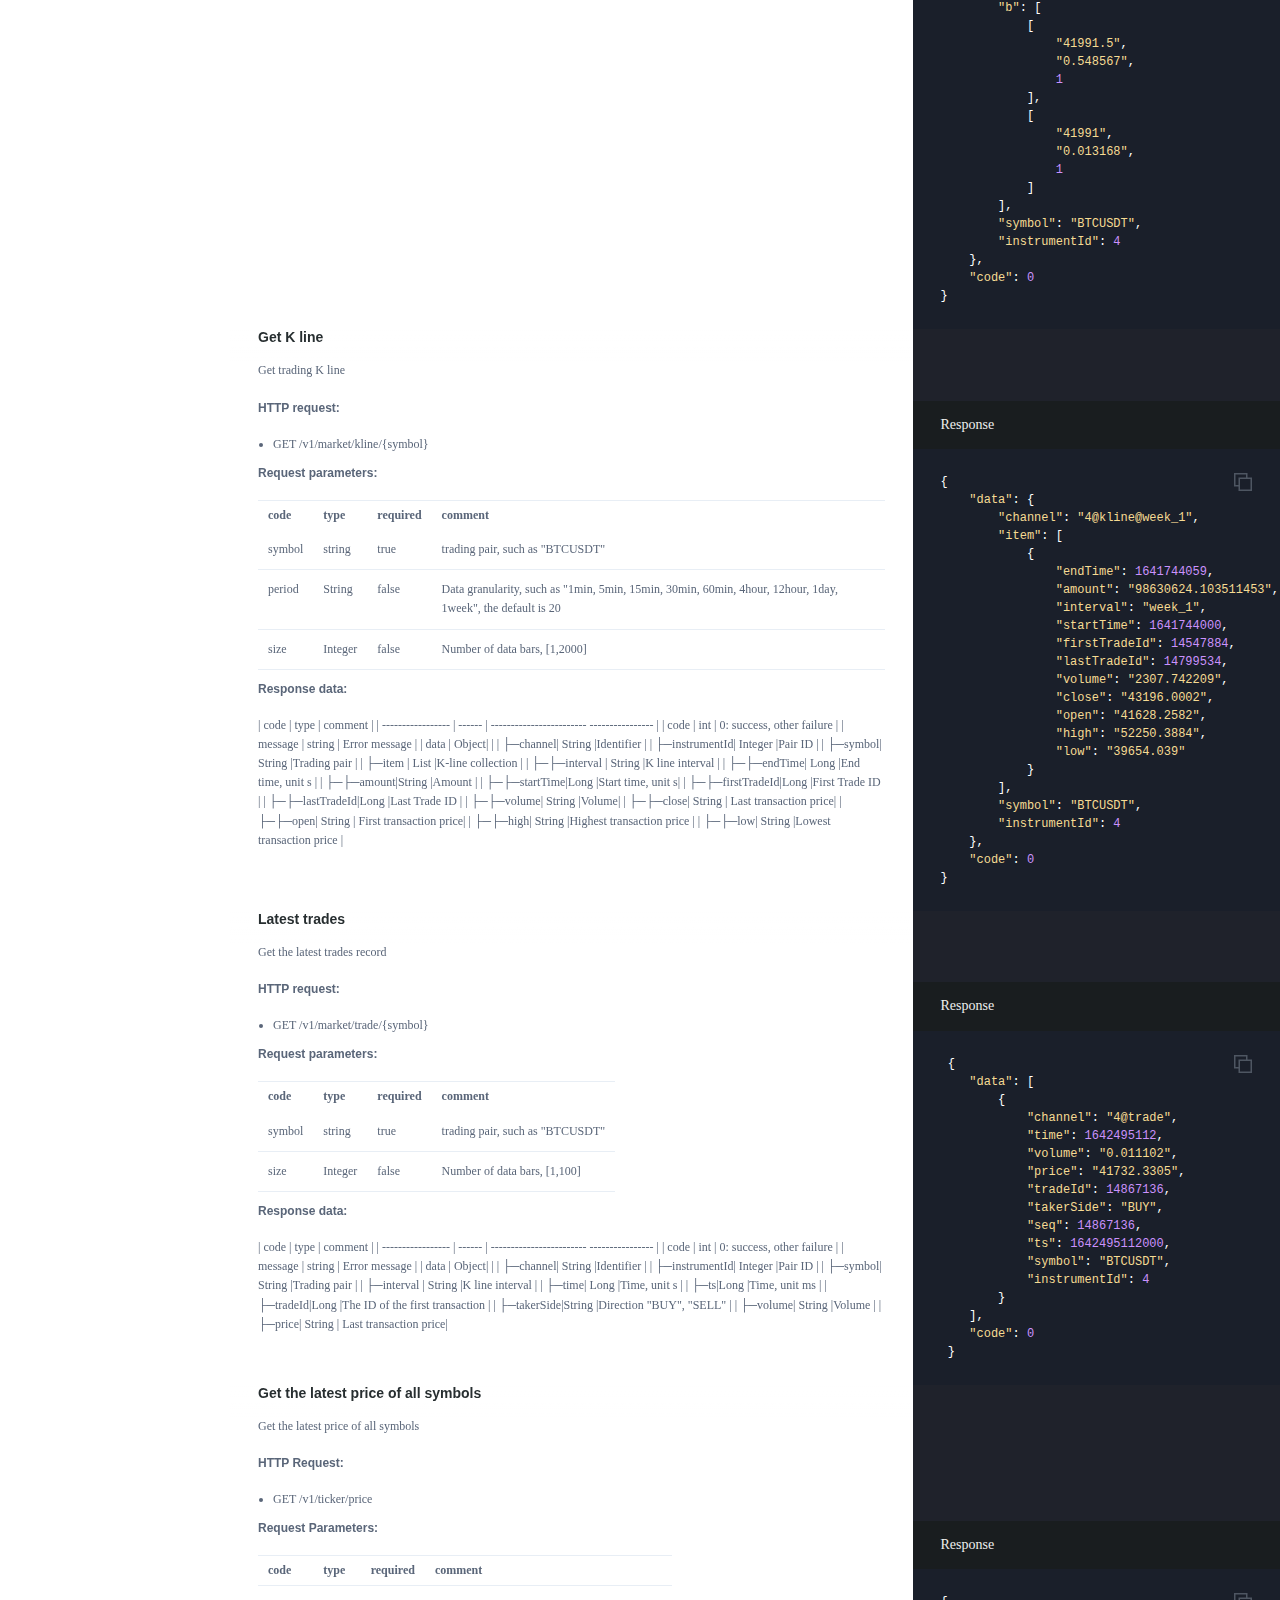
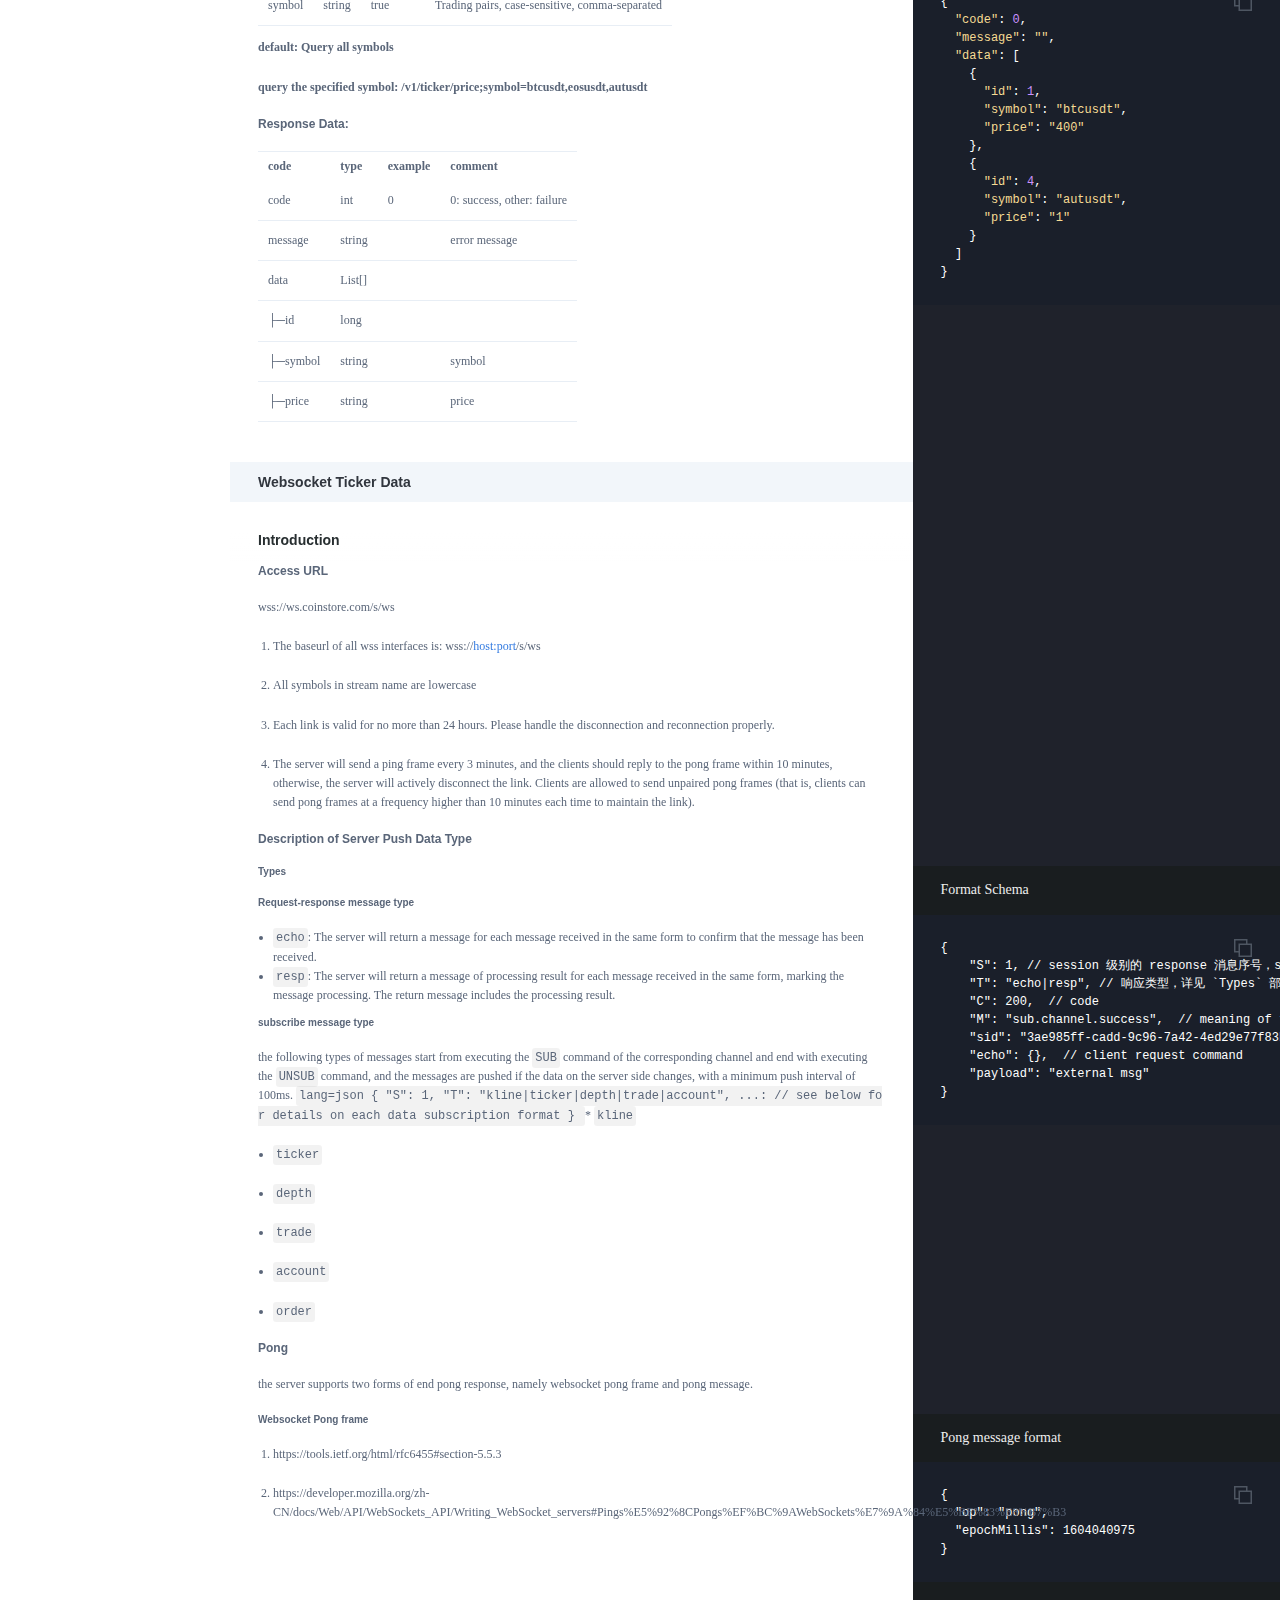
==== commit 585b5882: "publish: add python" ====
--- a/en/index.html
+++ b/en/index.html
@@ -598,6 +598,10 @@
 <blockquote>
 <p>Note: X-CS-EXPIRES is a 13-bit timestamp, which needs to be divided by 30000 to obtain a class timestamp. It is calculated by signature function to obtain the function value as the key of step 3 (the value of variable key in step 3).</p>
 </blockquote>
+
+<p><strong>Python Example</strong></p>
+
+<p>https://coinstore-sg-encryption.s3.ap-southeast-1.amazonaws.com/filesUpload/ex1/public/coinstore.py.py</p>
 <div class="highlight"><pre class="highlight java tab-java"><code> <span class="nc">String</span> <span class="n">time</span> <span class="o">=</span> <span class="nc">String</span><span class="o">.</span><span class="na">valueOf</span><span class="o">(</span><span class="no">X</span><span class="o">-</span><span class="no">CS</span><span class="o">-</span><span class="no">EXPIRES</span> <span class="o">/</span> <span class="mi">30000</span><span class="o">);</span>
  <span class="n">hmacSha256</span><span class="o">.</span><span class="na">init</span><span class="o">(</span><span class="k">new</span> <span class="nc">SecretKeySpec</span><span class="o">(</span><span class="n">Secret_Key</span><span class="o">.</span><span class="na">getBytes</span><span class="o">(),</span> <span class="s">"HmacSHA256"</span><span class="o">));</span>
  <span class="kt">byte</span><span class="o">[]</span> <span class="n">hash</span> <span class="o">=</span> <span class="n">hmacSha256</span><span class="o">.</span><span class="na">doFinal</span><span class="o">(</span><span class="n">time</span><span class="o">.</span><span class="na">getBytes</span><span class="o">());</span>
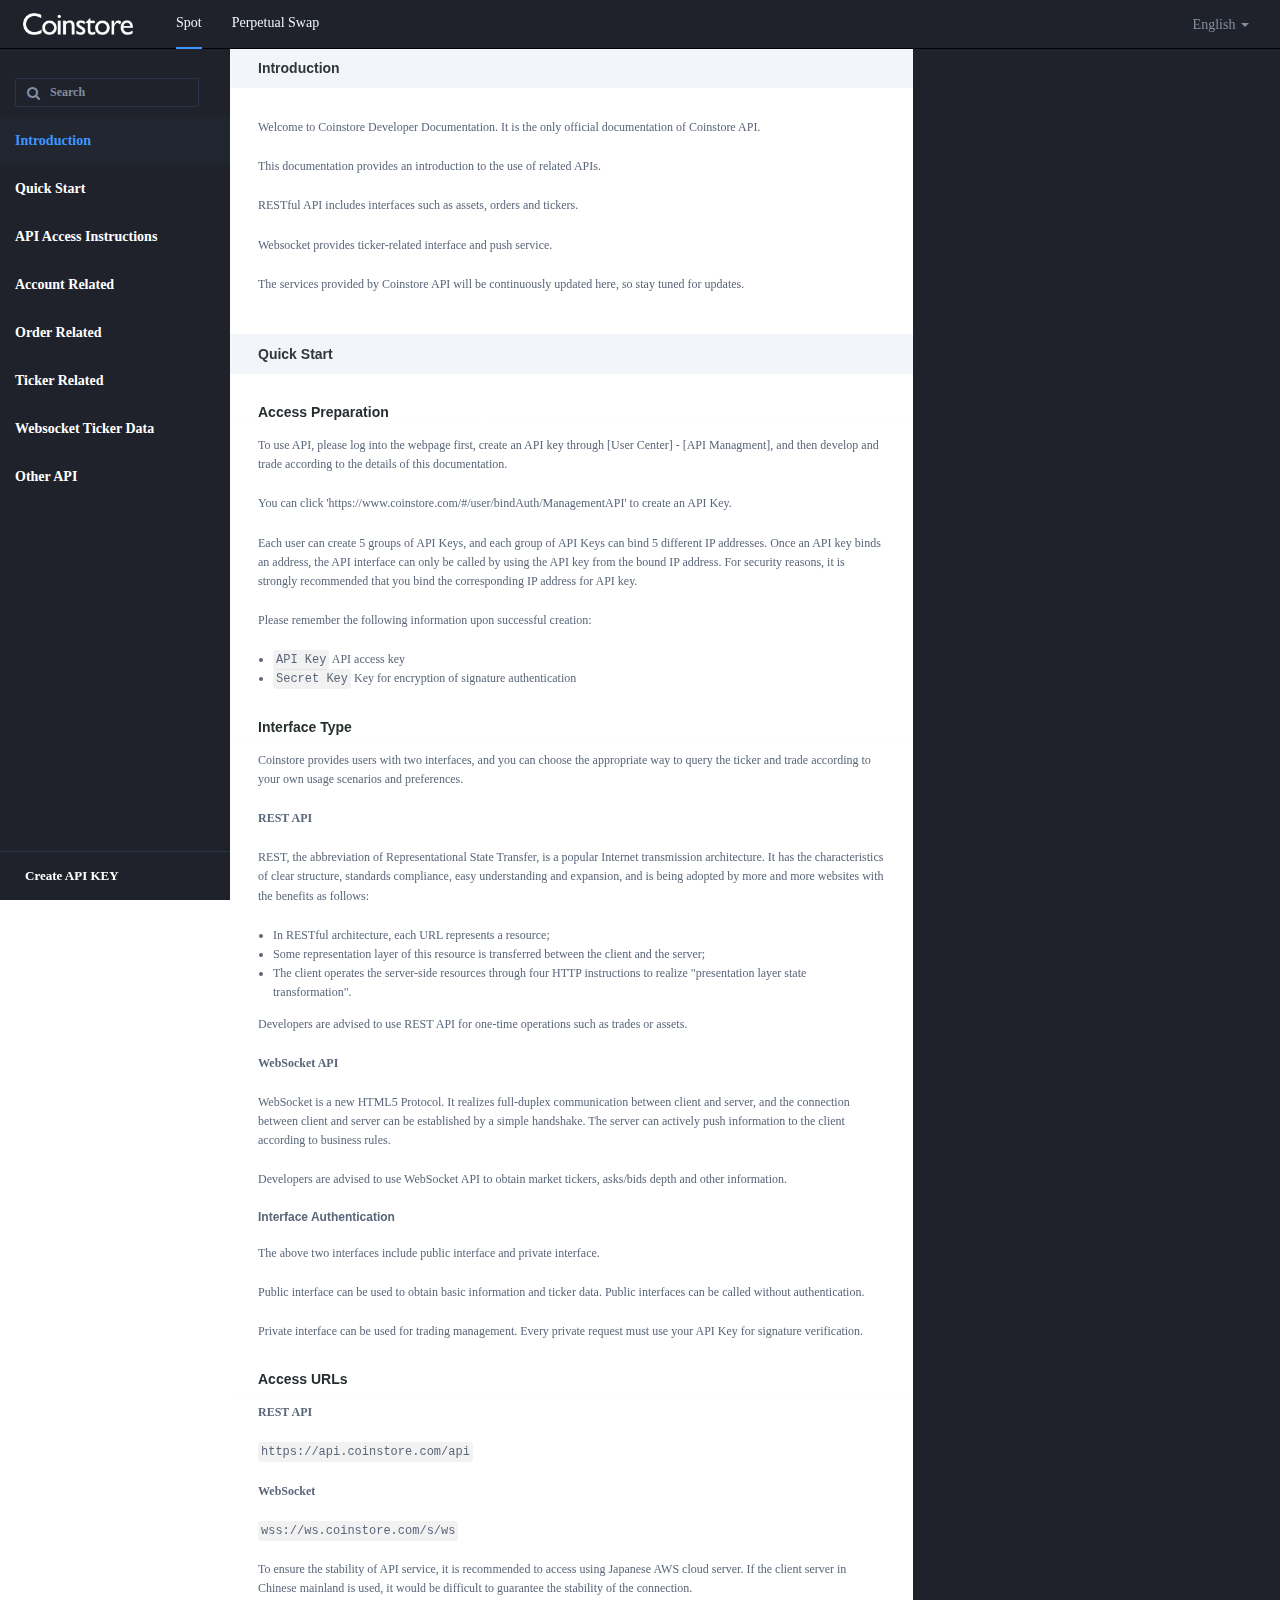
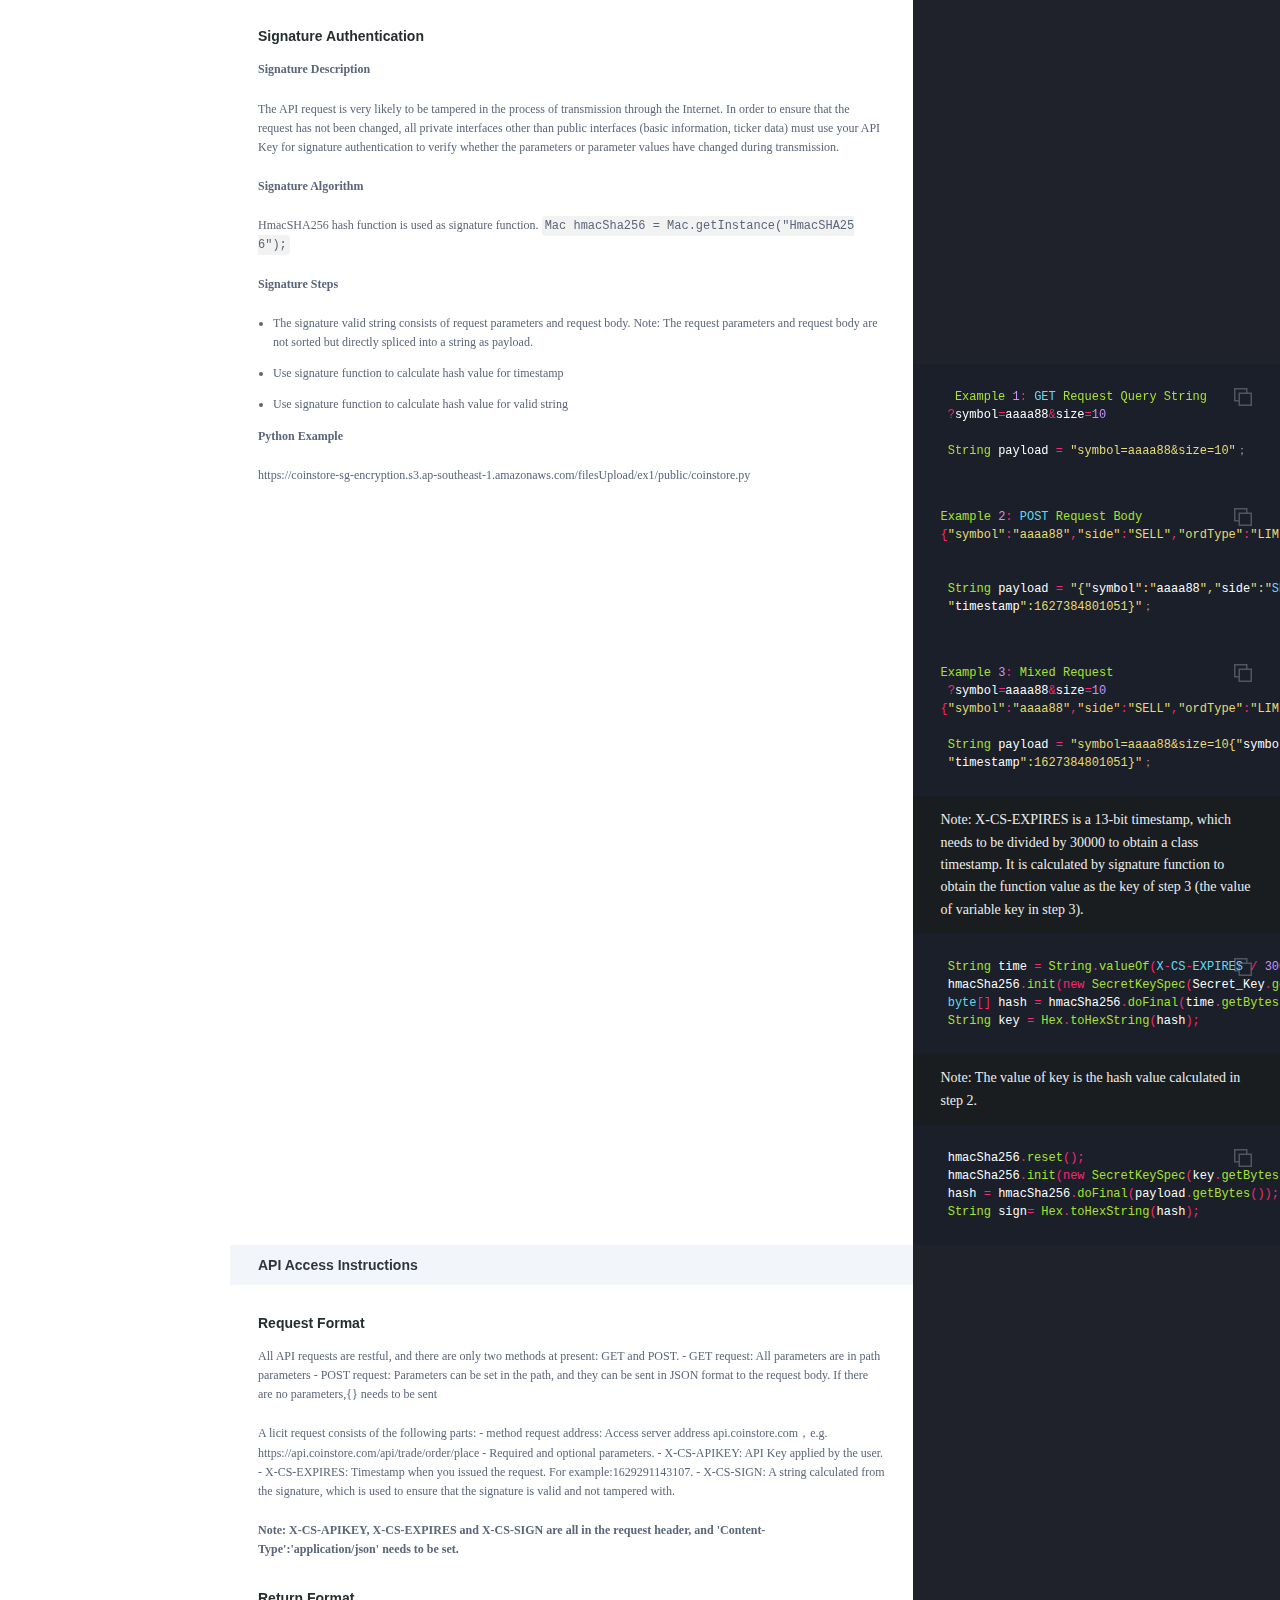
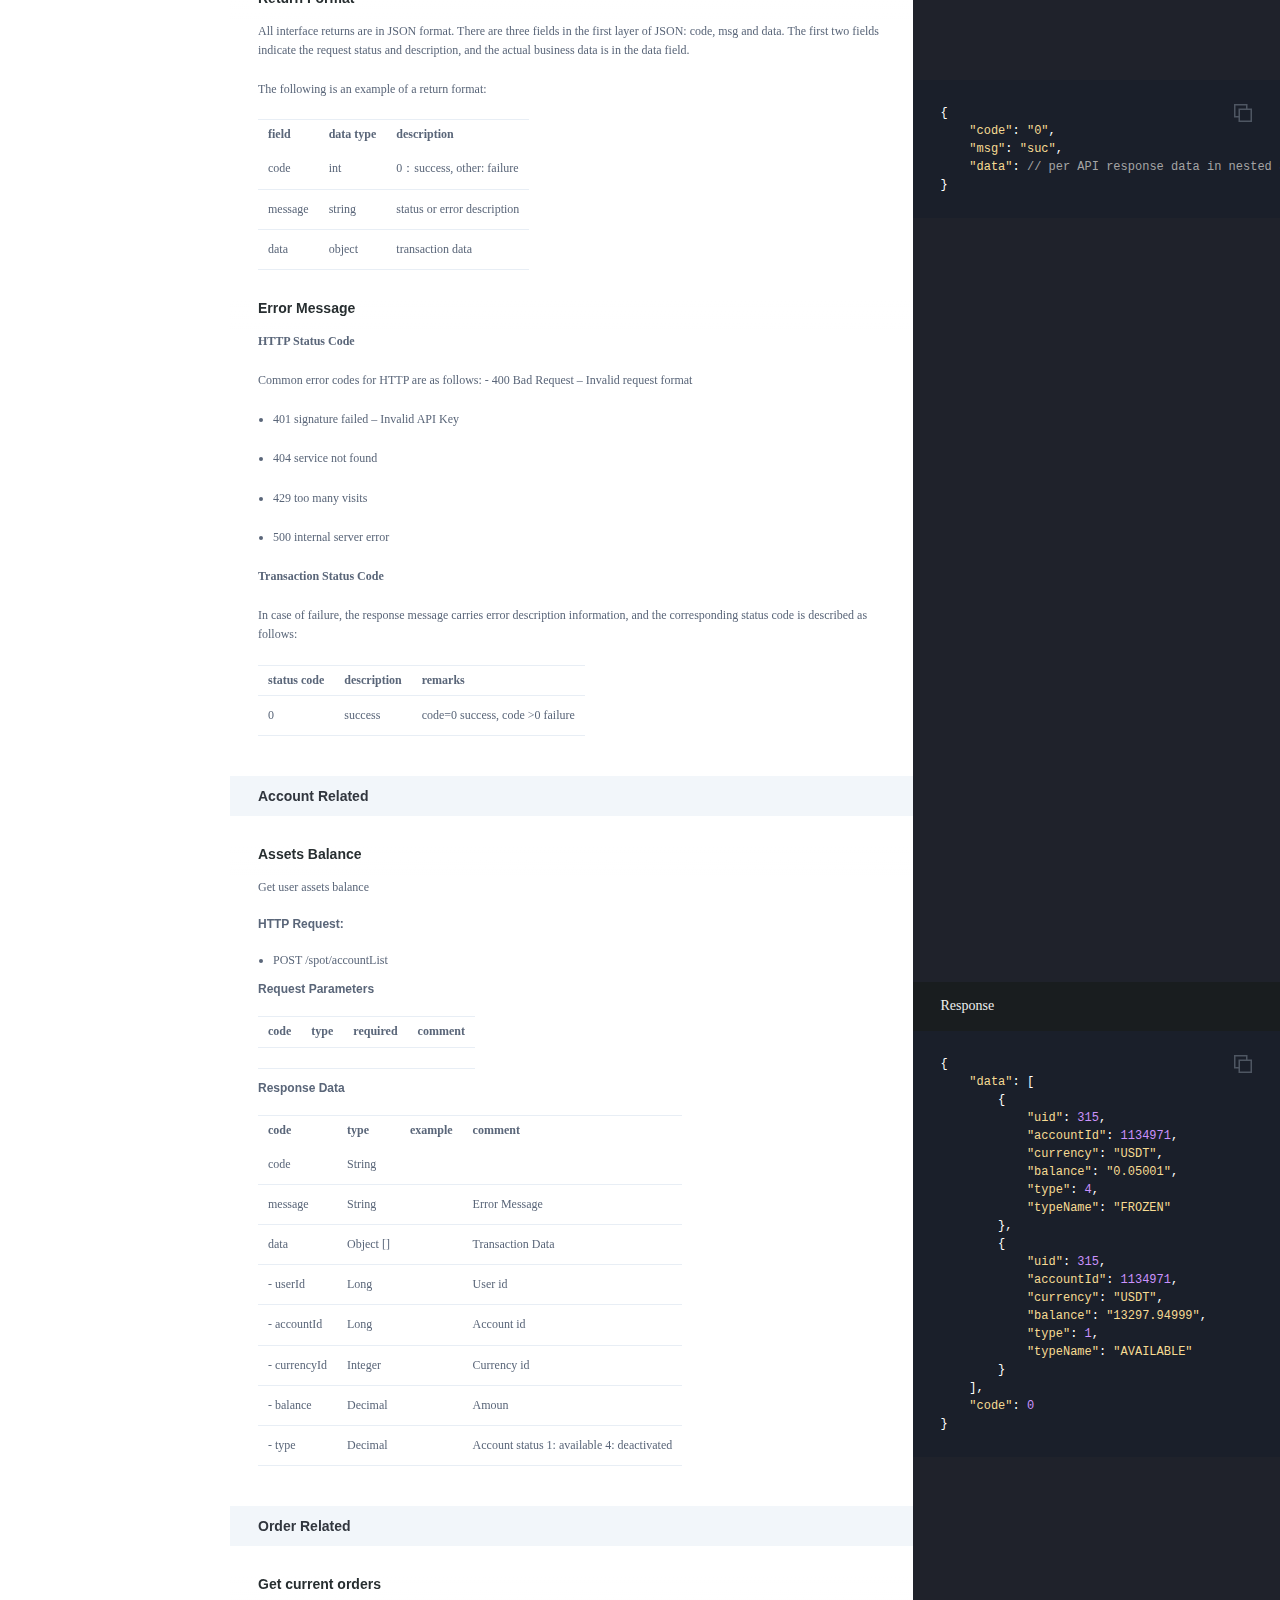
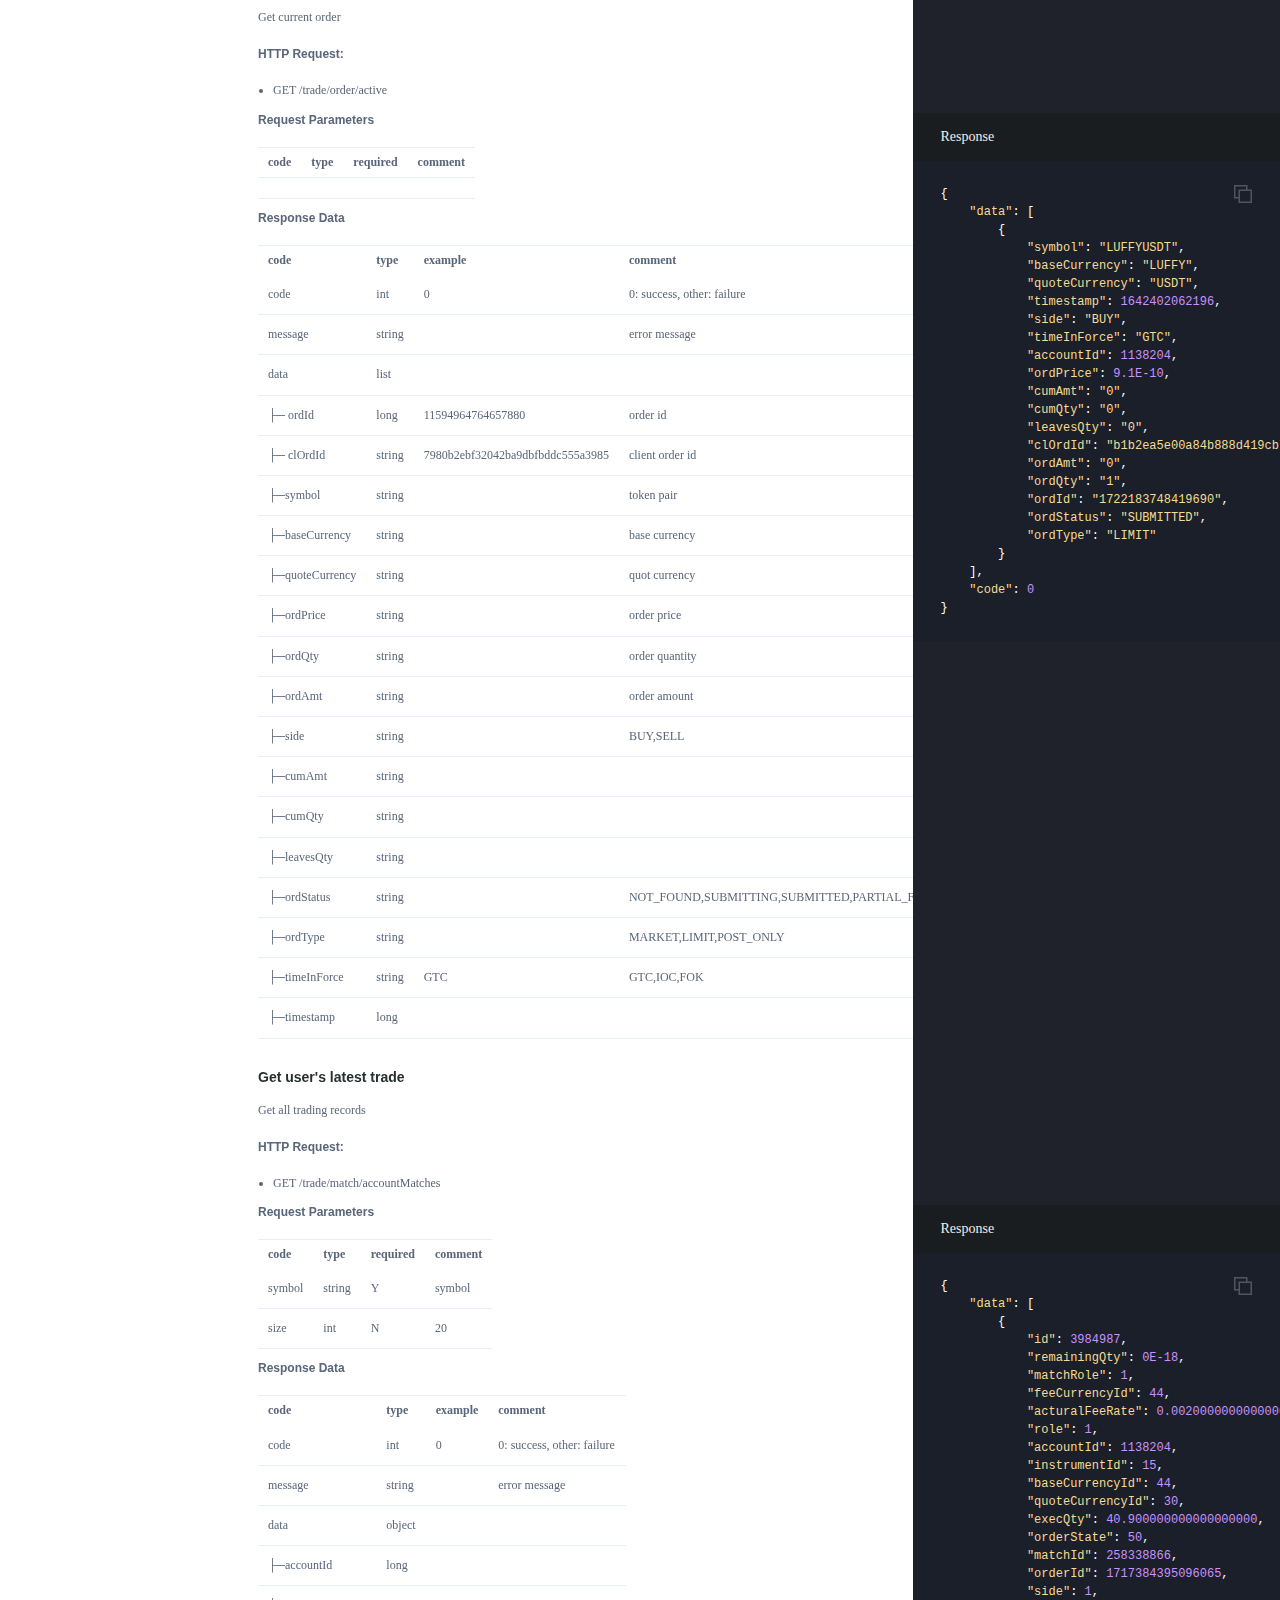
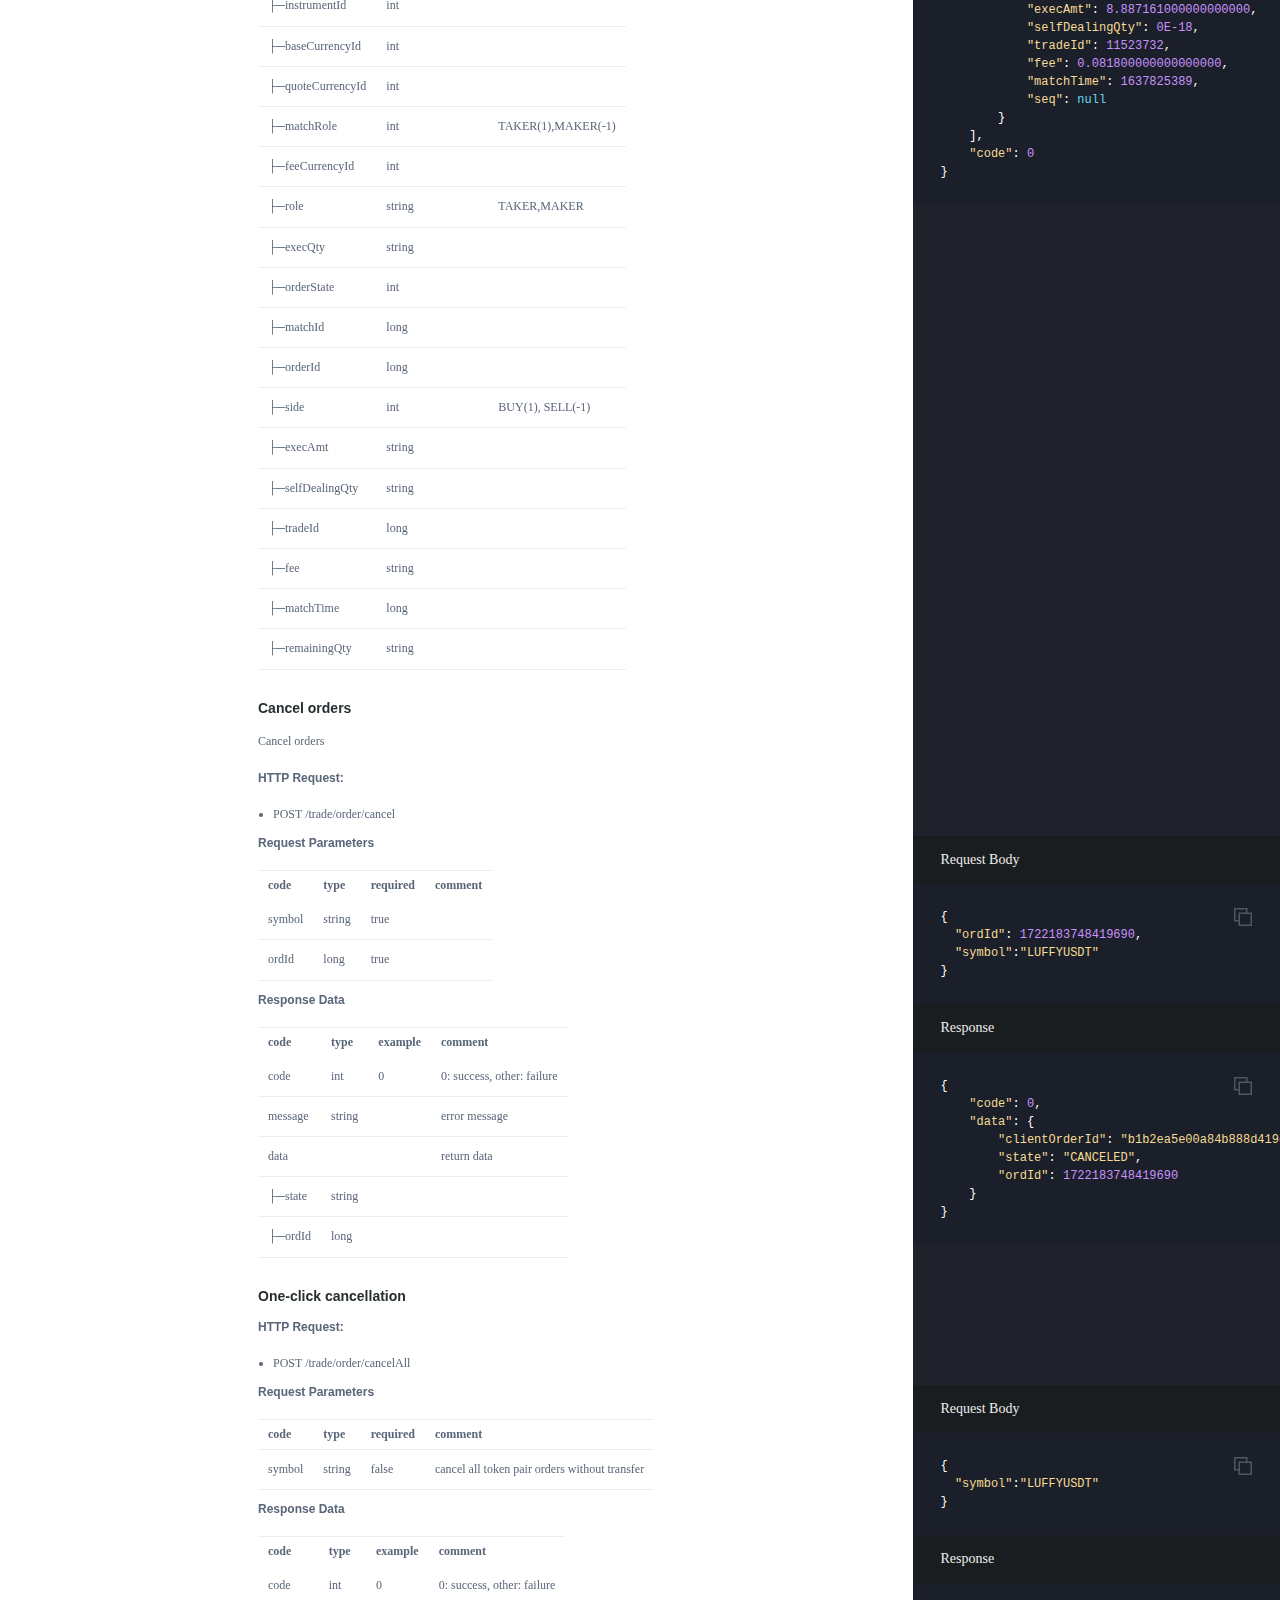
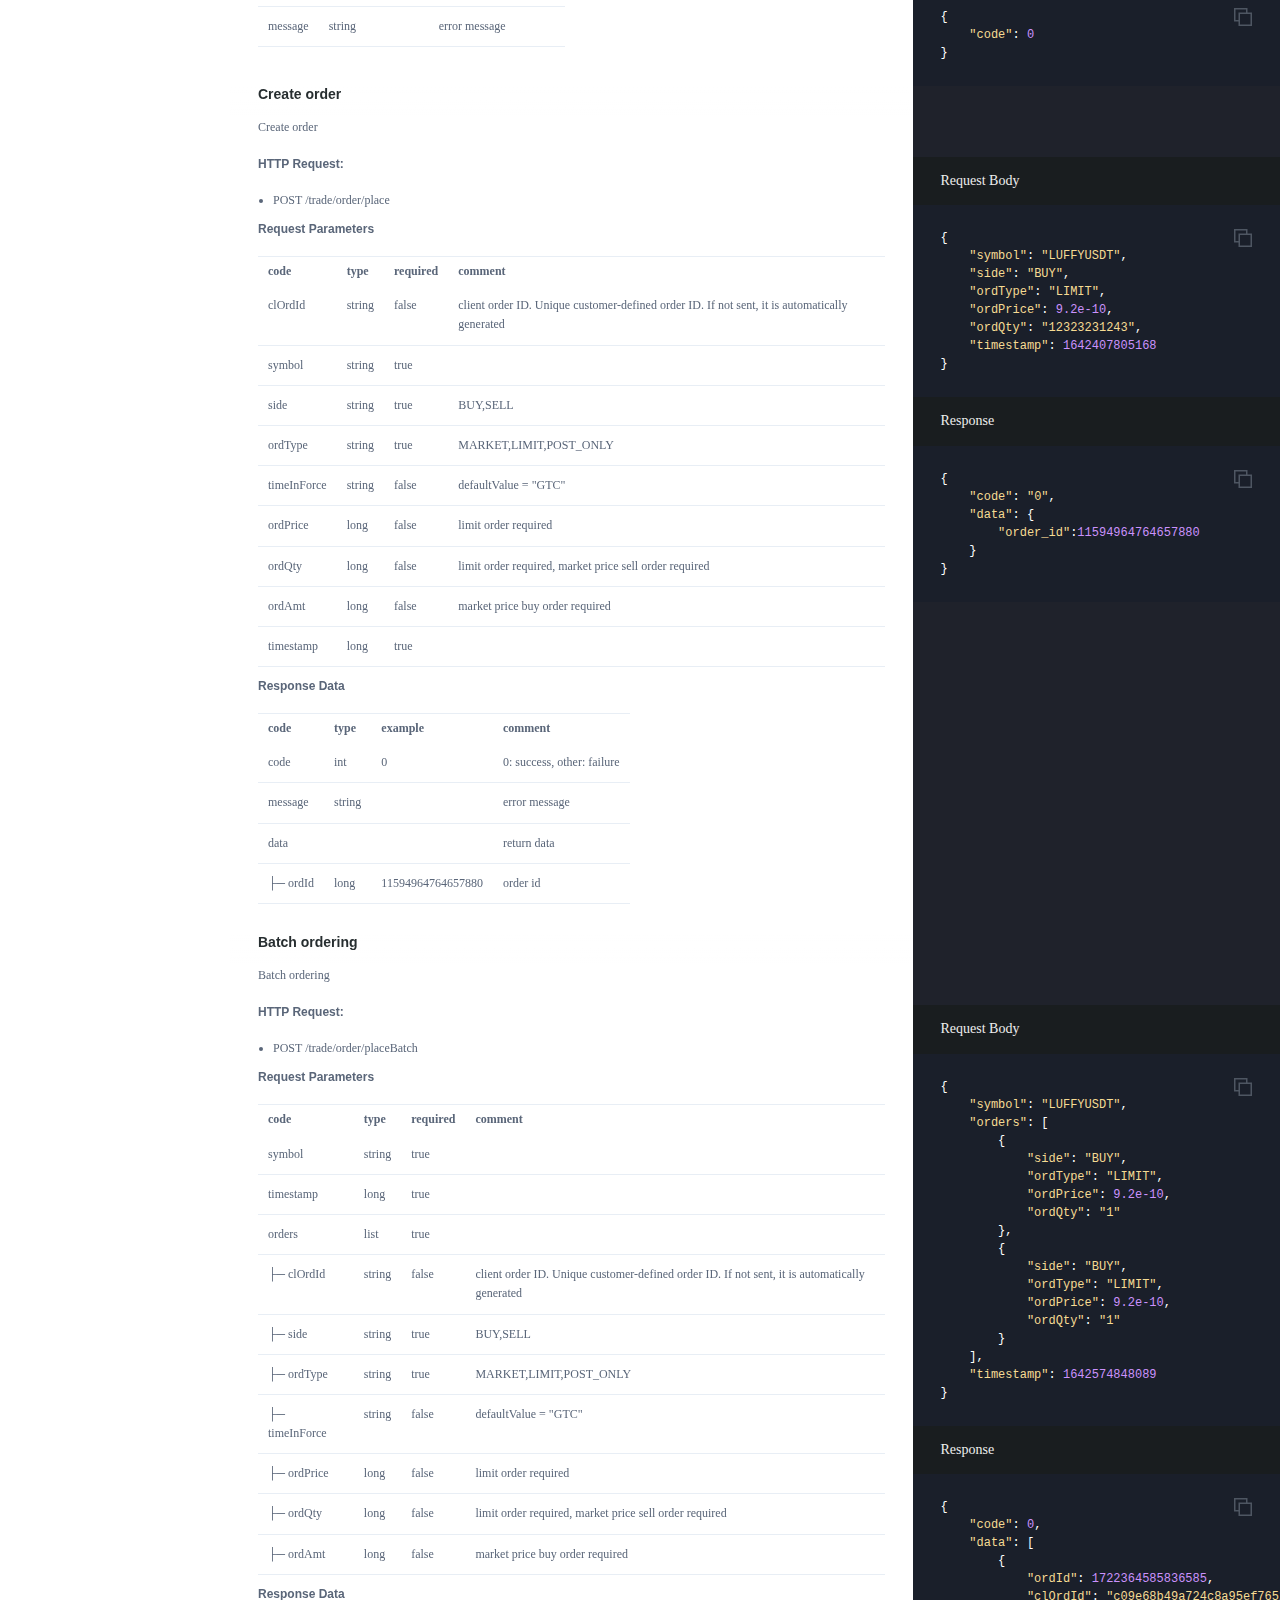
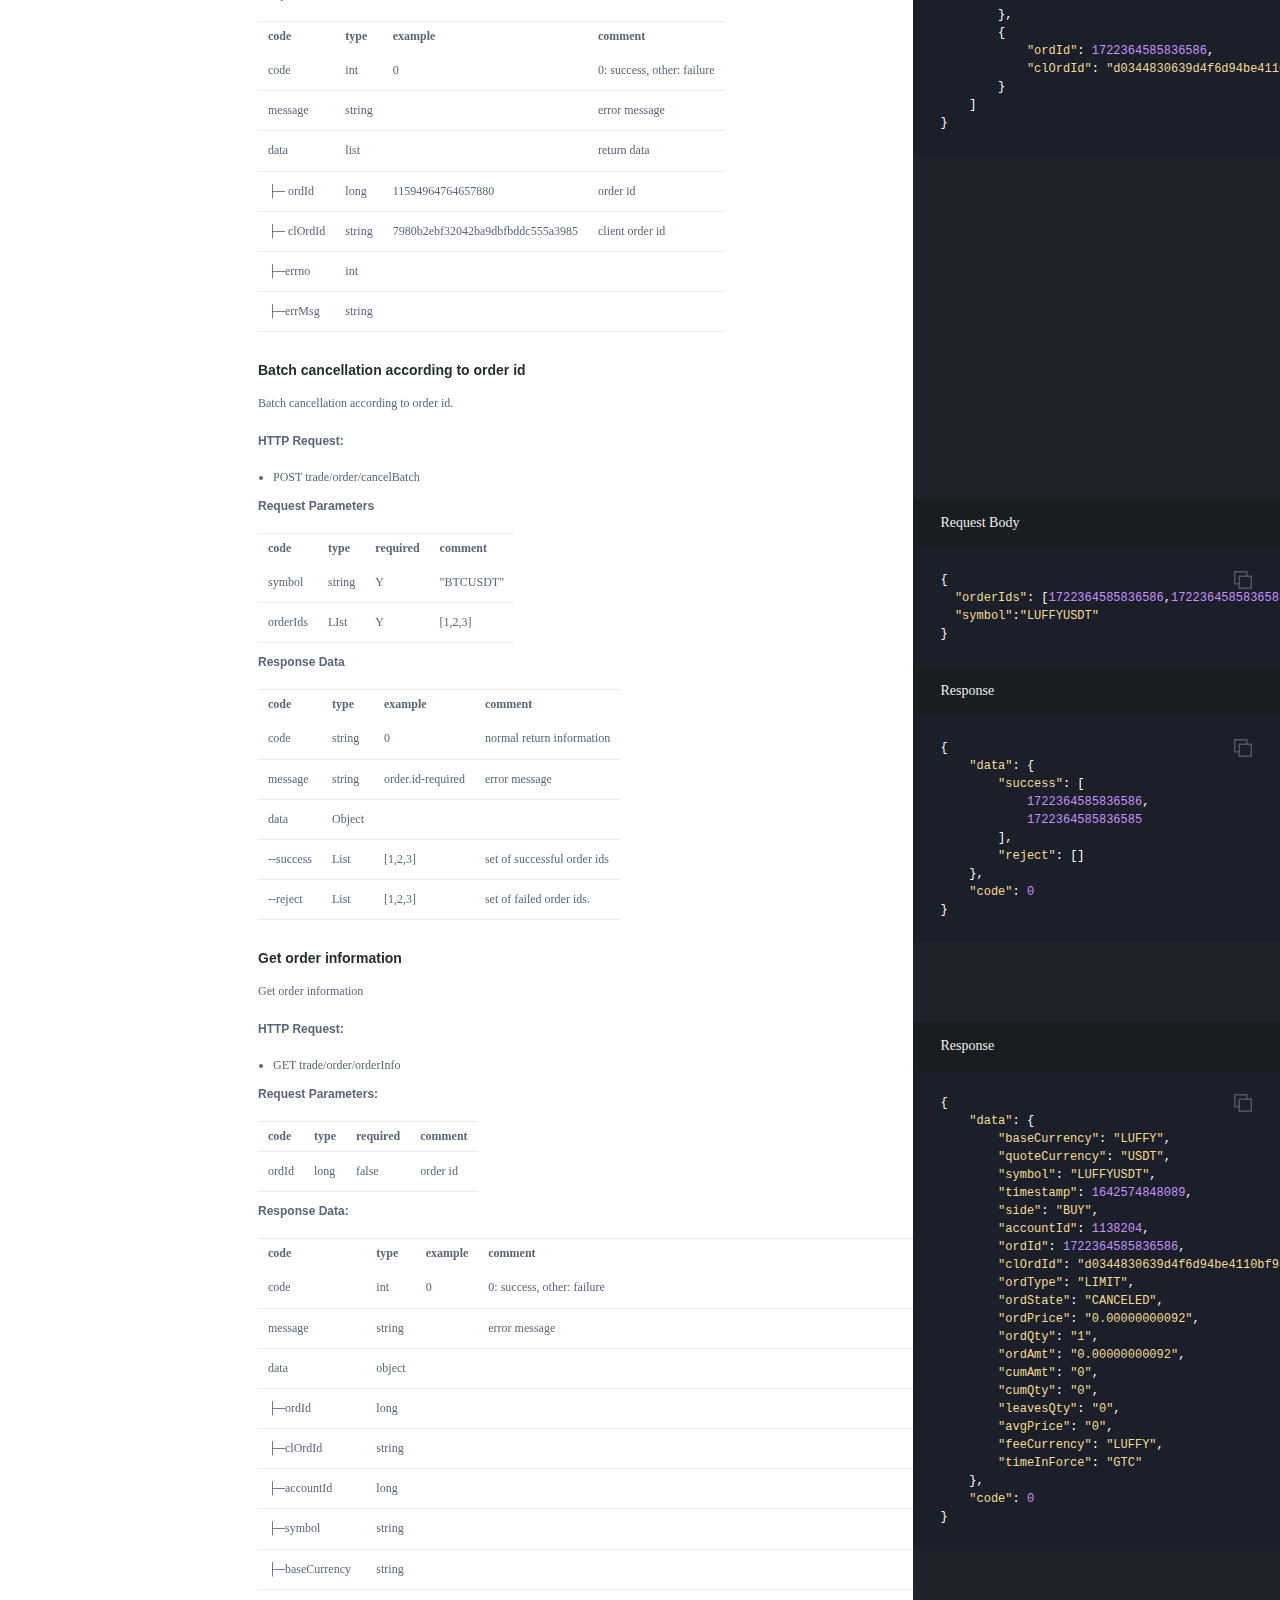
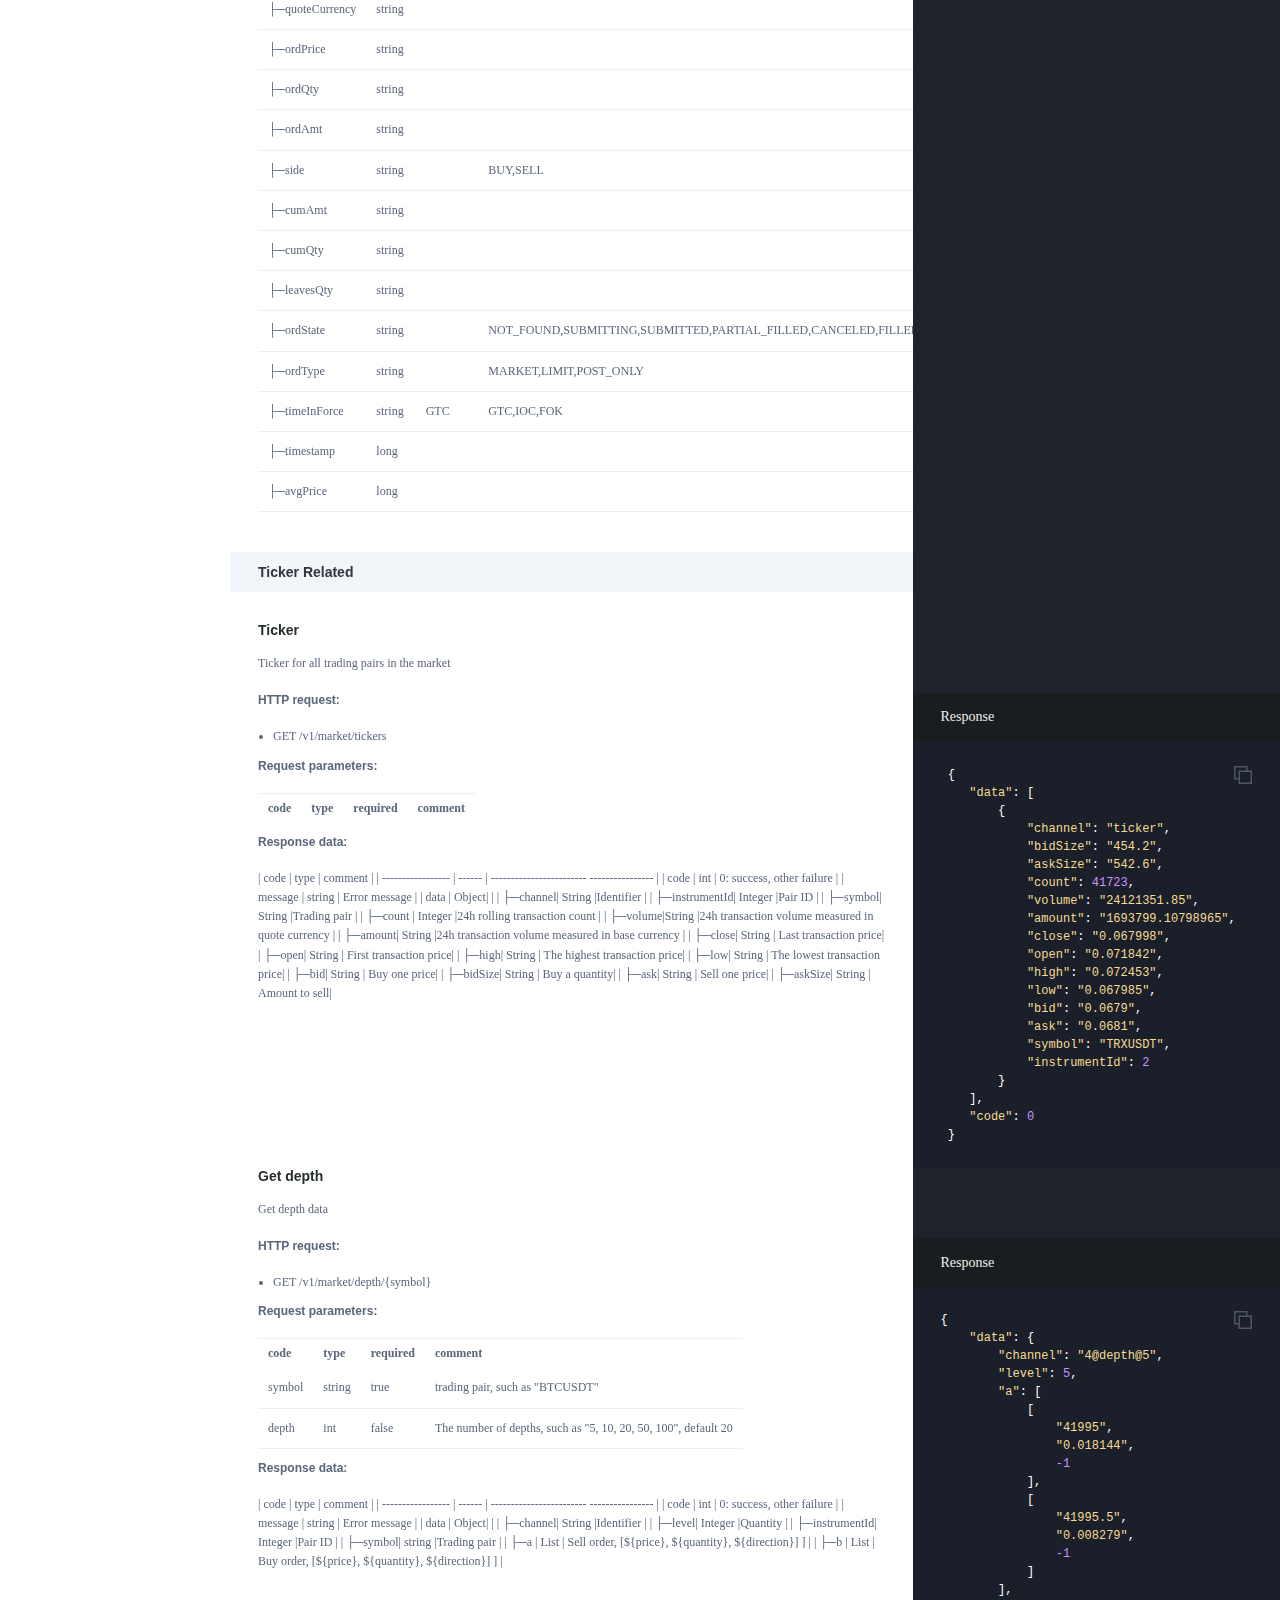
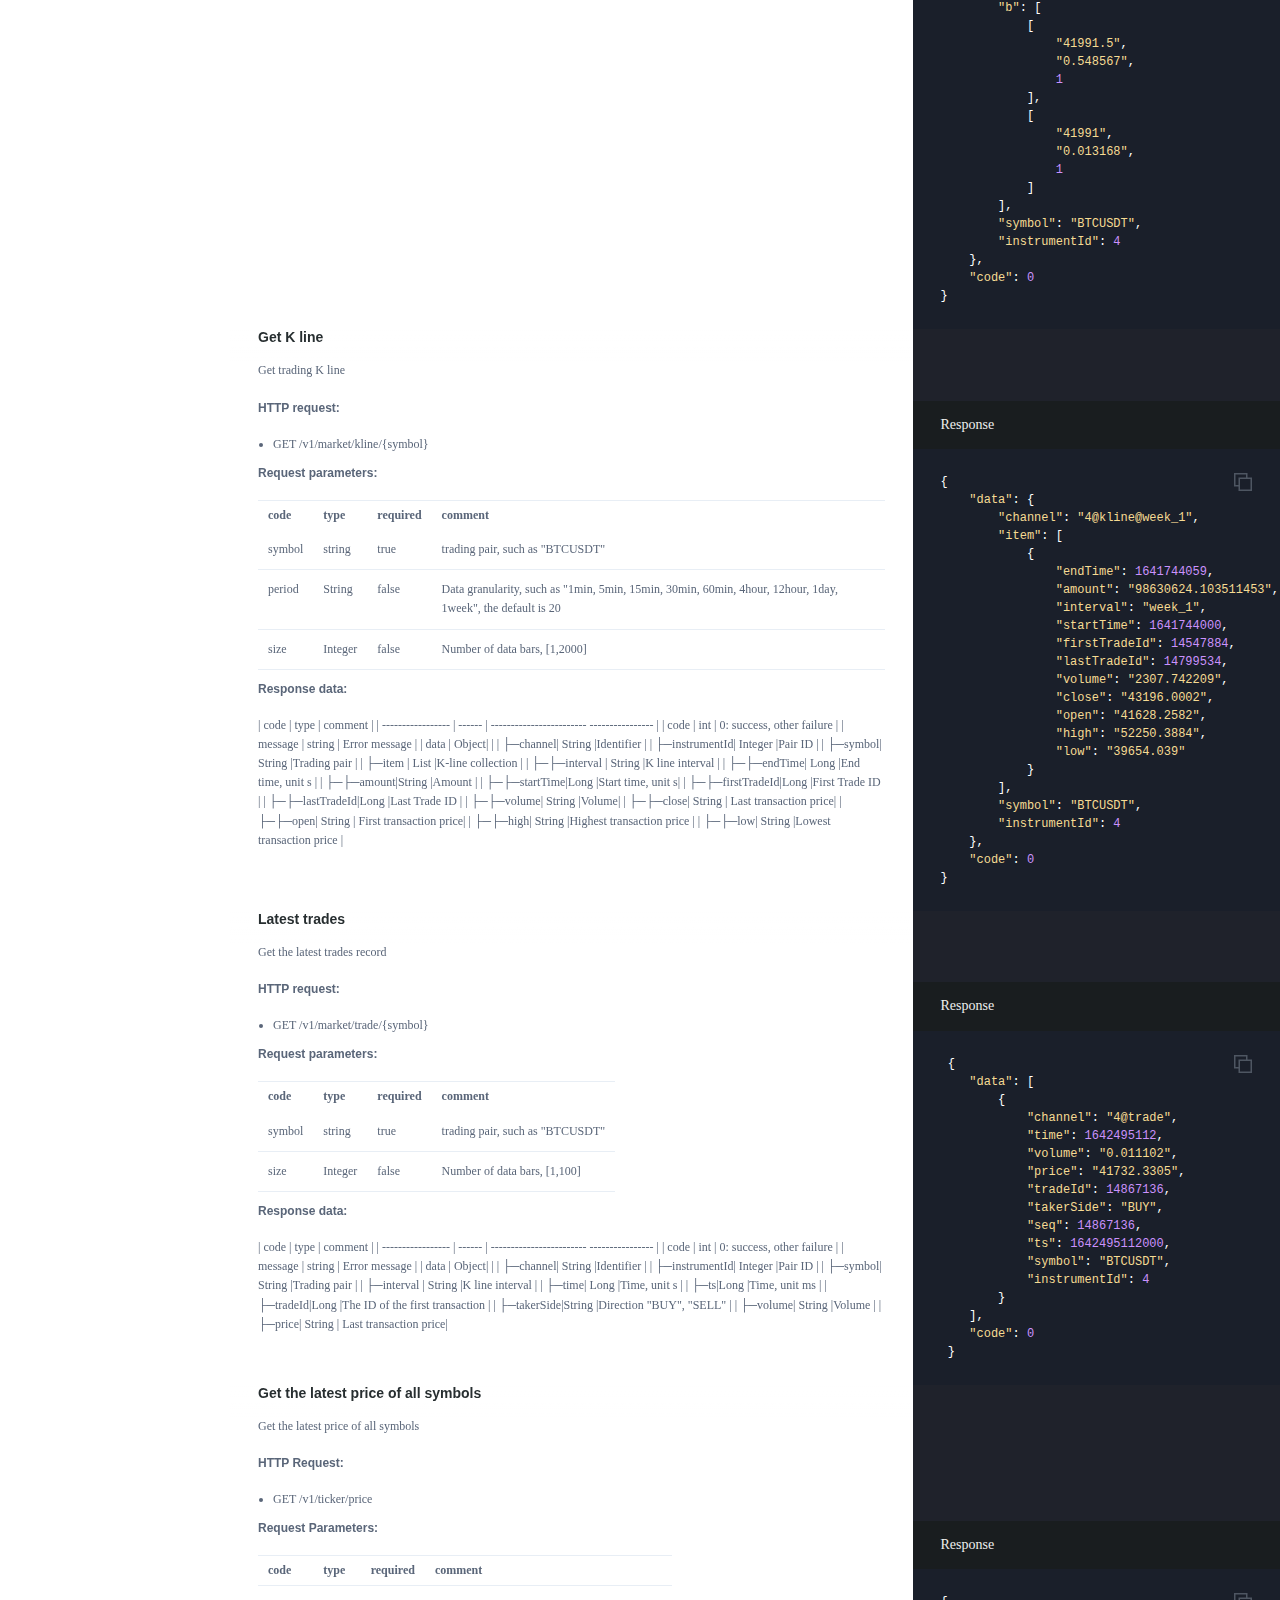
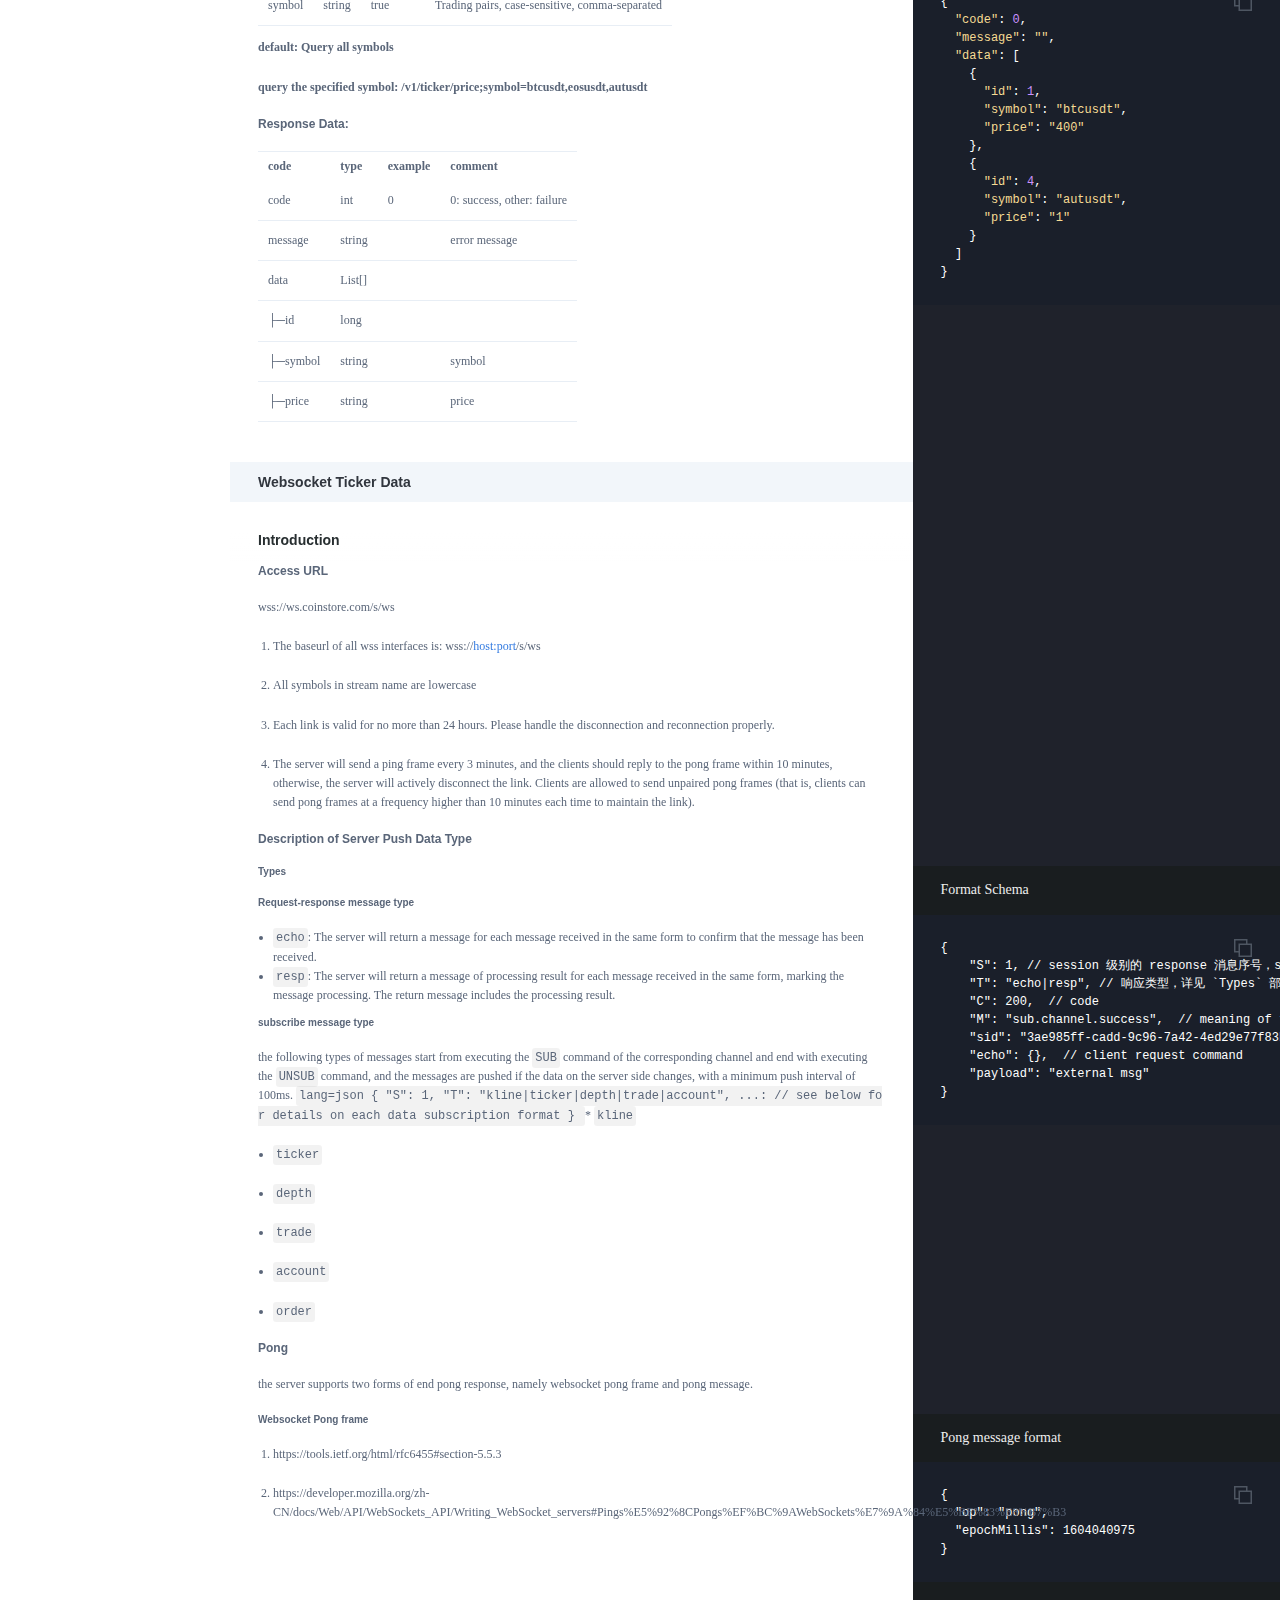
==== commit b20dccbf: "publish: fix python" ====
--- a/en/index.html
+++ b/en/index.html
@@ -598,10 +598,6 @@
 <blockquote>
 <p>Note: X-CS-EXPIRES is a 13-bit timestamp, which needs to be divided by 30000 to obtain a class timestamp. It is calculated by signature function to obtain the function value as the key of step 3 (the value of variable key in step 3).</p>
 </blockquote>
-
-<p><strong>Python Example</strong></p>
-
-<p>https://coinstore-sg-encryption.s3.ap-southeast-1.amazonaws.com/filesUpload/ex1/public/coinstore.py.py</p>
 <div class="highlight"><pre class="highlight java tab-java"><code> <span class="nc">String</span> <span class="n">time</span> <span class="o">=</span> <span class="nc">String</span><span class="o">.</span><span class="na">valueOf</span><span class="o">(</span><span class="no">X</span><span class="o">-</span><span class="no">CS</span><span class="o">-</span><span class="no">EXPIRES</span> <span class="o">/</span> <span class="mi">30000</span><span class="o">);</span>
  <span class="n">hmacSha256</span><span class="o">.</span><span class="na">init</span><span class="o">(</span><span class="k">new</span> <span class="nc">SecretKeySpec</span><span class="o">(</span><span class="n">Secret_Key</span><span class="o">.</span><span class="na">getBytes</span><span class="o">(),</span> <span class="s">"HmacSHA256"</span><span class="o">));</span>
  <span class="kt">byte</span><span class="o">[]</span> <span class="n">hash</span> <span class="o">=</span> <span class="n">hmacSha256</span><span class="o">.</span><span class="na">doFinal</span><span class="o">(</span><span class="n">time</span><span class="o">.</span><span class="na">getBytes</span><span class="o">());</span>
@@ -618,7 +614,11 @@
  <span class="n">hmacSha256</span><span class="o">.</span><span class="na">init</span><span class="o">(</span><span class="k">new</span> <span class="nc">SecretKeySpec</span><span class="o">(</span><span class="n">key</span><span class="o">.</span><span class="na">getBytes</span><span class="o">(),</span> <span class="s">"HmacSHA256"</span><span class="o">));</span>
  <span class="n">hash</span> <span class="o">=</span> <span class="n">hmacSha256</span><span class="o">.</span><span class="na">doFinal</span><span class="o">(</span><span class="n">payload</span><span class="o">.</span><span class="na">getBytes</span><span class="o">());</span>
  <span class="nc">String</span> <span class="n">sign</span><span class="o">=</span> <span class="nc">Hex</span><span class="o">.</span><span class="na">toHexString</span><span class="o">(</span><span class="n">hash</span><span class="o">);</span>
-</code></pre></div><h1 id='api-access-instructions'>API Access Instructions</h1><h2 id='request-format'><span id="a3"> Request Format </span></h2>
+</code></pre></div>
+<p><strong>Python Example</strong></p>
+
+<p>https://coinstore-sg-encryption.s3.ap-southeast-1.amazonaws.com/filesUpload/ex1/public/coinstore.py</p>
+<h1 id='api-access-instructions'>API Access Instructions</h1><h2 id='request-format'><span id="a3"> Request Format </span></h2>
 <p>All API requests are restful, and there are only two methods at present: GET and POST.
 - GET request: All parameters are in path parameters
 - POST request: Parameters can be set in the path, and they can be sent in JSON format to the request body. If there are no parameters,{} needs to be sent</p>
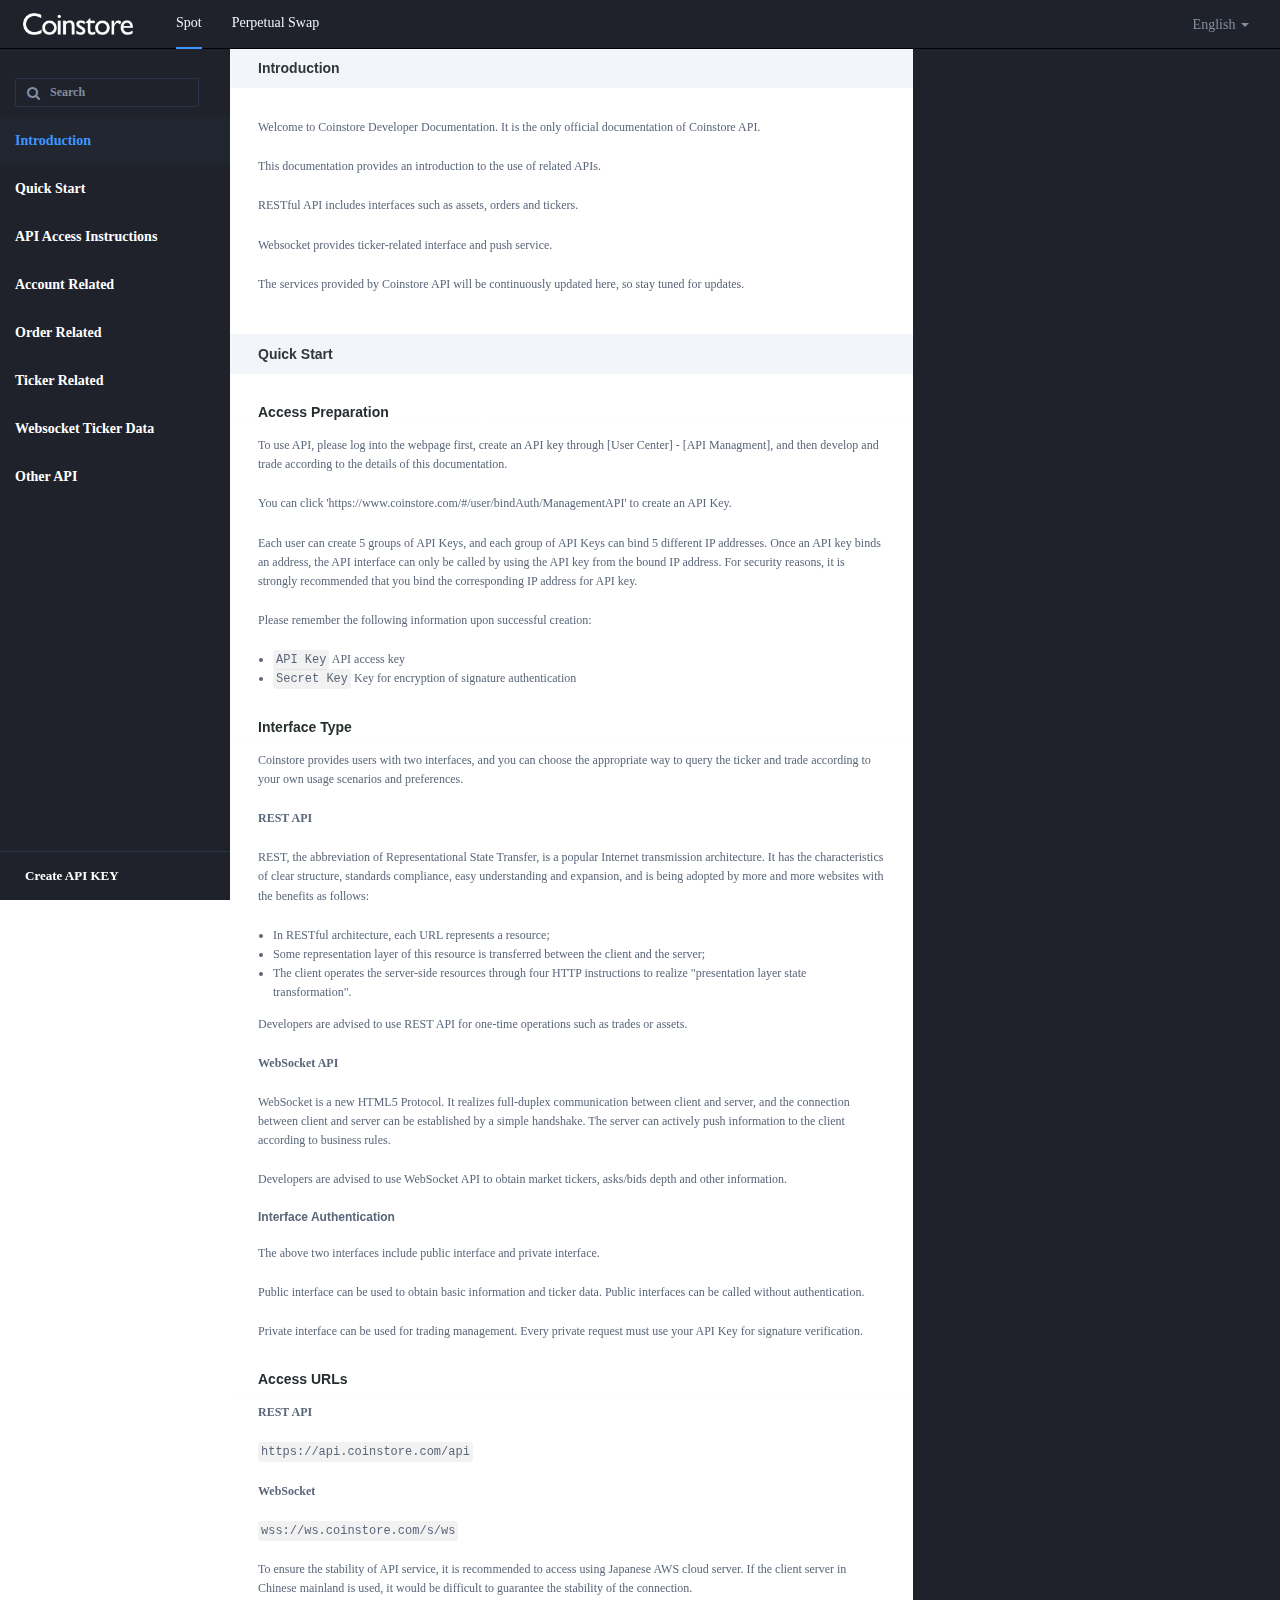
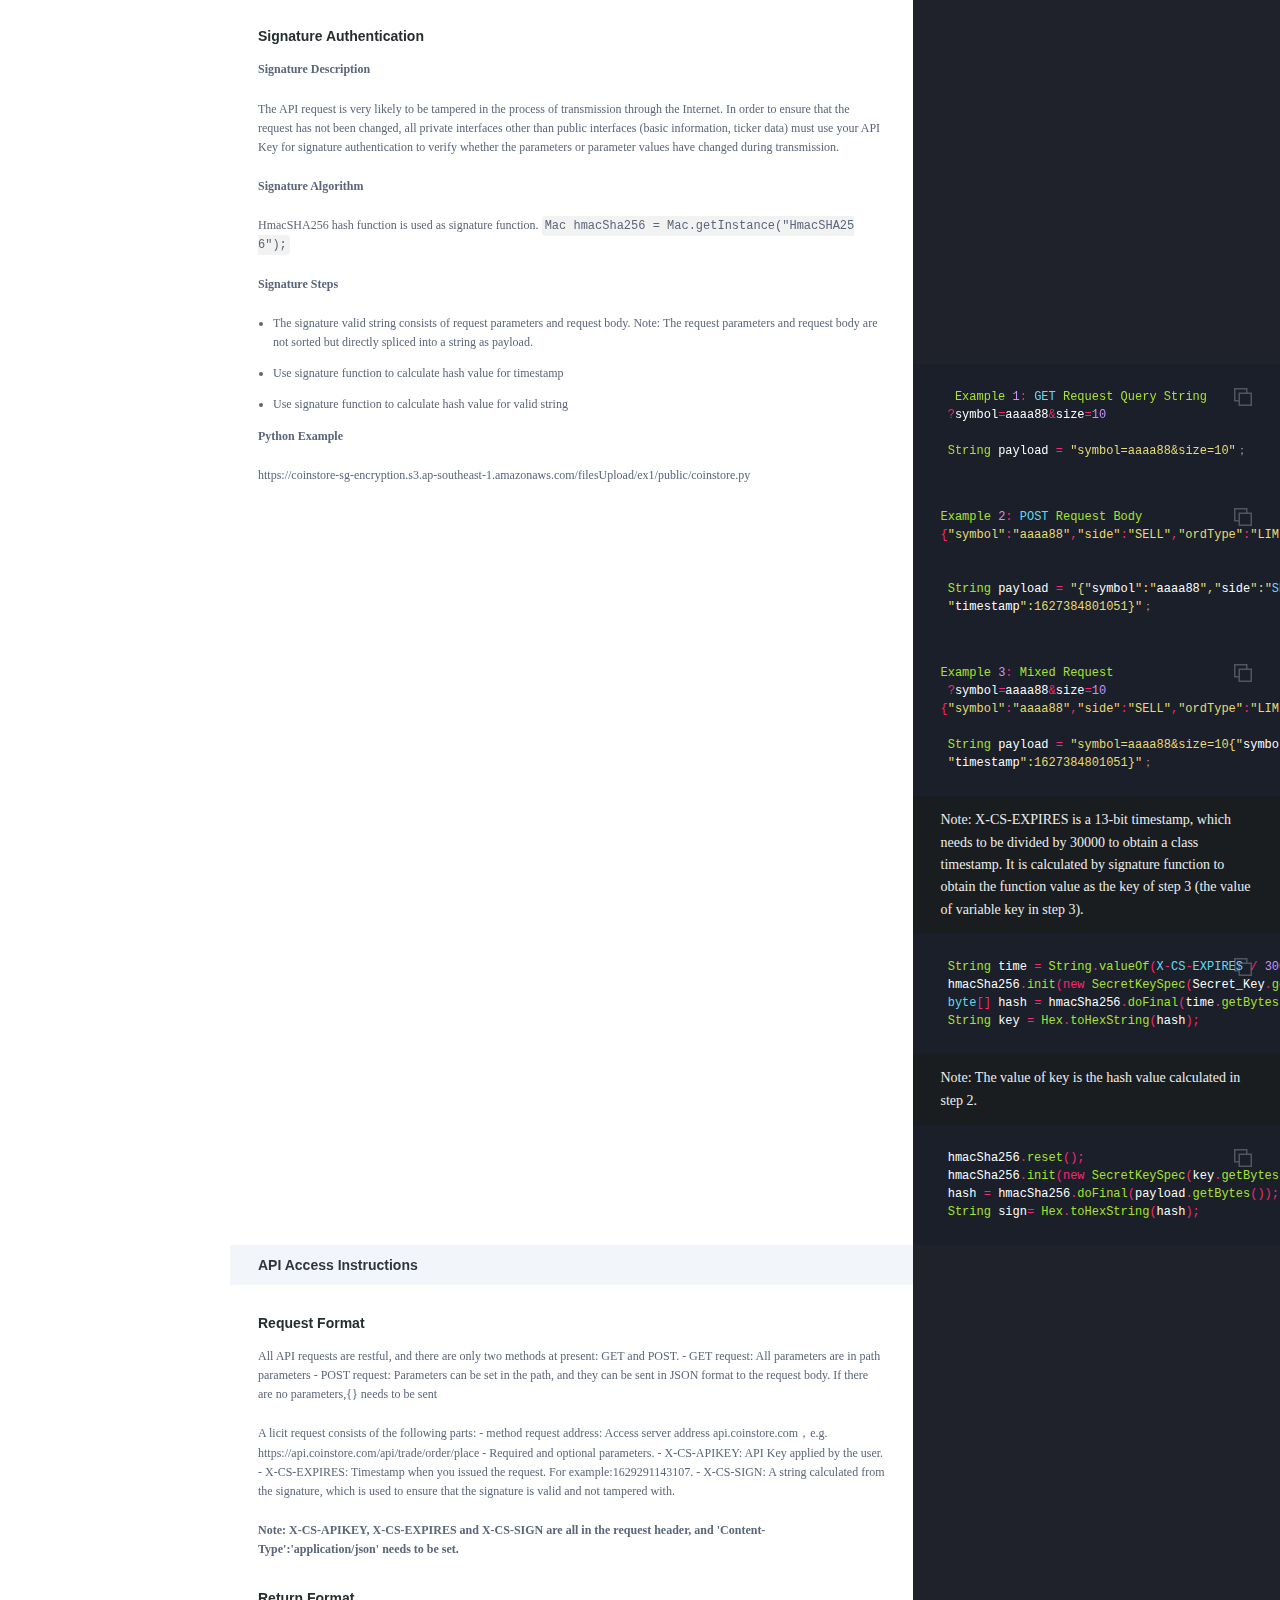
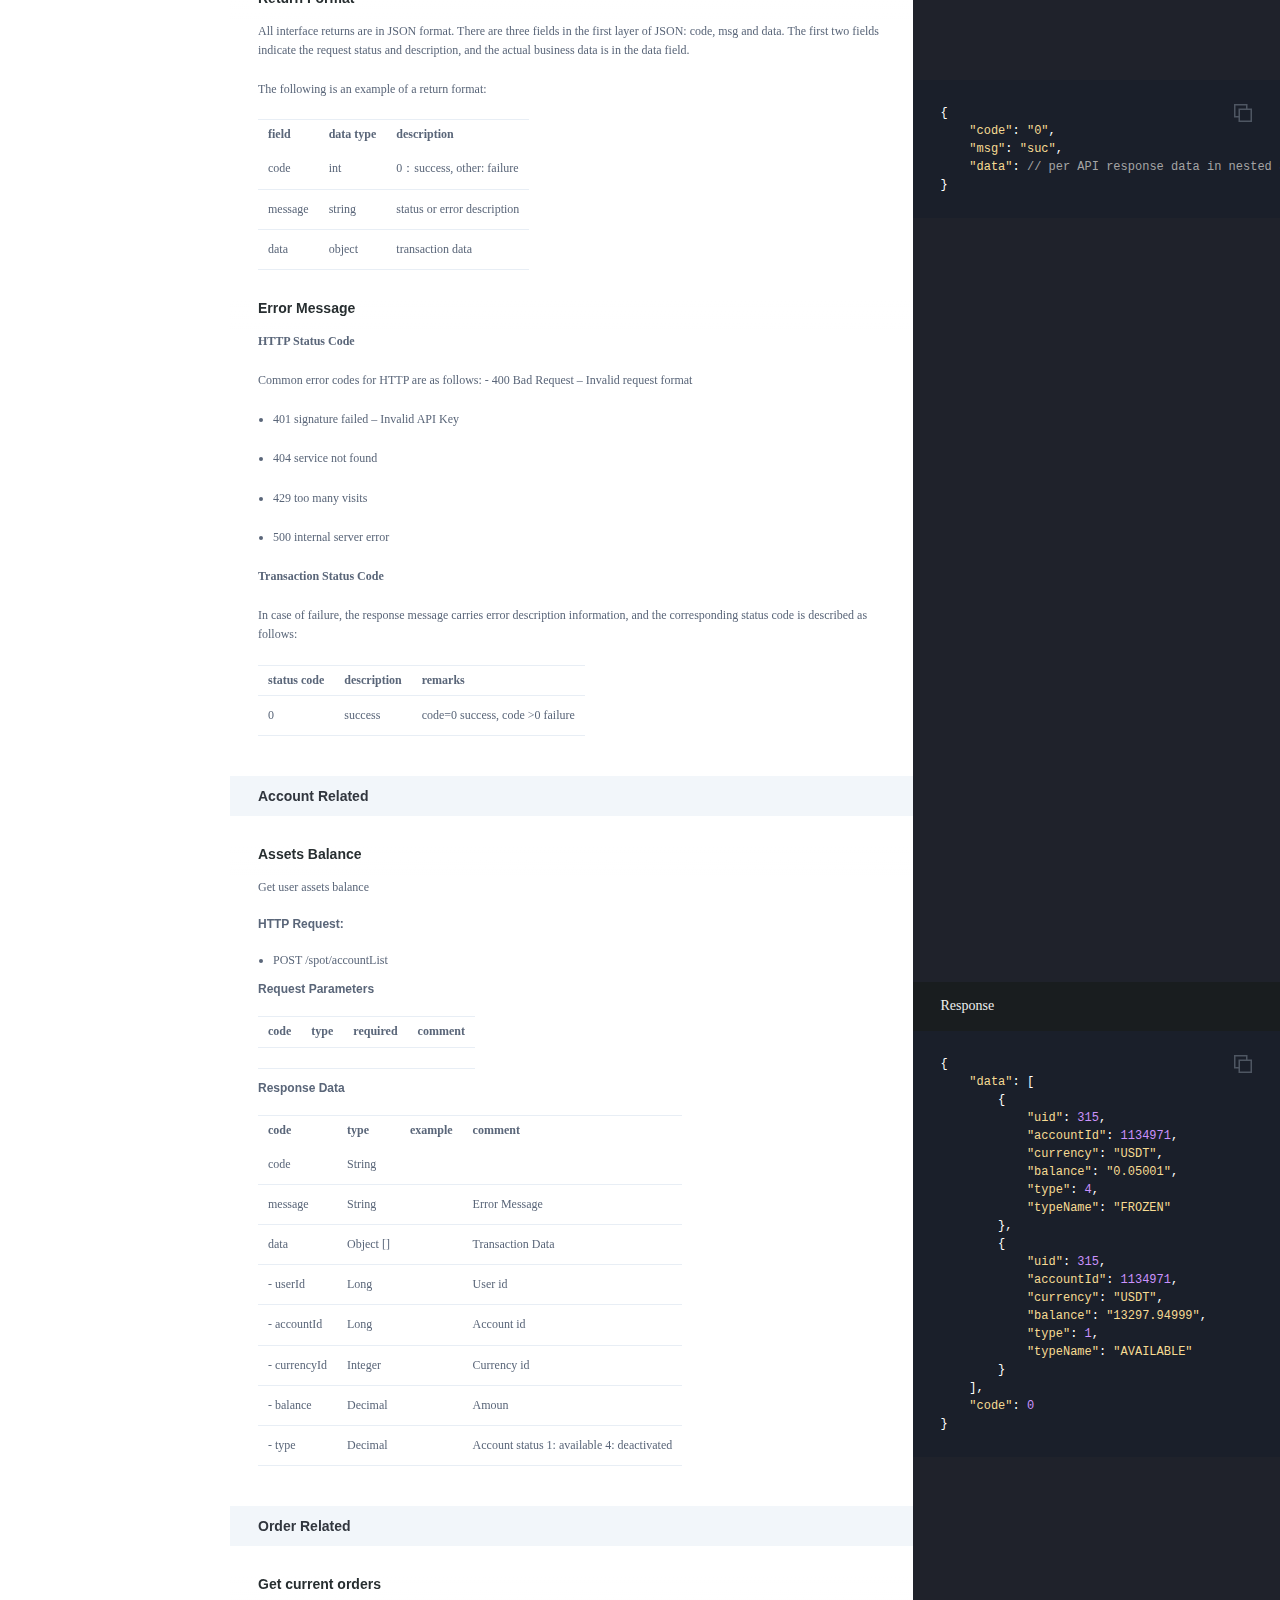
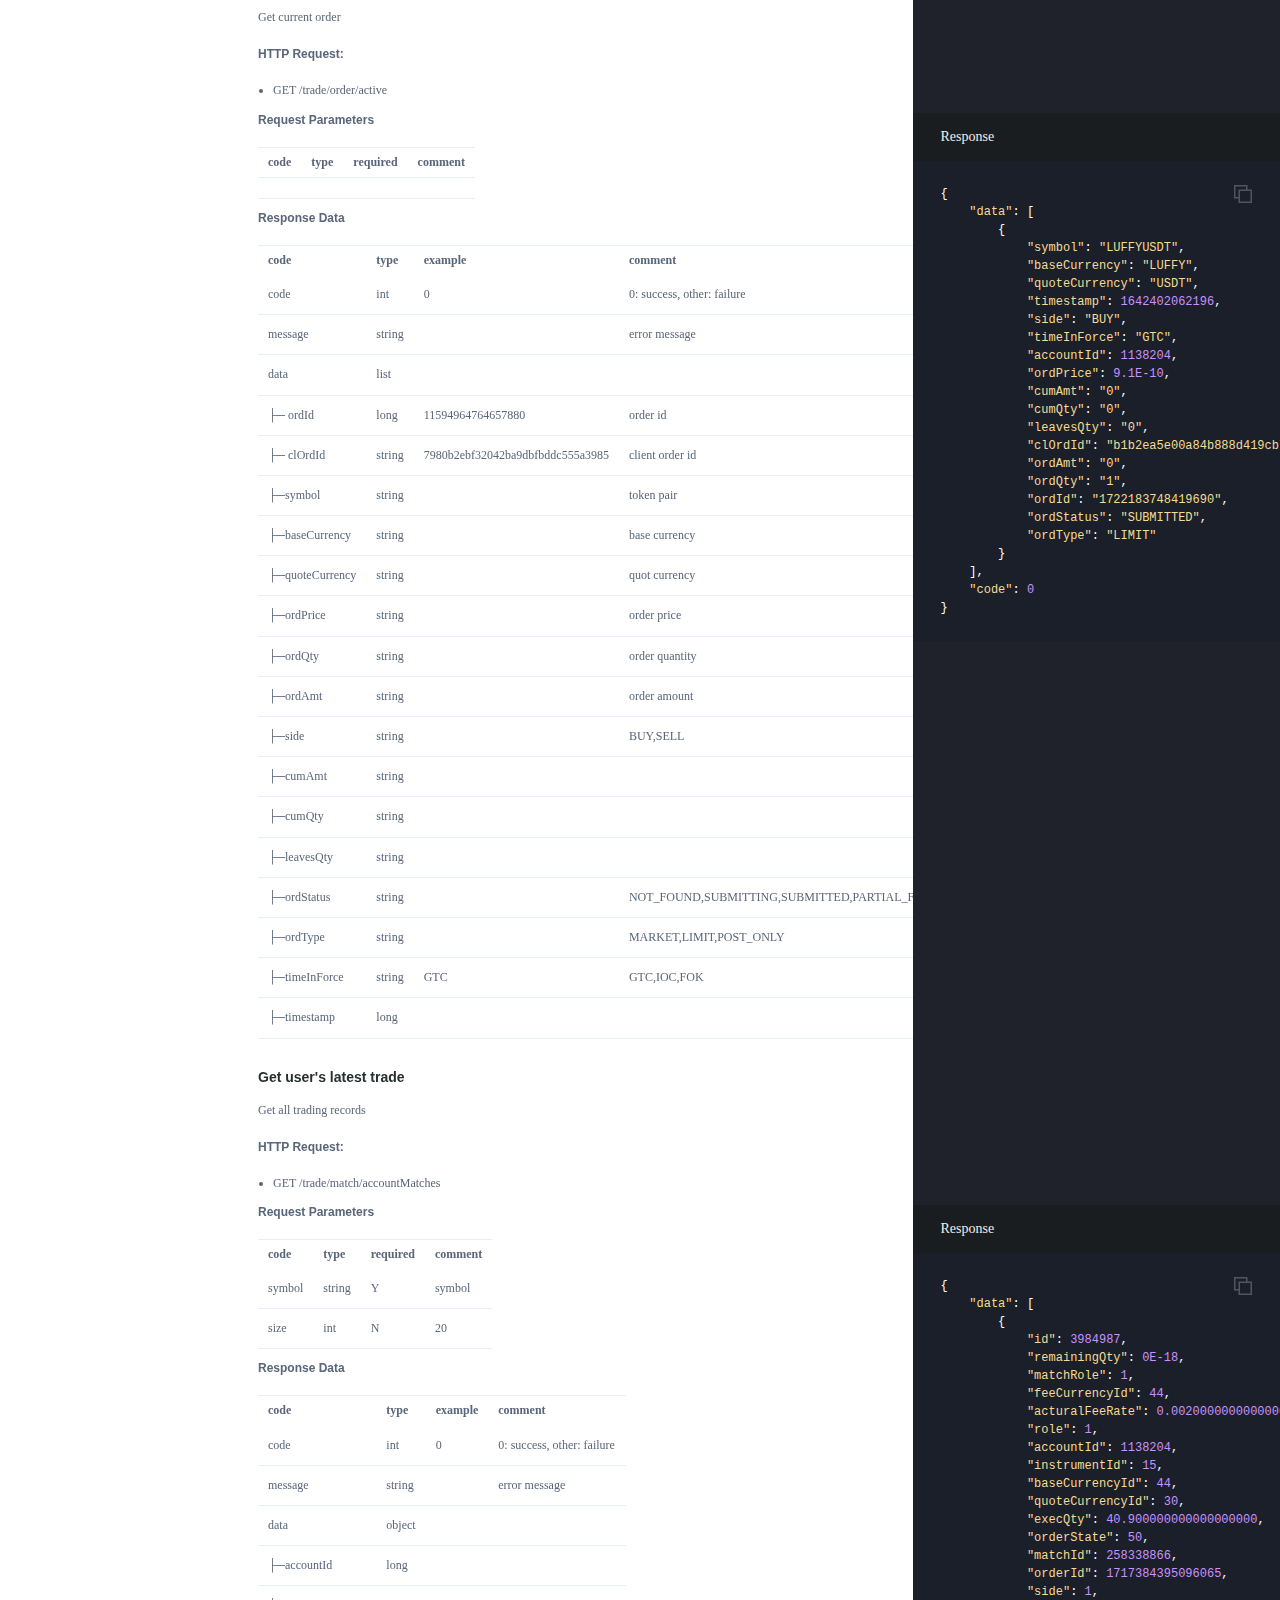
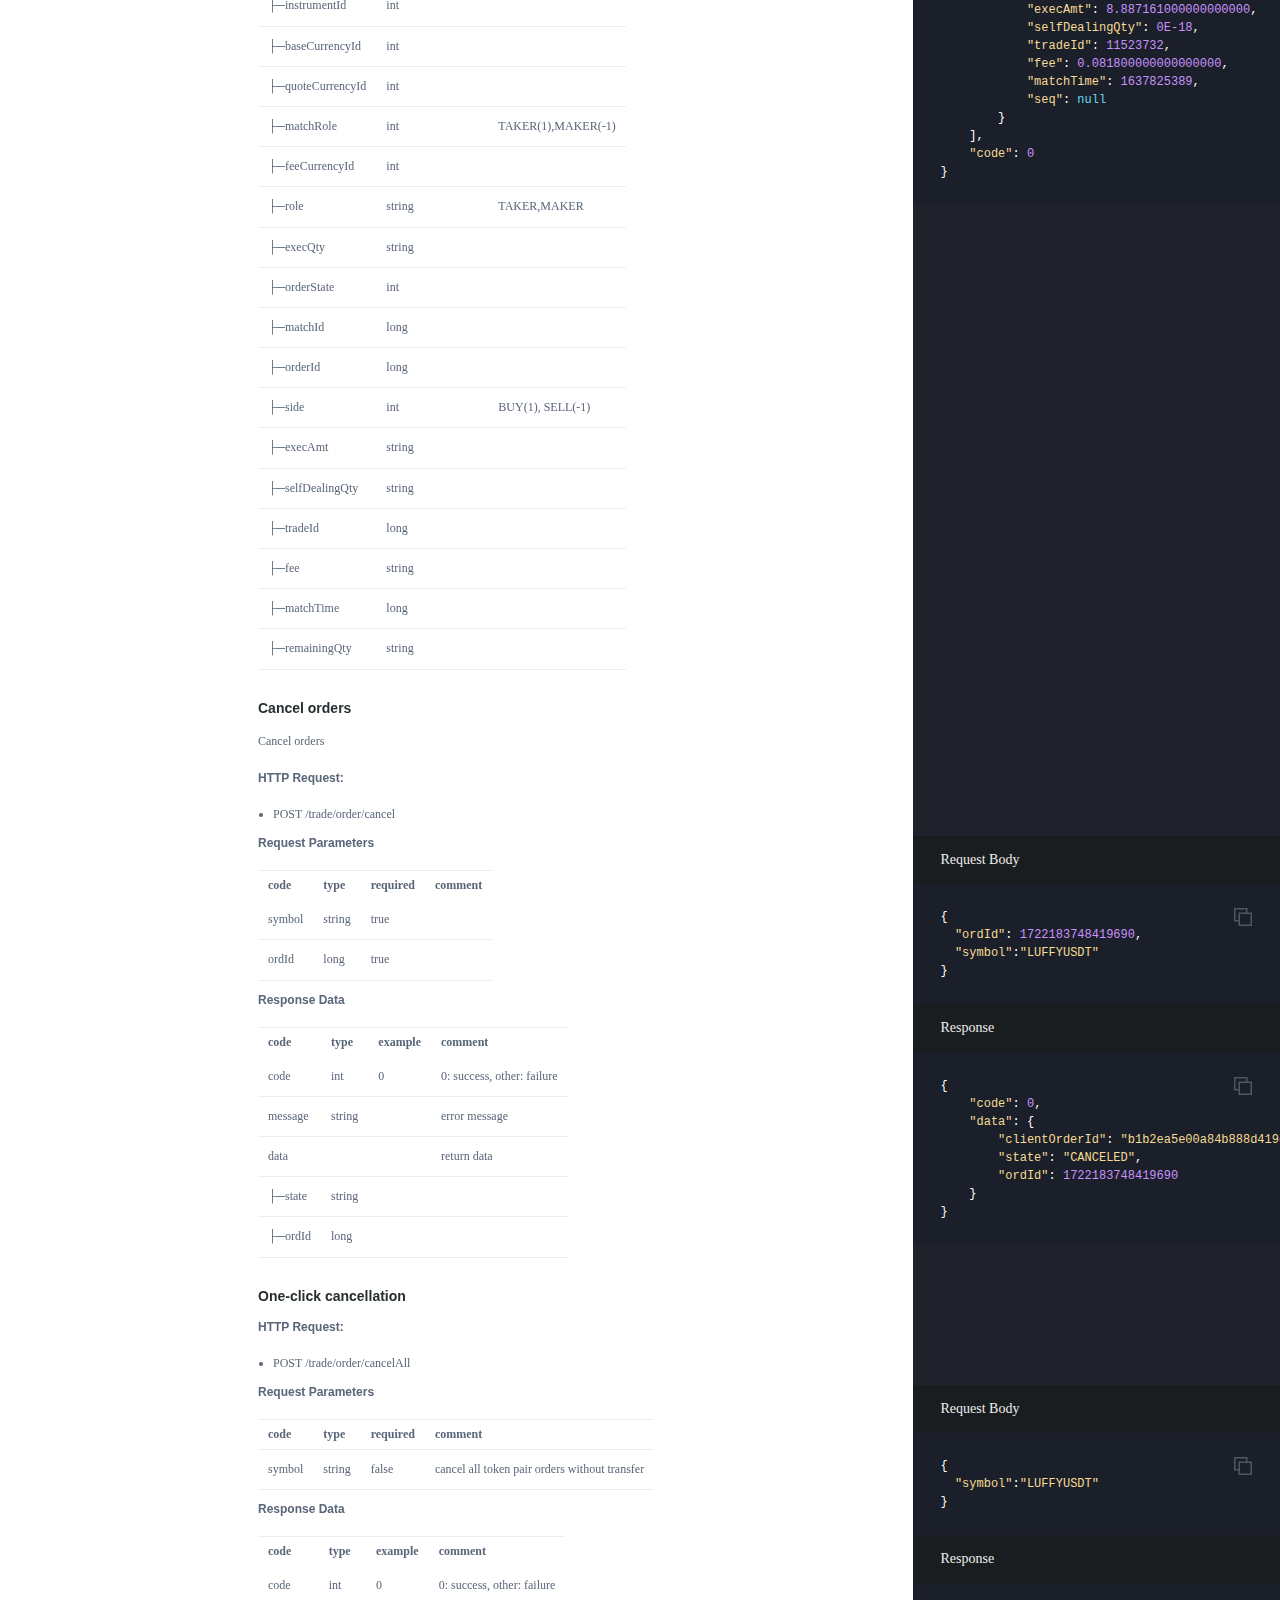
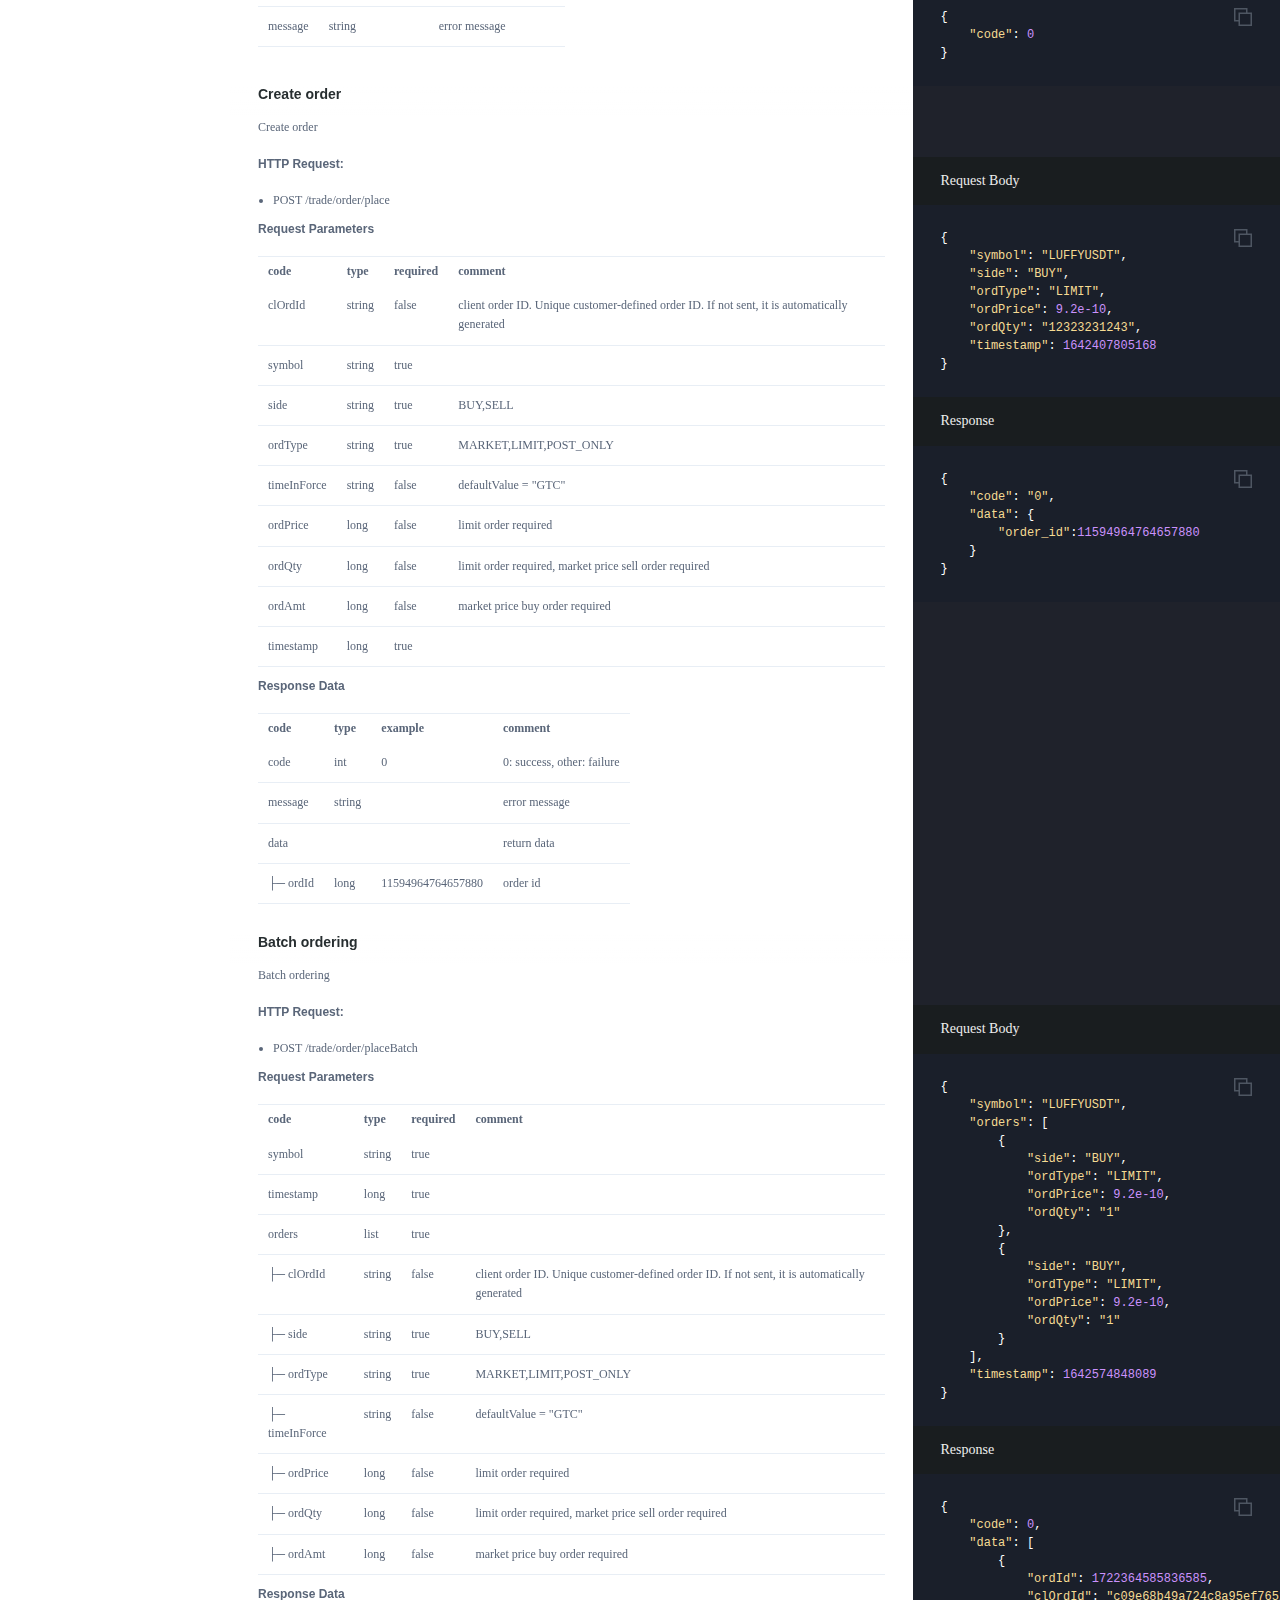
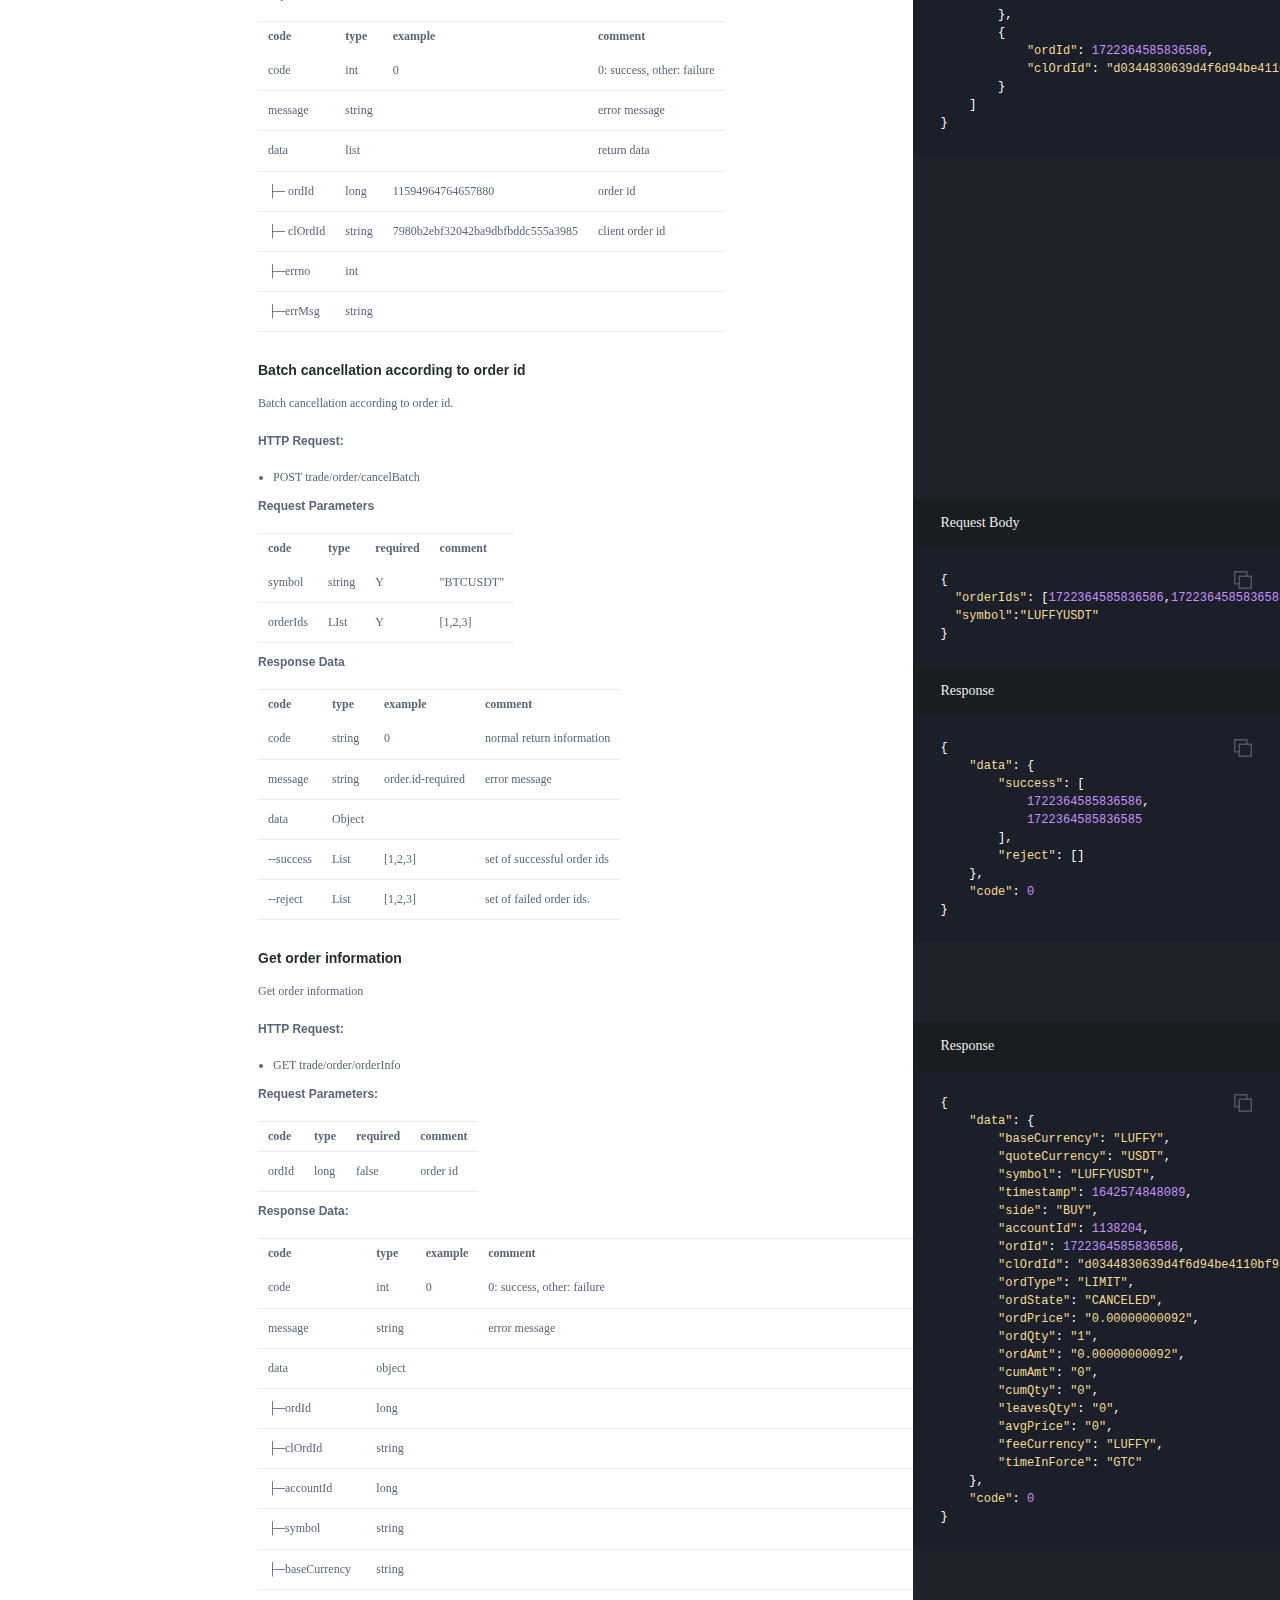
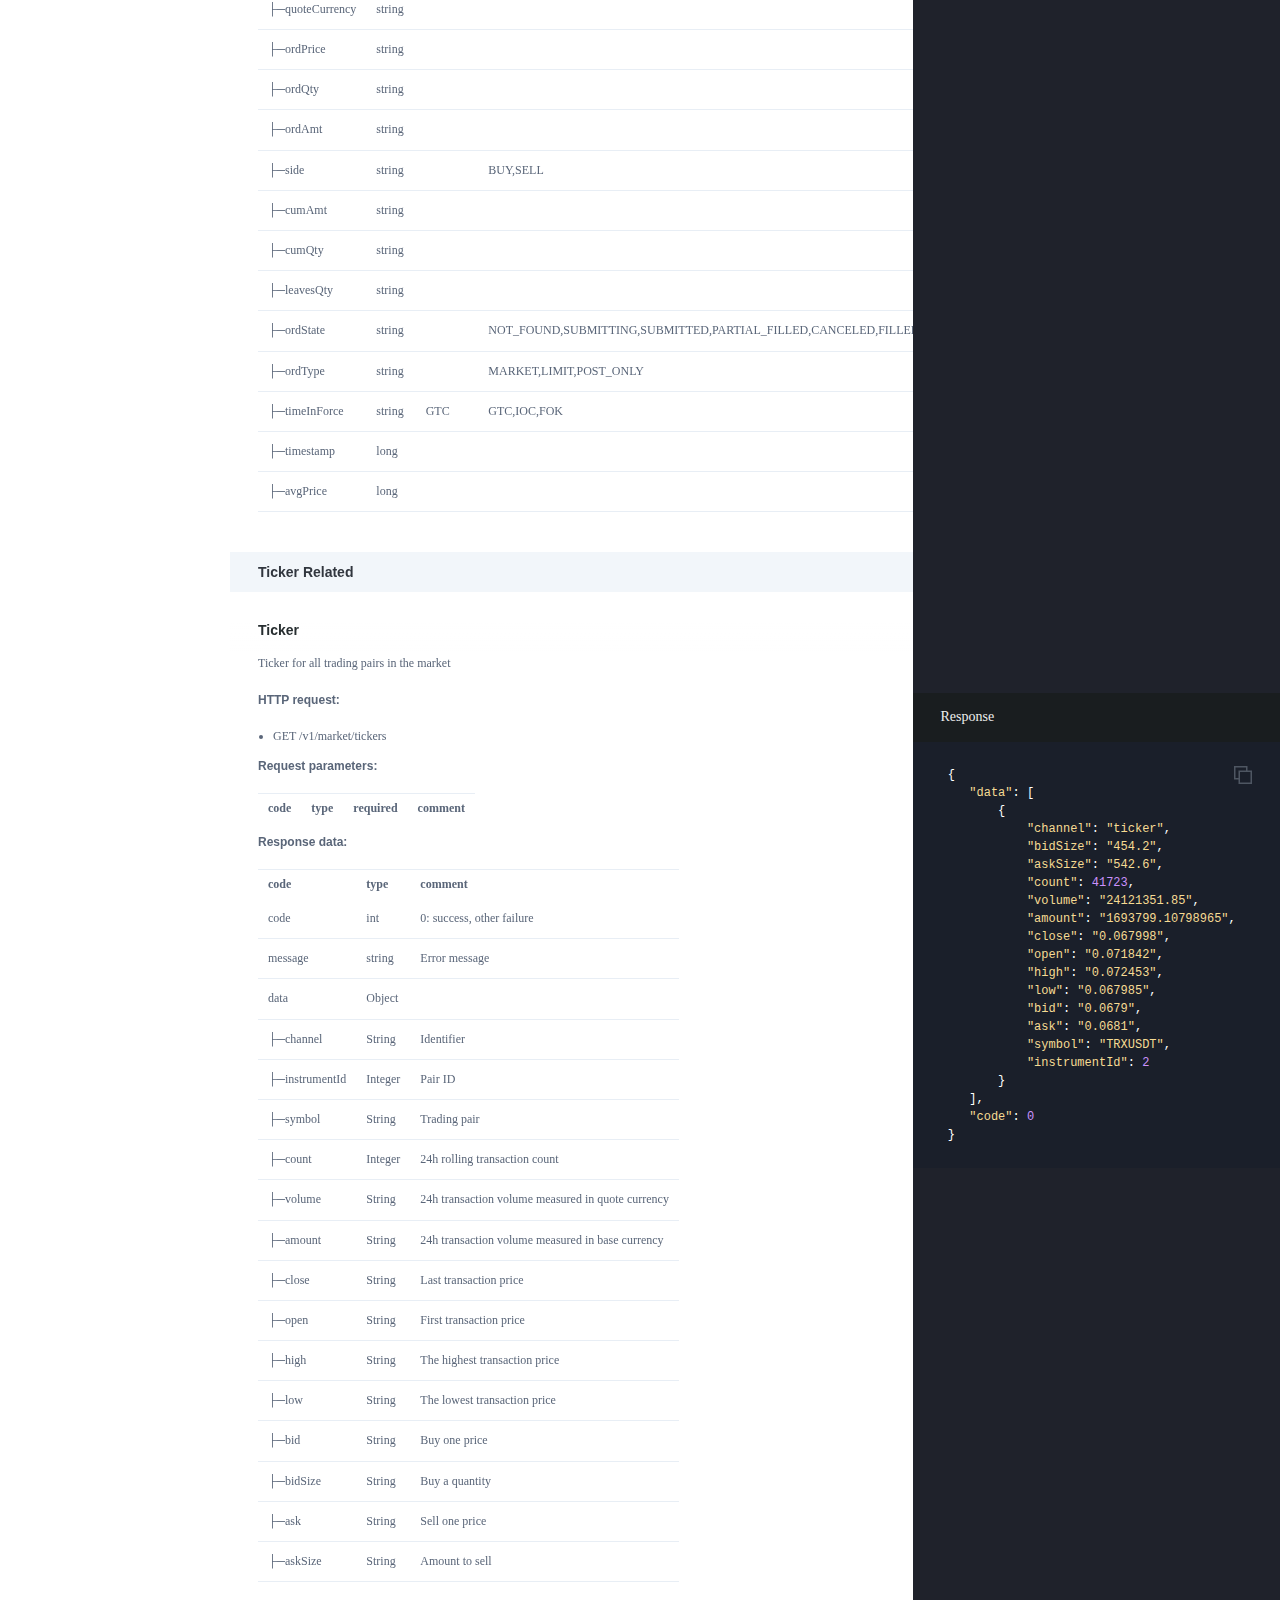
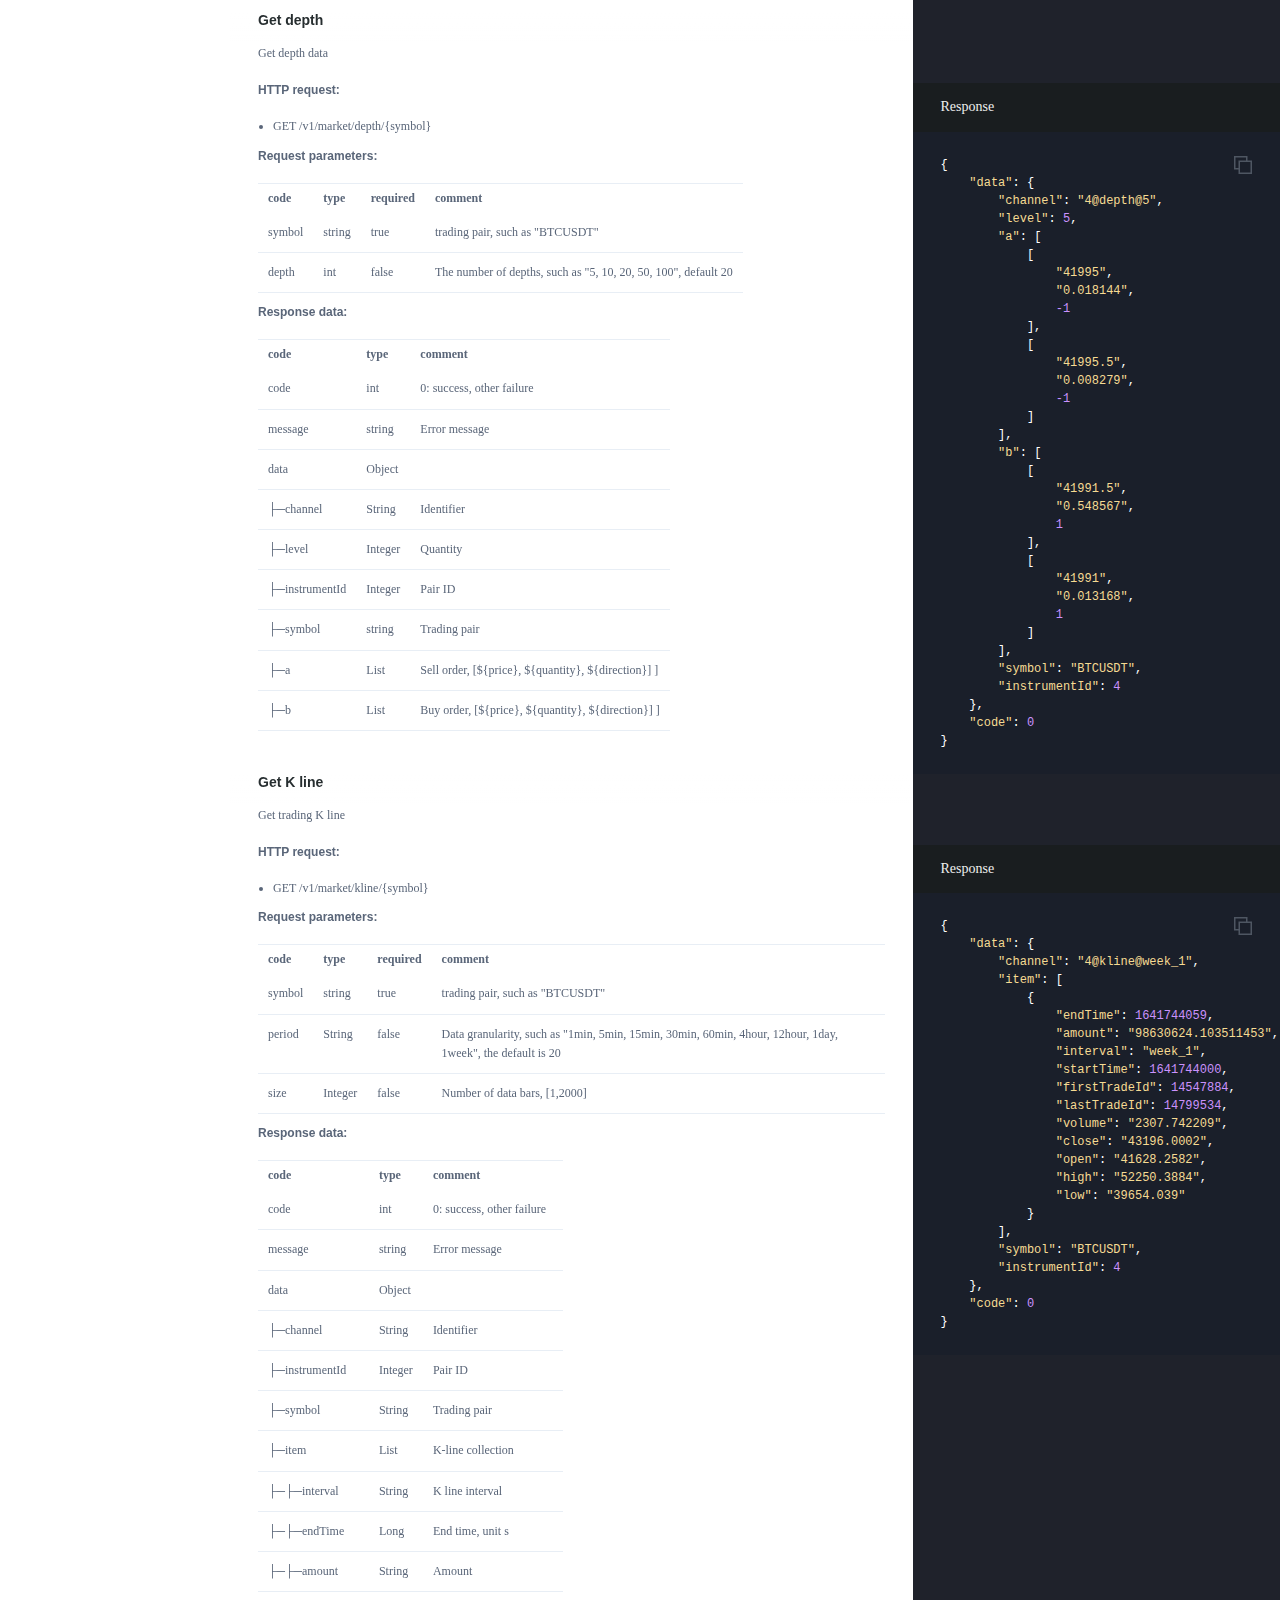
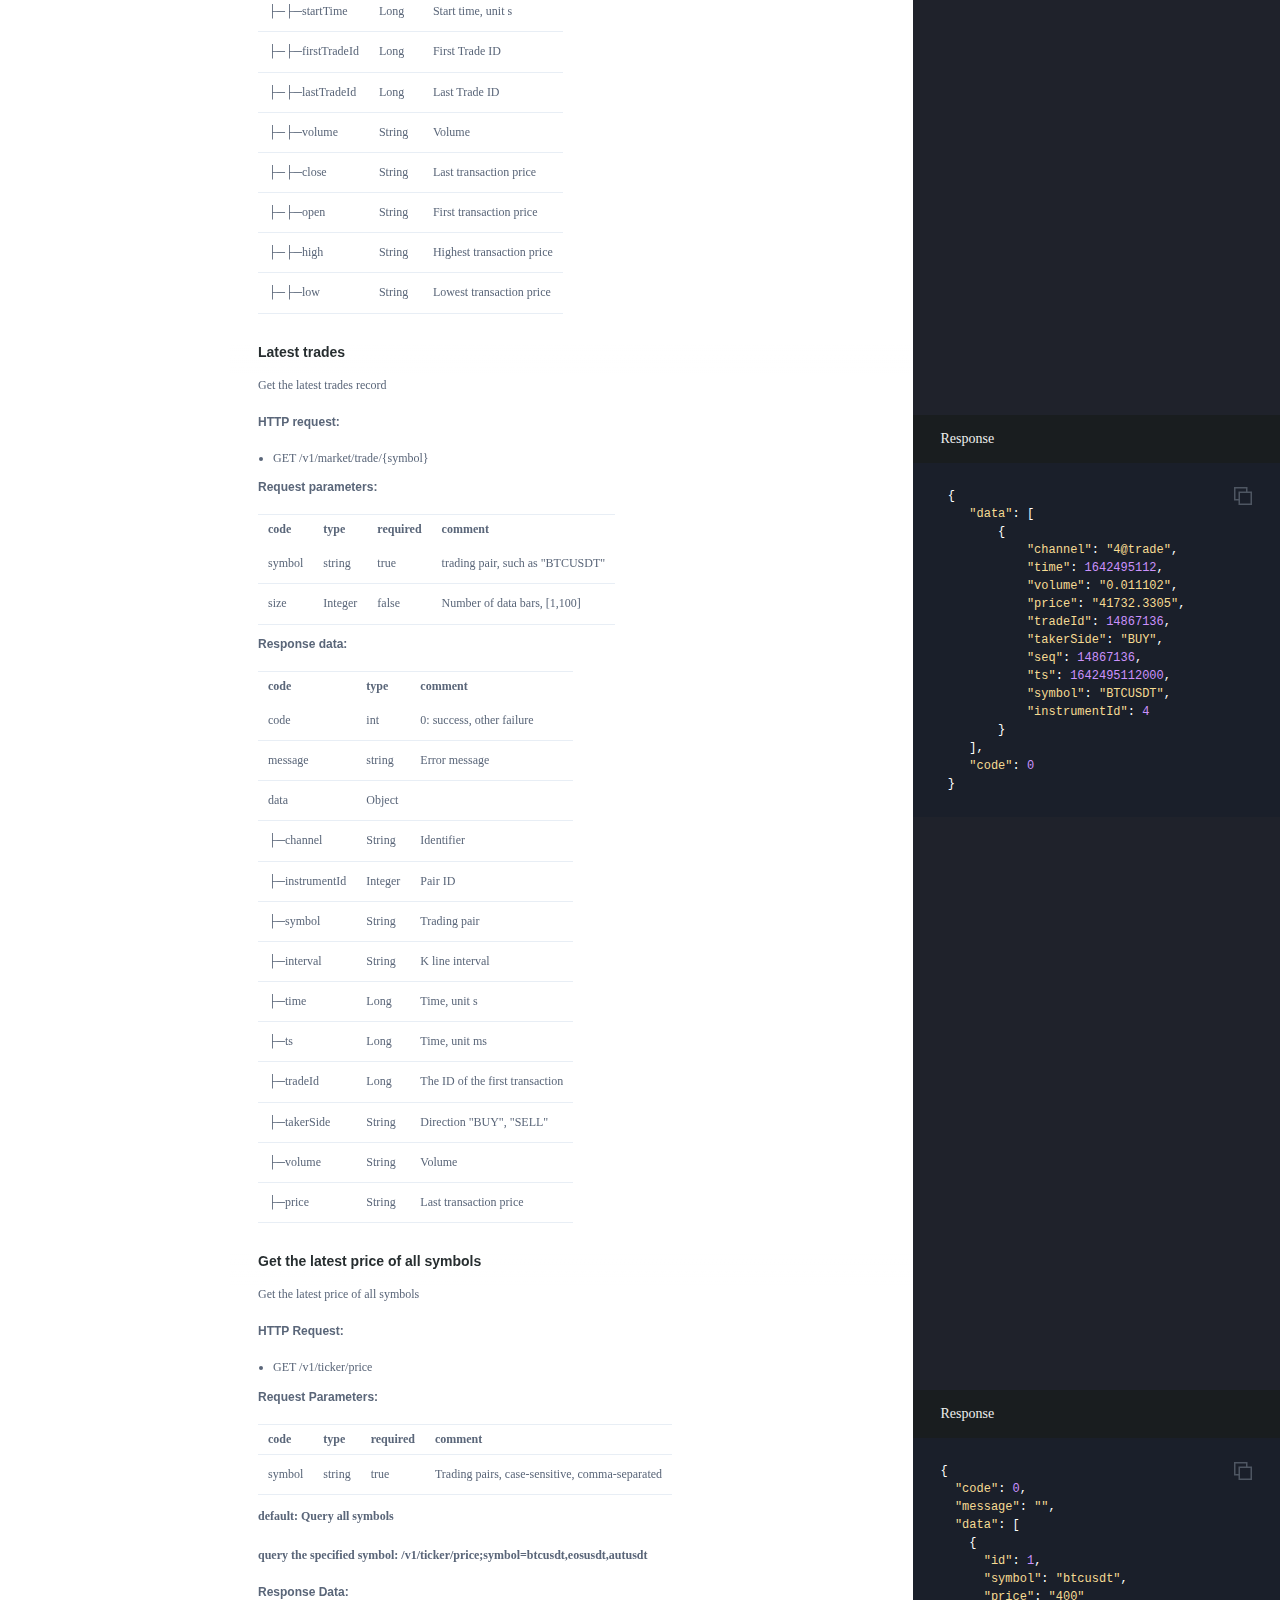
==== commit 9d499f77: "publish: format en index" ====
--- a/en/index.html
+++ b/en/index.html
@@ -1925,25 +1925,99 @@
 </thead><tbody>
 </tbody></table>
 <h3 id='response-data-10'>Response data:</h3>
-<p>| code | type | comment |
-| ----------------- | ------ | ------------------------ ---------------- |
-| code | int | 0: success, other failure |
-| message | string | Error message |
-| data | Object| |
-| ├─channel| String |Identifier |
-| ├─instrumentId| Integer |Pair ID |
-| ├─symbol| String |Trading pair |
-| ├─count | Integer |24h rolling transaction count |
-| ├─volume|String |24h transaction volume measured in quote currency |
-| ├─amount| String |24h transaction volume measured in base currency |
-| ├─close| String | Last transaction price|
-| ├─open| String | First transaction price|
-| ├─high| String | The highest transaction price|
-| ├─low| String | The lowest transaction price|
-| ├─bid| String | Buy one price|
-| ├─bidSize| String | Buy a quantity|
-| ├─ask| String | Sell one price|
-| ├─askSize| String | Amount to sell|</p>
+<table><thead>
+<tr>
+<th>code</th>
+<th>type</th>
+<th>comment</th>
+</tr>
+</thead><tbody>
+<tr>
+<td>code</td>
+<td>int</td>
+<td>0: success, other failure</td>
+</tr>
+<tr>
+<td>message</td>
+<td>string</td>
+<td>Error message</td>
+</tr>
+<tr>
+<td>data</td>
+<td>Object</td>
+<td></td>
+</tr>
+<tr>
+<td>├─channel</td>
+<td>String</td>
+<td>Identifier</td>
+</tr>
+<tr>
+<td>├─instrumentId</td>
+<td>Integer</td>
+<td>Pair ID</td>
+</tr>
+<tr>
+<td>├─symbol</td>
+<td>String</td>
+<td>Trading pair</td>
+</tr>
+<tr>
+<td>├─count</td>
+<td>Integer</td>
+<td>24h rolling transaction count</td>
+</tr>
+<tr>
+<td>├─volume</td>
+<td>String</td>
+<td>24h transaction volume measured in quote currency</td>
+</tr>
+<tr>
+<td>├─amount</td>
+<td>String</td>
+<td>24h transaction volume measured in base currency</td>
+</tr>
+<tr>
+<td>├─close</td>
+<td>String</td>
+<td>Last transaction price</td>
+</tr>
+<tr>
+<td>├─open</td>
+<td>String</td>
+<td>First transaction price</td>
+</tr>
+<tr>
+<td>├─high</td>
+<td>String</td>
+<td>The highest transaction price</td>
+</tr>
+<tr>
+<td>├─low</td>
+<td>String</td>
+<td>The lowest transaction price</td>
+</tr>
+<tr>
+<td>├─bid</td>
+<td>String</td>
+<td>Buy one price</td>
+</tr>
+<tr>
+<td>├─bidSize</td>
+<td>String</td>
+<td>Buy a quantity</td>
+</tr>
+<tr>
+<td>├─ask</td>
+<td>String</td>
+<td>Sell one price</td>
+</tr>
+<tr>
+<td>├─askSize</td>
+<td>String</td>
+<td>Amount to sell</td>
+</tr>
+</tbody></table>
 <h2 id='get-depth'><span id="7">Get depth</span></h2>
 <p>Get depth data</p>
 
@@ -2010,17 +2084,59 @@
 </tr>
 </tbody></table>
 <h3 id='response-data-11'>Response data:</h3>
-<p>| code | type | comment |
-| ----------------- | ------ | ------------------------ ---------------- |
-| code | int | 0: success, other failure |
-| message | string | Error message |
-| data | Object| |
-| ├─channel| String |Identifier |
-| ├─level| Integer |Quantity |
-| ├─instrumentId| Integer |Pair ID |
-| ├─symbol| string |Trading pair |
-| ├─a | List | Sell order, [${price}, ${quantity}, ${direction}] ] |
-| ├─b | List | Buy order, [${price}, ${quantity}, ${direction}] ] |</p>
+<table><thead>
+<tr>
+<th>code</th>
+<th>type</th>
+<th>comment</th>
+</tr>
+</thead><tbody>
+<tr>
+<td>code</td>
+<td>int</td>
+<td>0: success, other failure</td>
+</tr>
+<tr>
+<td>message</td>
+<td>string</td>
+<td>Error message</td>
+</tr>
+<tr>
+<td>data</td>
+<td>Object</td>
+<td></td>
+</tr>
+<tr>
+<td>├─channel</td>
+<td>String</td>
+<td>Identifier</td>
+</tr>
+<tr>
+<td>├─level</td>
+<td>Integer</td>
+<td>Quantity</td>
+</tr>
+<tr>
+<td>├─instrumentId</td>
+<td>Integer</td>
+<td>Pair ID</td>
+</tr>
+<tr>
+<td>├─symbol</td>
+<td>string</td>
+<td>Trading pair</td>
+</tr>
+<tr>
+<td>├─a</td>
+<td>List</td>
+<td>Sell order, [${price}, ${quantity}, ${direction}] ]</td>
+</tr>
+<tr>
+<td>├─b</td>
+<td>List</td>
+<td>Buy order, [${price}, ${quantity}, ${direction}] ]</td>
+</tr>
+</tbody></table>
 <h2 id='get-k-line'><span id="7">Get K line</span></h2>
 <p>Get trading K line</p>
 
@@ -2083,26 +2199,104 @@
 </tr>
 </tbody></table>
 <h3 id='response-data-12'>Response data:</h3>
-<p>| code | type | comment |
-| ----------------- | ------ | ------------------------ ---------------- |
-| code | int | 0: success, other failure |
-| message | string | Error message |
-| data | Object| |
-| ├─channel| String |Identifier |
-| ├─instrumentId| Integer |Pair ID |
-| ├─symbol| String |Trading pair |
-| ├─item | List |K-line collection |
-| ├─├─interval | String |K line interval |
-| ├─├─endTime| Long |End time, unit s |
-| ├─├─amount|String |Amount |
-| ├─├─startTime|Long |Start time, unit s|
-| ├─├─firstTradeId|Long |First Trade ID |
-| ├─├─lastTradeId|Long |Last Trade ID |
-| ├─├─volume| String |Volume|
-| ├─├─close| String | Last transaction price|
-| ├─├─open| String | First transaction price|
-| ├─├─high| String |Highest transaction price |
-| ├─├─low| String |Lowest transaction price |</p>
+<table><thead>
+<tr>
+<th>code</th>
+<th>type</th>
+<th>comment</th>
+</tr>
+</thead><tbody>
+<tr>
+<td>code</td>
+<td>int</td>
+<td>0: success, other failure</td>
+</tr>
+<tr>
+<td>message</td>
+<td>string</td>
+<td>Error message</td>
+</tr>
+<tr>
+<td>data</td>
+<td>Object</td>
+<td></td>
+</tr>
+<tr>
+<td>├─channel</td>
+<td>String</td>
+<td>Identifier</td>
+</tr>
+<tr>
+<td>├─instrumentId</td>
+<td>Integer</td>
+<td>Pair ID</td>
+</tr>
+<tr>
+<td>├─symbol</td>
+<td>String</td>
+<td>Trading pair</td>
+</tr>
+<tr>
+<td>├─item</td>
+<td>List</td>
+<td>K-line collection</td>
+</tr>
+<tr>
+<td>├─├─interval</td>
+<td>String</td>
+<td>K line interval</td>
+</tr>
+<tr>
+<td>├─├─endTime</td>
+<td>Long</td>
+<td>End time, unit s</td>
+</tr>
+<tr>
+<td>├─├─amount</td>
+<td>String</td>
+<td>Amount</td>
+</tr>
+<tr>
+<td>├─├─startTime</td>
+<td>Long</td>
+<td>Start time, unit s</td>
+</tr>
+<tr>
+<td>├─├─firstTradeId</td>
+<td>Long</td>
+<td>First Trade ID</td>
+</tr>
+<tr>
+<td>├─├─lastTradeId</td>
+<td>Long</td>
+<td>Last Trade ID</td>
+</tr>
+<tr>
+<td>├─├─volume</td>
+<td>String</td>
+<td>Volume</td>
+</tr>
+<tr>
+<td>├─├─close</td>
+<td>String</td>
+<td>Last transaction price</td>
+</tr>
+<tr>
+<td>├─├─open</td>
+<td>String</td>
+<td>First transaction price</td>
+</tr>
+<tr>
+<td>├─├─high</td>
+<td>String</td>
+<td>Highest transaction price</td>
+</tr>
+<tr>
+<td>├─├─low</td>
+<td>String</td>
+<td>Lowest transaction price</td>
+</tr>
+</tbody></table>
 <h2 id='latest-trades'><span id="7">Latest trades</span></h2>
 <p>Get the latest trades record</p>
 
@@ -2153,21 +2347,79 @@
 </tr>
 </tbody></table>
 <h3 id='response-data-13'>Response data:</h3>
-<p>| code | type | comment |
-| ----------------- | ------ | ------------------------ ---------------- |
-| code | int | 0: success, other failure |
-| message | string | Error message |
-| data | Object| |
-| ├─channel| String |Identifier |
-| ├─instrumentId| Integer |Pair ID |
-| ├─symbol| String |Trading pair |
-| ├─interval | String |K line interval |
-| ├─time| Long |Time, unit s |
-| ├─ts|Long |Time, unit ms |
-| ├─tradeId|Long |The ID of the first transaction |
-| ├─takerSide|String |Direction &quot;BUY&quot;, &quot;SELL&quot; |
-| ├─volume| String |Volume |
-| ├─price| String | Last transaction price|                      </p>
+<table><thead>
+<tr>
+<th>code</th>
+<th>type</th>
+<th>comment</th>
+</tr>
+</thead><tbody>
+<tr>
+<td>code</td>
+<td>int</td>
+<td>0: success, other failure</td>
+</tr>
+<tr>
+<td>message</td>
+<td>string</td>
+<td>Error message</td>
+</tr>
+<tr>
+<td>data</td>
+<td>Object</td>
+<td></td>
+</tr>
+<tr>
+<td>├─channel</td>
+<td>String</td>
+<td>Identifier</td>
+</tr>
+<tr>
+<td>├─instrumentId</td>
+<td>Integer</td>
+<td>Pair ID</td>
+</tr>
+<tr>
+<td>├─symbol</td>
+<td>String</td>
+<td>Trading pair</td>
+</tr>
+<tr>
+<td>├─interval</td>
+<td>String</td>
+<td>K line interval</td>
+</tr>
+<tr>
+<td>├─time</td>
+<td>Long</td>
+<td>Time, unit s</td>
+</tr>
+<tr>
+<td>├─ts</td>
+<td>Long</td>
+<td>Time, unit ms</td>
+</tr>
+<tr>
+<td>├─tradeId</td>
+<td>Long</td>
+<td>The ID of the first transaction</td>
+</tr>
+<tr>
+<td>├─takerSide</td>
+<td>String</td>
+<td>Direction &quot;BUY&quot;, &quot;SELL&quot;</td>
+</tr>
+<tr>
+<td>├─volume</td>
+<td>String</td>
+<td>Volume</td>
+</tr>
+<tr>
+<td>├─price</td>
+<td>String</td>
+<td>Last transaction price</td>
+</tr>
+</tbody></table>
 <h2 id='get-the-latest-price-of-all-symbols'><span id="7"> Get the latest price of all symbols </span></h2>
 <p>Get the latest price of all symbols</p>
 <h3 id='http-request-14'>HTTP Request:</h3>
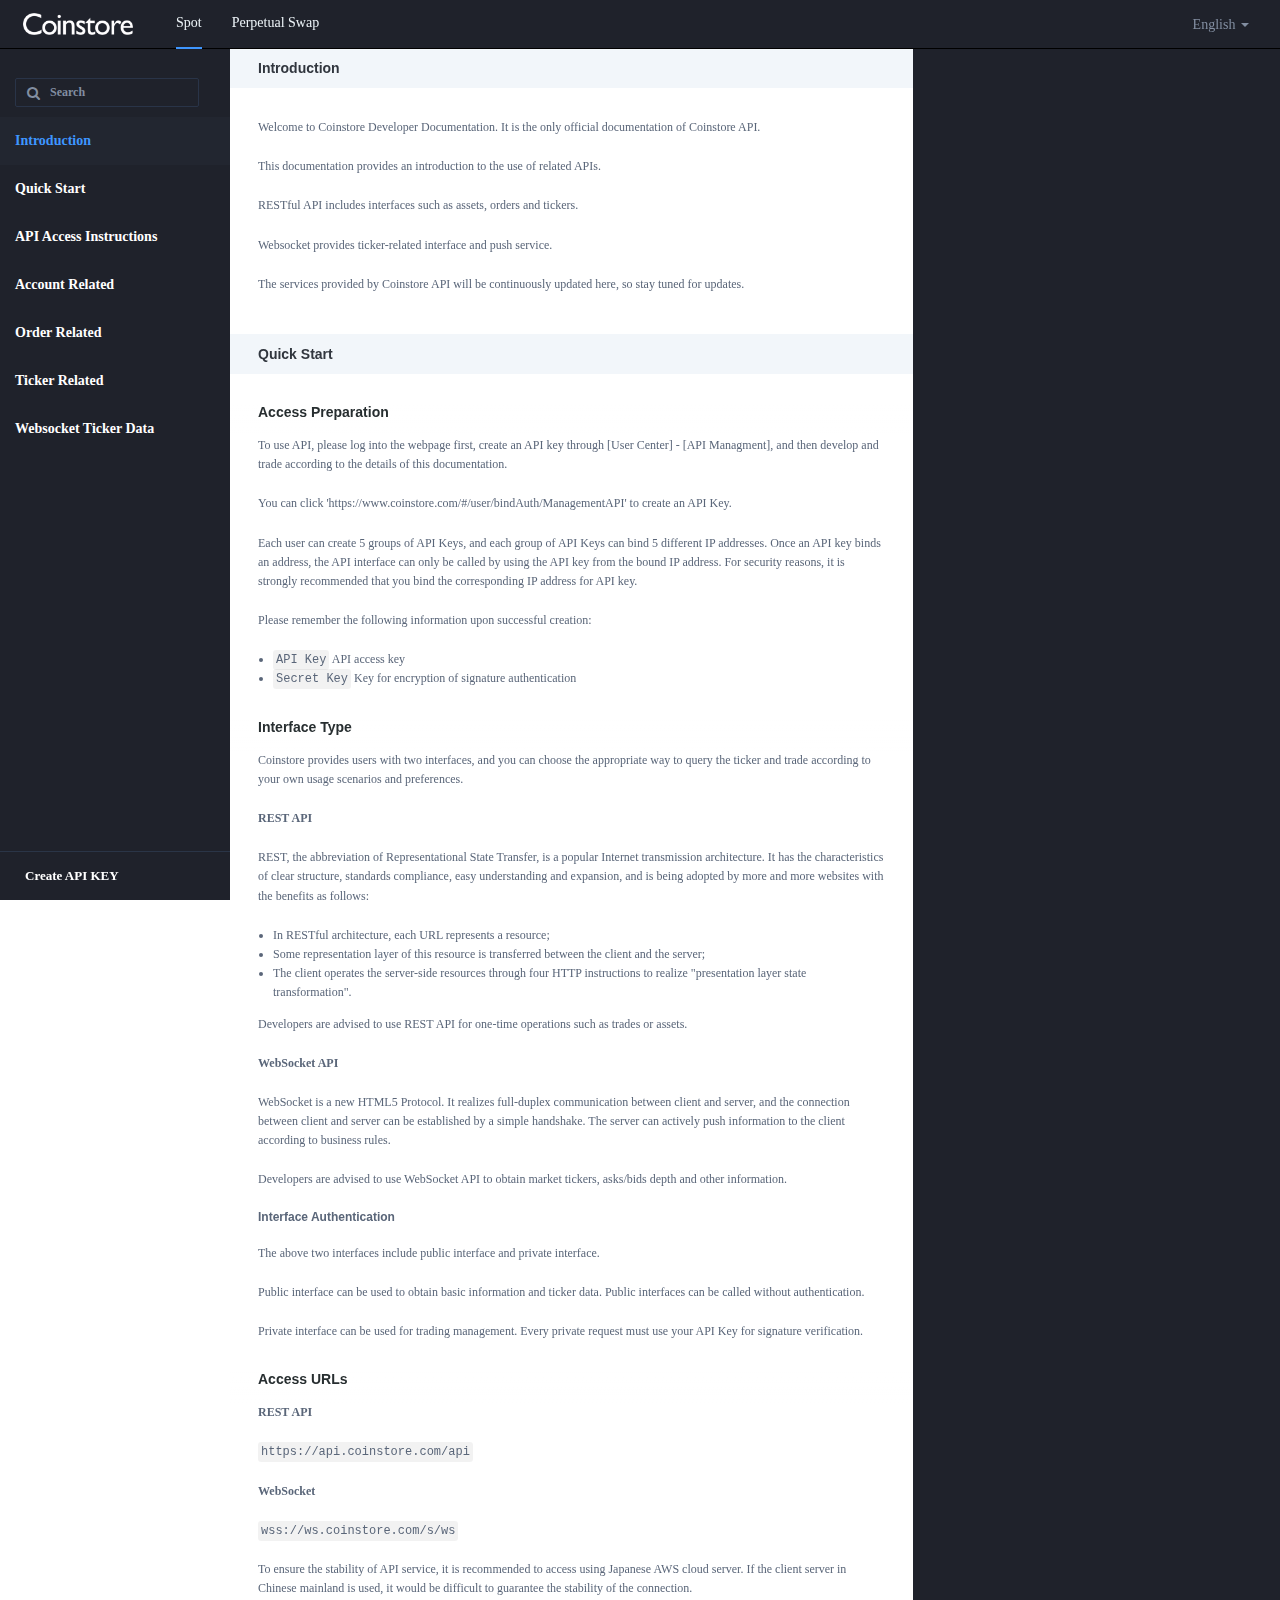
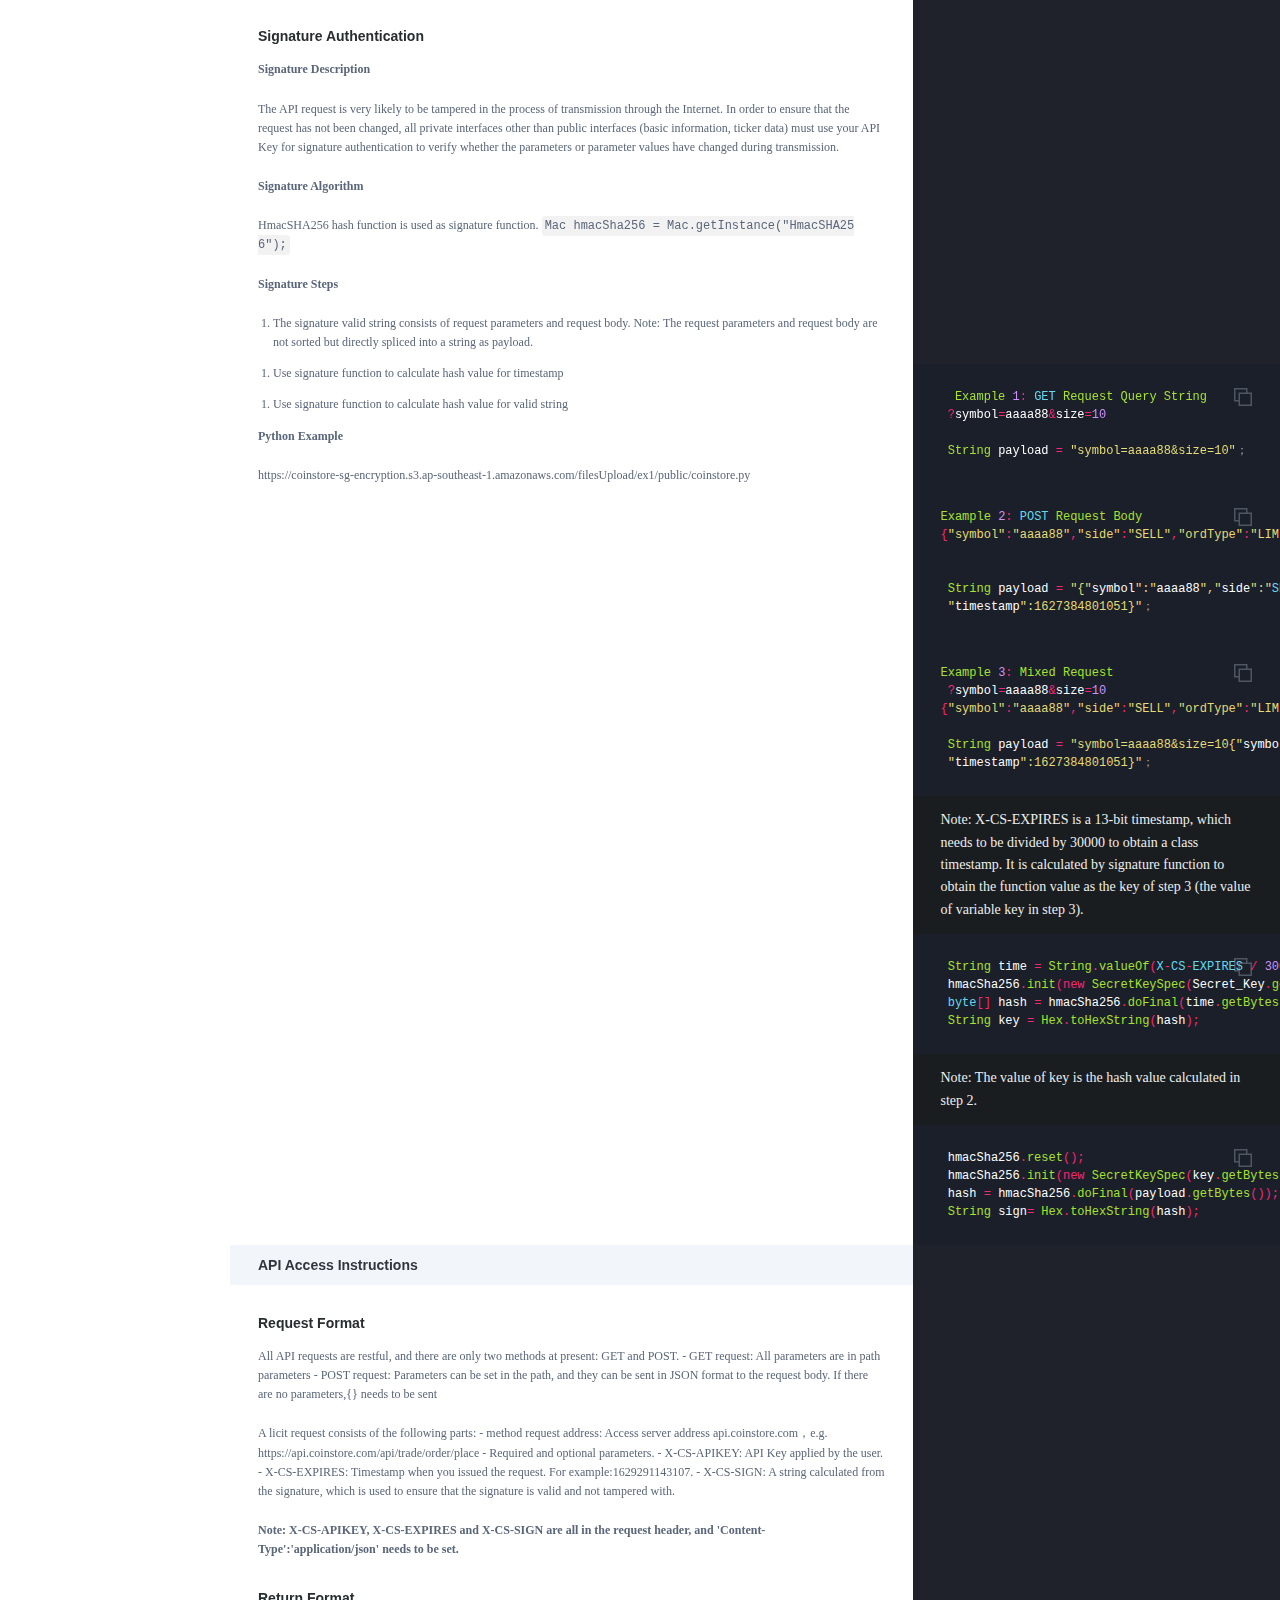
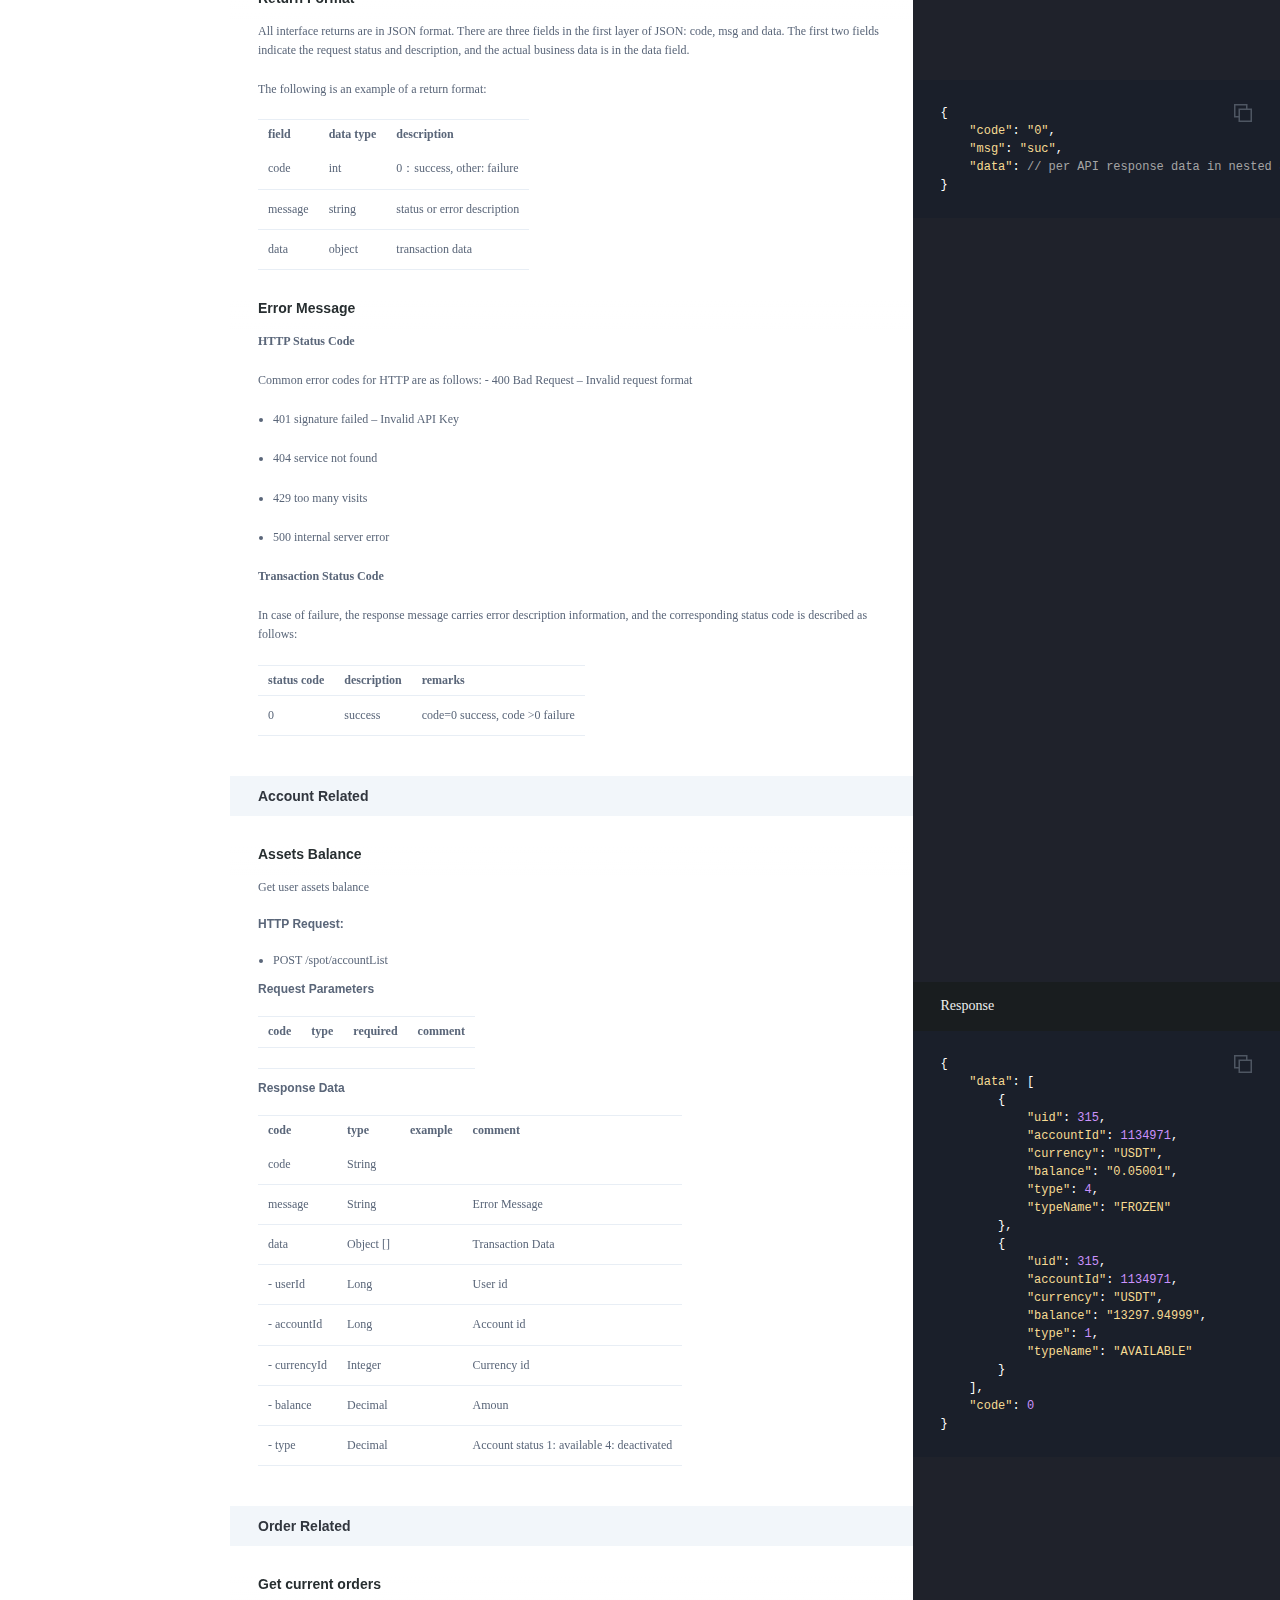
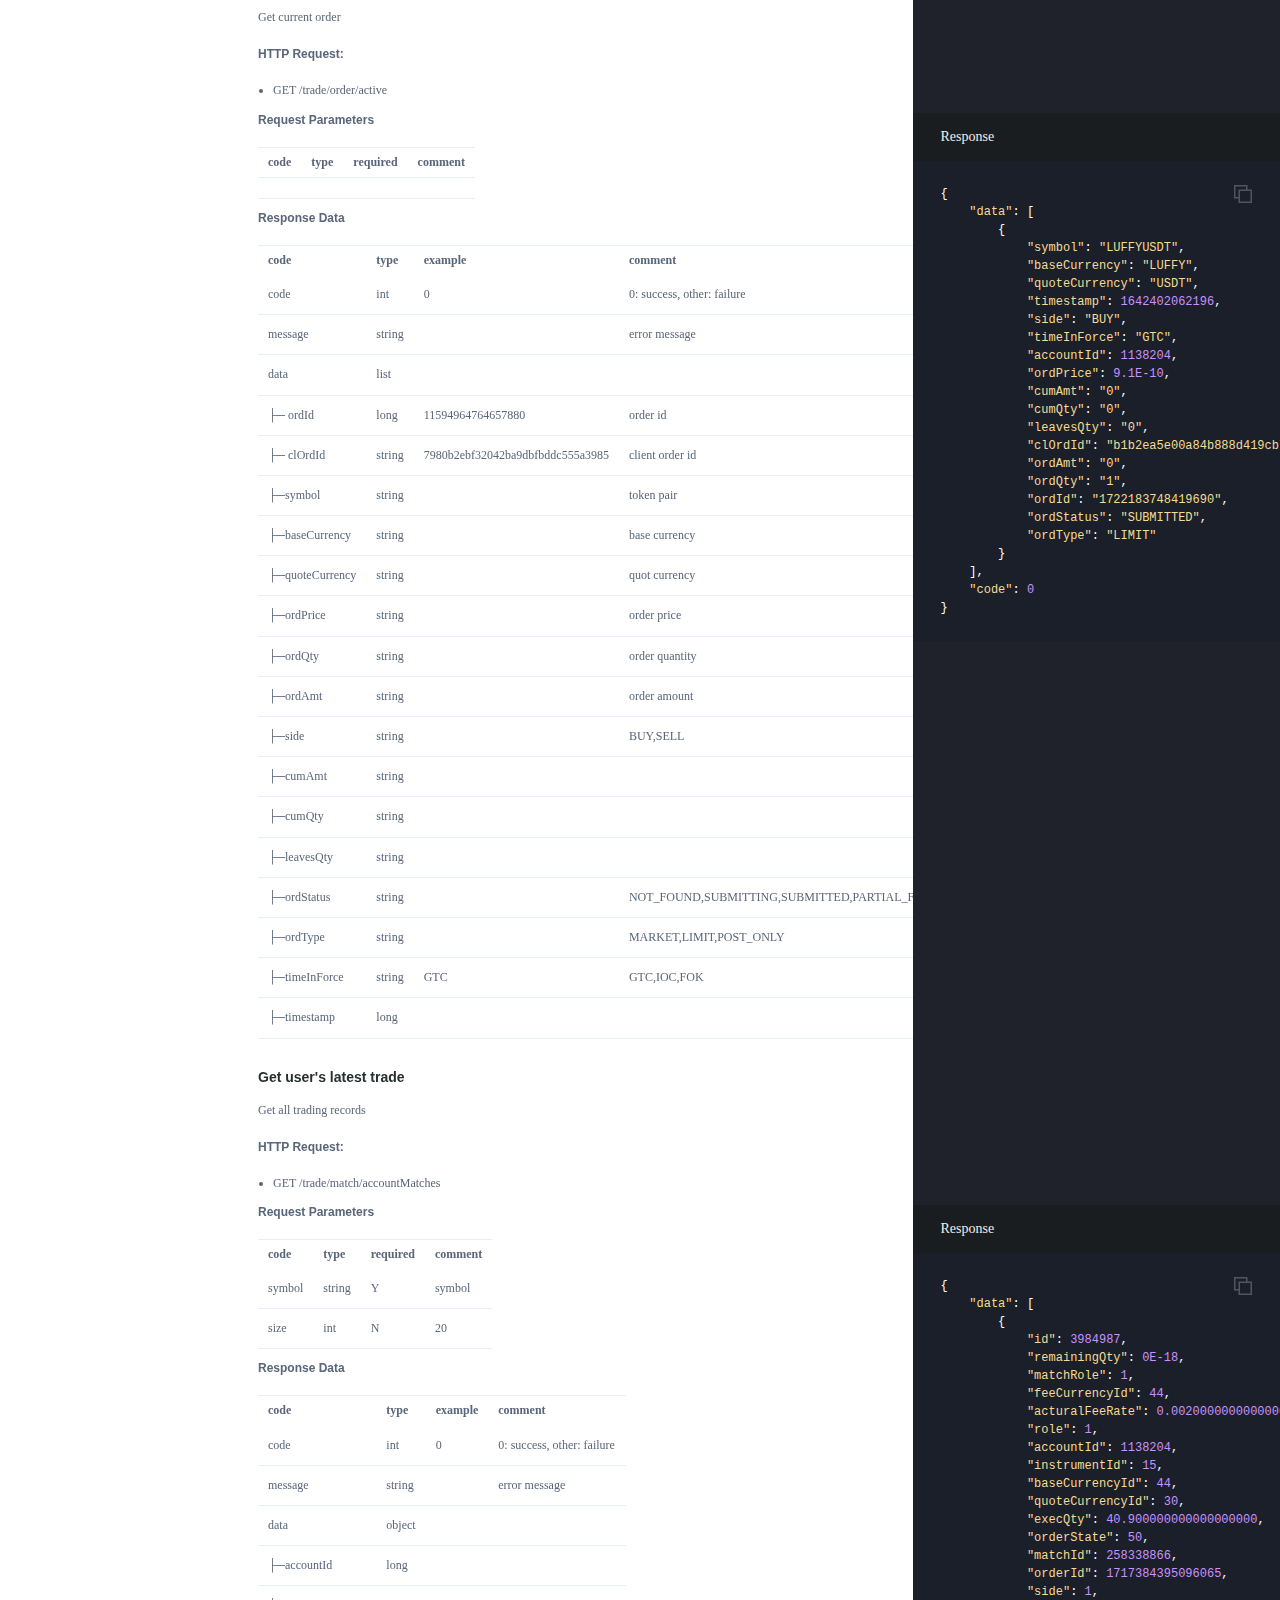
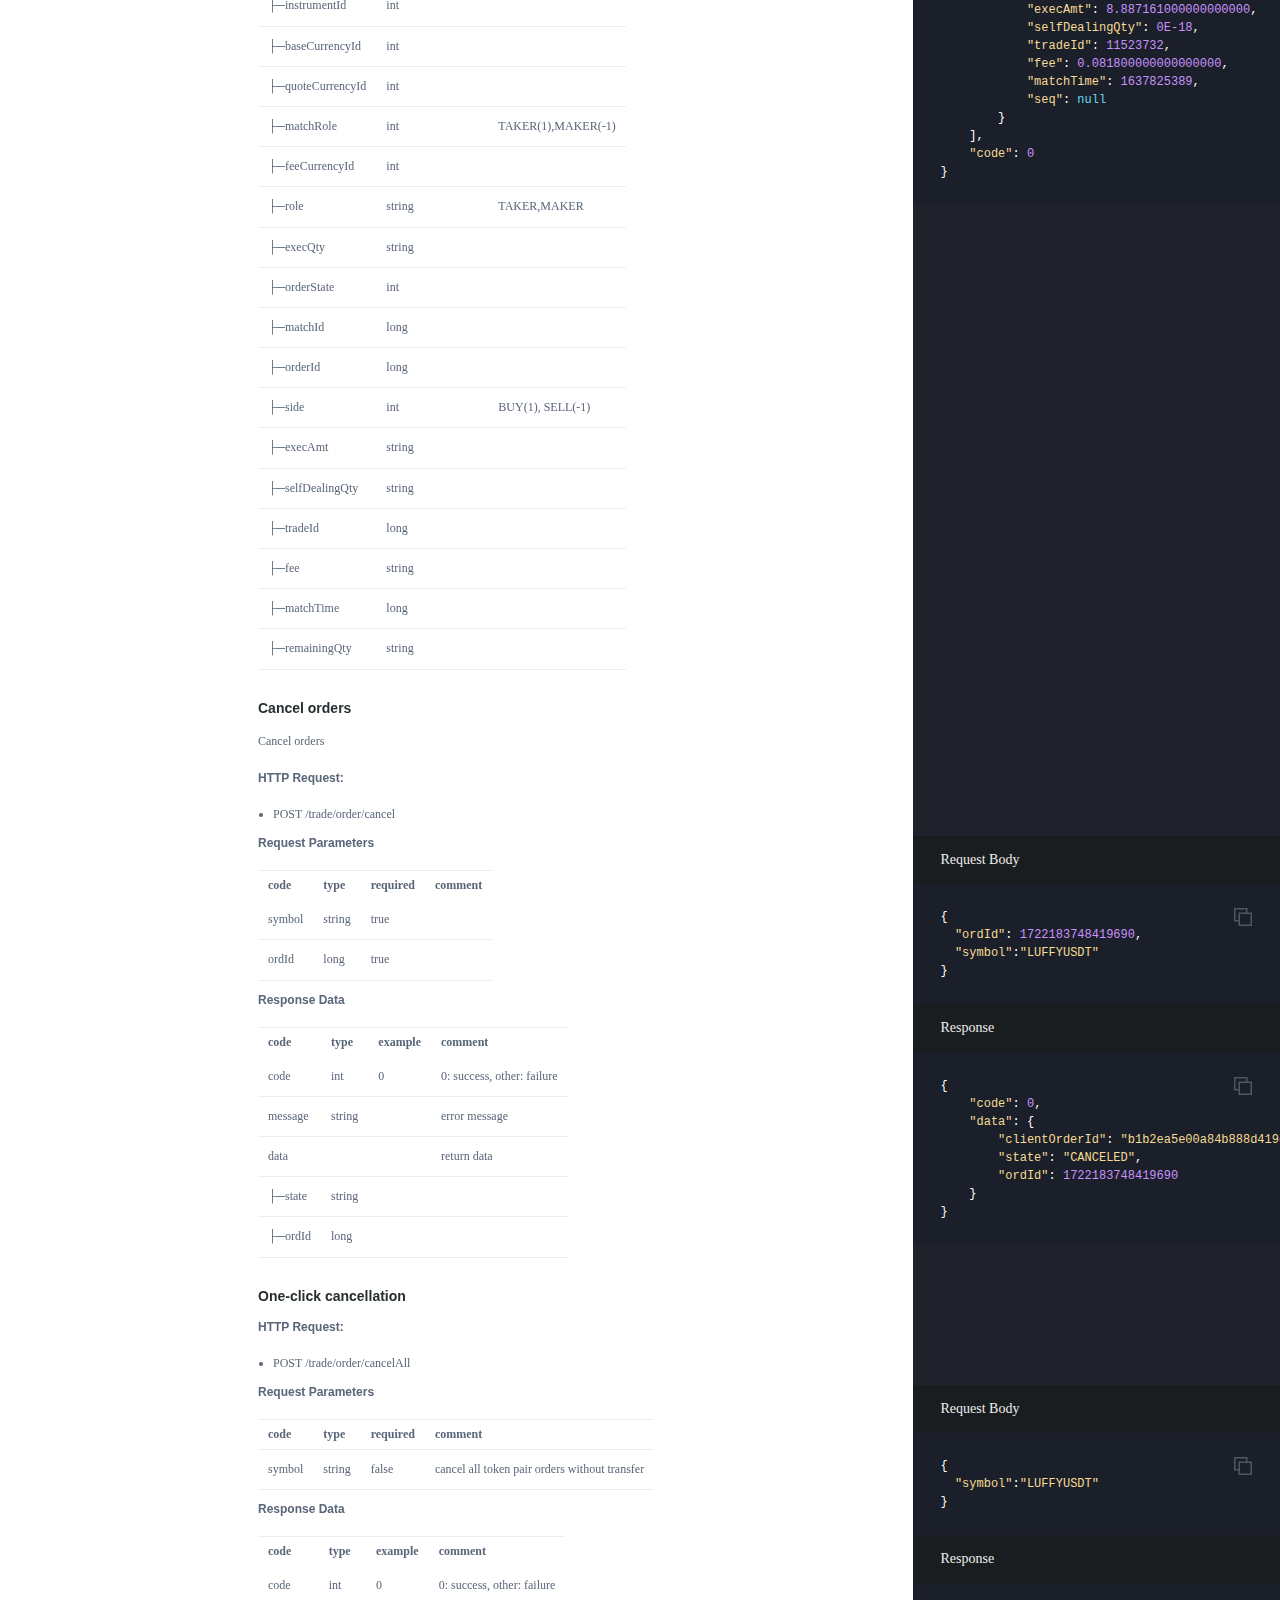
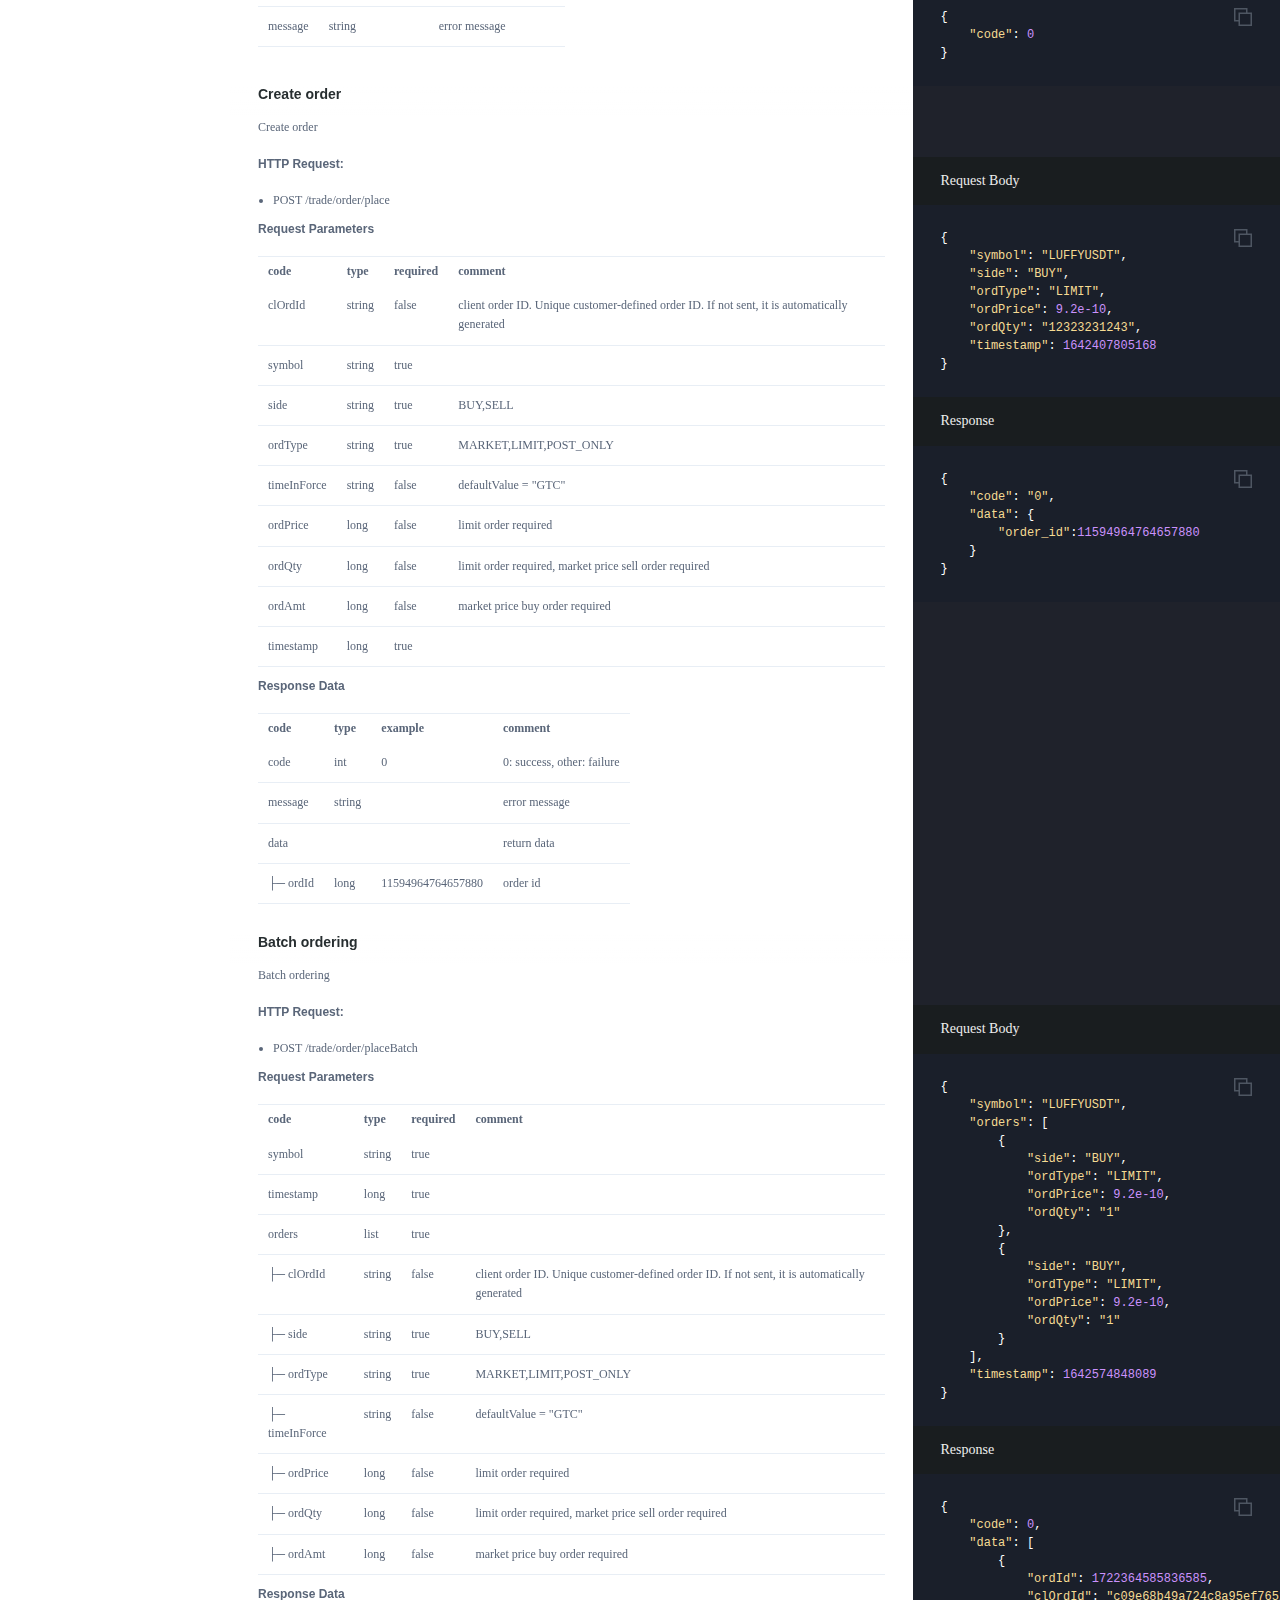
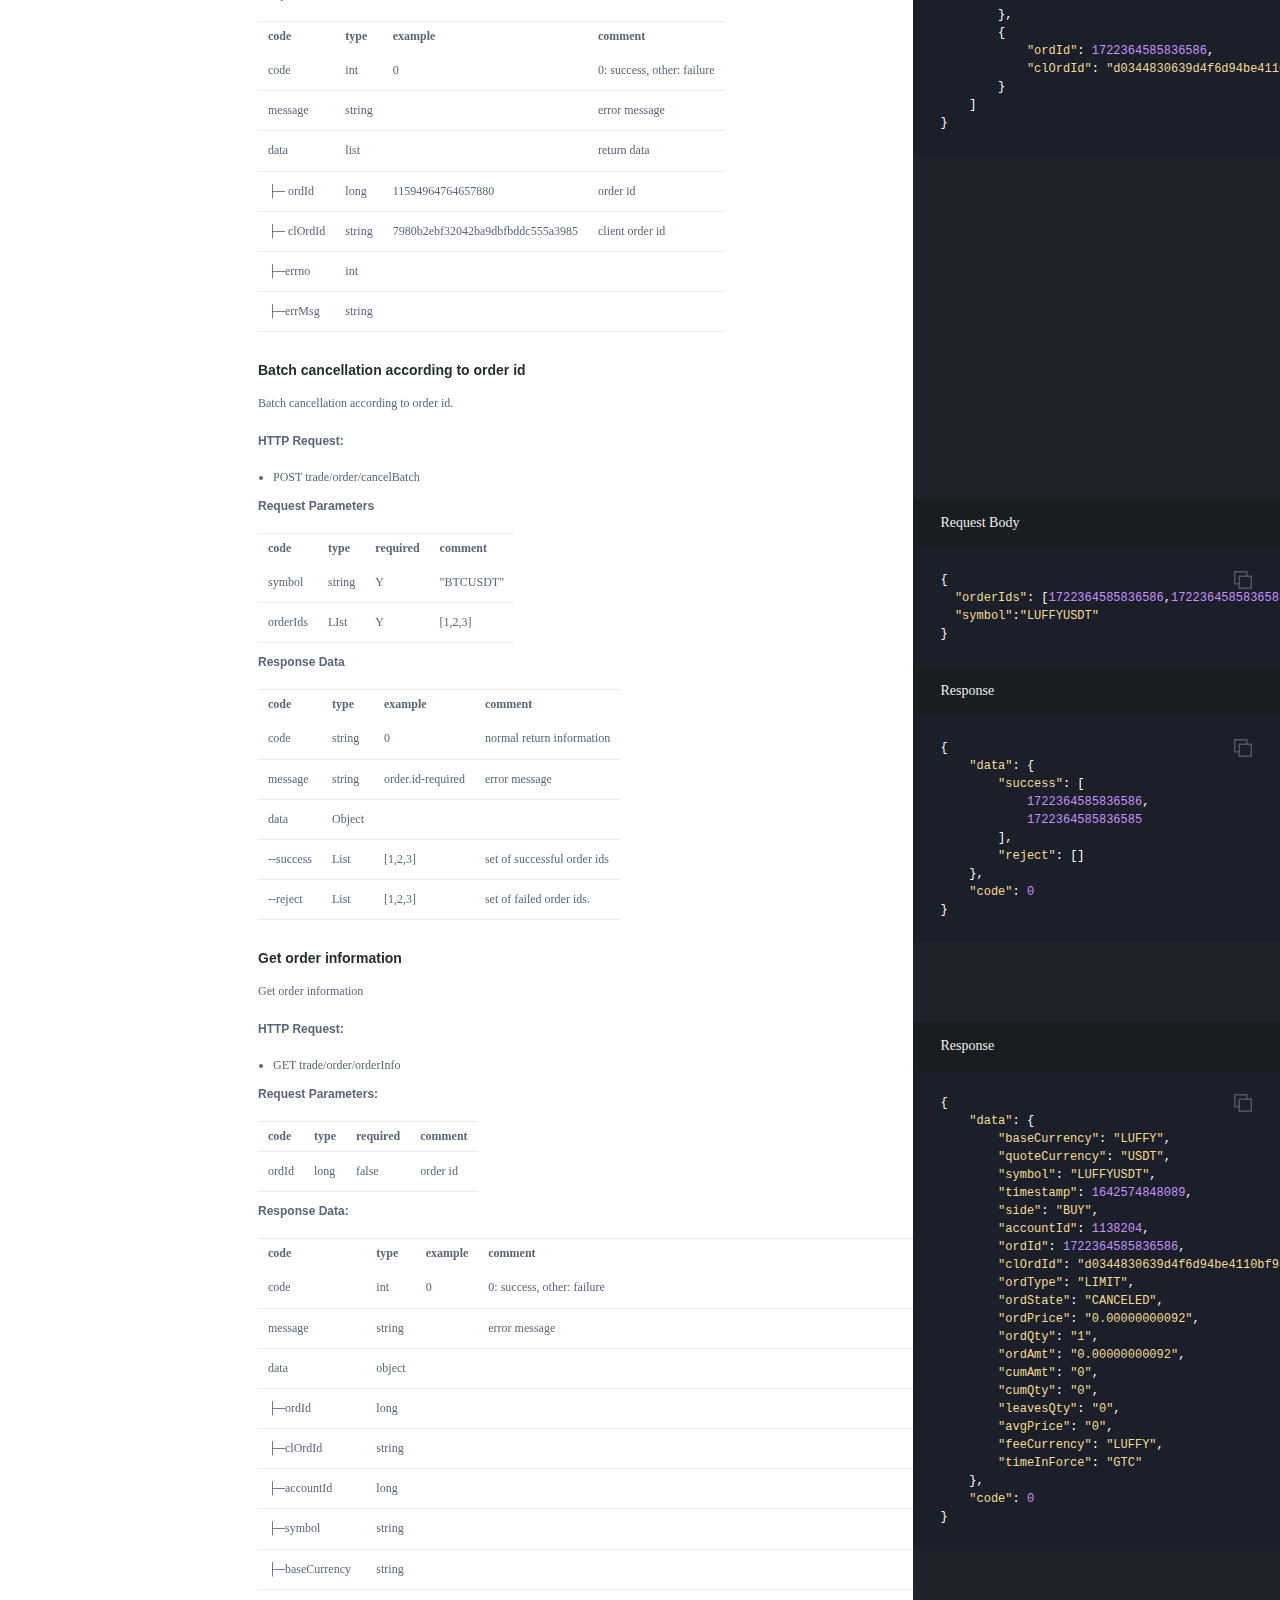
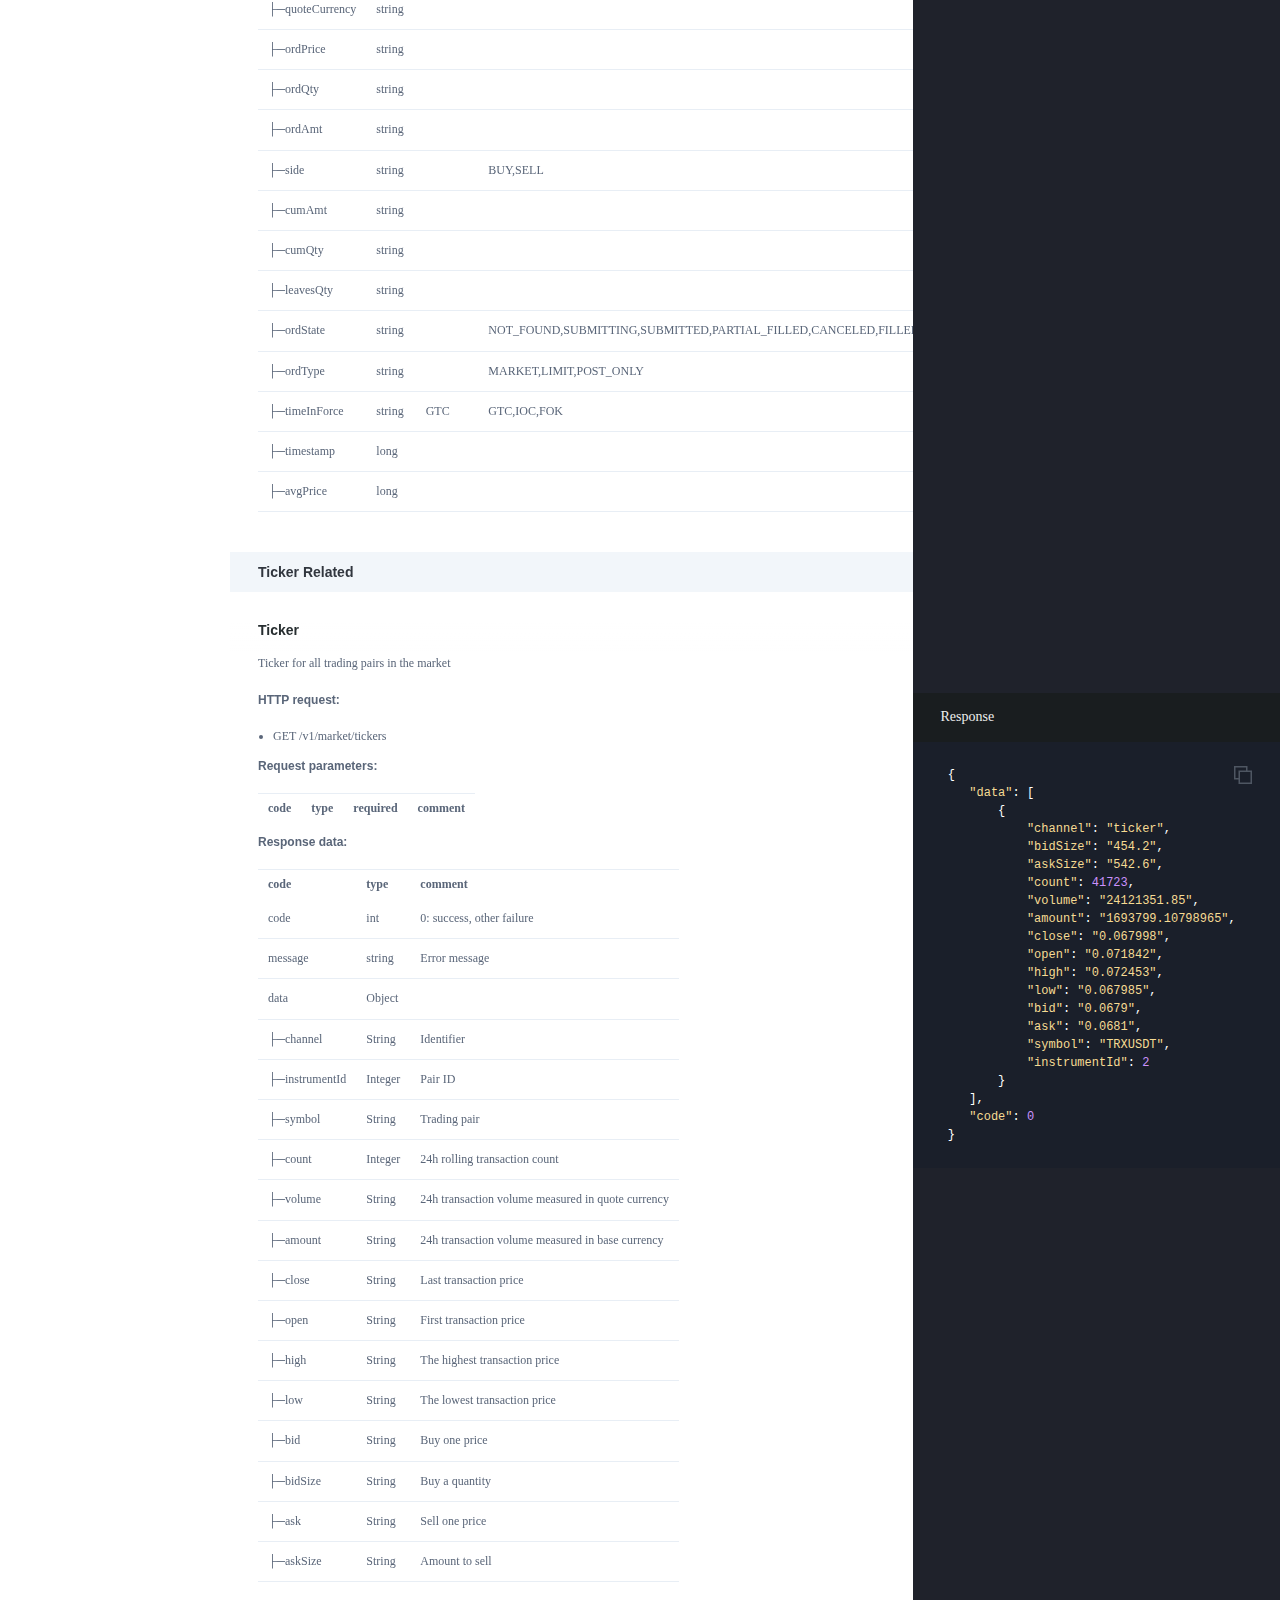
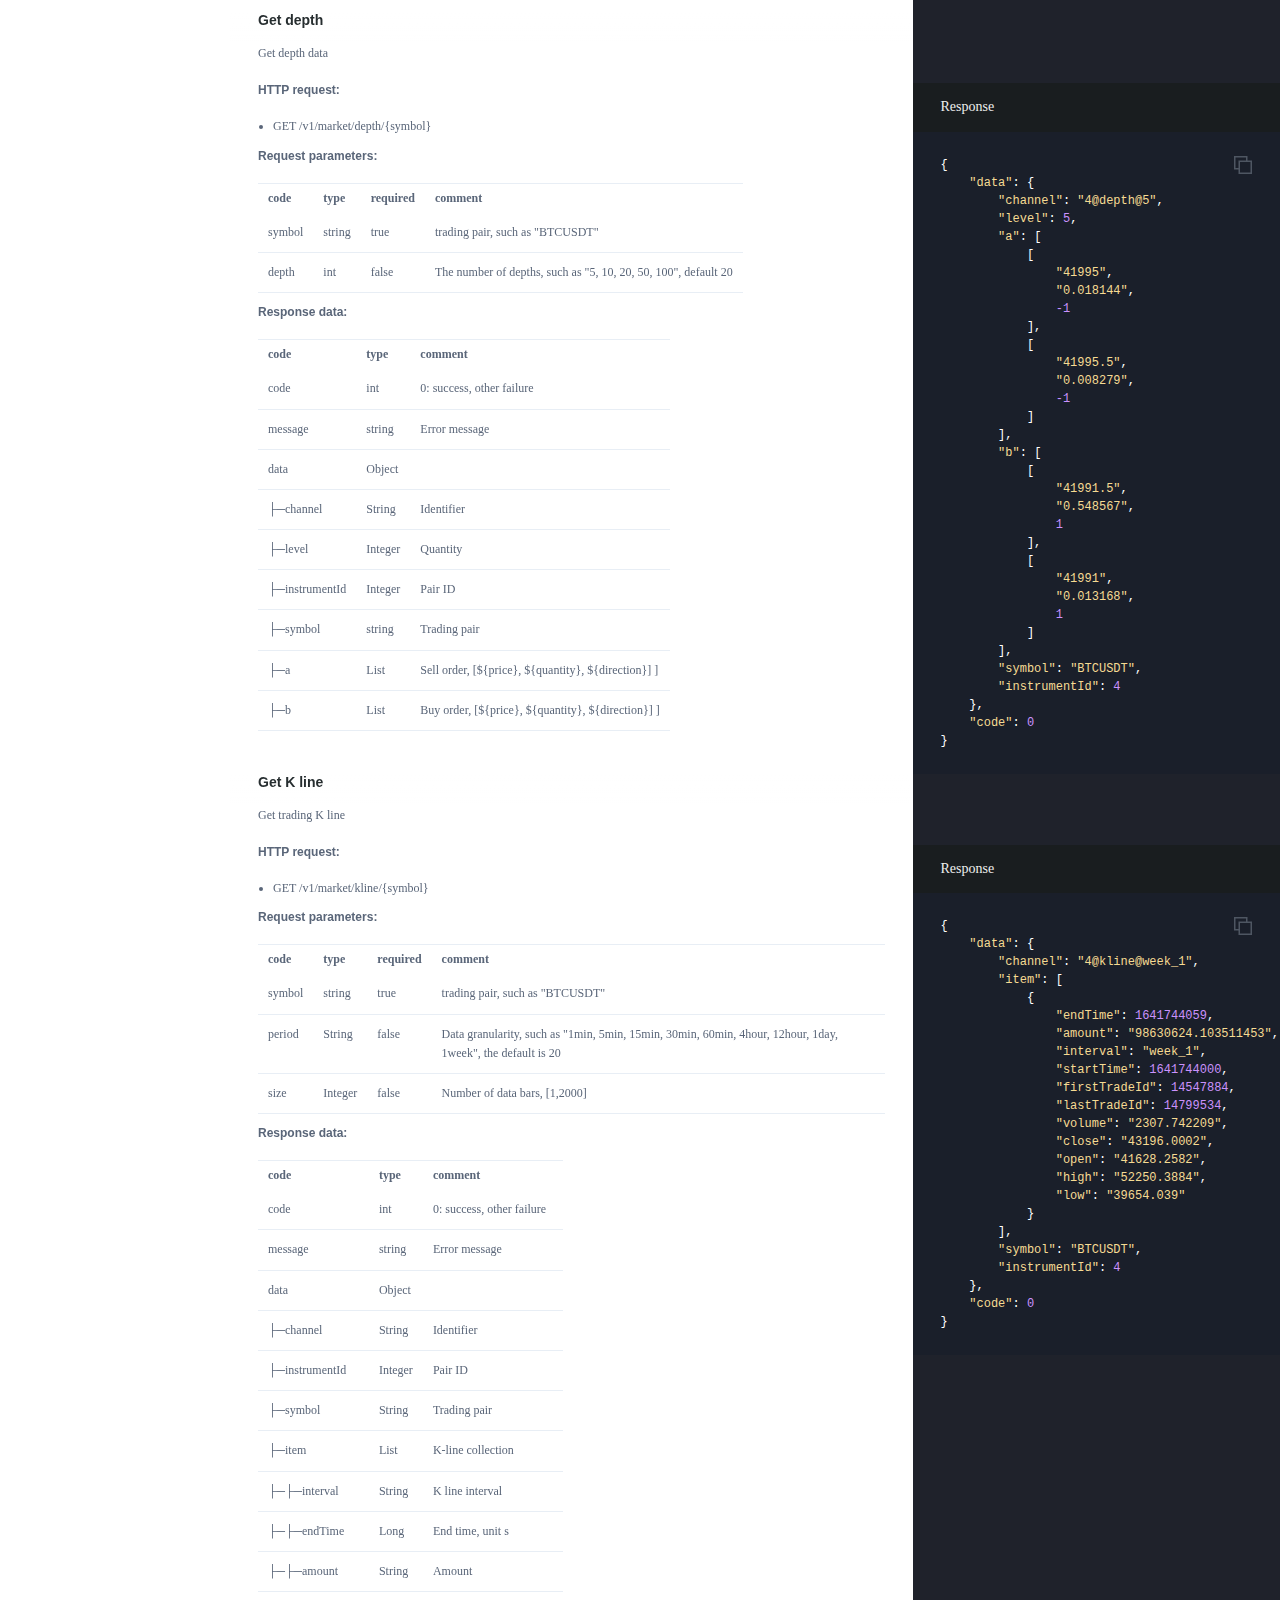
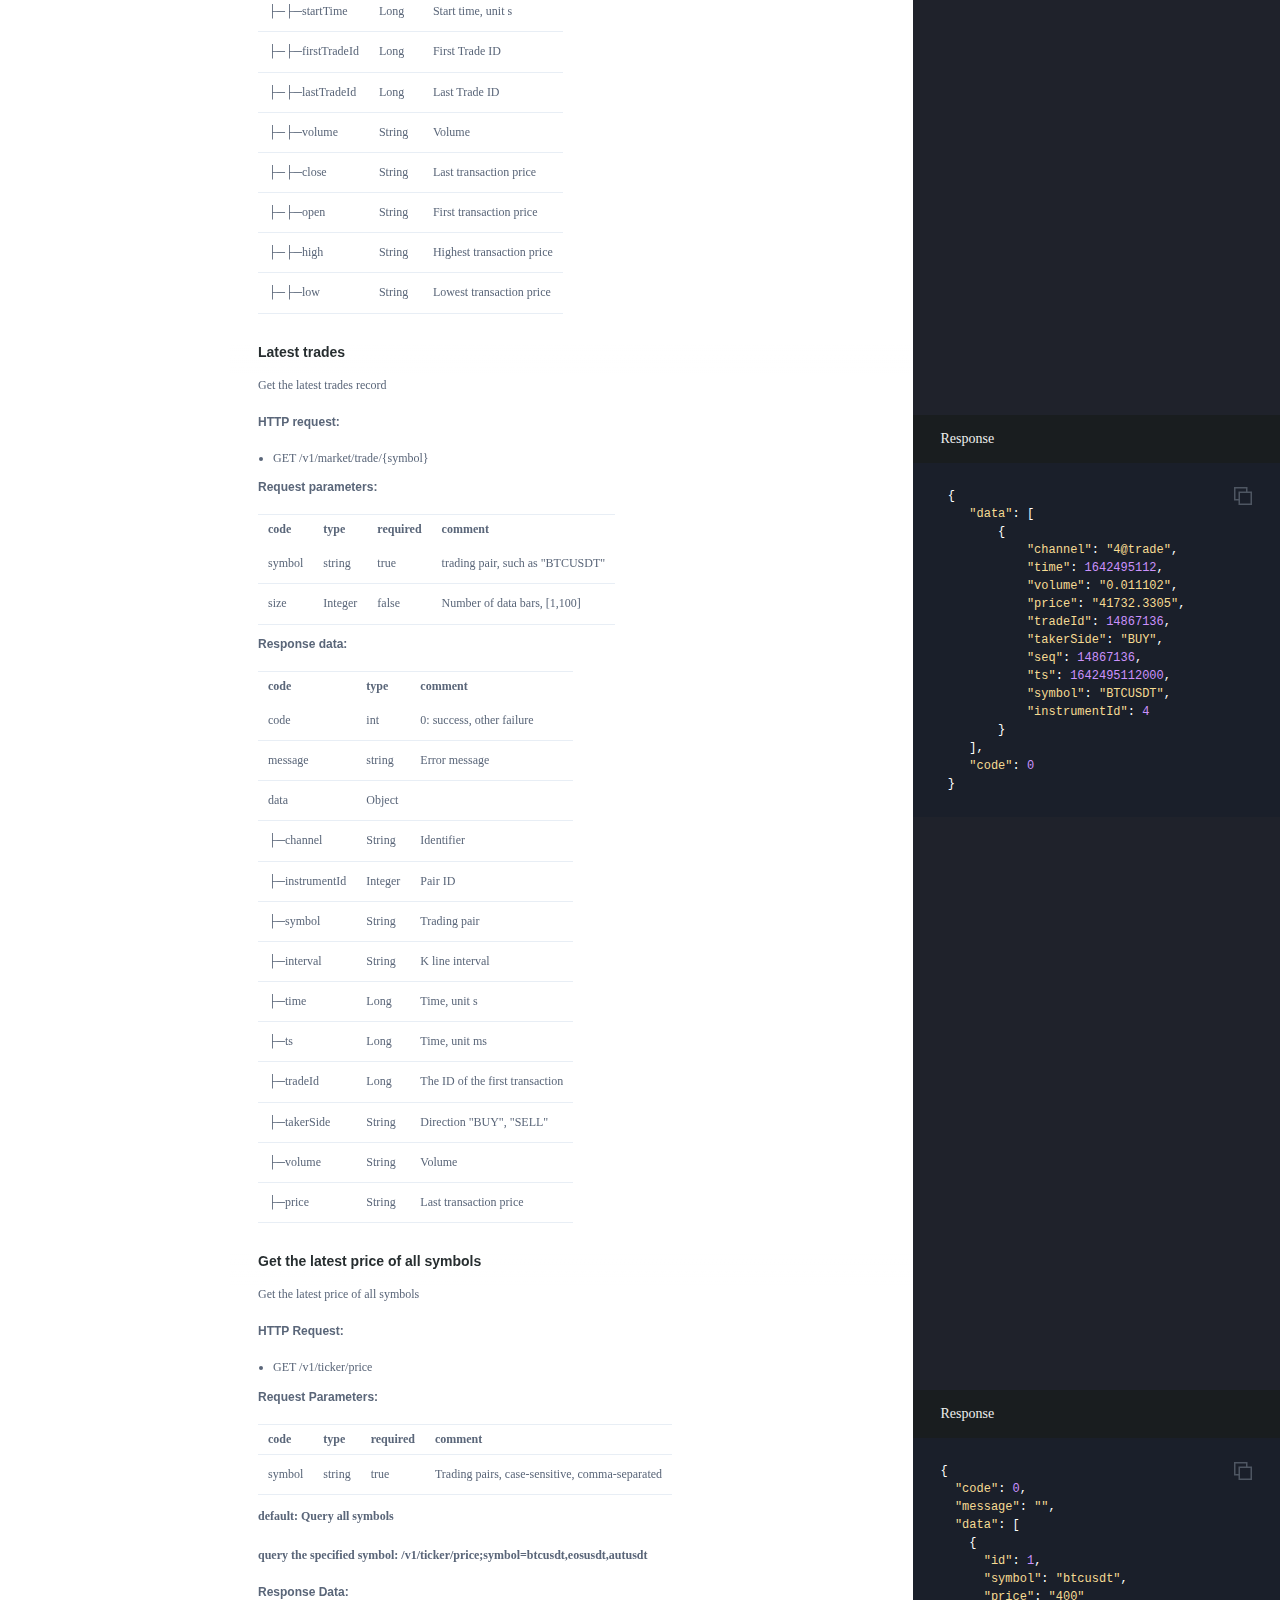
==== commit 35d9018d: "publish: remove other api" ====
--- a/en/index.html
+++ b/en/index.html
@@ -465,32 +465,6 @@
                   </li>
               </ul>
           </li>
-          <li>
-            <a href="#other-api" class="toc-h1 toc-link" data-title="Other API">Other API</a>
-              <ul class="toc-list-h2">
-                  <li>
-                    <a href="#introduction-3" class="toc-h2 toc-link" data-title="Introduction">Introduction</a>
-                  </li>
-                  <li>
-                    <a href="#asset-list" class="toc-h2 toc-link" data-title="Asset list"><span id="114">Asset list</span></a>
-                  </li>
-                  <li>
-                    <a href="#trading-pair-information" class="toc-h2 toc-link" data-title="Trading pair information"><span id="115">Trading pair information</span></a>
-                  </li>
-                  <li>
-                    <a href="#ticker-2" class="toc-h2 toc-link" data-title="Ticker"><span id="116">Ticker</span></a>
-                  </li>
-                  <li>
-                    <a href="#depth" class="toc-h2 toc-link" data-title="Depth"><span id="117">Depth</span></a>
-                  </li>
-                  <li>
-                    <a href="#market-pair" class="toc-h2 toc-link" data-title="Market Pair"><span id="118">Market Pair</span></a>
-                  </li>
-                  <li>
-                    <a href="#historical-market-pair" class="toc-h2 toc-link" data-title="Historical Market Pair"><span id="119">Historical Market Pair</span></a>
-                  </li>
-              </ul>
-          </li>
         <li class="create_api"><a target="_blank" href="https://www.coinstore.com/#/user/bindAuth/ManagementAPI">Create API KEY</a></li>
       </ul>
     </div>
@@ -570,10 +544,10 @@
 
 <p><strong>Signature Steps</strong></p>
 
-<ul>
+<ol>
 <li>The signature valid string consists of request parameters and request body.
 Note: The request parameters and request body are not sorted but directly spliced into a string as payload.</li>
-</ul>
+</ol>
 <div class="highlight"><pre class="highlight java tab-java"><code>  <span class="nc">Example</span> <span class="mi">1</span><span class="o">:</span> <span class="no">GET</span> <span class="nc">Request</span> <span class="nc">Query</span> <span class="nc">String</span>
  <span class="o">?</span><span class="n">symbol</span><span class="o">=</span><span class="n">aaaa88</span><span class="o">&amp;</span><span class="n">size</span><span class="o">=</span><span class="mi">10</span>
 
@@ -591,9 +565,9 @@
  <span class="nc">String</span> <span class="n">payload</span> <span class="o">=</span> <span class="s">"symbol=aaaa88&amp;size=10{"</span><span class="n">symbol</span><span class="s">":"</span> <span class="n">aaaa88</span><span class="s">","</span><span class="n">side</span><span class="s">":"</span> <span class="no">SELL</span><span class="s">","</span><span class="n">ordType</span><span class="s">":"</span> <span class="no">LIMIT</span><span class="s">","</span><span class="n">ordPrice</span><span class="s">":2,"</span><span class="n">ordQty</span><span class="s">":1,
  "</span><span class="n">timestamp</span><span class="s">":1627384801051}"</span><span class="err">；</span>
 </code></pre></div>
-<ul>
+<ol>
 <li>Use signature function to calculate hash value for timestamp</li>
-</ul>
+</ol>
 
 <blockquote>
 <p>Note: X-CS-EXPIRES is a 13-bit timestamp, which needs to be divided by 30000 to obtain a class timestamp. It is calculated by signature function to obtain the function value as the key of step 3 (the value of variable key in step 3).</p>
@@ -603,9 +577,9 @@
  <span class="kt">byte</span><span class="o">[]</span> <span class="n">hash</span> <span class="o">=</span> <span class="n">hmacSha256</span><span class="o">.</span><span class="na">doFinal</span><span class="o">(</span><span class="n">time</span><span class="o">.</span><span class="na">getBytes</span><span class="o">());</span>
  <span class="nc">String</span> <span class="n">key</span> <span class="o">=</span> <span class="nc">Hex</span><span class="o">.</span><span class="na">toHexString</span><span class="o">(</span><span class="n">hash</span><span class="o">);</span>
 </code></pre></div>
-<ul>
+<ol>
 <li>Use signature function to calculate hash value for valid string</li>
-</ul>
+</ol>
 
 <blockquote>
 <p>Note: The value of key is the hash value calculated in step 2.</p>
@@ -3012,669 +2986,6 @@
 <li>BUY</li>
 <li>SELL</li>
 </ul>
-<h1 id='other-api'>Other API</h1><h2 id='introduction-3'>Introduction</h2>
-<p>This document covers the API endpoint details including spot exchange API and it was full public access. The access address host is https://api.coinstore.com/</p>
-<h2 id='asset-list'><span id="114">Asset list</span></h2>
-<p>The assets endpoint is to provide a detailed summary for each currency available on the exchange.</p>
-
-<blockquote>
-<p>Response</p>
-</blockquote>
-<div class="highlight"><pre class="highlight plaintext"><code>{
- "code": "0",
- "message": null,
- "data": {
-     "JJ": {
-         "name": "jj",
-         "unified_cryptoasset_id": 95,
-         "can_withdraw": "true",
-         "can_deposit": "true",
-         "min_withdraw": "10",
-         "max_withdraw": "100",
-         "maker_fee": "0.002",
-         "taker_fee": "0.002"
-     }
- }
-}
-</code></pre></div><h3 id='request'>Request</h3>
-<ul>
-<li>GET  /v2/public/assets</li>
-</ul>
-<h3 id='response'>Response</h3>
-<table><thead>
-<tr>
-<th>code</th>
-<th>type</th>
-<th>example</th>
-<th>meaning</th>
-<th>remarks</th>
-</tr>
-</thead><tbody>
-<tr>
-<td>name</td>
-<td>String</td>
-<td>Y</td>
-<td>Full name of cryptocurrency.</td>
-<td>Trading pair name</td>
-</tr>
-<tr>
-<td>unified_cryptoasset_id</td>
-<td>Long</td>
-<td>Y</td>
-<td>Unique ID of cryptocurrency assigned by Unified Cryptoasset ID.</td>
-<td>Trading pair ID</td>
-</tr>
-<tr>
-<td>can_withdraw</td>
-<td>String</td>
-<td>Y</td>
-<td>Identifies whether withdrawals are enabled or disabled.</td>
-<td>Withdraw enable or not</td>
-</tr>
-<tr>
-<td>can_deposit</td>
-<td>String</td>
-<td>Y</td>
-<td>Identifies whether deposits are enabled or disabled.</td>
-<td>Deposit enable or not</td>
-</tr>
-<tr>
-<td>min_withdraw</td>
-<td>String</td>
-<td>Y</td>
-<td>Identifies the single minimum withdrawal amount of a cryptocurrency.</td>
-<td>Minimum withdraw</td>
-</tr>
-<tr>
-<td>max_withdraw</td>
-<td>String</td>
-<td>Y</td>
-<td>Identifies the single maximum withdrawal amount of a cryptocurrency.</td>
-<td>Maximum withdraw</td>
-</tr>
-<tr>
-<td>maker_fee</td>
-<td>String</td>
-<td>Y</td>
-<td>Fees applied when liquidity is added to the order book.</td>
-<td>Maker trading fee</td>
-</tr>
-<tr>
-<td>taker_fee</td>
-<td>String</td>
-<td>Y</td>
-<td>Fees applied when liquidity is removed from the order book.</td>
-<td>Taker trading fee</td>
-</tr>
-</tbody></table>
-<h2 id='trading-pair-information'><span id="115">Trading pair information</span></h2>
-<p>The summary endpoint is to provide an overview of market data for all tickers and all market pairs on the exchange.</p>
-
-<blockquote>
-<p>Response</p>
-</blockquote>
-<div class="highlight"><pre class="highlight plaintext"><code>{
- "code": "0",
- "message": null,
- "data": [
-     {
-         "trading_pairs": "btcusdt",
-         "last_price": "60000",
-         "lowest_ask": "60000",
-         "highest_bid": "555",
-         "base_volume": "0",
-         "quote_volume": "0",
-         "price_change_percent_24h": "0",
-         "highest_price_24h": "60000",
-         "lowest_price_24h": "60000",
-         "base_currency": "BTC",
-         "quote_currency": "USDT"
-     },
-     {
-         "trading_pairs": "ethusdt",
-         "last_price": "60000",
-         "lowest_ask": "60000",
-         "highest_bid": "555",
-         "base_volume": "0",
-         "quote_volume": "0",
-         "price_change_percent_24h": "0",
-         "highest_price_24h": "60000",
-         "lowest_price_24h": "60000",
-         "base_currency": "ETH",
-         "quote_currency": "USDT"
-     }
- ]
-}
-</code></pre></div><h3 id='request-2'>Request</h3>
-<ul>
-<li>GET /v2/public/summary</li>
-</ul>
-<h3 id='response-2'>Response</h3>
-<table><thead>
-<tr>
-<th>code</th>
-<th>type</th>
-<th>example</th>
-<th>meaning</th>
-<th>remarks</th>
-</tr>
-</thead><tbody>
-<tr>
-<td>trading_pairs</td>
-<td>String</td>
-<td>Y</td>
-<td>Identifier of a ticker with delimiter to separate base/quote, eg. BTC-USD (Price of BTC is quoted in USD)</td>
-<td>Trading pair name</td>
-</tr>
-<tr>
-<td>last_price</td>
-<td>String</td>
-<td>Y</td>
-<td>Last transacted price of base currency based on given quote currency</td>
-<td>Last price</td>
-</tr>
-<tr>
-<td>lowest_ask</td>
-<td>String</td>
-<td>Y</td>
-<td>Lowest Ask price of base currency based on given quote currency</td>
-<td>lowest ask price</td>
-</tr>
-<tr>
-<td>highest_bid</td>
-<td>String</td>
-<td>Y</td>
-<td>Highest bid price of base currency based on given quote currency</td>
-<td>Highest bid price</td>
-</tr>
-<tr>
-<td>base_volume</td>
-<td>String</td>
-<td>Y</td>
-<td>24-hr volume of market pair denoted in BASE currency</td>
-<td>24H volume</td>
-</tr>
-<tr>
-<td>quote_volume</td>
-<td>String</td>
-<td>Y</td>
-<td>24-hr volume of market pair denoted in QUOTE currency</td>
-<td>24H amount</td>
-</tr>
-<tr>
-<td>price_change_percent_24h</td>
-<td>String</td>
-<td>Y</td>
-<td>24-hr % price change of market pair</td>
-<td>24h change%</td>
-</tr>
-<tr>
-<td>highest_price_24h</td>
-<td>String</td>
-<td>Y</td>
-<td>Highest price of base currency based on given quote currency in the last 24-hrs</td>
-<td>24H high</td>
-</tr>
-<tr>
-<td>lowest_price_24h</td>
-<td>String</td>
-<td>Y</td>
-<td>Lowest price of base currency based on given quote currency in the last 24-hrs</td>
-<td>24H low</td>
-</tr>
-<tr>
-<td>base_currency</td>
-<td>String</td>
-<td>Y</td>
-<td>Symbol/currency code of base currency, eg. BTC</td>
-<td>base currency</td>
-</tr>
-<tr>
-<td>quote_currency</td>
-<td>String</td>
-<td>Y</td>
-<td>Symbol/currency code of quote currency, eg. USD</td>
-<td>quote currency</td>
-</tr>
-</tbody></table>
-<h2 id='ticker-2'><span id="116">Ticker</span></h2>
-<p>The ticker endpoint is to provide a 24-hour pricing and volume summary for each market pair available on the exchange.</p>
-
-<blockquote>
-<p>Response</p>
-</blockquote>
-<div class="highlight"><pre class="highlight plaintext"><code>{
- "code": "0",
- "message": null,
- "data": {
-     "BTC_USDT": {
-         "base_id": "BTC",
-         "quote_id": "USDT",
-         "last_price": "60000",
-         "quote_volume": "0",
-         "base_volume": "0",
-         "isFrozen": 1
-     },
-     "ETH_USDT": {
-         "base_id": "ETH",
-         "quote_id": "USDT",
-         "last_price": "60000",
-         "quote_volume": "0",
-         "base_volume": "0",
-         "isFrozen": 1
-     }
- }
-}
-</code></pre></div><h3 id='request-3'>Request</h3>
-<ul>
-<li>GET /v2/public/ticker</li>
-</ul>
-<h3 id='response-3'>Response</h3>
-<table><thead>
-<tr>
-<th>code</th>
-<th>type</th>
-<th>example</th>
-<th>meaning</th>
-<th>remarks</th>
-</tr>
-</thead><tbody>
-<tr>
-<td>base_id</td>
-<td>String</td>
-<td>Y</td>
-<td>The quote pair Unified Cryptoasset ID.</td>
-<td>Quote currency ID</td>
-</tr>
-<tr>
-<td>quote_id</td>
-<td>String</td>
-<td>Y</td>
-<td>The base pair Unified Cryptoasset ID.</td>
-<td>Base currency ID</td>
-</tr>
-<tr>
-<td>last_price</td>
-<td>String</td>
-<td>Y</td>
-<td>Last transacted price of base currency based on given quote currency</td>
-<td>Last price</td>
-</tr>
-<tr>
-<td>quote_volume</td>
-<td>String</td>
-<td>Y</td>
-<td>24 hour trading volume denoted in QUOTE currency</td>
-<td>24H amount</td>
-</tr>
-<tr>
-<td>base_volume</td>
-<td>String</td>
-<td>Y</td>
-<td>24-hour trading volume denoted in BASE currency</td>
-<td>24H volume</td>
-</tr>
-<tr>
-<td>isFrozen</td>
-<td>Integer</td>
-<td>Y</td>
-<td>Indicates if the market is currently enabled (0) or disabled (1).</td>
-<td>Market enable or not</td>
-</tr>
-</tbody></table>
-<h2 id='depth'><span id="117">Depth</span></h2>
-<p>The order book endpoint is to provide a complete level 2 order book (arranged by best asks/bids) with full depth returned for a given market pair.</p>
-
-<blockquote>
-<p>Response</p>
-</blockquote>
-<div class="highlight"><pre class="highlight plaintext"><code>{
- "code": "0",
- "message": null,
- "data": {
-     "timestamp": "1622526449",
-     "bids": [
-         [
-             "10",
-             "0.1102"
-         ],
-         [
-             "20",
-             "0.1"
-         ]
-     ],
-     "asks": [
-         [
-             "60000",
-             "91.185787"
-         ],
-         [
-             "66000",
-             "0.30322"
-         ]
-     ]
- }
-}
-</code></pre></div><h3 id='request-4'>Request</h3>
-<ul>
-<li>GET /v2/public/orderbook/market_pair?market_pair=BTC_USDT&amp;level=3&amp;depth=100</li>
-</ul>
-
-<table><thead>
-<tr>
-<th>code</th>
-<th>type</th>
-<th>example</th>
-<th>meaning</th>
-<th>remarks</th>
-</tr>
-</thead><tbody>
-<tr>
-<td>market_pair</td>
-<td>String</td>
-<td>Y</td>
-<td>A pair such as “LTC_BTC”</td>
-<td>Trading pair name</td>
-</tr>
-<tr>
-<td>depth</td>
-<td>Integer</td>
-<td>Y</td>
-<td>Orders depth quantity: [0,5,10,20,50,100,500] Not defined or 0 = full order book Depth = 100 means 50 for each bid/ask side.</td>
-<td>Depth</td>
-</tr>
-<tr>
-<td>level</td>
-<td>Integer</td>
-<td>Y</td>
-<td>Level 1 – Only the best bid and ask. Level 2 – Arranged by best bids and asks. Level 3 – Complete order book, no aggregation.</td>
-<td>Level</td>
-</tr>
-</tbody></table>
-<h3 id='response-4'>Response</h3>
-<table><thead>
-<tr>
-<th>code</th>
-<th>type</th>
-<th>example</th>
-<th>meaning</th>
-<th>remarks</th>
-</tr>
-</thead><tbody>
-<tr>
-<td>timestamp</td>
-<td>String</td>
-<td>Y</td>
-<td>Unix timestamp in milliseconds for when the last updated time occurred.</td>
-<td>Server time</td>
-</tr>
-<tr>
-<td>bids</td>
-<td>String</td>
-<td>Y</td>
-<td>An array containing 2 elements. The offer price and quantity for each bid order.</td>
-<td>Bid</td>
-</tr>
-<tr>
-<td>asks</td>
-<td>String</td>
-<td>Y</td>
-<td>An array containing 2 elements. The ask price and quantity for each ask order.</td>
-<td>Ask</td>
-</tr>
-</tbody></table>
-<h2 id='market-pair'><span id="118">Market Pair</span></h2>
-<p>The trades endpoint is to return data of 100 recently completed trades for a given market pair.</p>
-
-<blockquote>
-<p>Response</p>
-</blockquote>
-<div class="highlight"><pre class="highlight plaintext"><code>{
- "code": "0",
- "message": null,
- "data": [
-     {
-         "trade_id": 2101,
-         "price": "60000",
-         "base_volume": "0.003333",
-         "quote_volume": "0",
-         "timestamp": "1622526904",
-         "type": "buy"
-     },
-     {
-         "trade_id": 2100,
-         "price": "60000",
-         "base_volume": "0.008333",
-         "quote_volume": "0",
-         "timestamp": "1622526904",
-         "type": "buy"
-     }
- ]
-}
-</code></pre></div><h3 id='request-5'>Request</h3>
-<ul>
-<li>GET /v2/public/trades/market_pair?market_pair=BTC_USDT</li>
-</ul>
-
-<table><thead>
-<tr>
-<th>code</th>
-<th>type</th>
-<th>example</th>
-<th>meaning</th>
-<th>remarks</th>
-</tr>
-</thead><tbody>
-<tr>
-<td>market_pair</td>
-<td>String</td>
-<td>Y</td>
-<td>A pair such as LTC_BTC.</td>
-<td>Trading Pair Name</td>
-</tr>
-</tbody></table>
-<h3 id='response-5'>Response</h3>
-<table><thead>
-<tr>
-<th>code</th>
-<th>type</th>
-<th>example</th>
-<th>meaning</th>
-<th>remarks</th>
-</tr>
-</thead><tbody>
-<tr>
-<td>trade_id</td>
-<td>Integer</td>
-<td>Y</td>
-<td>A unique ID associated with the trade for the currency pair transaction Note: Unix timestamp does not qualify as trade_id.</td>
-<td>Order ID</td>
-</tr>
-<tr>
-<td>price</td>
-<td>String</td>
-<td>Y</td>
-<td>Last transacted price of base currency based on given quote currency</td>
-<td>Last price</td>
-</tr>
-<tr>
-<td>base_volume</td>
-<td>String</td>
-<td>Y</td>
-<td>Transaction amount in BASE currency.</td>
-<td>Volume</td>
-</tr>
-<tr>
-<td>quote_volume</td>
-<td>String</td>
-<td>Y</td>
-<td>Transaction amount in QUOTE currency.</td>
-<td>Amount</td>
-</tr>
-<tr>
-<td>timestamp</td>
-<td>String</td>
-<td>Y</td>
-<td>Unix timestamp in milliseconds for when the transaction occurred.</td>
-<td>Timestamp</td>
-</tr>
-<tr>
-<td>type</td>
-<td>String</td>
-<td>Y</td>
-<td>Used to determine whether or not the transaction originated as a buy or sell. Buy – Identifies an ask was removed from the order book. Sell – Identifies a bid was removed from the order book.</td>
-<td>Side</td>
-</tr>
-</tbody></table>
-<h2 id='historical-market-pair'><span id="119">Historical Market Pair</span></h2>
-<p>The trades endpoint is to return data on historical completed trades for a given market pair.</p>
-
-<blockquote>
-<p>Response</p>
-</blockquote>
-<div class="highlight"><pre class="highlight plaintext"><code>{
- "code": "0",
- "message": null,
- "data": {
-    "buy":[
-     {
-         "trade_id": 2101,
-         "price": "60000",
-         "base_volume": "0.003333",
-         "quote_volume": "0",
-         "timestamp": "1622526904",
-         "type": "buy"
-     },
-     {
-         "trade_id": 2100,
-         "price": "60000",
-         "base_volume": "0.008333",
-         "quote_volume": "0",
-         "timestamp": "1622526904",
-         "type": "buy"
-     }],
-    "sell":[
-        {
-            "trade_id": 2101,
-            "price": "60000",
-            "base_volume": "0.003333",
-            "quote_volume": "0",
-            "timestamp": "1622526904",
-            "type": "sell"
-        },
-        {
-            "trade_id": 2100,
-            "price": "60000",
-            "base_volume": "0.008333",
-            "quote_volume": "0",
-            "timestamp": "1622526904",
-            "type": "sell"
-        }]
- }
-}
-</code></pre></div><h3 id='request-6'>Request</h3>
-<ul>
-<li>GET /v2/public/trades/historical_trades?market_pair=BTC_USDT</li>
-</ul>
-
-<table><thead>
-<tr>
-<th>code</th>
-<th>type</th>
-<th>example</th>
-<th>meaning</th>
-<th>remarks</th>
-</tr>
-</thead><tbody>
-<tr>
-<td>market_pair</td>
-<td>String</td>
-<td>Y</td>
-<td>A pair such as LTC_BTC.</td>
-<td>Trading Pair Name</td>
-</tr>
-<tr>
-<td>type</td>
-<td>String</td>
-<td>N</td>
-<td>To indicate nature of trade - buy/sell</td>
-<td>type</td>
-</tr>
-<tr>
-<td>limit</td>
-<td>Integer</td>
-<td>N</td>
-<td>Number of historical trades to retrieve from time of query. [100, 200, 500...]. default returns 100 history.</td>
-<td>limit</td>
-</tr>
-<tr>
-<td>start_time</td>
-<td>Long</td>
-<td>N</td>
-<td>Start time from which to query historical trades from</td>
-<td>start time</td>
-</tr>
-<tr>
-<td>end_time</td>
-<td>Long</td>
-<td>N</td>
-<td>End time for historical trades query</td>
-<td>end time</td>
-</tr>
-</tbody></table>
-<h3 id='response-6'>Response</h3>
-<table><thead>
-<tr>
-<th>code</th>
-<th>type</th>
-<th>example</th>
-<th>meaning</th>
-<th>remarks</th>
-</tr>
-</thead><tbody>
-<tr>
-<td>trade_id</td>
-<td>Integer</td>
-<td>Y</td>
-<td>A unique ID associated with the trade for the currency pair transaction Note: Unix timestamp does not qualify as trade_id.</td>
-<td>Order ID</td>
-</tr>
-<tr>
-<td>price</td>
-<td>String</td>
-<td>Y</td>
-<td>Last transacted price of base currency based on given quote currency</td>
-<td>Last price</td>
-</tr>
-<tr>
-<td>base_volume</td>
-<td>String</td>
-<td>Y</td>
-<td>Transaction amount in BASE currency.</td>
-<td>Volume</td>
-</tr>
-<tr>
-<td>quote_volume</td>
-<td>String</td>
-<td>Y</td>
-<td>Transaction amount in QUOTE currency.</td>
-<td>Amount</td>
-</tr>
-<tr>
-<td>timestamp</td>
-<td>String</td>
-<td>Y</td>
-<td>Unix timestamp in milliseconds for when the transaction occurred.</td>
-<td>Timestamp</td>
-</tr>
-<tr>
-<td>type</td>
-<td>String</td>
-<td>Y</td>
-<td>Used to determine whether or not the transaction originated as a buy or sell. Buy – Identifies an ask was removed from the order book. Sell – Identifies a bid was removed from the order book.</td>
-<td>Side</td>
-</tr>
-</tbody></table>
 
       </div>
       <div class="dark-box">
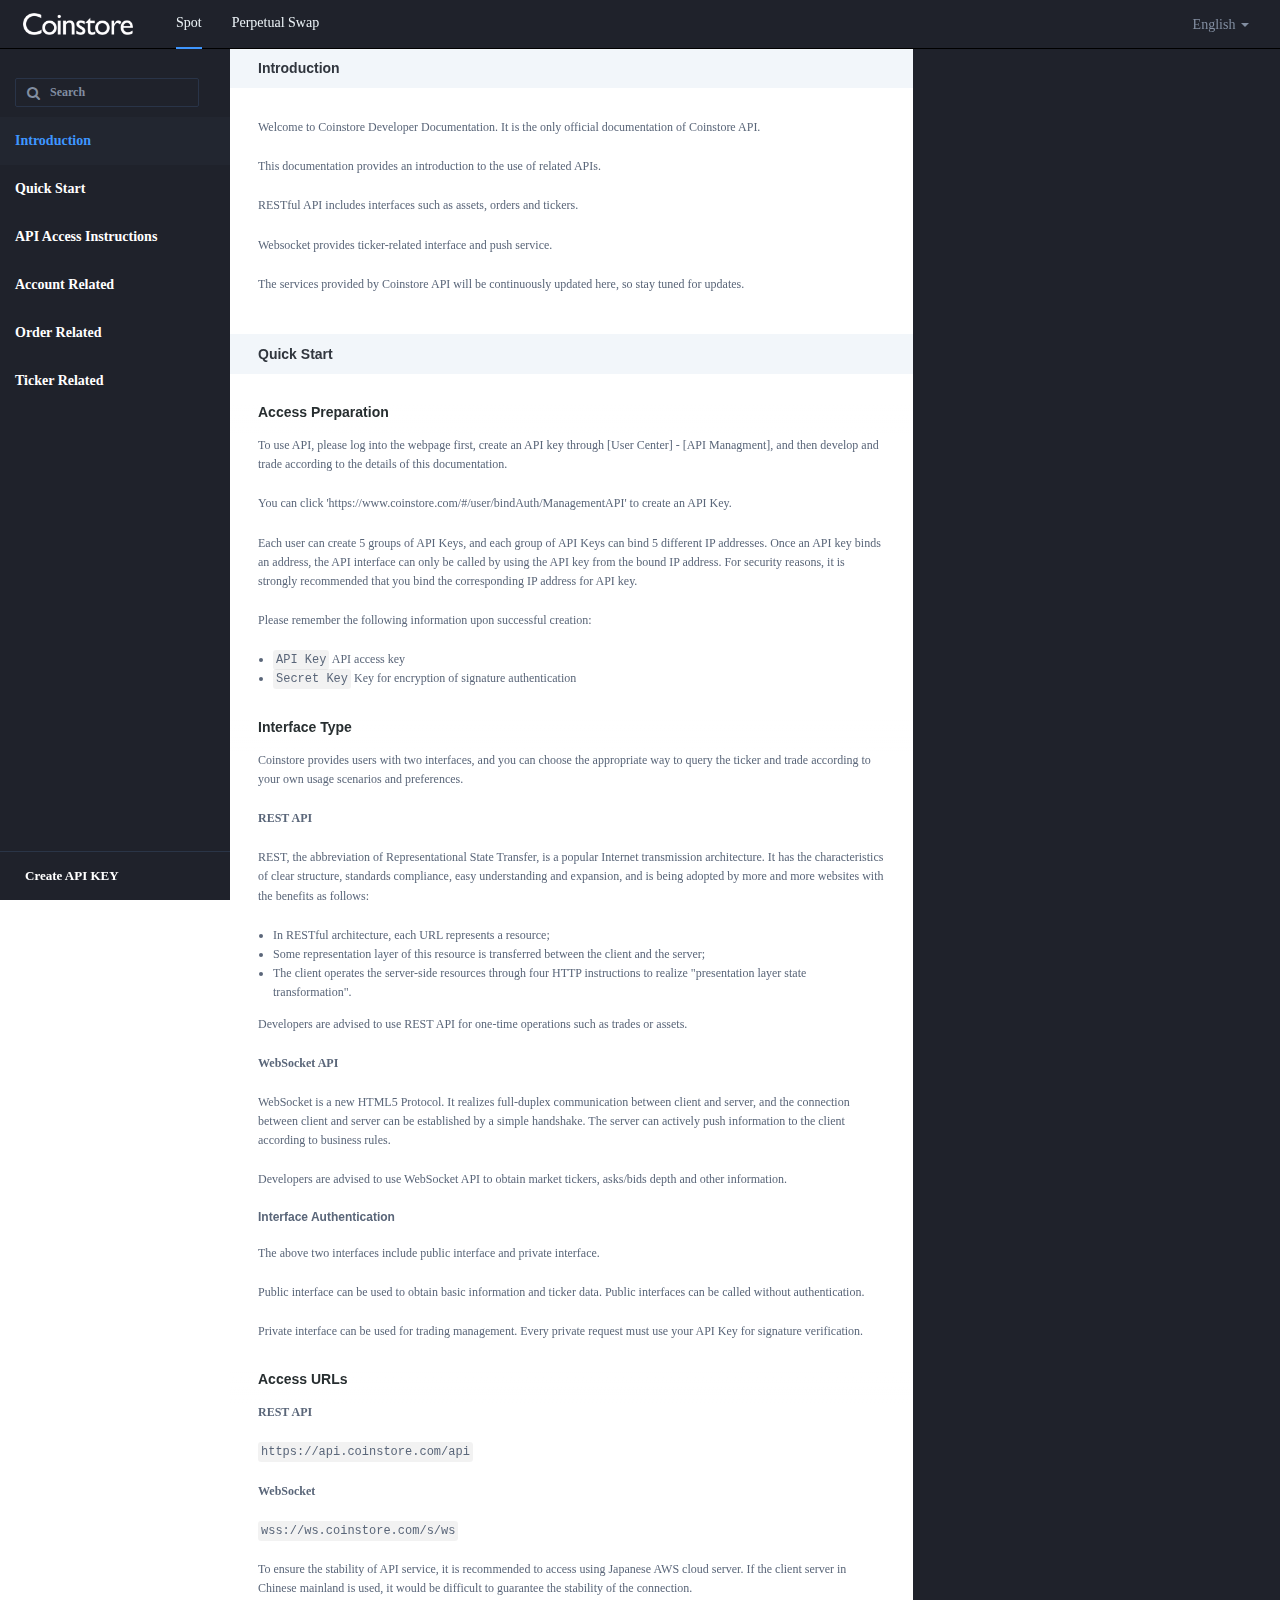
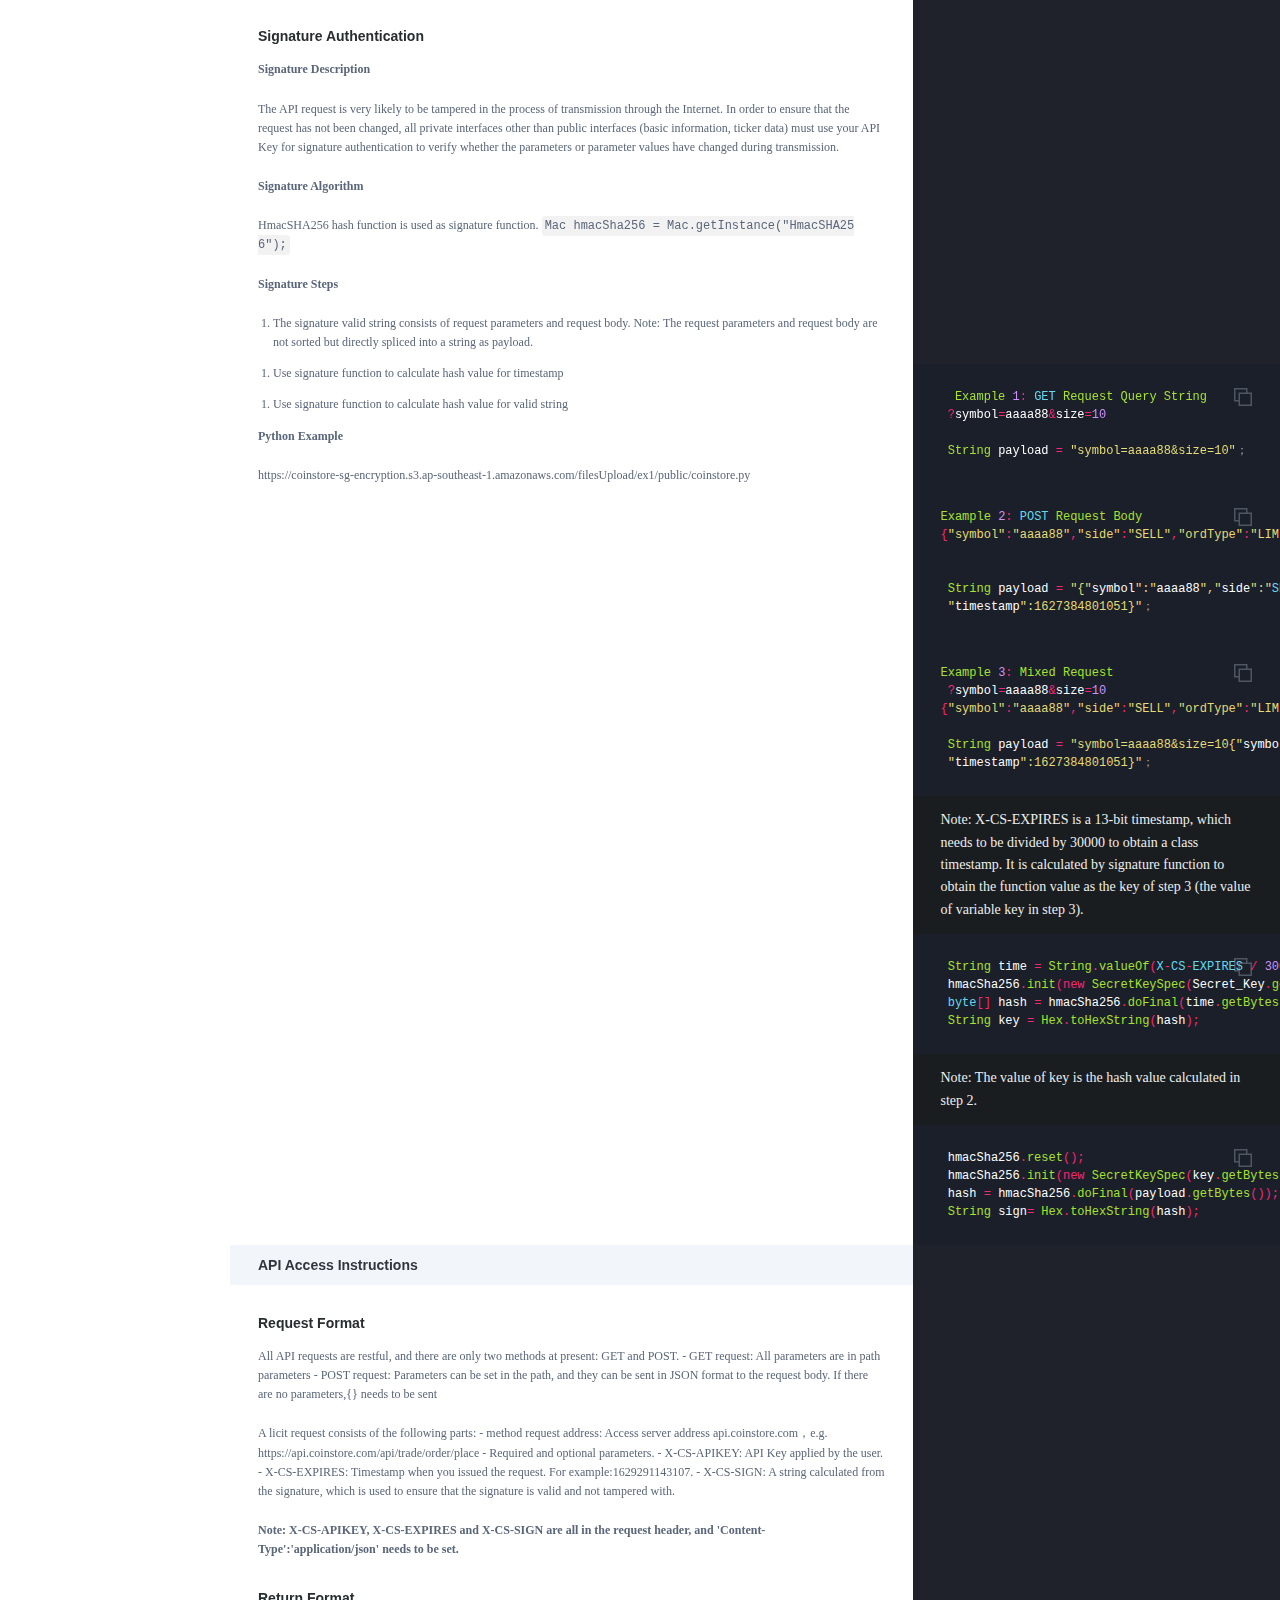
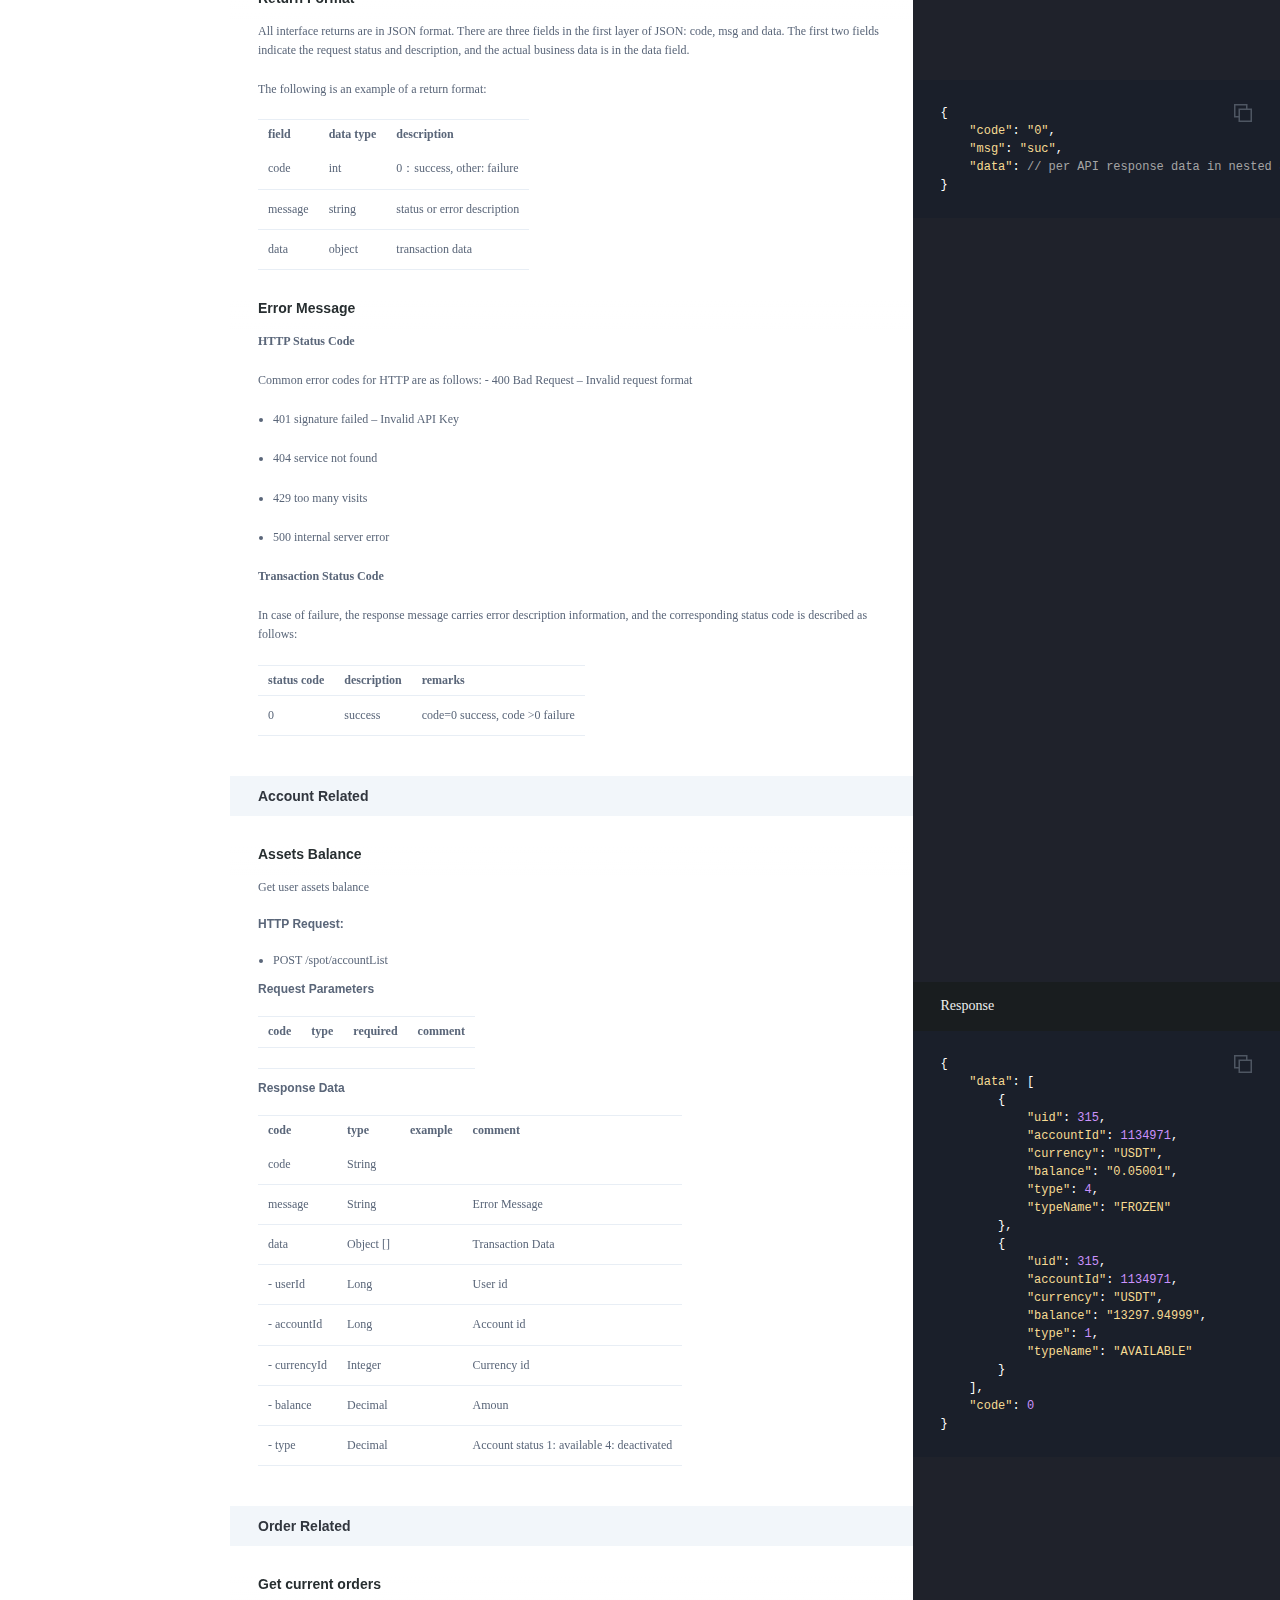
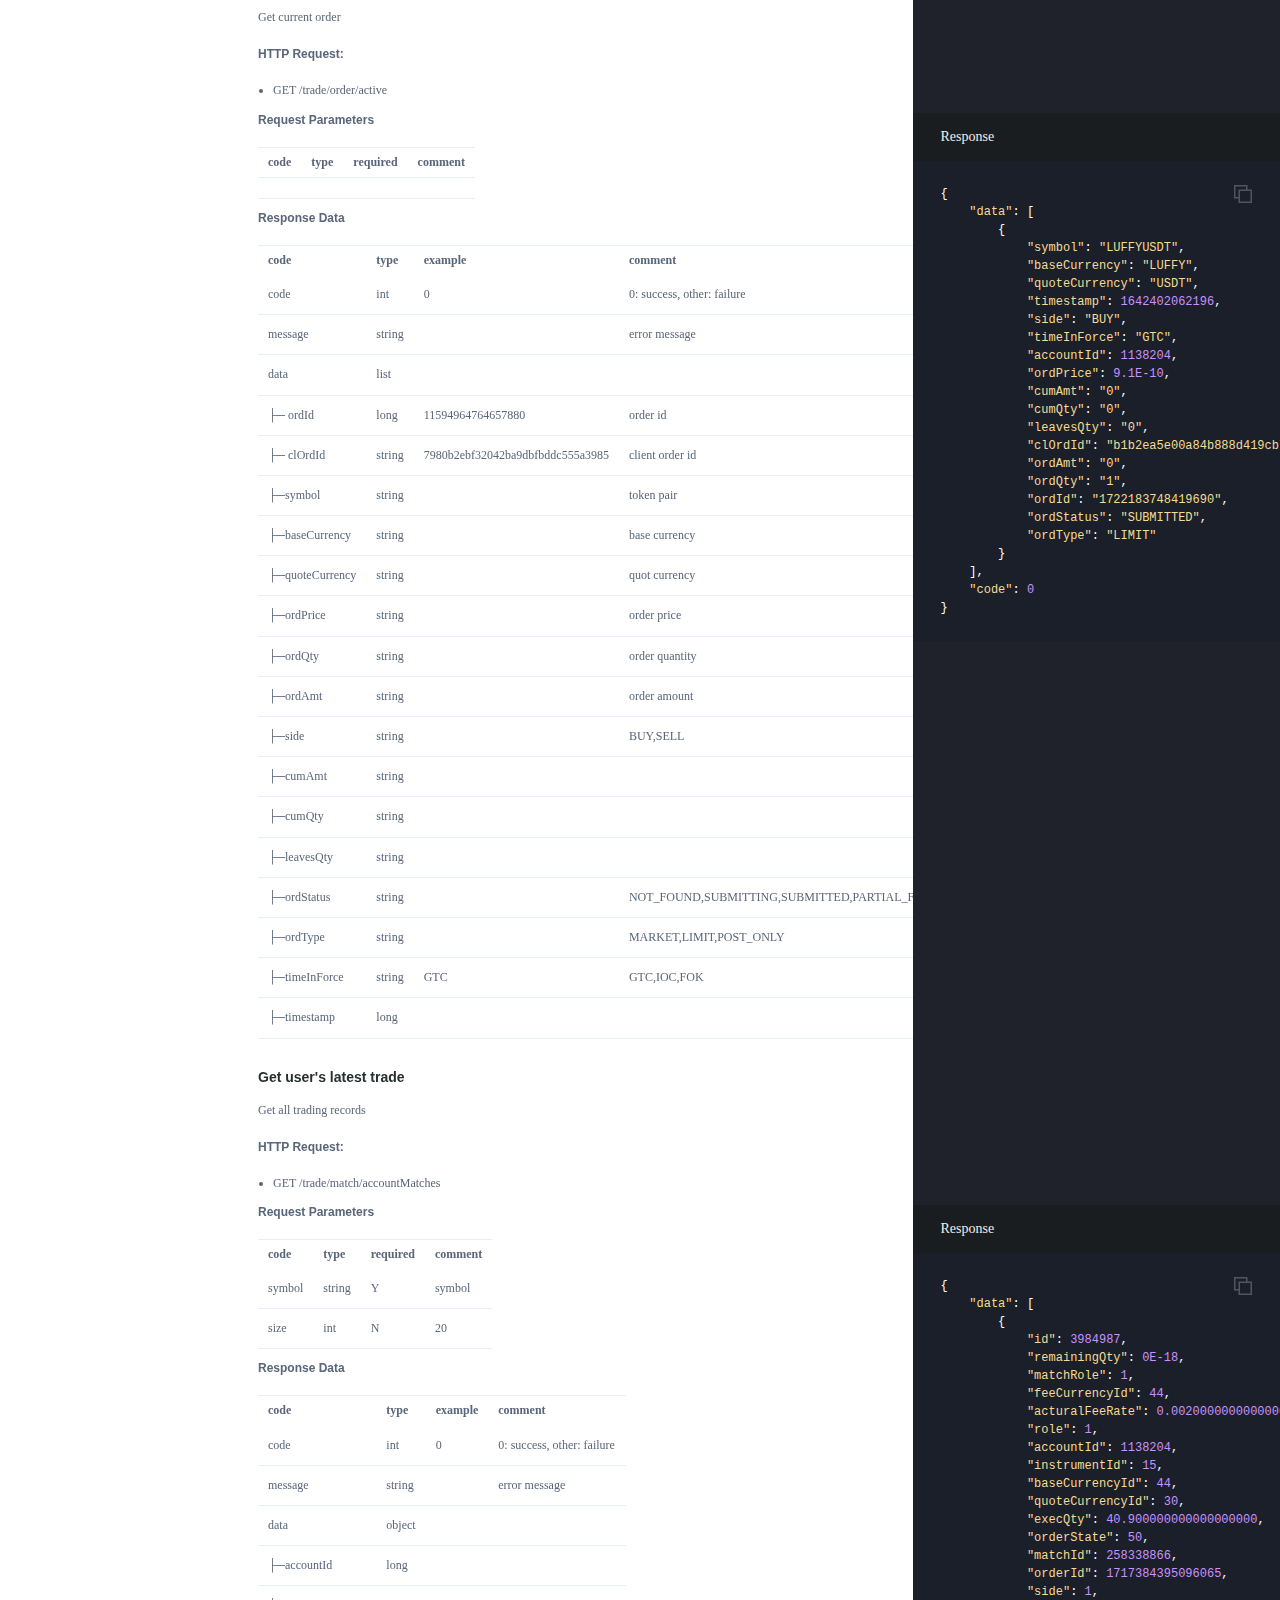
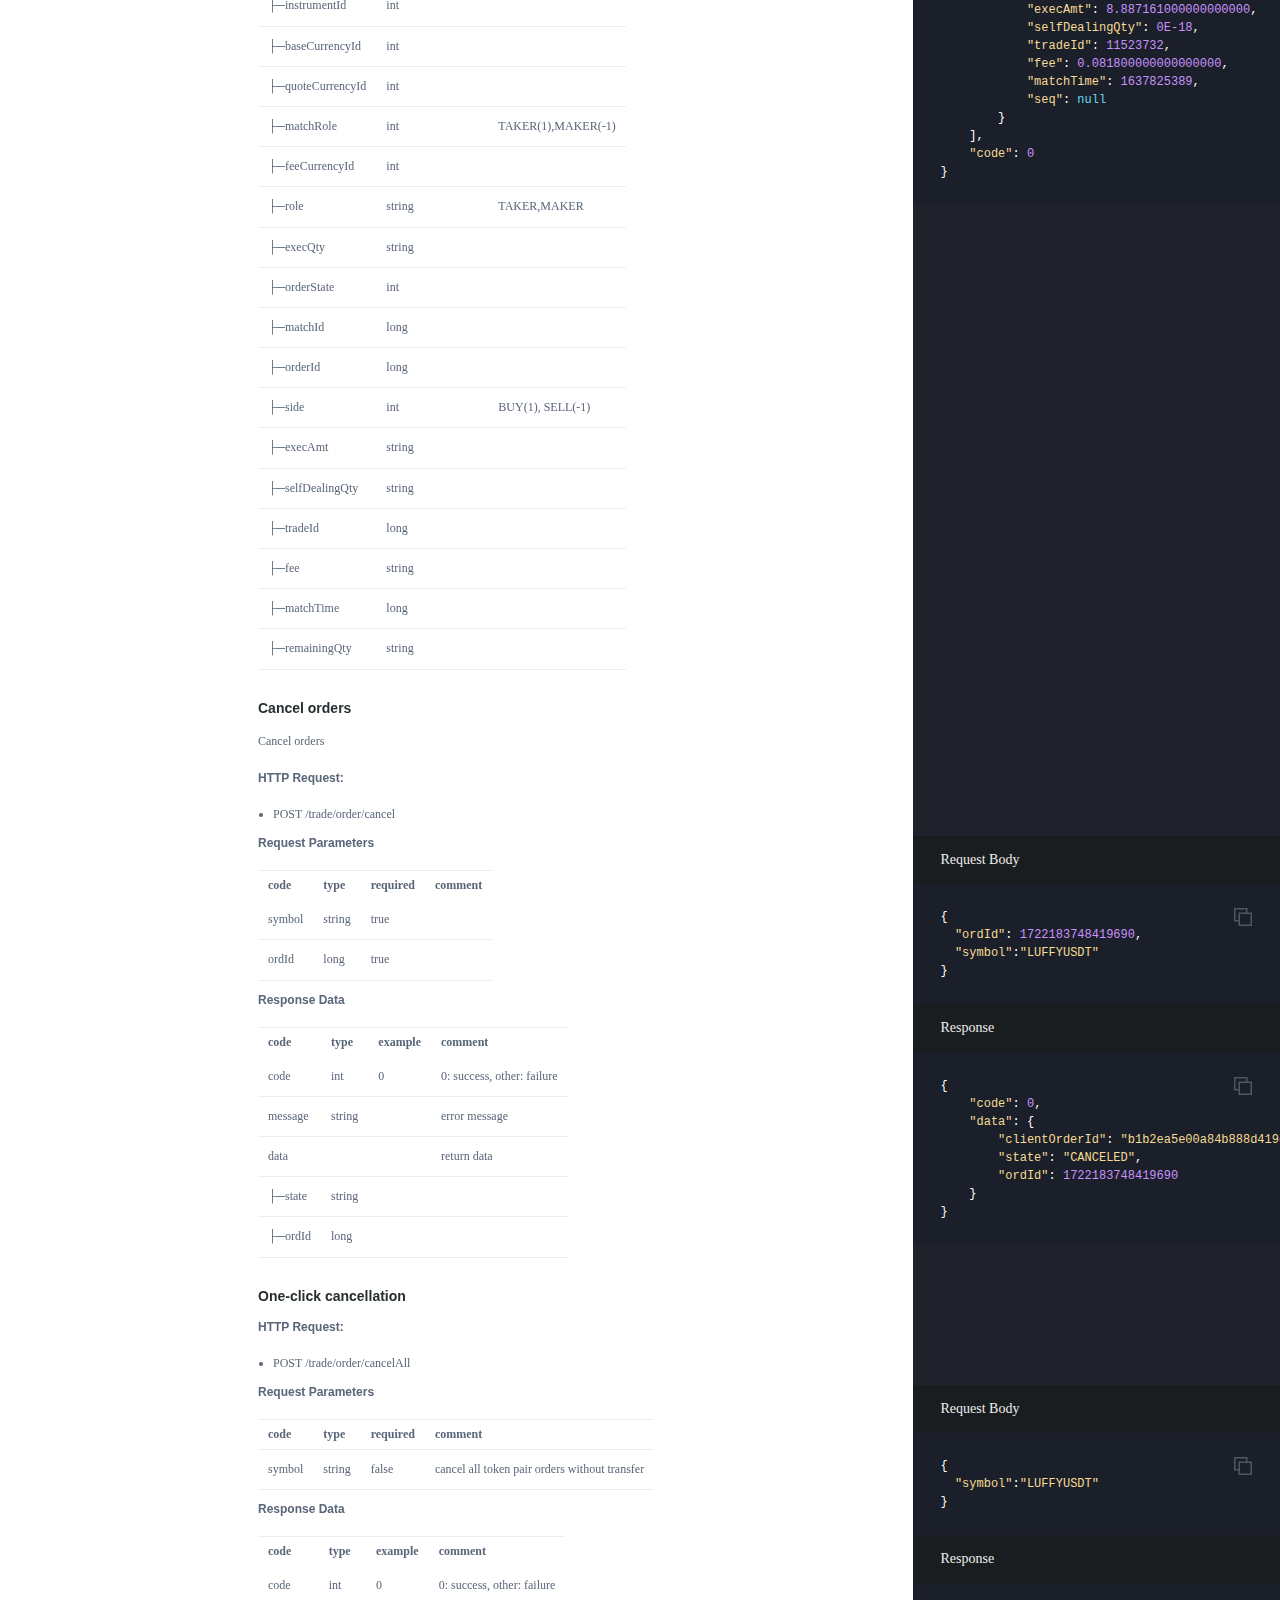
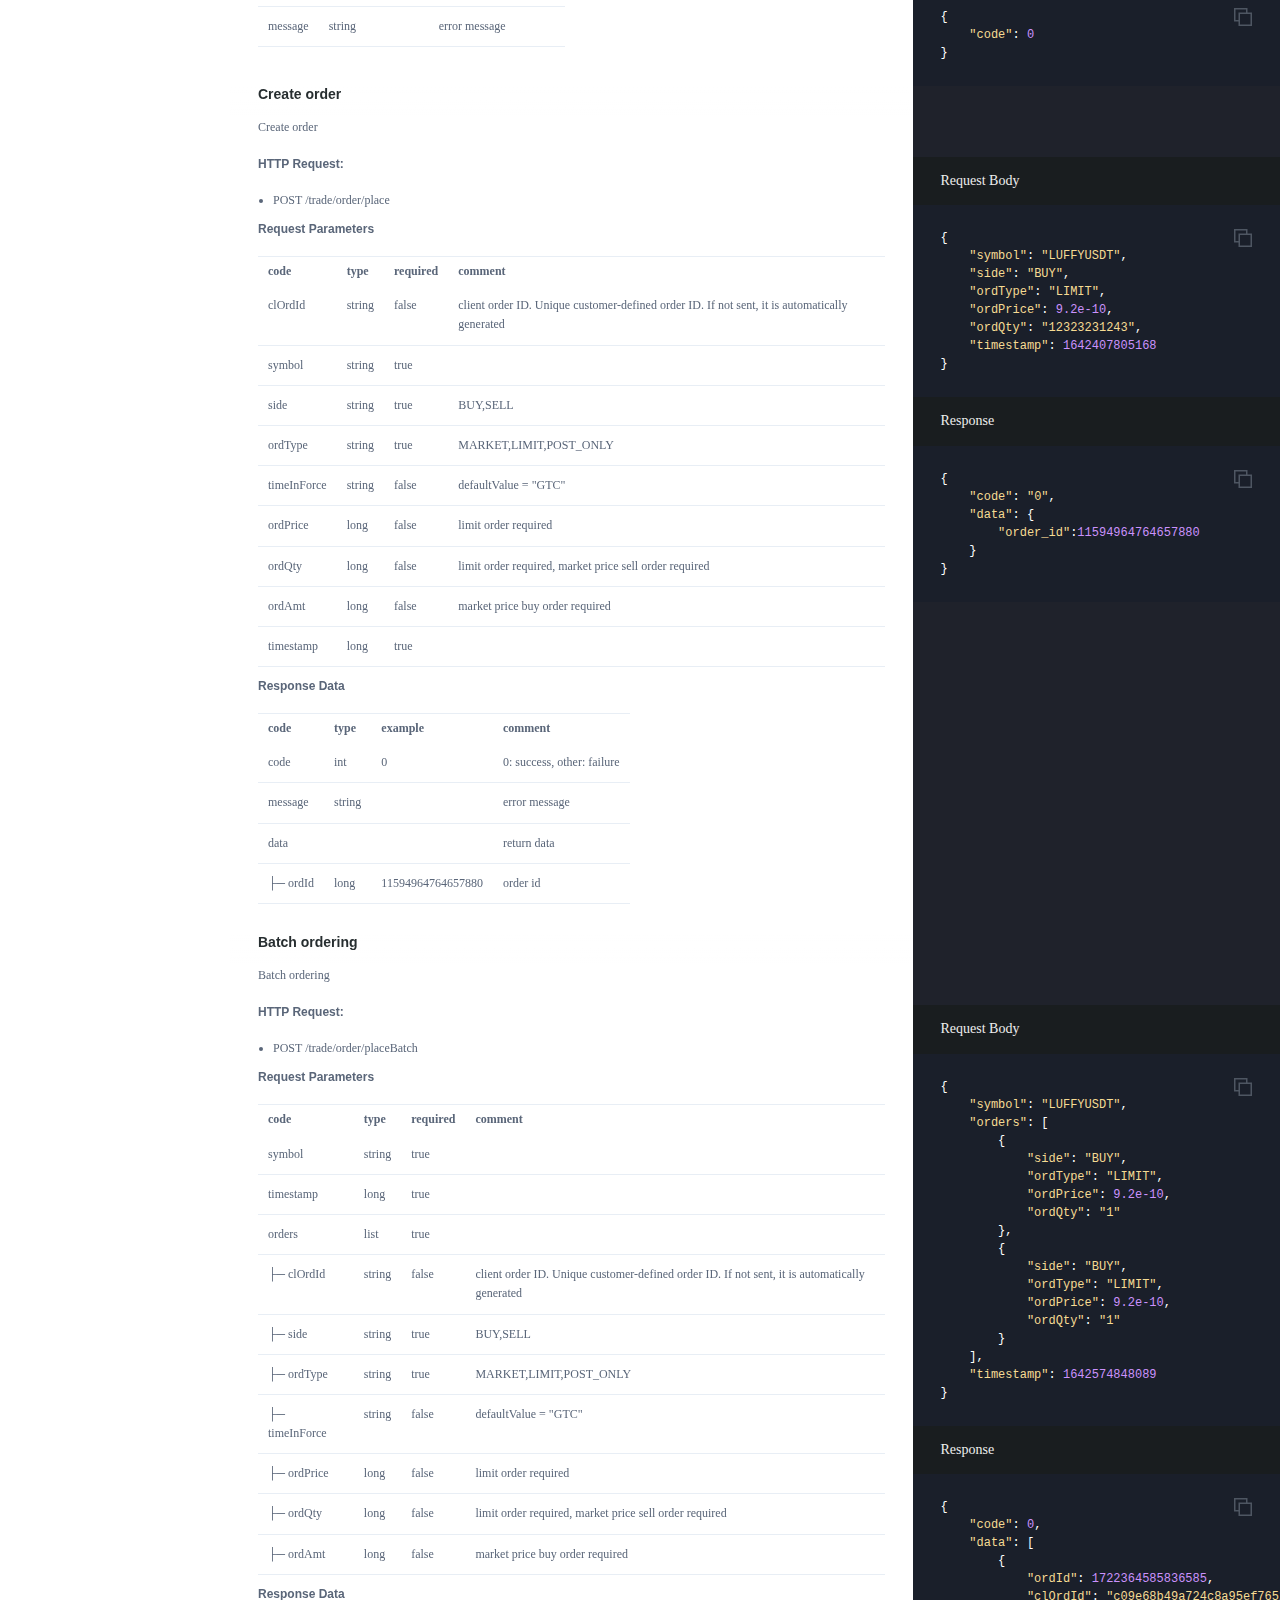
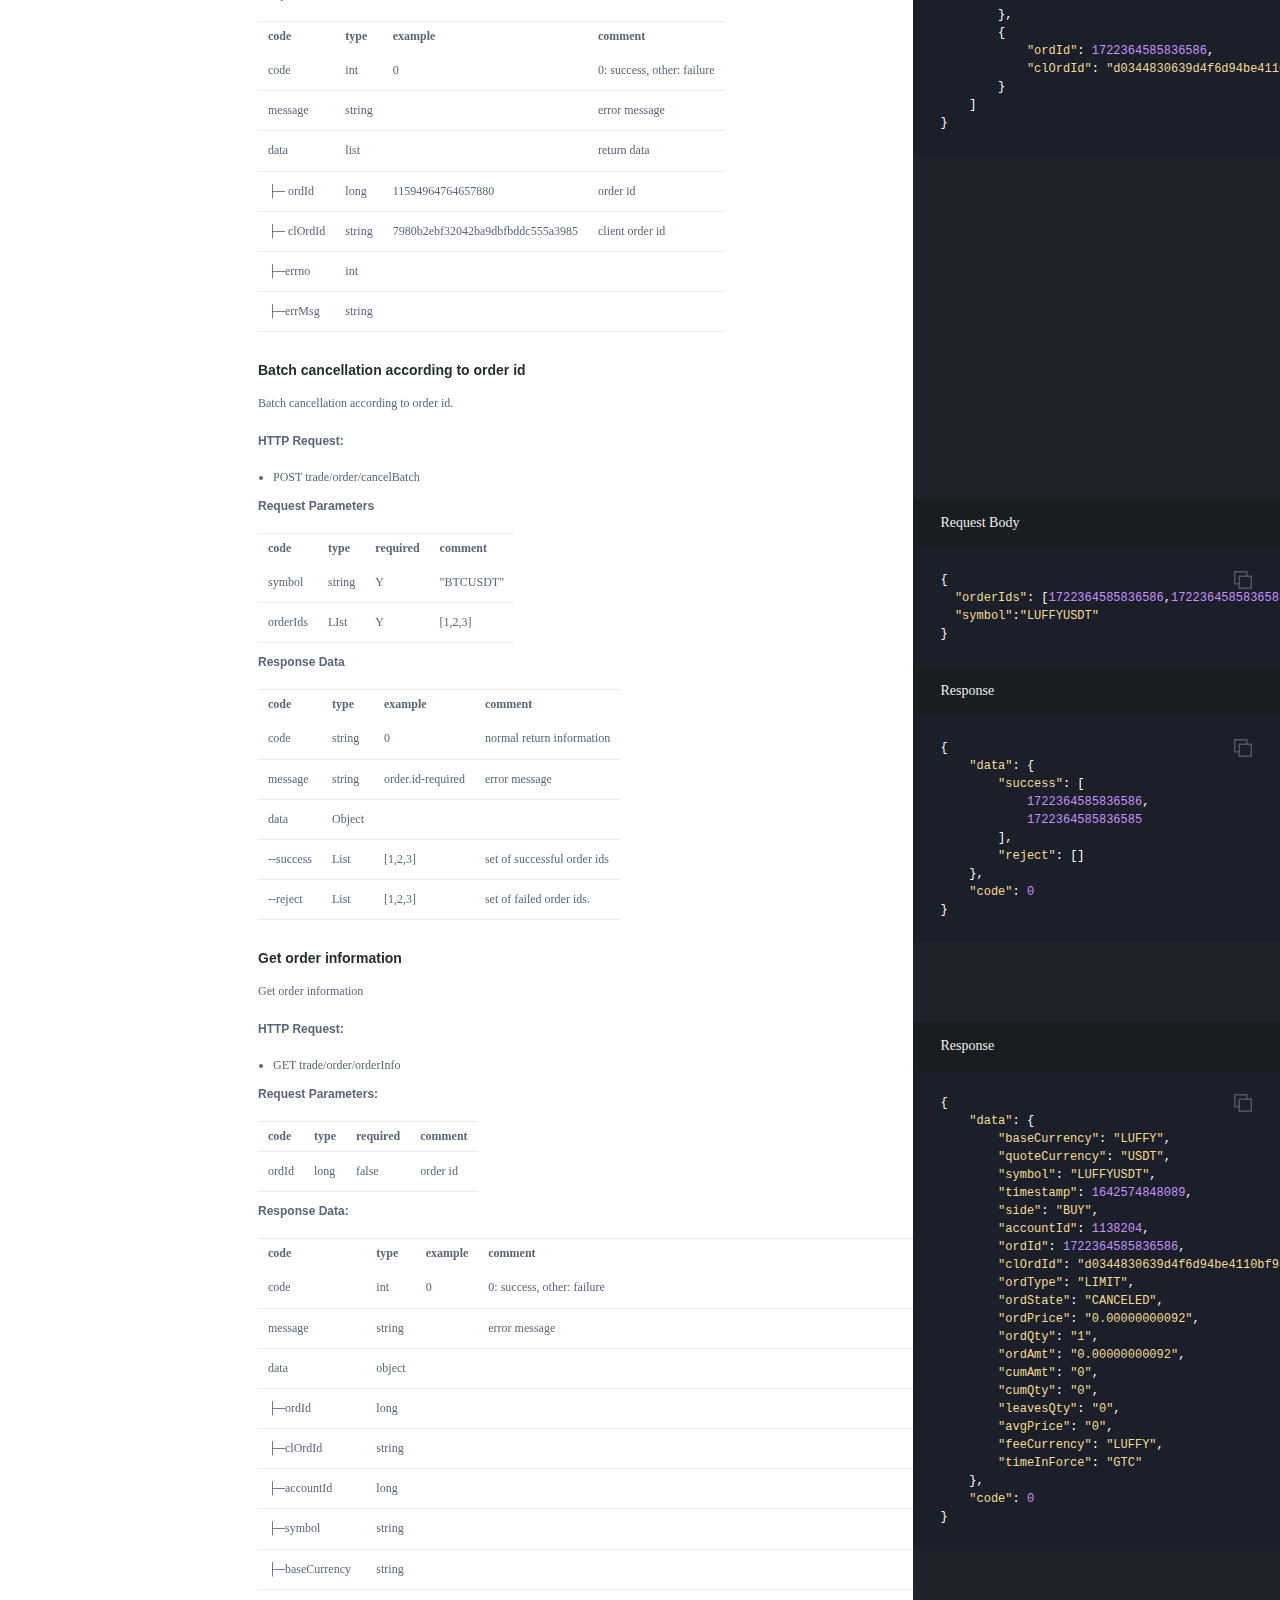
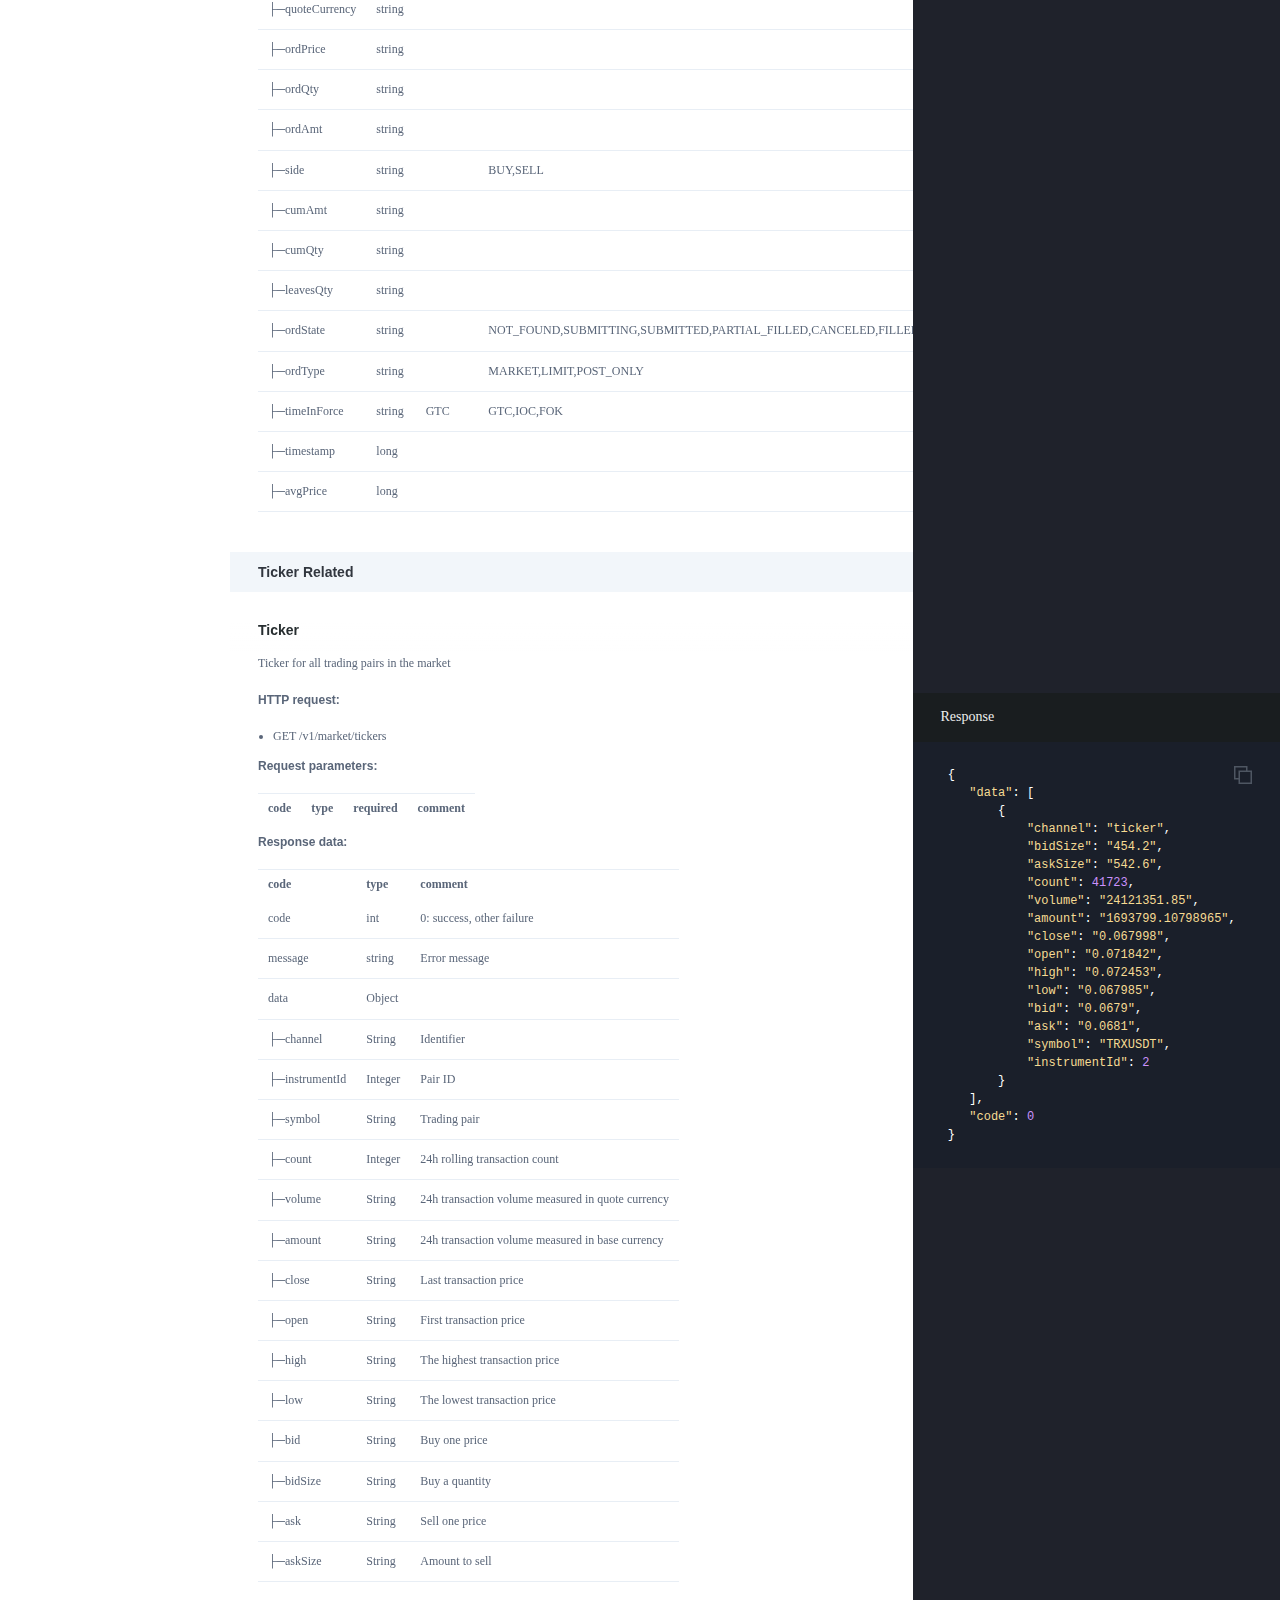
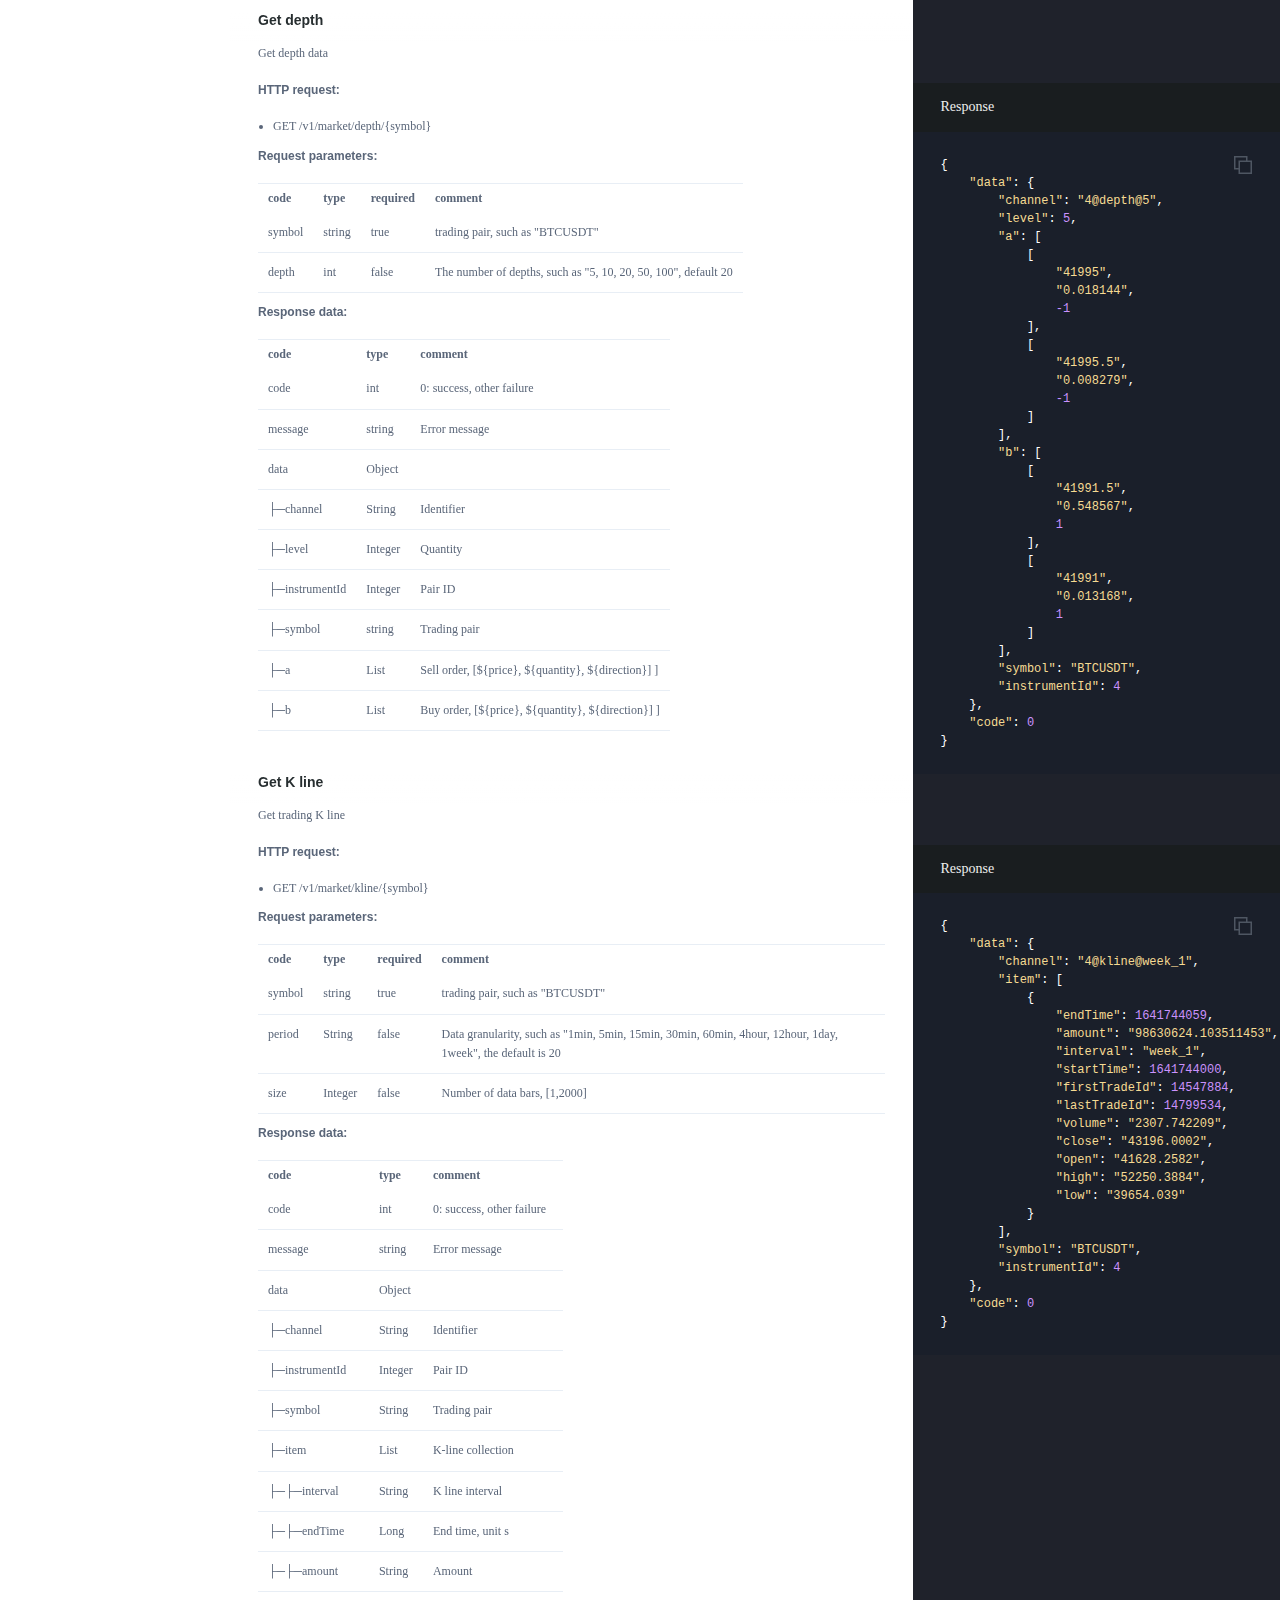
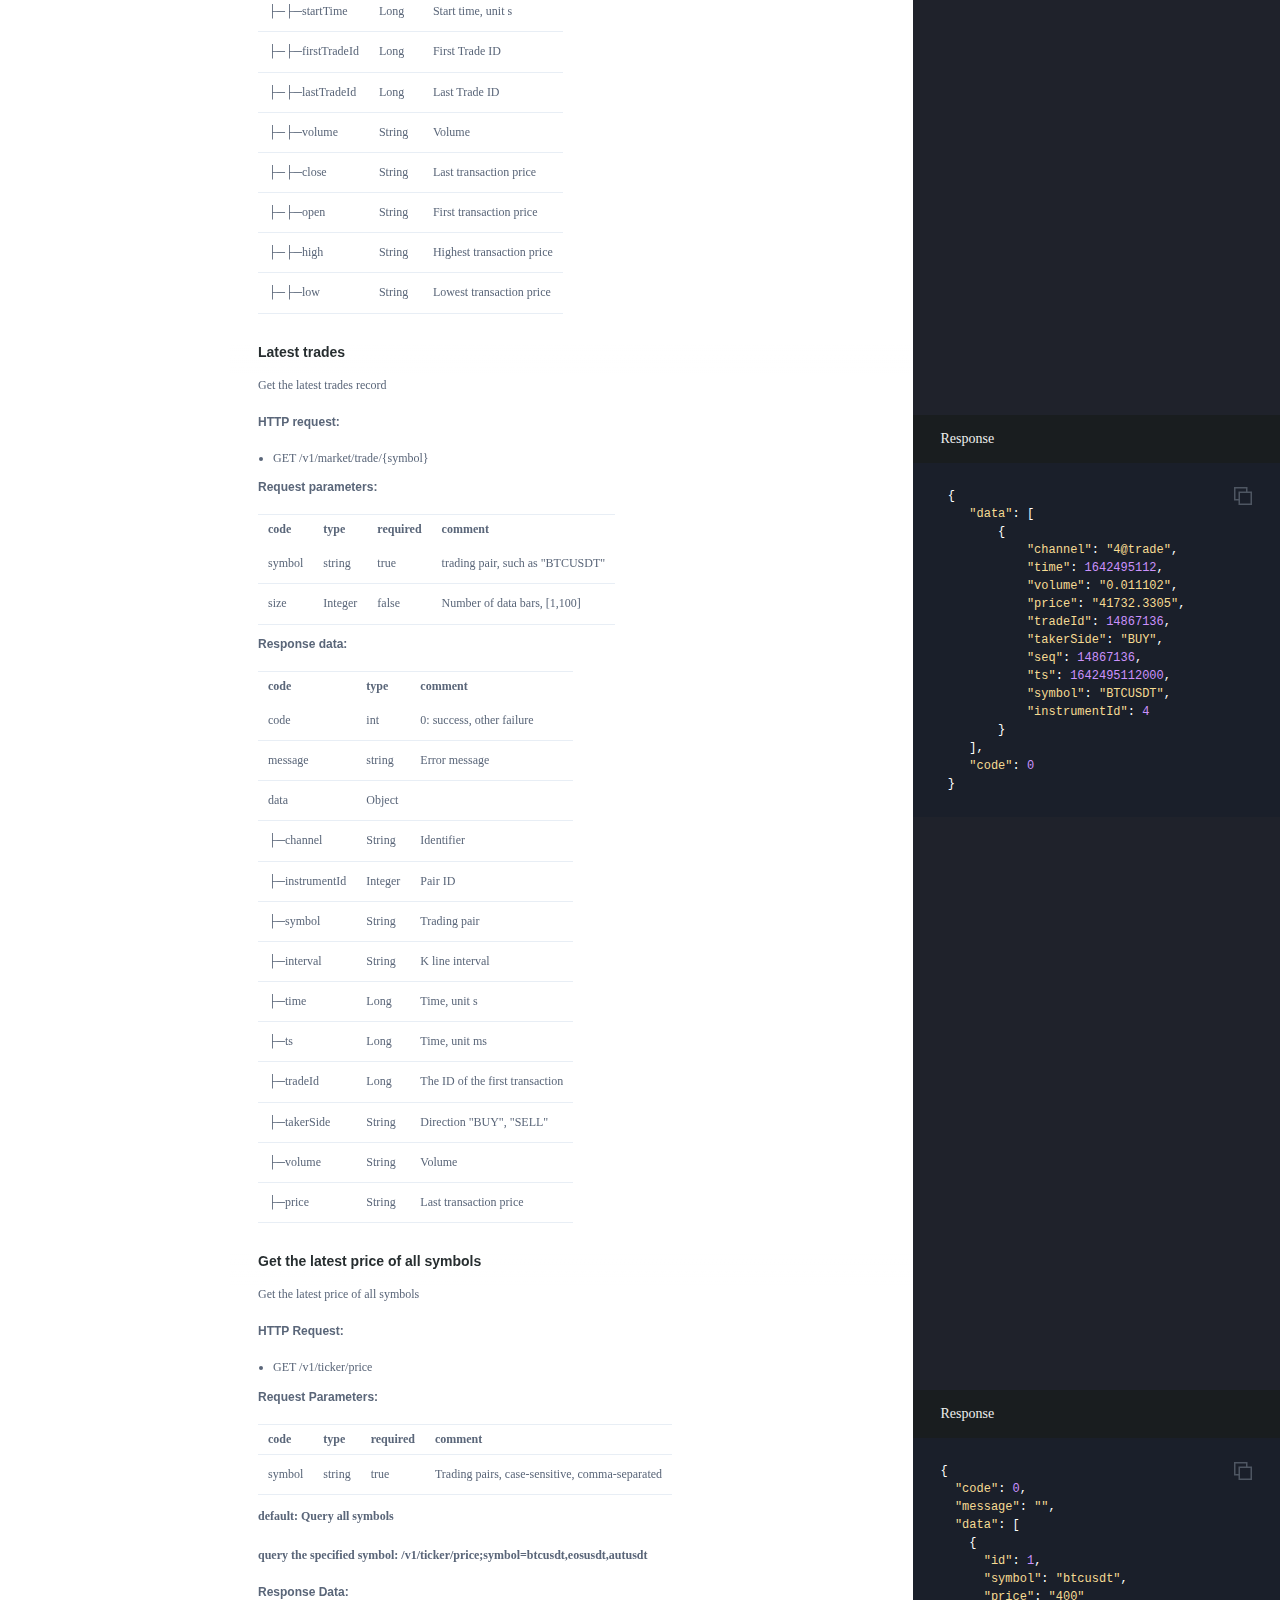
==== commit fa188b7c: "publish: remove other api" ====
--- a/en/index.html
+++ b/en/index.html
@@ -424,47 +424,6 @@
                   </li>
               </ul>
           </li>
-          <li>
-            <a href="#websocket-ticker-data" class="toc-h1 toc-link" data-title="Websocket Ticker Data">Websocket Ticker Data</a>
-              <ul class="toc-list-h2">
-                  <li>
-                    <a href="#introduction-2" class="toc-h2 toc-link" data-title="Introduction"><strong>Introduction</strong></a>
-                  </li>
-                  <li>
-                    <a href="#subscribe-unsubscribe-data-stream-in-real-time" class="toc-h2 toc-link" data-title="Subscribe/unsubscribe data stream in real time"><strong>Subscribe/unsubscribe data stream in real time</strong></a>
-                  </li>
-                  <li>
-                    <a href="#trade-by-trade" class="toc-h2 toc-link" data-title="Trade by Trade"><strong>Trade by Trade</strong></a>
-                  </li>
-                  <li>
-                    <a href="#k-line-streams" class="toc-h2 toc-link" data-title="K-line Streams"><strong>K-line Streams</strong></a>
-                  </li>
-                  <li>
-                    <a href="#k-line-request" class="toc-h2 toc-link" data-title="K-line Request"><strong>K-line Request</strong></a>
-                  </li>
-                  <li>
-                    <a href="#ticker-information-by-symbol" class="toc-h2 toc-link" data-title="Ticker Information by Symbol"><strong>Ticker Information by Symbol</strong></a>
-                  </li>
-                  <li>
-                    <a href="#ticker-information-of-all-symbols-in-the-whole-market" class="toc-h2 toc-link" data-title="Ticker information of all symbols in the whole market"><strong>Ticker information of all symbols in the whole market</strong></a>
-                  </li>
-                  <li>
-                    <a href="#depth-information" class="toc-h2 toc-link" data-title="Depth information"><strong>Depth information</strong></a>
-                  </li>
-                  <li>
-                    <a href="#login" class="toc-h2 toc-link" data-title="Login"><strong>Login</strong></a>
-                  </li>
-                  <li>
-                    <a href="#account" class="toc-h2 toc-link" data-title="Account"><strong>Account</strong></a>
-                  </li>
-                  <li>
-                    <a href="#closing-order" class="toc-h2 toc-link" data-title="Closing order"><strong>Closing order</strong></a>
-                  </li>
-                  <li>
-                    <a href="#dictionary" class="toc-h2 toc-link" data-title="Dictionary"><strong>Dictionary</strong></a>
-                  </li>
-              </ul>
-          </li>
         <li class="create_api"><a target="_blank" href="https://www.coinstore.com/#/user/bindAuth/ManagementAPI">Create API KEY</a></li>
       </ul>
     </div>
@@ -2486,506 +2445,6 @@
 <td>price</td>
 </tr>
 </tbody></table>
-<h1 id='websocket-ticker-data'>Websocket Ticker Data</h1><h2 id='introduction-2'><strong>Introduction</strong></h2><h3 id='access-url'>Access URL</h3>
-<p>wss://ws.coinstore.com/s/ws</p>
-
-<ol>
-<li><p>The baseurl of all wss interfaces is: wss://<a href="host:port">host:port</a>/s/ws</p></li>
-<li><p>All symbols in stream name are lowercase</p></li>
-<li><p>Each link is valid for no more than 24 hours. Please handle the disconnection and reconnection properly.</p></li>
-<li><p>The server will send a ping frame every 3 minutes, and the clients should reply to the pong frame within 10 minutes, otherwise, the server will actively disconnect the link. Clients are allowed to send unpaired pong frames (that is, clients can send pong frames at a frequency higher than 10 minutes each time to maintain the link).</p></li>
-</ol>
-<h3 id='description-of-server-push-data-type'>Description of Server Push Data Type</h3>
-<blockquote>
-<p>Format Schema</p>
-</blockquote>
-<div class="highlight"><pre class="highlight plaintext"><code>{
-    "S": 1, // session 级别的 response 消息序号，session 重连后重置，可用来判断是否漏消息
-    "T": "echo|resp", // 响应类型，详见 `Types` 部分
-    "C": 200,  // code
-    "M": "sub.channel.success",  // meaning of this code
-    "sid": "3ae985ff-cadd-9c96-7a42-4ed29e77f83b",
-    "echo": {},  // client request command
-    "payload": "external msg"
-}
-</code></pre></div><h4 id='types'>Types</h4><h5 id='request-response-message-type'>Request-response message type</h5>
-<ul>
-<li><code>echo</code>: The server will return a message for each message received in the same form to confirm that the message has been received.</li>
-<li><code>resp</code>: The server will return a message of processing result for each message received in the same form, marking the message processing. The return message includes the processing result.</li>
-</ul>
-<h5 id='subscribe-message-type'>subscribe message type</h5>
-<p>the following types of messages start from executing the <code>SUB</code> command of the corresponding channel and end with executing the <code>UNSUB</code> command, and the messages are pushed if the data on the server side changes, with a minimum push interval of 100ms.
-<code>lang=json
-{
-    &quot;S&quot;: 1,
-    &quot;T&quot;: &quot;kline|ticker|depth|trade|account&quot;,
-    ...:  // see below for details on each data subscription format 
-}
-</code>
-* <code>kline</code></p>
-
-<ul>
-<li><p><code>ticker</code></p></li>
-<li><p><code>depth</code></p></li>
-<li><p><code>trade</code></p></li>
-<li><p><code>account</code></p></li>
-<li><p><code>order</code></p></li>
-</ul>
-<h3 id='pong'>Pong</h3>
-<p>the server supports two forms of end pong response, namely websocket pong frame and pong message.</p>
-
-<blockquote>
-<p>Pong message format</p>
-</blockquote>
-<div class="highlight"><pre class="highlight plaintext"><code>{
-  "op": "pong",
-  "epochMillis": 1604040975
-}
-</code></pre></div><h4 id='websocket-pong-frame'>Websocket Pong frame</h4>
-<ol>
-<li><p>https://tools.ietf.org/html/rfc6455#section-5.5.3 </p></li>
-<li><p>https://developer.mozilla.org/zh-CN/docs/Web/API/WebSockets_API/Writing_WebSocket_servers#Pings%E5%92%8CPongs%EF%BC%9AWebSockets%E7%9A%84%E5%BF%83%E8%B7%B3 </p></li>
-</ol>
-
-<blockquote>
-<p>Example</p>
-</blockquote>
-<div class="highlight"><pre class="highlight plaintext"><code>$&gt;wscat -c 'ws://127.0.0.1:8080/s/ws'
-&lt; {"S":1,"T":"resp","sid":"3ae985ff-cadd-9c96-7a42-4ed29e77f83b","C":200,"M":"established"}
-&gt; {"op":"SUB","channel":["80004@trade"],"id":1}
-&lt; {"S":2,"T":"echo","sid":"3ae985ff-cadd-9c96-7a42-4ed29e77f83b","C":200,"M":"command.received","echo":{"op":"SUB","channel":[{"name":"80004@trade","type":{"name":"trade","auth":"PUB"},"instrumentId":"80004","lifeStartTime":1604040964,"msgCount":0,"pub":true}],"id":1}}
-&lt; {"S":3,"T":"resp","sid":"3ae985ff-cadd-9c96-7a42-4ed29e77f83b","C":200,"M":"sub.channel.success"}
-&lt; {"S":4,"T":"trade","channel":"80004@trade","time":1604040975,"price":"9811.7494086","takerSide":"SELL","tradeId":26461,"volume":"7.505","symbol":"EOSUSD","instrumentId":80004}
-</code></pre></div><h2 id='subscribe-unsubscribe-data-stream-in-real-time'><strong>Subscribe/unsubscribe data stream in real time</strong></h2>
-<blockquote>
-<p>Subscribe an information stream</p>
-</blockquote>
-<div class="highlight"><pre class="highlight plaintext"><code>{
-    "op": "SUB",
-    "channel": [
-        "btcusdt@ticker",
-        "btcusdt@depth"
-    ],
-    "id": 1
-}
-</code></pre></div>
-<blockquote>
-<p>Unsubscribe an information stream</p>
-</blockquote>
-<div class="highlight"><pre class="highlight plaintext"><code>{
-    "op": "UNSUB",
-    "channel": [
-        "btcusdt@depth"
-    ],
-    "id": 312
-}
-</code></pre></div>
-<blockquote>
-<p>Subscribed information stream</p>
-</blockquote>
-<div class="highlight"><pre class="highlight plaintext"><code>{
-    "op": "LIST",
-    "channel": [],
-    "id": 3
-}
-</code></pre></div>
-<ul>
-<li>The following data can be sent via websocket to subscribe or unsubscribe the data stream. Examples are as follows.</li>
-<li>The id in the response content is an unsigned integer, which is the unique identifier of the current information.</li>
-<li>If the result in the corresponding content is null, it means that the request was sent successfully.</li>
-</ul>
-<h3 id='client-op-types'>Client <code>op</code> Types</h3>
-<ol>
-<li><code>SUB</code></li>
-<li><code>UNSUB</code></li>
-<li><code>LOGIN</code></li>
-<li><code>REQ</code></li>
-<li><code>LIST</code></li>
-</ol>
-
-<blockquote>
-<p>Respon</p>
-</blockquote>
-<div class="highlight"><pre class="highlight plaintext"><code>{
-    "S": 12,
-    "T": "resp",
-    "subs": [
-        {
-            "name": "80004@trade",
-            "type": {
-                "name": "trade",
-                "auth": "PUB"
-            },
-            "instrumentId": "80004",
-            "lifeStartTime": 1604043594,
-            "msgCount": 212
-        }
-    ],
-    "sid": "b1beeb73-7c84-862f-3d03-619de1e1a5dc"
-}
-</code></pre></div>
-<blockquote>
-<p>NOTE: <code>&lt;symbol&gt;</code> Please use the id of the symbol for the parameter temporarily, and the name of the symbol can be used later.</p>
-
-<p>IMPORTANT:  Please use the symbol&#39; field first, and the instrumentId&#39; is marked as Deprecated&#39;.</p>
-
-<p>NOTE:  All the time to return data is in `seconds&#39;.</p>
-</blockquote>
-<h2 id='trade-by-trade'><strong>Trade by Trade</strong></h2>
-<blockquote>
-<p>Send</p>
-</blockquote>
-<div class="highlight"><pre class="highlight plaintext"><code> {
-    "op": "SUB",
-    "channel": [
-        "28@trade"
-    ],
-    "param": {
-        "size": 2
-    },
-    "id": 1
- }
-</code></pre></div>
-<blockquote>
-<p>full-volume data:</p>
-</blockquote>
-<div class="highlight"><pre class="highlight plaintext"><code> {
-   "S": 15,
-   "T": "trade",
-   "data": [
-     {
-       "channel": "28@trade",
-       "price": "384.32",
-       "tradeId": 21704,
-       "seq": 10157,
-       "ts": 1612685697087,
-       "takerSide": "BULL",
-       "time": 1612685697,
-       "volume": "2",
-       "symbol": "BTCJJ",
-       "instrumentId": 28
-     },
-     {
-       "channel": "28@trade",
-       "price": "644.96",
-       "tradeId": 21705,
-       "seq": 10158,
-       "ts": 1612685698157,
-       "takerSide": "SELL",
-       "time": 1612685698,
-       "volume": "1.1932988",
-       "symbol": "BTCJJ",
-       "instrumentId": 28
-     }
-   ]
- }
-</code></pre></div>
-<blockquote>
-<p>incremental data:</p>
-</blockquote>
-<div class="highlight"><pre class="highlight plaintext"><code>{
-  "instrumentId": 88066,
-  "symbol": "USDTBTC",    // symbol
-  "tradeId": 12345,       // trading ID
-  "takerSide": "BUY",    // taker side
-  "price": "0.001",     // strike price
-  "volume": "100",       // trading volume
-  "time": 123456785,   // trading time unit: s
-  "ts": 1612685313400, // unit: ms
-  "seq": 9935         // unique auto-increment serial number
-}
-</code></pre></div><h3 id='stream-name'>Stream Name</h3>
-<p><code>&lt;symbol&gt;@trade</code></p>
-
-<p>eg: <code>88066@trade</code></p>
-<h3 id='param'>param</h3>
-<p><code>param&quot;: {&quot;size&quot;:2}</code></p>
-<h2 id='k-line-streams'><strong>K-line Streams</strong></h2>
-<p>K-line stream pushes the requested k-line type (the latest k-line) every second.</p>
-
-<blockquote>
-<p>Send</p>
-</blockquote>
-<div class="highlight"><pre class="highlight plaintext"><code> {"op":"SUB","channel":["4@kline@min_1"],"id":1}
-</code></pre></div>
-<blockquote>
-<p>Receive</p>
-</blockquote>
-<div class="highlight"><pre class="highlight plaintext"><code>{
-   "instrumentId": 88066, 
-   "startTime": 1603732500,  // start time of this k-line, unit: s
-    "endTime": 1603732559,  // start time of this k-line, unit: s
-    "symbol": "USDTBTC",  // symbol
-    "interval": "1m",      // K-line interval
-    "firstTradeId": 100,       // first trade ID during this k-line period
-    "lastTradeId": 200,       // last trade ID during this k-line period
-    "open": "0.0010",  // first strike price during this k-line period
-    "close": "0.0020",  // last strike price during this K-line period
-    "high": "0.0025",  // highest strike price during this K line period
-    "low": "0.0015",  // lowest strike price during this K line period
-    "volume": "1000",    // trading volume during this K line period
-    "amount": "1.0000",  // trading amount during this k-line period
-}
-</code></pre></div><h3 id='stream-name-2'>Stream Name</h3>
-<p><code>&lt;symbol&gt;@kline@&lt;interval&gt;</code></p>
-
-<p>eg: <code>88066@kline@min_1</code></p>
-<h3 id='interval-optional-values'>interval optional values</h3>
-<ul>
-<li>min_1</li>
-<li>min_5</li>
-<li>min_15</li>
-<li>min_30</li>
-<li>hour_1</li>
-<li>hour_4</li>
-<li>hour_12</li>
-<li>day_1</li>
-<li>week_1</li>
-<li>mon_1</li>
-</ul>
-<h2 id='k-line-request'><strong>K-line Request</strong></h2>
-<p>request historical k-line</p>
-
-<blockquote>
-<p>Send</p>
-</blockquote>
-<div class="highlight"><pre class="highlight plaintext"><code> {
-    "op": "REQ",
-    "param": {
-        "channel": "4@kline@min_1",
-        "endTime": null,
-        "limit": 200
-    },
-    "id": 1
- }
-</code></pre></div>
-<blockquote>
-<p>Receive</p>
-</blockquote>
-<div class="highlight"><pre class="highlight plaintext"><code>{
-    "channel": "88066@kline@min_1",
-    "symbol": "USDTBTC",
-    "instrumentId": 88066,
-    "item": [
-        {
-            "interval": "min_1",
-            "startTime": 1603766280,
-            "endTime": 1603766339,
-            "lastTradeId": 4739656,
-            "firstTradeId": 4739656,
-            "close": "4.91",
-            "open": "4.91",
-            "high": "4.91",
-            "low": "4.91",
-            "volume": "8.488",
-            "amount": "41.67608"
-        },
-        ...
-    ]
-}
-</code></pre></div><h3 id='param-2'>param</h3>
-<ul>
-<li><code>channel</code>: <code>&lt;symbol&gt;@kline@&lt;interval&gt;</code> ,eg:88066@kline@min_1</li>
-<li><code>limit</code>: No more than 200</li>
-<li><code>endTime</code>: Optional, exclusive</li>
-</ul>
-<h2 id='ticker-information-by-symbol'><strong>Ticker Information by Symbol</strong></h2>
-<p>Streamlined ticker information in the last 24 hours refreshed by Symbol</p>
-
-<blockquote>
-<p>Send</p>
-</blockquote>
-<div class="highlight"><pre class="highlight plaintext"><code> {"op":"SUB","channel":["4@ticker"],"id":1}
-</code></pre></div>
-<blockquote>
-<p>Receive</p>
-</blockquote>
-<div class="highlight"><pre class="highlight plaintext"><code>{
-  "instrumentId": 88066,
-  "symbol": "USDTBTC",      // symbol
-  "open": "0.0010",      // first strike price counted backwards 24 hours ago
-  "high": "0.0025",      // highest strike price within 24 hours
-  "low": "0.0010",      // lowest strike price within 24 hours
-  "close": "0.0025",      // latest strike price
-  "volume": "10000",       // trading volume within 24 hours
-  "amount": "18"          // trading amount within 24 hours
-}
-</code></pre></div><h3 id='stream-name-3'>Stream Name</h3>
-<p><code>&lt;symbol&gt;@ticker</code>, eg:  <code>88066@ticker</code></p>
-<h2 id='ticker-information-of-all-symbols-in-the-whole-market'><strong>Ticker information of all symbols in the whole market</strong></h2>
-<p>Streamlined ticker information in the last 24 hours refreshed by Symbol</p>
-<h3 id='stream-name-4'>Stream Name</h3>
-<p><code>!@ticker</code></p>
-
-<blockquote>
-<p>Send</p>
-</blockquote>
-<div class="highlight"><pre class="highlight plaintext"><code> {"op":"SUB","channel":["!@ticker"],"id":1}
-</code></pre></div>
-<blockquote>
-<p>Receive</p>
-</blockquote>
-<div class="highlight"><pre class="highlight plaintext"><code>{
-    "data": [
-        {
-            "channel": "80002@ticker",
-            "open": "9996.24",
-            "high": "10048.6601",
-            "low": "9768.90178",
-            "close": "9833.12538",
-            "volume": "3362.405",
-            "amount": "33212664.57170620732",
-            "symbol": "BTCUSD", 
-            "instrumentId": 80002
-        },
-        {
-            "channel": "80001@ticker",
-            "open": "10001.57",
-            "high": "10053.9441",
-            "low": "9816.23078",
-            "close": "9832.91038",
-            "volume": "3138.93361771",
-            "amount": "31040843.0757471861414",
-            "symbol": "ETHUSD",
-            "instrumentId": 80001
-        },
-        ...
-    ]
-}
-</code></pre></div><h2 id='depth-information'><strong>Depth information</strong></h2>
-<p>Push limited level depth information every second or every 100ms. </p>
-
-<blockquote>
-<p>Send</p>
-</blockquote>
-<div class="highlight"><pre class="highlight plaintext"><code> {"op":"SUB","channel":["4@depth@20"],"id":1}
-</code></pre></div>
-<blockquote>
-<p>Receive</p>
-</blockquote>
-<div class="highlight"><pre class="highlight plaintext"><code>{
-  "level": 5,
-  "instrumentId": 88066,
-  "symbol": "BTCUSDT"
-  "b": [             // Bids to be updated
-    [
-      "0.0024",         // Price level to be updated
-      "10"              // Quantity
-    ]
-  ],
-  "a": [             // Asks to be updated
-    [
-      "0.0026",         // Price level to be updated
-      "100"            // Quantity
-    ]
-  ]
-}
-</code></pre></div><h3 id='stream-names'>Stream Names</h3>
-<p><code>&lt;symbol&gt;@depth@&lt;levels&gt;</code></p>
-
-<p>eg:  <code>88066@depth@50</code></p>
-<h3 id='levels-optional-values'>levels optional values</h3>
-<p>Levels indicates the levels of the buy or sell orders, and 5/10/20/50/100 level can be selected.</p>
-<h2 id='login'><strong>Login</strong></h2>
-<p>Specify subscription data when logging in</p>
-<div class="highlight"><pre class="highlight plaintext"><code>{
-    "op": "LOGIN",
-    "channel": [
-        "7@account",
-        "80002@order"
-    ],
-    "auth": {
-        "user-id":4930,     // user id of user login account or user id of sub-account
-        "token": "eb737c84862f3d"  // token after login; the client user uses the token after login, and the api user fills in the api-key
-        "type": "token"      // optional values: token | api; default value is token; api users fill in api
-    }
-    "id": 2
-}
-</code></pre></div><h2 id='account'><strong>Account</strong></h2>
-<p>Stream Name: <code>&lt;currency&gt;@account</code>, or <code>!@account</code> all currency</p>
-<div class="highlight"><pre class="highlight plaintext"><code>{
-    "accountId": 12,
-    "currency": "BTC",
-    "frozen": "21.03",
-    "available": "3128.29",
-    "timestamp": 1602493840  // unit: s
-}
-
-</code></pre></div><h2 id='closing-order'><strong>Closing order</strong></h2>
-<p>Stream Name: <code>&lt;symbol&gt;@order</code>, or <code>!@order</code> all symbol&#39;s</p>
-<div class="highlight"><pre class="highlight plaintext"><code>{
-    // increment
-
-    "version": 12,
-
-    // order base info, never change
-
-    "accountId": 1,
-    "ordId": 12,
-    "symbol": "BTCUSDT",
-    "side": "BUY",
-    "ordType": "LIMIT",
-    "timeInForce": "GTC",
-    "ordPrice": "128.21",
-    "ordQty": "11.21",
-    "ordAmt": "231.2",
-
-    // order state
-    "ordState": "PARTIAL_FILLED",
-
-    // sum every trade time
-
-    "execQty": "12.2",
-    "execAmt": "312.12",
-    "remainingQty": "1.2",
-
-    // current trade info,  present meaning values when `matchQty` is bigger than 0
-
-    "matchId": 12,
-    "tradeId": 123,
-    "matchRole": "TAKER",
-    "matchQty": "1.9",
-    "matchAmt": "390.29",
-    "selfDealingQty": "1.9",
-    "actualFeeRate": "0.002",
-    "feeCurrencyId": 12,
-    "fee": 0.21,
-
-    "timestamp": 1602493840 // unit: s
-}
-</code></pre></div><h2 id='dictionary'><strong>Dictionary</strong></h2><h3 id='orderstate'>OrderState</h3>
-<ul>
-<li>REJECTED</li>
-<li>SUBMITTING</li>
-<li>SUBMITTED</li>
-<li>PARTIAL_FILLED</li>
-<li>CANCELING</li>
-<li>CANCELED</li>
-<li>EXPIRED</li>
-<li>STOPPED</li>
-<li>FILLED</li>
-</ul>
-<h3 id='ordertype'>OrderType</h3>
-<ul>
-<li>MARKET </li>
-<li>LIMIT </li>
-<li>POST_ONLY</li>
-</ul>
-<h3 id='timeinforce'>TimeInForce</h3>
-<ul>
-<li>IOC</li>
-<li>GTC</li>
-</ul>
-<h3 id='matchrole'>MatchRole</h3>
-<ul>
-<li>TAKER</li>
-<li>MAKER</li>
-</ul>
-<h3 id='side'>Side</h3>
-<ul>
-<li>BUY</li>
-<li>SELL</li>
-</ul>
 
       </div>
       <div class="dark-box">
